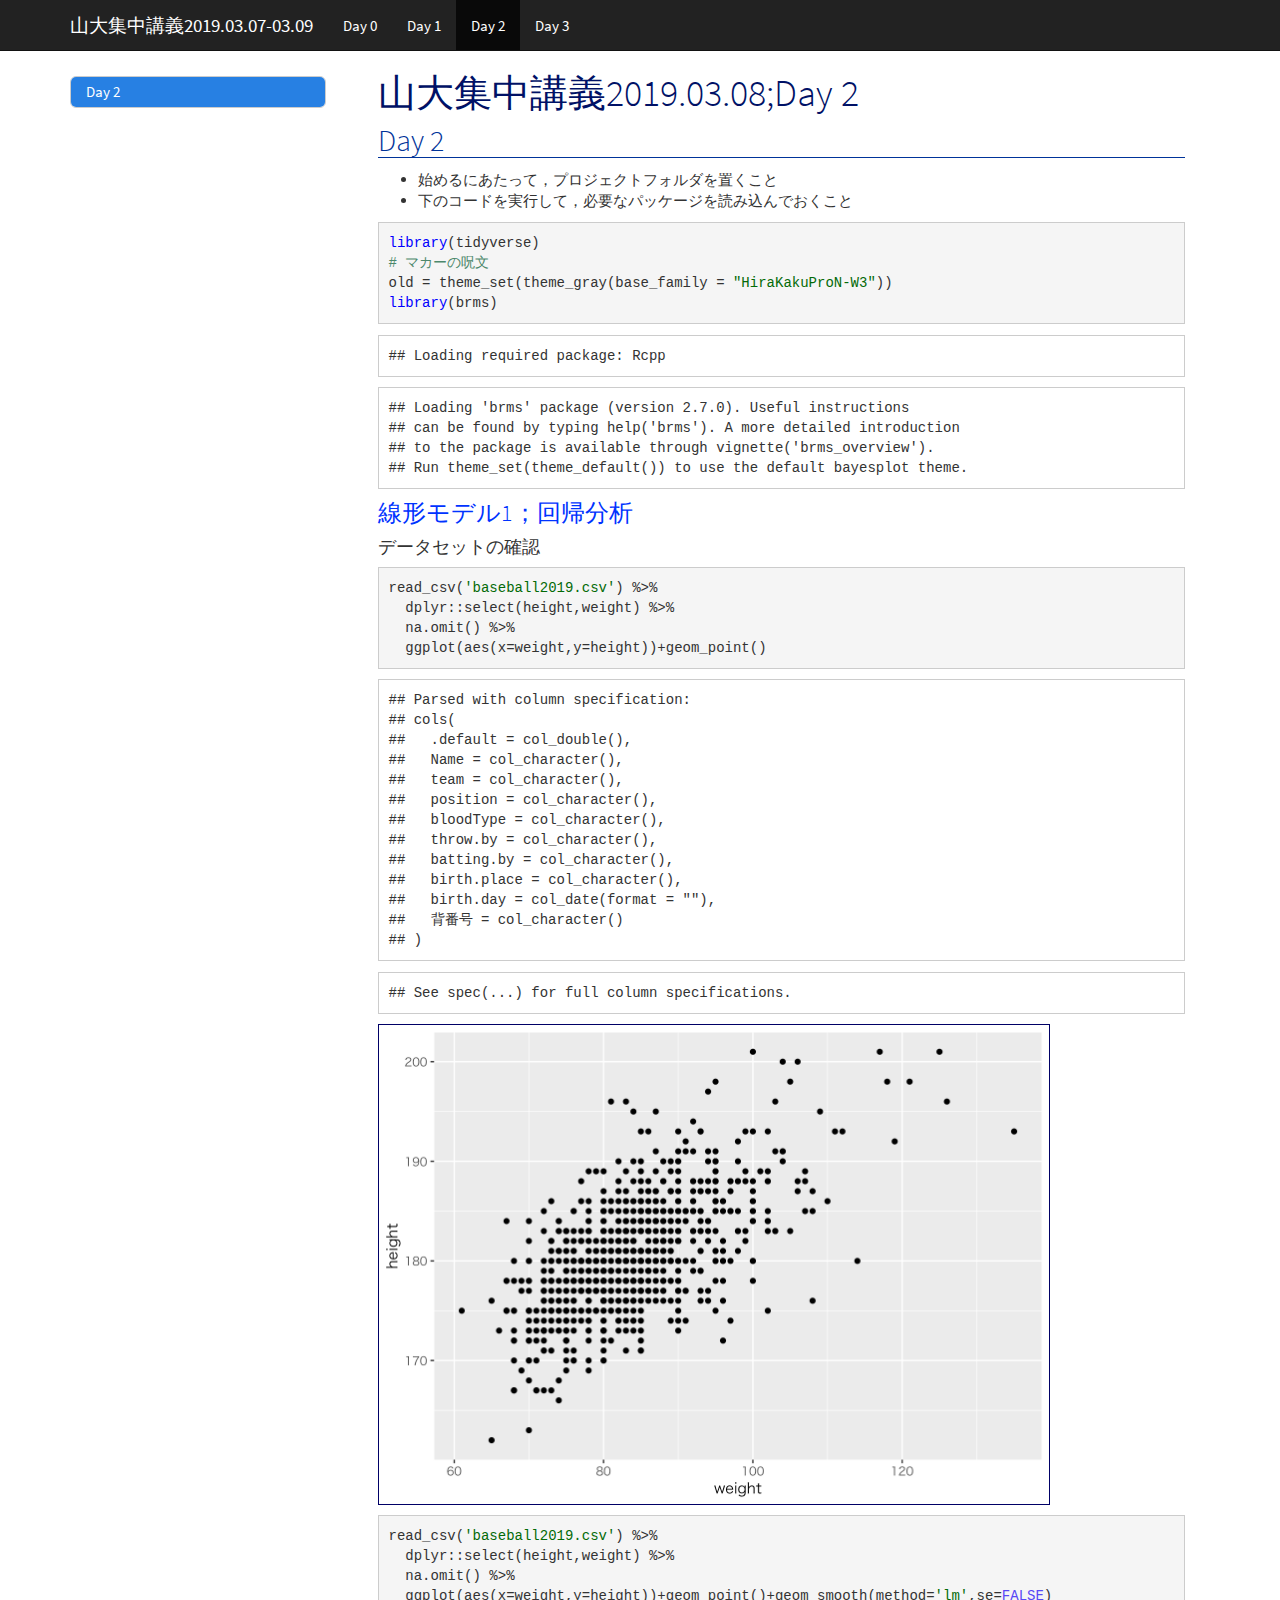
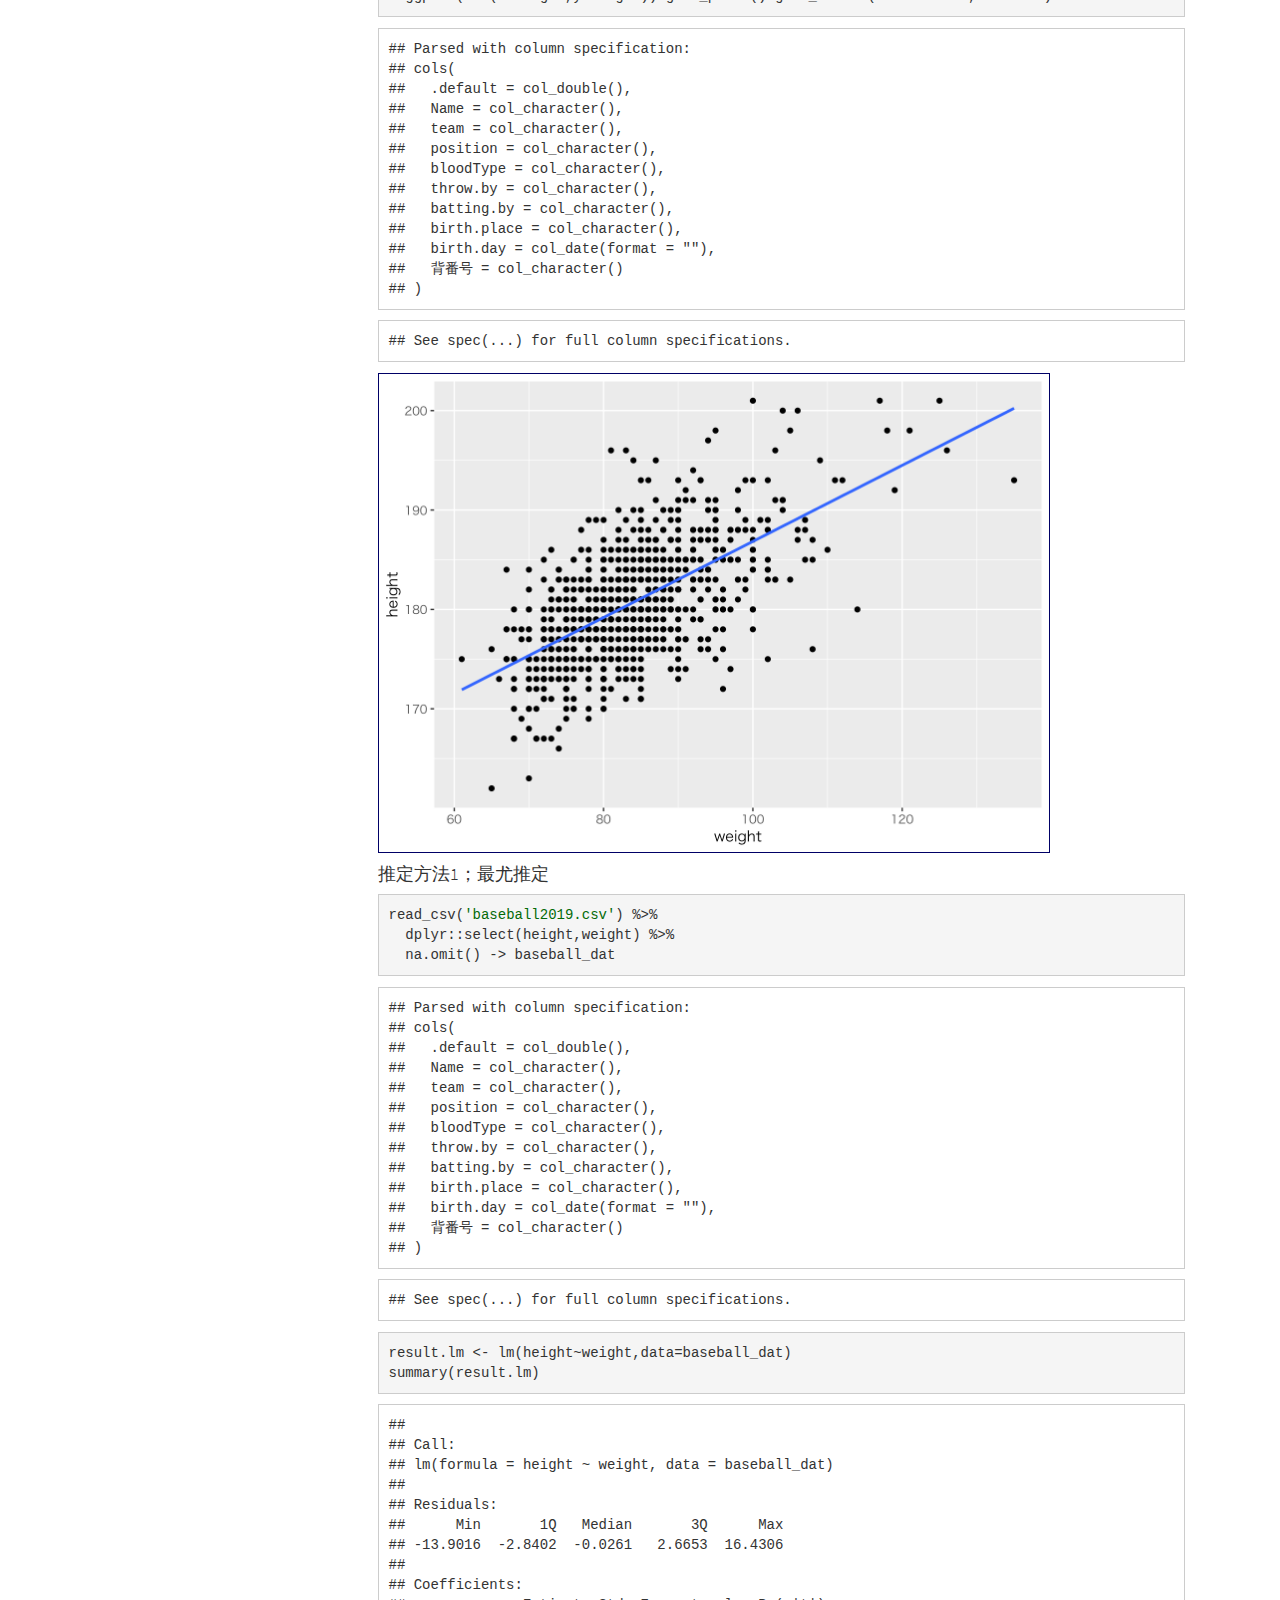
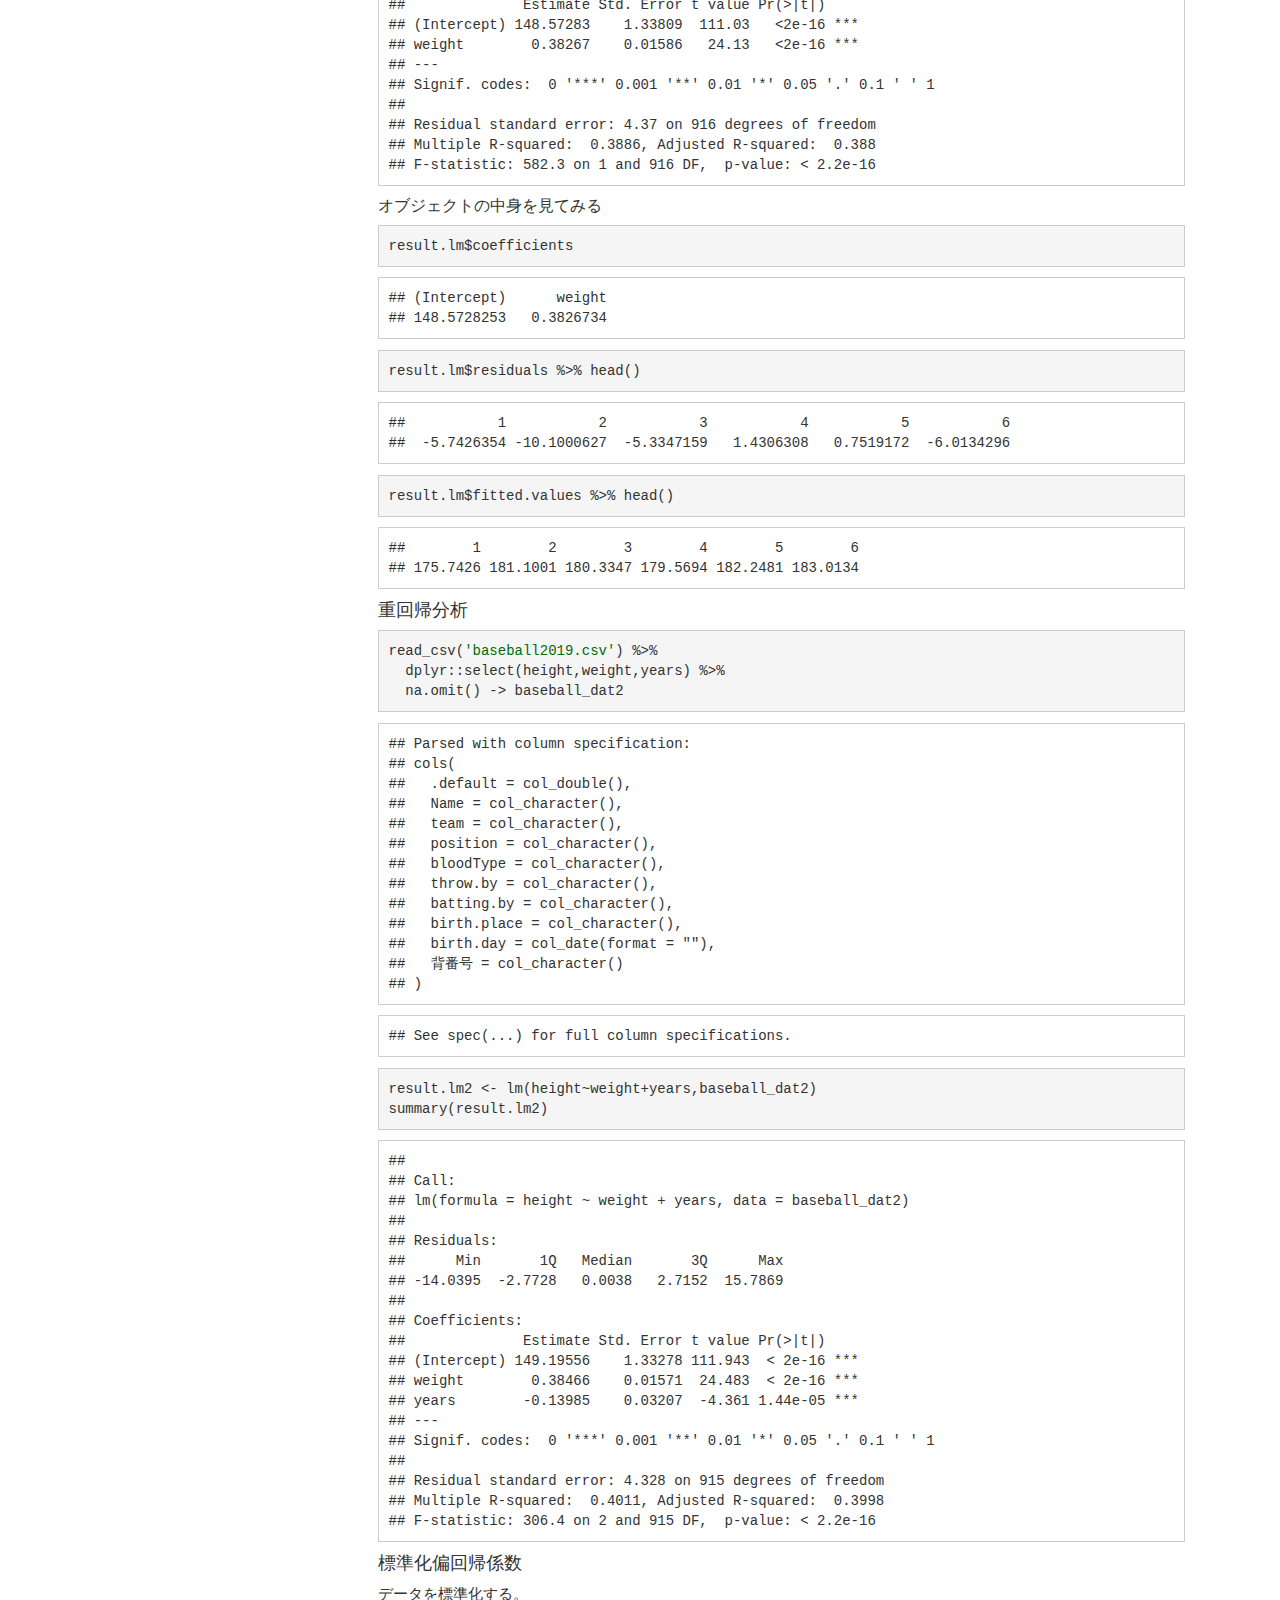
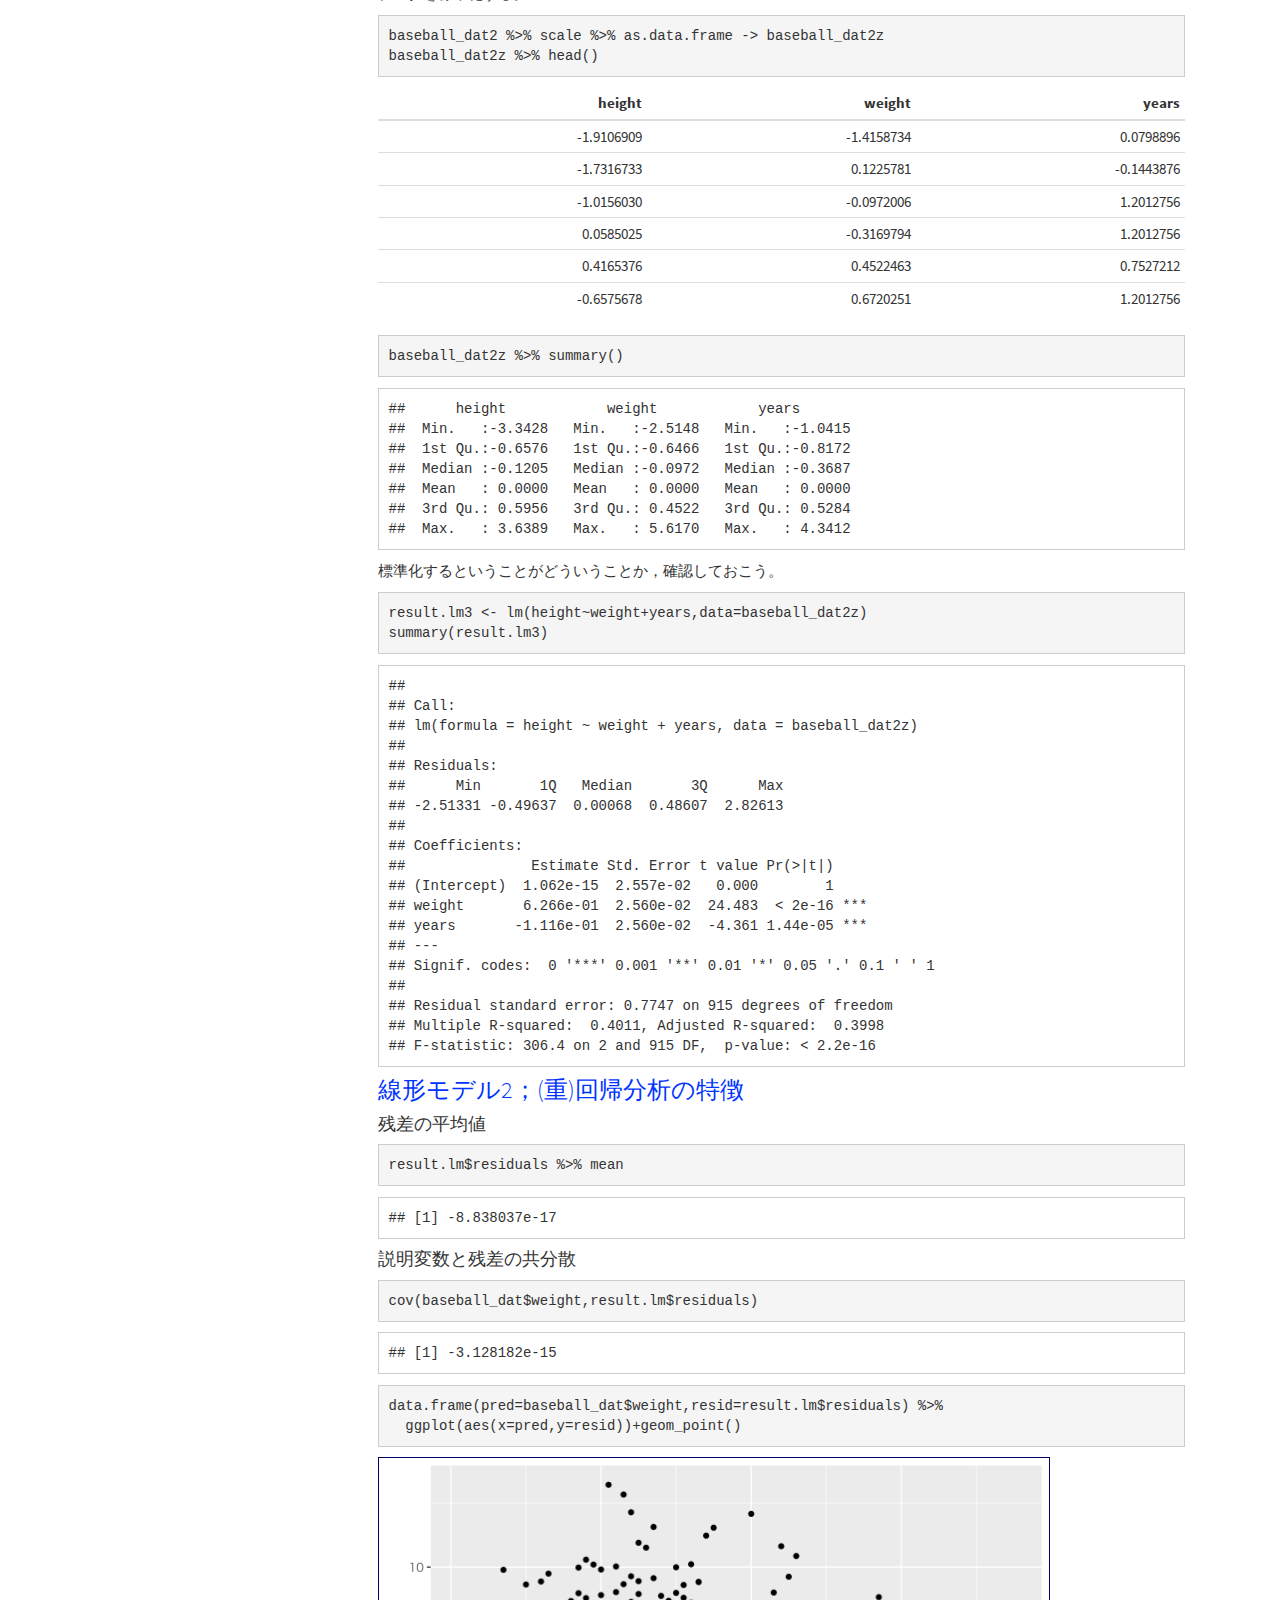
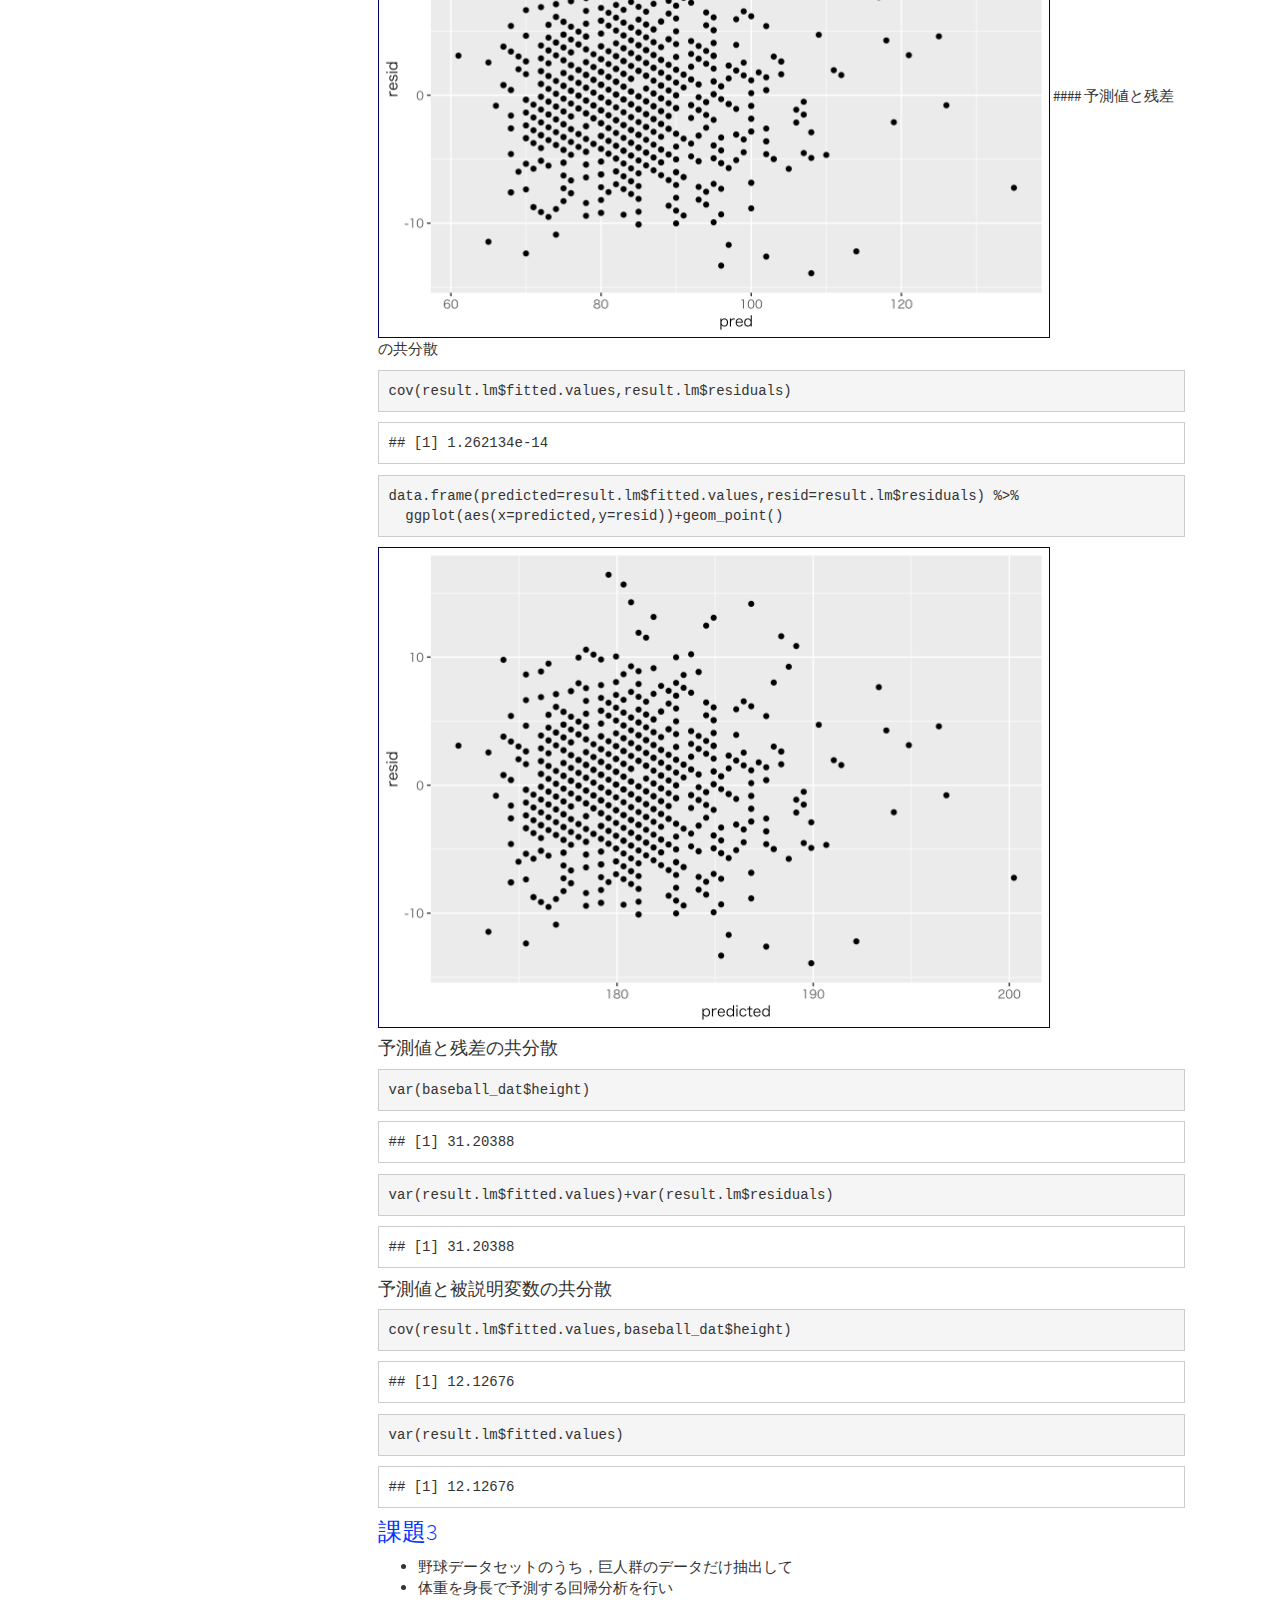
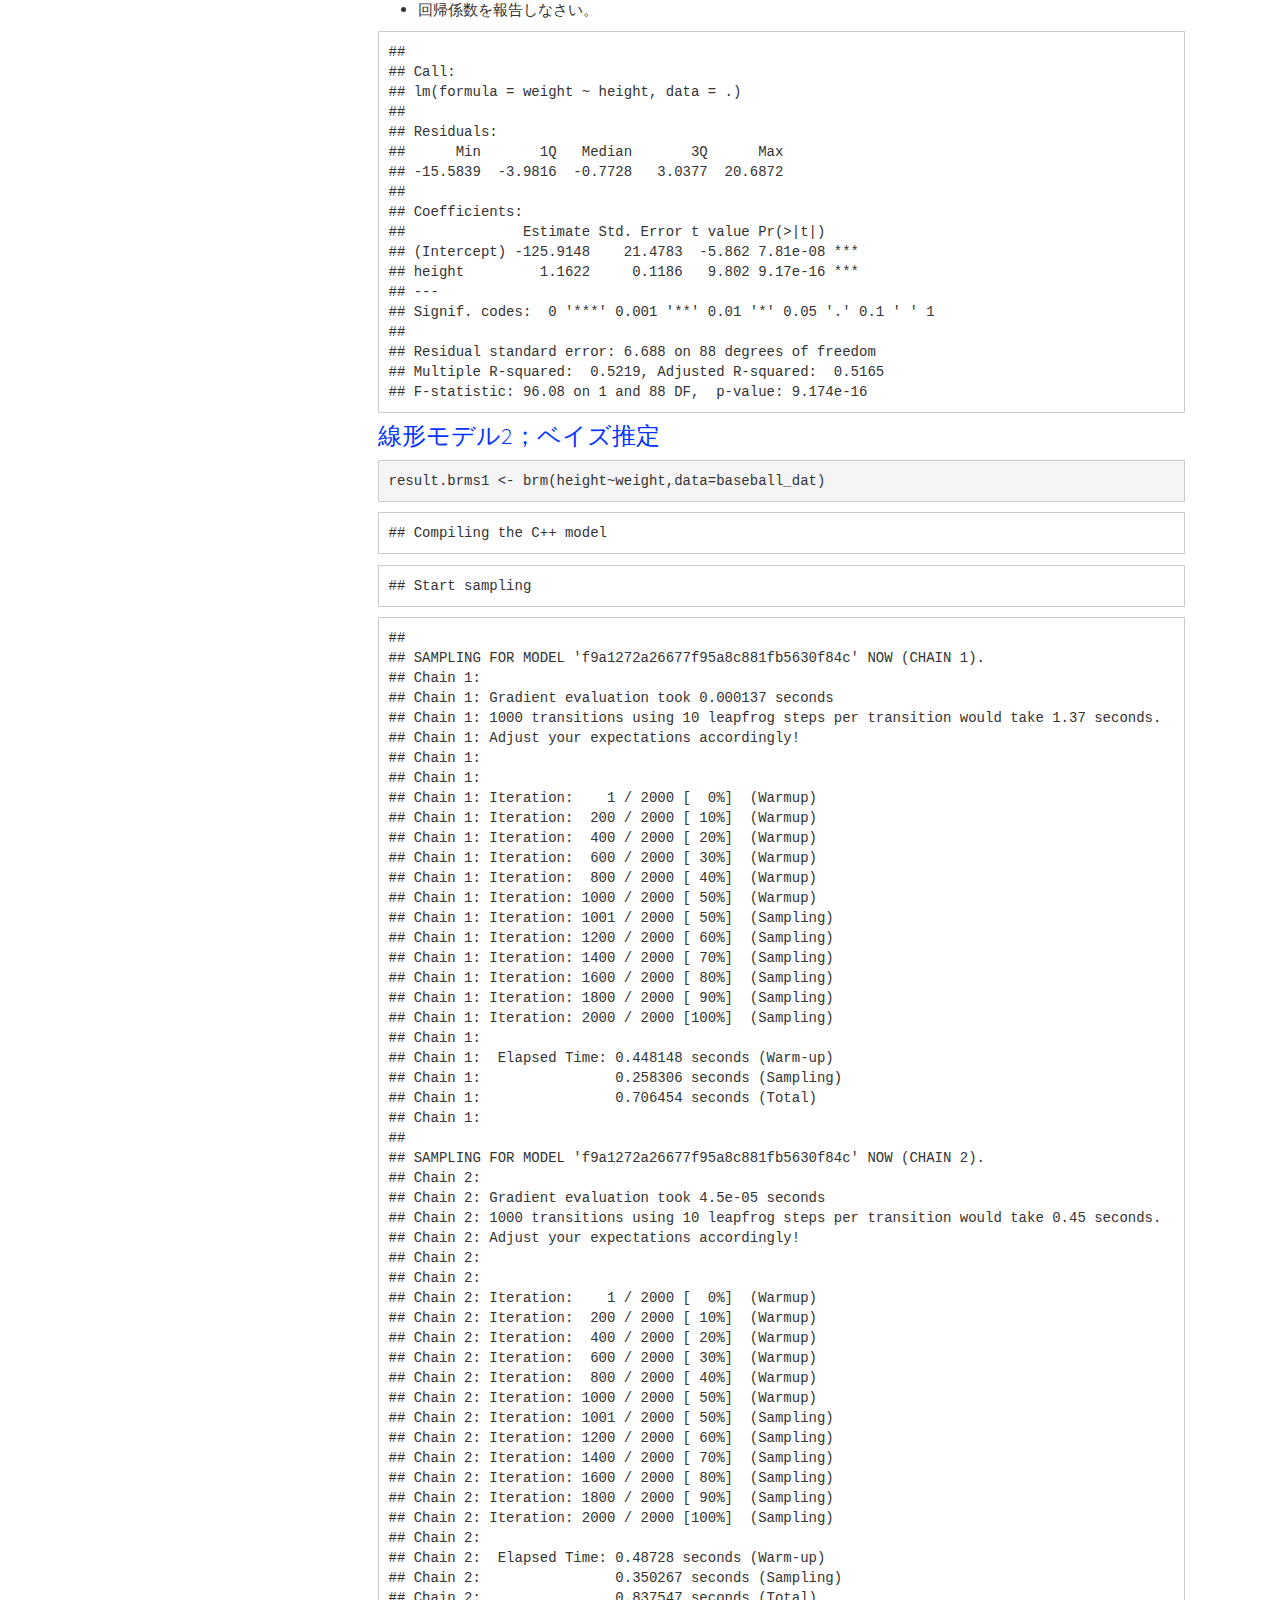
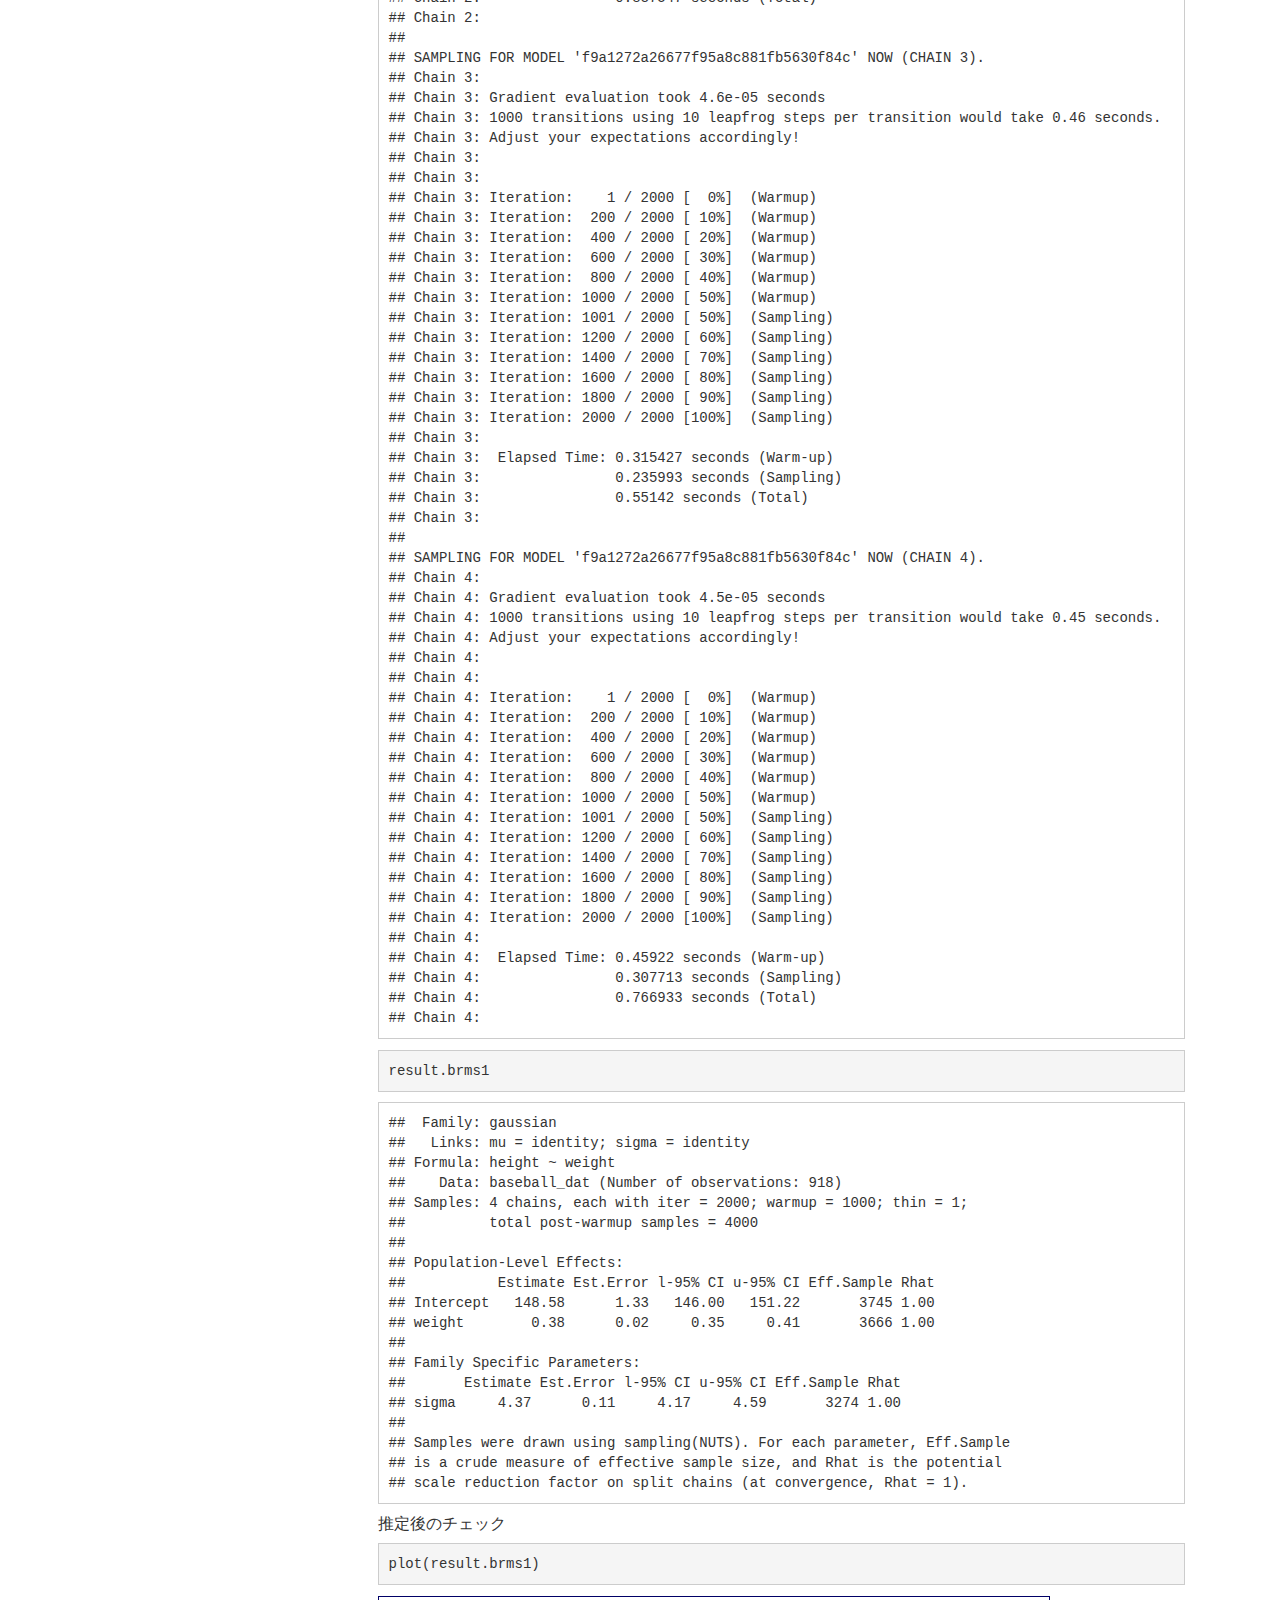
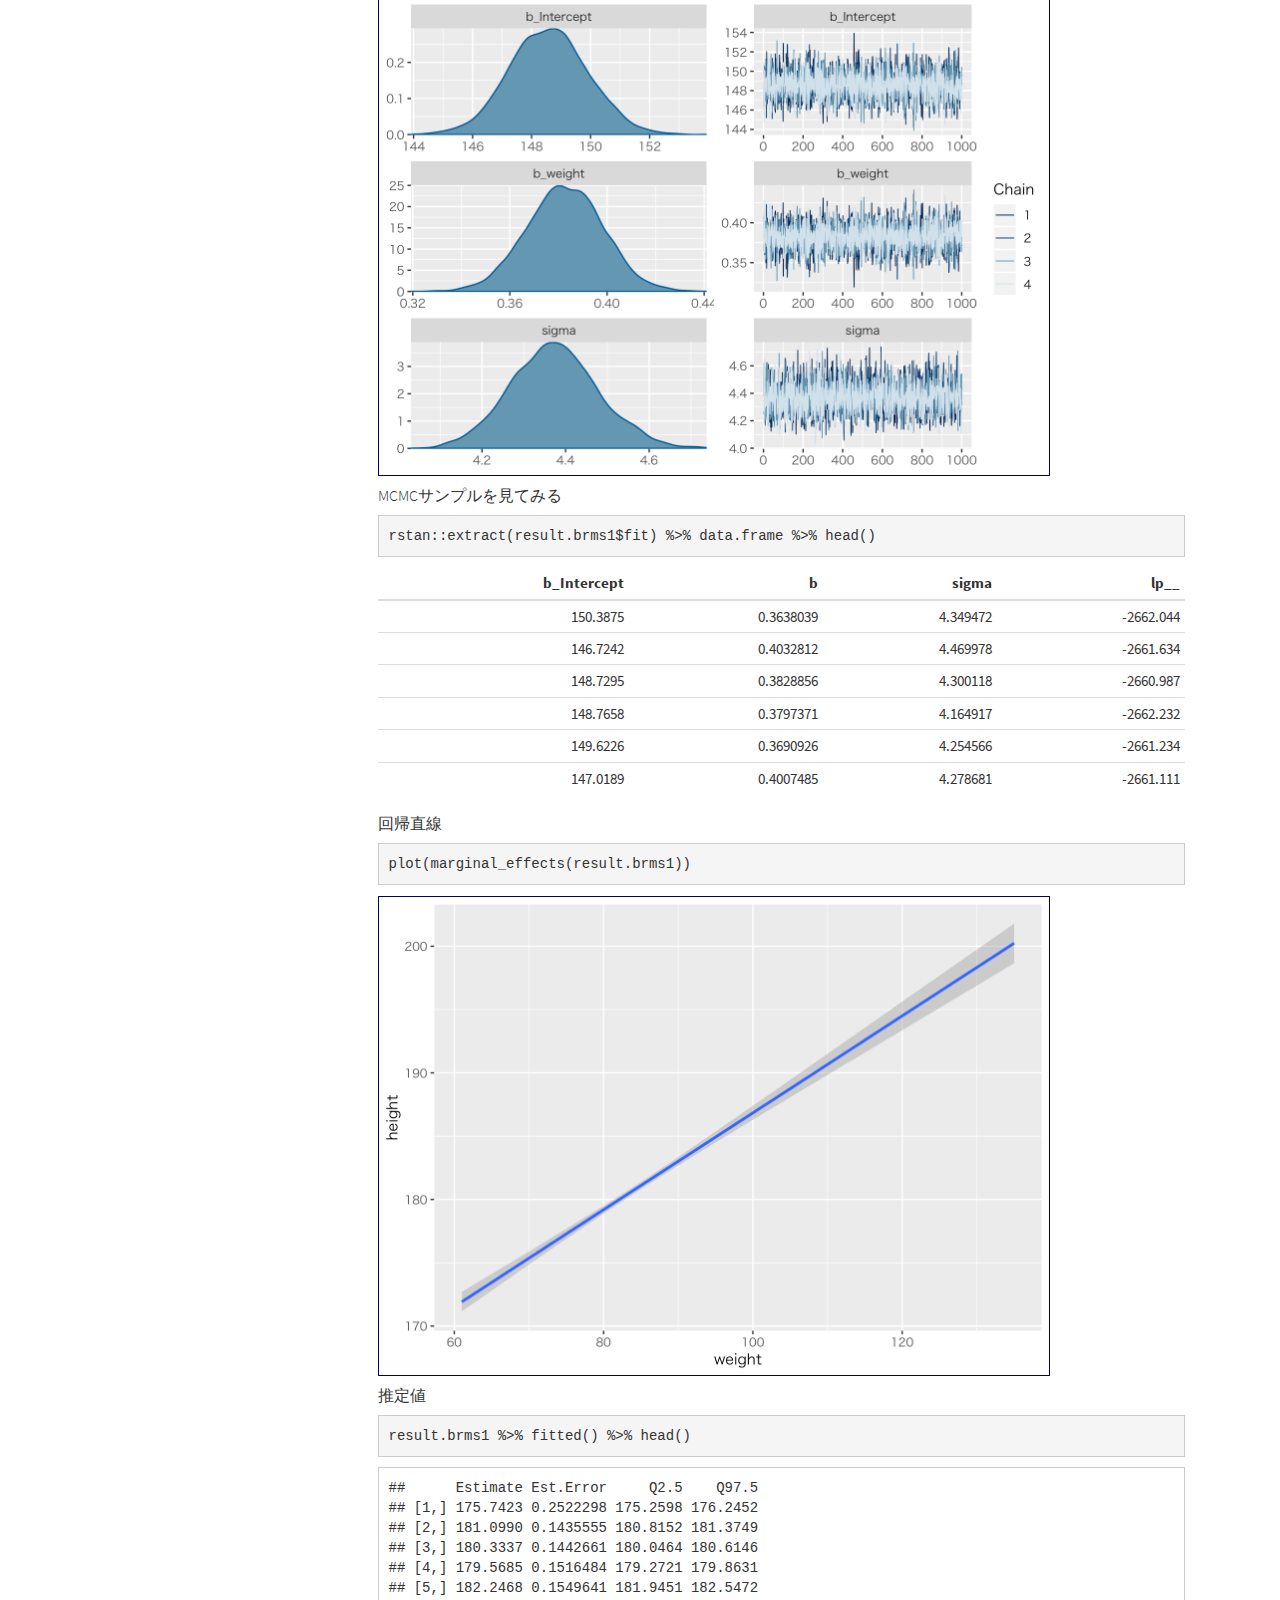
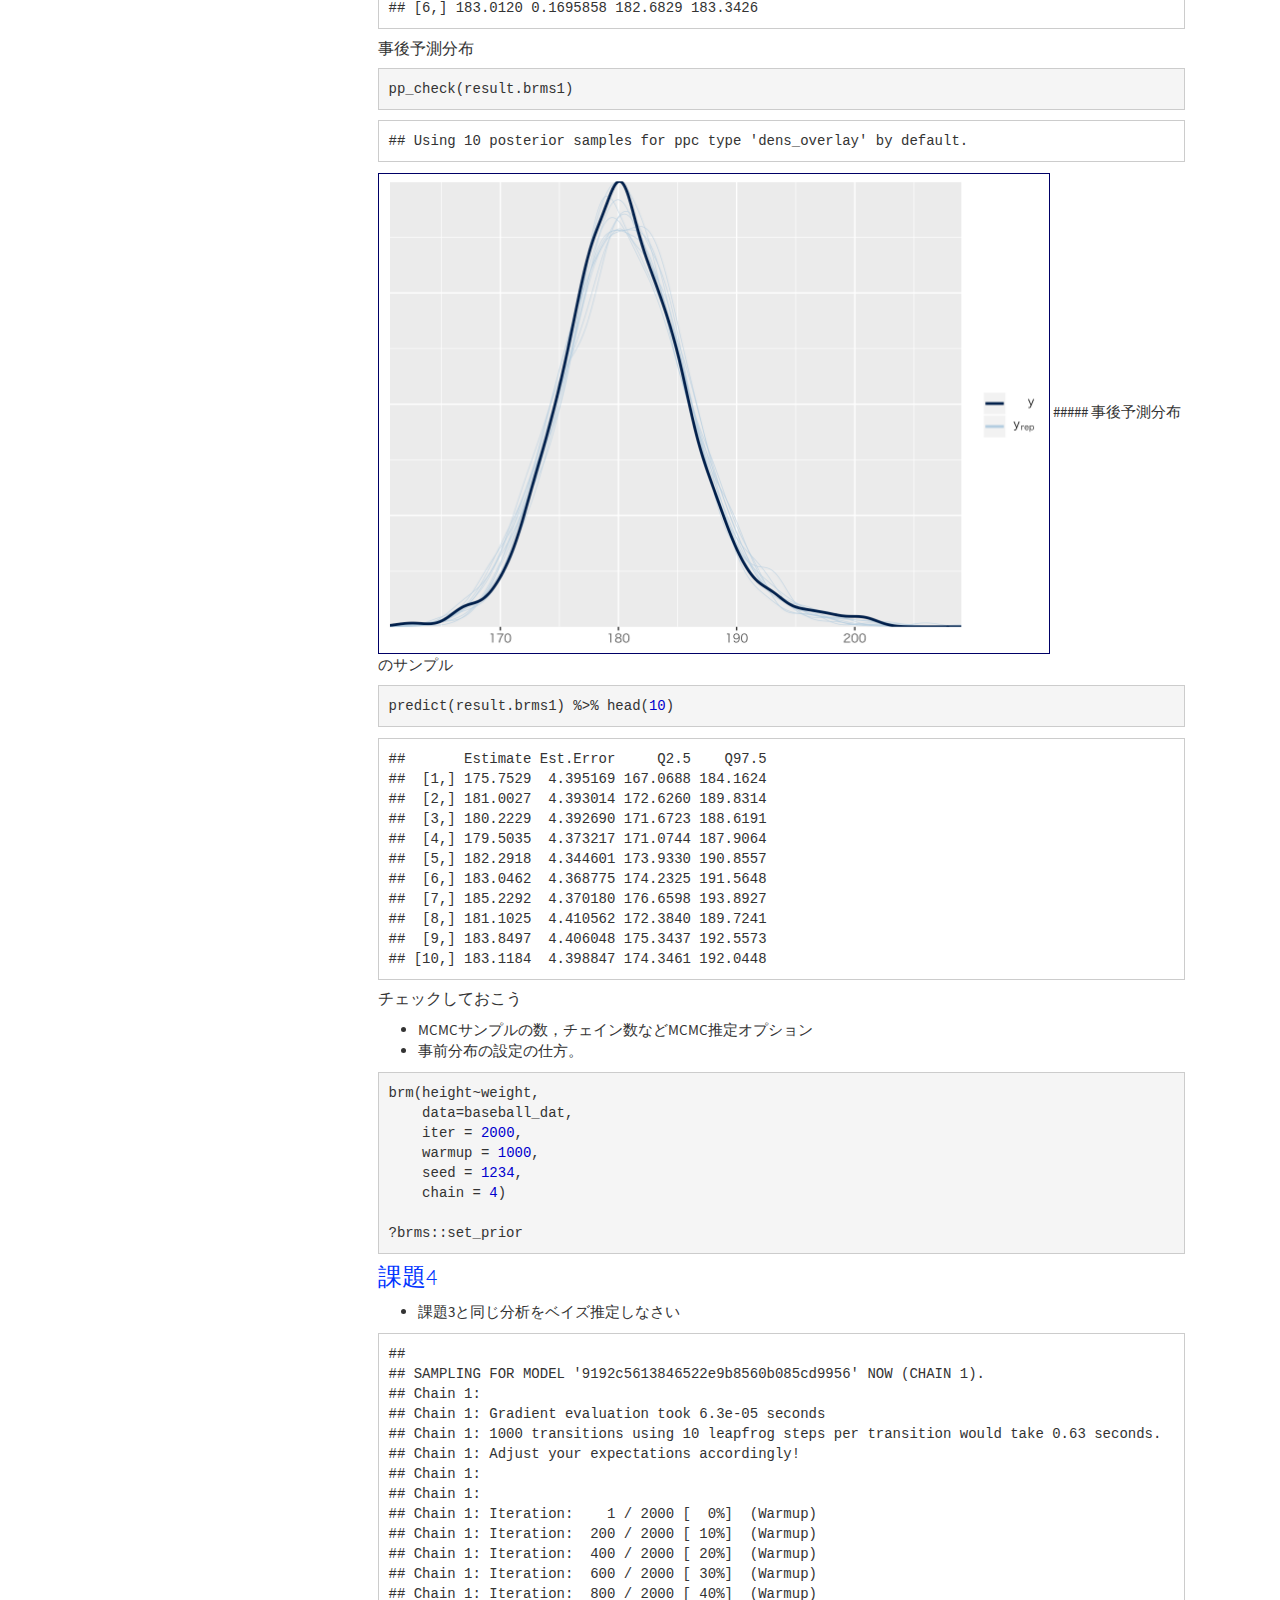
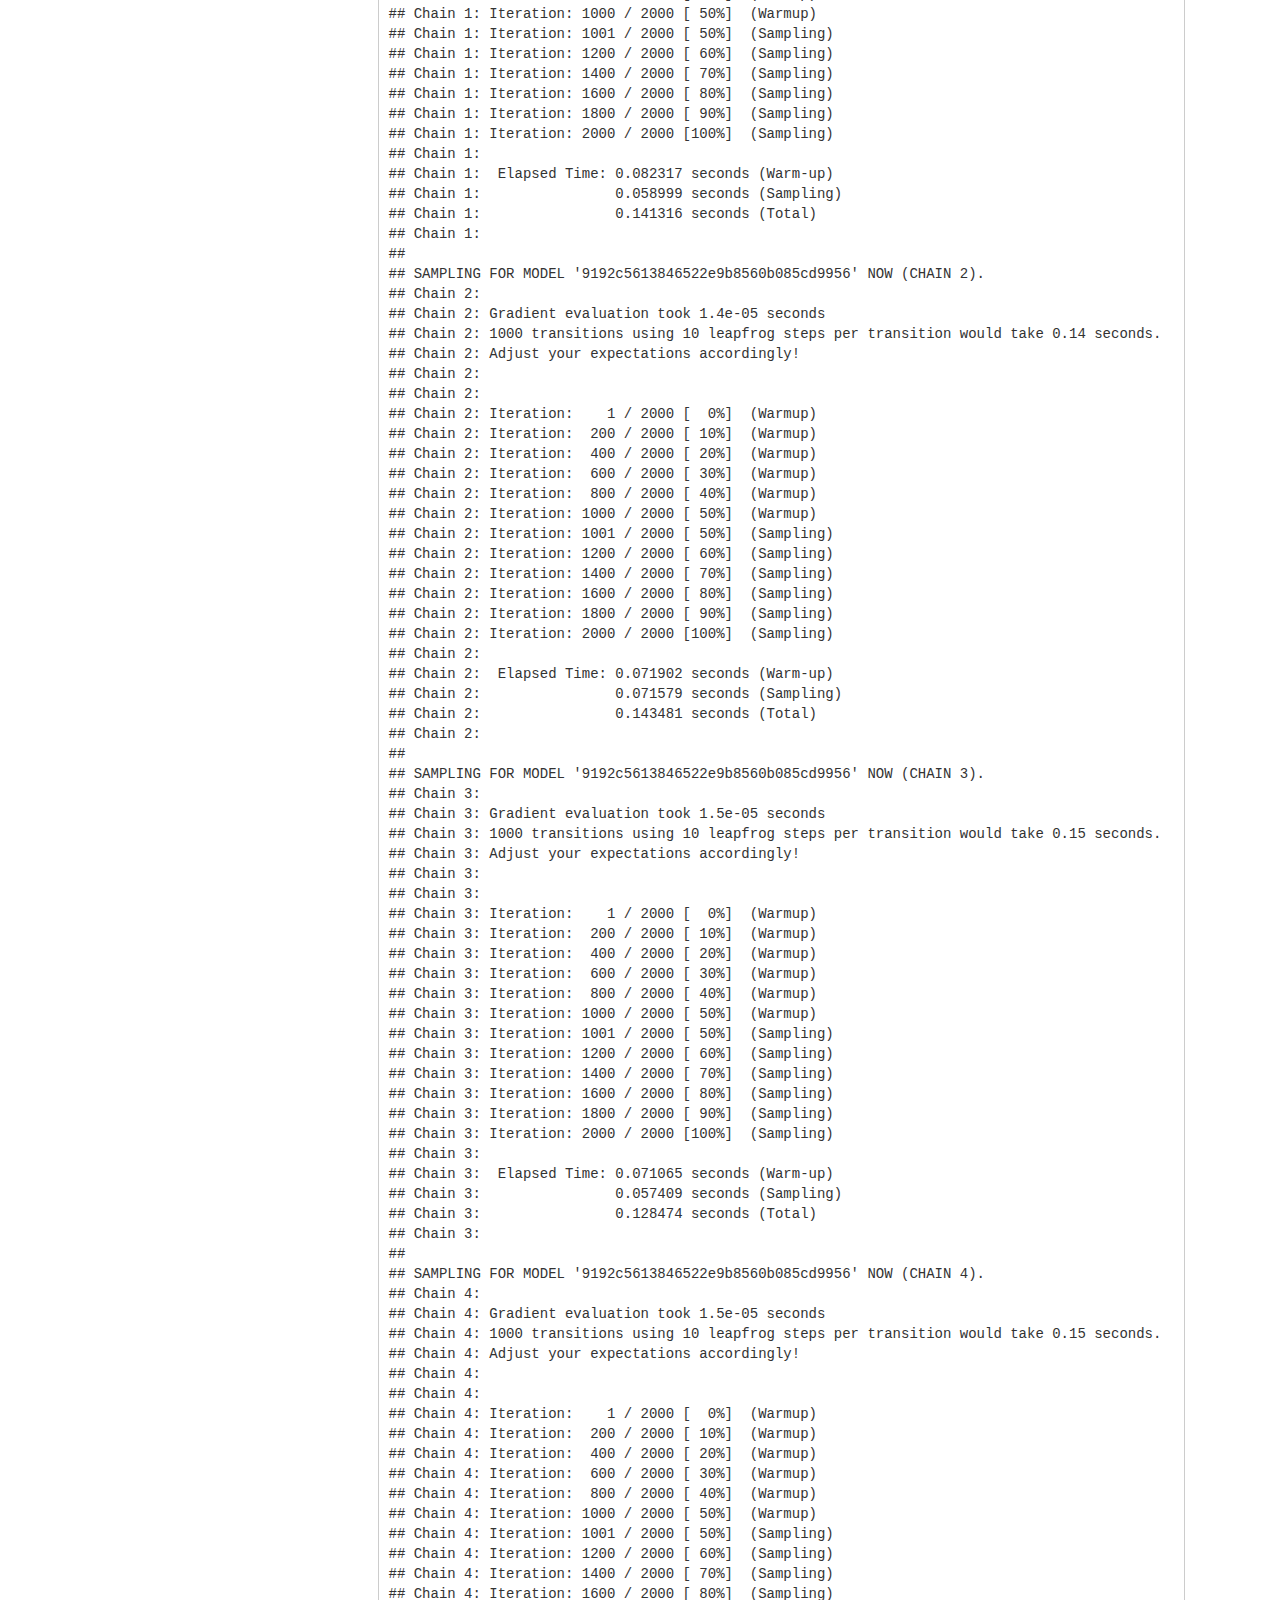
==== docs/day2.html @ 50bb5225 "とりあえず完成" ====
<!DOCTYPE html>

<html xmlns="http://www.w3.org/1999/xhtml">

<head>

<meta charset="utf-8" />
<meta http-equiv="Content-Type" content="text/html; charset=utf-8" />
<meta name="generator" content="pandoc" />




<title>山大集中講義2019.03.08;Day 2</title>

<script src="site_libs/jquery-1.11.3/jquery.min.js"></script>
<meta name="viewport" content="width=device-width, initial-scale=1" />
<link href="site_libs/bootstrap-3.3.5/css/cosmo.min.css" rel="stylesheet" />
<script src="site_libs/bootstrap-3.3.5/js/bootstrap.min.js"></script>
<script src="site_libs/bootstrap-3.3.5/shim/html5shiv.min.js"></script>
<script src="site_libs/bootstrap-3.3.5/shim/respond.min.js"></script>
<script src="site_libs/jqueryui-1.11.4/jquery-ui.min.js"></script>
<link href="site_libs/tocify-1.9.1/jquery.tocify.css" rel="stylesheet" />
<script src="site_libs/tocify-1.9.1/jquery.tocify.js"></script>
<script src="site_libs/navigation-1.1/tabsets.js"></script>
<link href="site_libs/highlightjs-9.12.0/textmate.css" rel="stylesheet" />
<script src="site_libs/highlightjs-9.12.0/highlight.js"></script>

<style type="text/css">code{white-space: pre;}</style>
<style type="text/css">
  pre:not([class]) {
    background-color: white;
  }
</style>
<script type="text/javascript">
if (window.hljs) {
  hljs.configure({languages: []});
  hljs.initHighlightingOnLoad();
  if (document.readyState && document.readyState === "complete") {
    window.setTimeout(function() { hljs.initHighlighting(); }, 0);
  }
}
</script>



<style type="text/css">
h1 {
  font-size: 34px;
}
h1.title {
  font-size: 38px;
}
h2 {
  font-size: 30px;
}
h3 {
  font-size: 24px;
}
h4 {
  font-size: 18px;
}
h5 {
  font-size: 16px;
}
h6 {
  font-size: 12px;
}
.table th:not([align]) {
  text-align: left;
}
</style>

<link rel="stylesheet" href="site_style.css" type="text/css" />

</head>

<body>

<style type = "text/css">
.main-container {
  max-width: 940px;
  margin-left: auto;
  margin-right: auto;
}
code {
  color: inherit;
  background-color: rgba(0, 0, 0, 0.04);
}
img {
  max-width:100%;
  height: auto;
}
.tabbed-pane {
  padding-top: 12px;
}
.html-widget {
  margin-bottom: 20px;
}
button.code-folding-btn:focus {
  outline: none;
}
summary {
  display: list-item;
}
</style>


<style type="text/css">
/* padding for bootstrap navbar */
body {
  padding-top: 51px;
  padding-bottom: 40px;
}
/* offset scroll position for anchor links (for fixed navbar)  */
.section h1 {
  padding-top: 56px;
  margin-top: -56px;
}
.section h2 {
  padding-top: 56px;
  margin-top: -56px;
}
.section h3 {
  padding-top: 56px;
  margin-top: -56px;
}
.section h4 {
  padding-top: 56px;
  margin-top: -56px;
}
.section h5 {
  padding-top: 56px;
  margin-top: -56px;
}
.section h6 {
  padding-top: 56px;
  margin-top: -56px;
}
.dropdown-submenu {
  position: relative;
}
.dropdown-submenu>.dropdown-menu {
  top: 0;
  left: 100%;
  margin-top: -6px;
  margin-left: -1px;
  border-radius: 0 6px 6px 6px;
}
.dropdown-submenu:hover>.dropdown-menu {
  display: block;
}
.dropdown-submenu>a:after {
  display: block;
  content: " ";
  float: right;
  width: 0;
  height: 0;
  border-color: transparent;
  border-style: solid;
  border-width: 5px 0 5px 5px;
  border-left-color: #cccccc;
  margin-top: 5px;
  margin-right: -10px;
}
.dropdown-submenu:hover>a:after {
  border-left-color: #ffffff;
}
.dropdown-submenu.pull-left {
  float: none;
}
.dropdown-submenu.pull-left>.dropdown-menu {
  left: -100%;
  margin-left: 10px;
  border-radius: 6px 0 6px 6px;
}
</style>

<script>
// manage active state of menu based on current page
$(document).ready(function () {
  // active menu anchor
  href = window.location.pathname
  href = href.substr(href.lastIndexOf('/') + 1)
  if (href === "")
    href = "index.html";
  var menuAnchor = $('a[href="' + href + '"]');

  // mark it active
  menuAnchor.parent().addClass('active');

  // if it's got a parent navbar menu mark it active as well
  menuAnchor.closest('li.dropdown').addClass('active');
});
</script>

<div class="container-fluid main-container">

<!-- tabsets -->

<style type="text/css">
.tabset-dropdown > .nav-tabs {
  display: inline-table;
  max-height: 500px;
  min-height: 44px;
  overflow-y: auto;
  background: white;
  border: 1px solid #ddd;
  border-radius: 4px;
}

.tabset-dropdown > .nav-tabs > li.active:before {
  content: "";
  font-family: 'Glyphicons Halflings';
  display: inline-block;
  padding: 10px;
  border-right: 1px solid #ddd;
}

.tabset-dropdown > .nav-tabs.nav-tabs-open > li.active:before {
  content: "&#xe258;";
  border: none;
}

.tabset-dropdown > .nav-tabs.nav-tabs-open:before {
  content: "";
  font-family: 'Glyphicons Halflings';
  display: inline-block;
  padding: 10px;
  border-right: 1px solid #ddd;
}

.tabset-dropdown > .nav-tabs > li.active {
  display: block;
}

.tabset-dropdown > .nav-tabs > li > a,
.tabset-dropdown > .nav-tabs > li > a:focus,
.tabset-dropdown > .nav-tabs > li > a:hover {
  border: none;
  display: inline-block;
  border-radius: 4px;
}

.tabset-dropdown > .nav-tabs.nav-tabs-open > li {
  display: block;
  float: none;
}

.tabset-dropdown > .nav-tabs > li {
  display: none;
}
</style>

<script>
$(document).ready(function () {
  window.buildTabsets("TOC");
});

$(document).ready(function () {
  $('.tabset-dropdown > .nav-tabs > li').click(function () {
    $(this).parent().toggleClass('nav-tabs-open')
  });
});
</script>

<!-- code folding -->



<script>
$(document).ready(function ()  {

    // move toc-ignore selectors from section div to header
    $('div.section.toc-ignore')
        .removeClass('toc-ignore')
        .children('h1,h2,h3,h4,h5').addClass('toc-ignore');

    // establish options
    var options = {
      selectors: "h1,h2,h3",
      theme: "bootstrap3",
      context: '.toc-content',
      hashGenerator: function (text) {
        return text.replace(/[.\\/?&!#<>]/g, '').replace(/\s/g, '_').toLowerCase();
      },
      ignoreSelector: ".toc-ignore",
      scrollTo: 0
    };
    options.showAndHide = true;
    options.smoothScroll = true;

    // tocify
    var toc = $("#TOC").tocify(options).data("toc-tocify");
});
</script>

<style type="text/css">

#TOC {
  margin: 25px 0px 20px 0px;
}
@media (max-width: 768px) {
#TOC {
  position: relative;
  width: 100%;
}
}


.toc-content {
  padding-left: 30px;
  padding-right: 40px;
}

div.main-container {
  max-width: 1200px;
}

div.tocify {
  width: 20%;
  max-width: 260px;
  max-height: 85%;
}

@media (min-width: 768px) and (max-width: 991px) {
  div.tocify {
    width: 25%;
  }
}

@media (max-width: 767px) {
  div.tocify {
    width: 100%;
    max-width: none;
  }
}

.tocify ul, .tocify li {
  line-height: 20px;
}

.tocify-subheader .tocify-item {
  font-size: 0.90em;
  padding-left: 25px;
  text-indent: 0;
}

.tocify .list-group-item {
  border-radius: 0px;
}


</style>

<!-- setup 3col/9col grid for toc_float and main content  -->
<div class="row-fluid">
<div class="col-xs-12 col-sm-4 col-md-3">
<div id="TOC" class="tocify">
</div>
</div>

<div class="toc-content col-xs-12 col-sm-8 col-md-9">




<div class="navbar navbar-default  navbar-fixed-top" role="navigation">
  <div class="container">
    <div class="navbar-header">
      <button type="button" class="navbar-toggle collapsed" data-toggle="collapse" data-target="#navbar">
        <span class="icon-bar"></span>
        <span class="icon-bar"></span>
        <span class="icon-bar"></span>
      </button>
      <a class="navbar-brand" href="index.html">山大集中講義2019.03.07-03.09</a>
    </div>
    <div id="navbar" class="navbar-collapse collapse">
      <ul class="nav navbar-nav">
        <li>
  <a href="ready.html">Day 0</a>
</li>
<li>
  <a href="day1.html">Day 1</a>
</li>
<li>
  <a href="day2.html">Day 2</a>
</li>
<li>
  <a href="day3.html">Day 3</a>
</li>
      </ul>
      <ul class="nav navbar-nav navbar-right">
        
      </ul>
    </div><!--/.nav-collapse -->
  </div><!--/.container -->
</div><!--/.navbar -->

<div class="fluid-row" id="header">



<h1 class="title toc-ignore">山大集中講義2019.03.08;Day 2</h1>

</div>


<div id="day-2" class="section level2">
<h2>Day 2</h2>
<ul>
<li>始めるにあたって，プロジェクトフォルダを置くこと</li>
<li>下のコードを実行して，必要なパッケージを読み込んでおくこと</li>
</ul>
<pre class="r"><code>library(tidyverse)
# マカーの呪文
old = theme_set(theme_gray(base_family = &quot;HiraKakuProN-W3&quot;))
library(brms)</code></pre>
<pre><code>## Loading required package: Rcpp</code></pre>
<pre><code>## Loading &#39;brms&#39; package (version 2.7.0). Useful instructions
## can be found by typing help(&#39;brms&#39;). A more detailed introduction
## to the package is available through vignette(&#39;brms_overview&#39;).
## Run theme_set(theme_default()) to use the default bayesplot theme.</code></pre>
<div id="section" class="section level3">
<h3>線形モデル1；回帰分析</h3>
<div id="section-1" class="section level4">
<h4>データセットの確認</h4>
<pre class="r"><code>read_csv(&#39;baseball2019.csv&#39;) %&gt;% 
  dplyr::select(height,weight) %&gt;% 
  na.omit() %&gt;% 
  ggplot(aes(x=weight,y=height))+geom_point()</code></pre>
<pre><code>## Parsed with column specification:
## cols(
##   .default = col_double(),
##   Name = col_character(),
##   team = col_character(),
##   position = col_character(),
##   bloodType = col_character(),
##   throw.by = col_character(),
##   batting.by = col_character(),
##   birth.place = col_character(),
##   birth.day = col_date(format = &quot;&quot;),
##   背番号 = col_character()
## )</code></pre>
<pre><code>## See spec(...) for full column specifications.</code></pre>
<p><img src="day2_files/figure-html/unnamed-chunk-2-1.png" width="672" /></p>
<pre class="r"><code>read_csv(&#39;baseball2019.csv&#39;) %&gt;% 
  dplyr::select(height,weight) %&gt;% 
  na.omit() %&gt;% 
  ggplot(aes(x=weight,y=height))+geom_point()+geom_smooth(method=&#39;lm&#39;,se=FALSE)</code></pre>
<pre><code>## Parsed with column specification:
## cols(
##   .default = col_double(),
##   Name = col_character(),
##   team = col_character(),
##   position = col_character(),
##   bloodType = col_character(),
##   throw.by = col_character(),
##   batting.by = col_character(),
##   birth.place = col_character(),
##   birth.day = col_date(format = &quot;&quot;),
##   背番号 = col_character()
## )</code></pre>
<pre><code>## See spec(...) for full column specifications.</code></pre>
<p><img src="day2_files/figure-html/unnamed-chunk-3-1.png" width="672" /></p>
</div>
<div id="section-2" class="section level4">
<h4>推定方法1；最尤推定</h4>
<pre class="r"><code>read_csv(&#39;baseball2019.csv&#39;) %&gt;% 
  dplyr::select(height,weight) %&gt;% 
  na.omit() -&gt; baseball_dat</code></pre>
<pre><code>## Parsed with column specification:
## cols(
##   .default = col_double(),
##   Name = col_character(),
##   team = col_character(),
##   position = col_character(),
##   bloodType = col_character(),
##   throw.by = col_character(),
##   batting.by = col_character(),
##   birth.place = col_character(),
##   birth.day = col_date(format = &quot;&quot;),
##   背番号 = col_character()
## )</code></pre>
<pre><code>## See spec(...) for full column specifications.</code></pre>
<pre class="r"><code>result.lm &lt;- lm(height~weight,data=baseball_dat)
summary(result.lm)</code></pre>
<pre><code>## 
## Call:
## lm(formula = height ~ weight, data = baseball_dat)
## 
## Residuals:
##      Min       1Q   Median       3Q      Max 
## -13.9016  -2.8402  -0.0261   2.6653  16.4306 
## 
## Coefficients:
##              Estimate Std. Error t value Pr(&gt;|t|)    
## (Intercept) 148.57283    1.33809  111.03   &lt;2e-16 ***
## weight        0.38267    0.01586   24.13   &lt;2e-16 ***
## ---
## Signif. codes:  0 &#39;***&#39; 0.001 &#39;**&#39; 0.01 &#39;*&#39; 0.05 &#39;.&#39; 0.1 &#39; &#39; 1
## 
## Residual standard error: 4.37 on 916 degrees of freedom
## Multiple R-squared:  0.3886, Adjusted R-squared:  0.388 
## F-statistic: 582.3 on 1 and 916 DF,  p-value: &lt; 2.2e-16</code></pre>
<div id="section-3" class="section level5">
<h5>オブジェクトの中身を見てみる</h5>
<pre class="r"><code>result.lm$coefficients</code></pre>
<pre><code>## (Intercept)      weight 
## 148.5728253   0.3826734</code></pre>
<pre class="r"><code>result.lm$residuals %&gt;% head()</code></pre>
<pre><code>##           1           2           3           4           5           6 
##  -5.7426354 -10.1000627  -5.3347159   1.4306308   0.7519172  -6.0134296</code></pre>
<pre class="r"><code>result.lm$fitted.values %&gt;% head()</code></pre>
<pre><code>##        1        2        3        4        5        6 
## 175.7426 181.1001 180.3347 179.5694 182.2481 183.0134</code></pre>
</div>
</div>
<div id="section-4" class="section level4">
<h4>重回帰分析</h4>
<pre class="r"><code>read_csv(&#39;baseball2019.csv&#39;) %&gt;% 
  dplyr::select(height,weight,years) %&gt;% 
  na.omit() -&gt; baseball_dat2</code></pre>
<pre><code>## Parsed with column specification:
## cols(
##   .default = col_double(),
##   Name = col_character(),
##   team = col_character(),
##   position = col_character(),
##   bloodType = col_character(),
##   throw.by = col_character(),
##   batting.by = col_character(),
##   birth.place = col_character(),
##   birth.day = col_date(format = &quot;&quot;),
##   背番号 = col_character()
## )</code></pre>
<pre><code>## See spec(...) for full column specifications.</code></pre>
<pre class="r"><code>result.lm2 &lt;- lm(height~weight+years,baseball_dat2)
summary(result.lm2)</code></pre>
<pre><code>## 
## Call:
## lm(formula = height ~ weight + years, data = baseball_dat2)
## 
## Residuals:
##      Min       1Q   Median       3Q      Max 
## -14.0395  -2.7728   0.0038   2.7152  15.7869 
## 
## Coefficients:
##              Estimate Std. Error t value Pr(&gt;|t|)    
## (Intercept) 149.19556    1.33278 111.943  &lt; 2e-16 ***
## weight        0.38466    0.01571  24.483  &lt; 2e-16 ***
## years        -0.13985    0.03207  -4.361 1.44e-05 ***
## ---
## Signif. codes:  0 &#39;***&#39; 0.001 &#39;**&#39; 0.01 &#39;*&#39; 0.05 &#39;.&#39; 0.1 &#39; &#39; 1
## 
## Residual standard error: 4.328 on 915 degrees of freedom
## Multiple R-squared:  0.4011, Adjusted R-squared:  0.3998 
## F-statistic: 306.4 on 2 and 915 DF,  p-value: &lt; 2.2e-16</code></pre>
</div>
<div id="section-5" class="section level4">
<h4>標準化偏回帰係数</h4>
<p>データを標準化する。</p>
<pre class="r"><code>baseball_dat2 %&gt;% scale %&gt;% as.data.frame -&gt; baseball_dat2z
baseball_dat2z %&gt;% head()</code></pre>
<div class="kable-table">
<table>
<thead>
<tr class="header">
<th align="right">height</th>
<th align="right">weight</th>
<th align="right">years</th>
</tr>
</thead>
<tbody>
<tr class="odd">
<td align="right">-1.9106909</td>
<td align="right">-1.4158734</td>
<td align="right">0.0798896</td>
</tr>
<tr class="even">
<td align="right">-1.7316733</td>
<td align="right">0.1225781</td>
<td align="right">-0.1443876</td>
</tr>
<tr class="odd">
<td align="right">-1.0156030</td>
<td align="right">-0.0972006</td>
<td align="right">1.2012756</td>
</tr>
<tr class="even">
<td align="right">0.0585025</td>
<td align="right">-0.3169794</td>
<td align="right">1.2012756</td>
</tr>
<tr class="odd">
<td align="right">0.4165376</td>
<td align="right">0.4522463</td>
<td align="right">0.7527212</td>
</tr>
<tr class="even">
<td align="right">-0.6575678</td>
<td align="right">0.6720251</td>
<td align="right">1.2012756</td>
</tr>
</tbody>
</table>
</div>
<pre class="r"><code>baseball_dat2z %&gt;% summary()</code></pre>
<pre><code>##      height            weight            years        
##  Min.   :-3.3428   Min.   :-2.5148   Min.   :-1.0415  
##  1st Qu.:-0.6576   1st Qu.:-0.6466   1st Qu.:-0.8172  
##  Median :-0.1205   Median :-0.0972   Median :-0.3687  
##  Mean   : 0.0000   Mean   : 0.0000   Mean   : 0.0000  
##  3rd Qu.: 0.5956   3rd Qu.: 0.4522   3rd Qu.: 0.5284  
##  Max.   : 3.6389   Max.   : 5.6170   Max.   : 4.3412</code></pre>
<p>標準化するということがどういうことか，確認しておこう。</p>
<pre class="r"><code>result.lm3 &lt;- lm(height~weight+years,data=baseball_dat2z)
summary(result.lm3)</code></pre>
<pre><code>## 
## Call:
## lm(formula = height ~ weight + years, data = baseball_dat2z)
## 
## Residuals:
##      Min       1Q   Median       3Q      Max 
## -2.51331 -0.49637  0.00068  0.48607  2.82613 
## 
## Coefficients:
##               Estimate Std. Error t value Pr(&gt;|t|)    
## (Intercept)  1.062e-15  2.557e-02   0.000        1    
## weight       6.266e-01  2.560e-02  24.483  &lt; 2e-16 ***
## years       -1.116e-01  2.560e-02  -4.361 1.44e-05 ***
## ---
## Signif. codes:  0 &#39;***&#39; 0.001 &#39;**&#39; 0.01 &#39;*&#39; 0.05 &#39;.&#39; 0.1 &#39; &#39; 1
## 
## Residual standard error: 0.7747 on 915 degrees of freedom
## Multiple R-squared:  0.4011, Adjusted R-squared:  0.3998 
## F-statistic: 306.4 on 2 and 915 DF,  p-value: &lt; 2.2e-16</code></pre>
</div>
</div>
<div id="section-6" class="section level3">
<h3>線形モデル2；(重)回帰分析の特徴</h3>
<div id="section-7" class="section level4">
<h4>残差の平均値</h4>
<pre class="r"><code>result.lm$residuals %&gt;% mean</code></pre>
<pre><code>## [1] -8.838037e-17</code></pre>
</div>
<div id="section-8" class="section level4">
<h4>説明変数と残差の共分散</h4>
<pre class="r"><code>cov(baseball_dat$weight,result.lm$residuals)</code></pre>
<pre><code>## [1] -3.128182e-15</code></pre>
<pre class="r"><code>data.frame(pred=baseball_dat$weight,resid=result.lm$residuals) %&gt;% 
  ggplot(aes(x=pred,y=resid))+geom_point()</code></pre>
<p><img src="day2_files/figure-html/unnamed-chunk-12-1.png" width="672" /> #### 予測値と残差の共分散</p>
<pre class="r"><code>cov(result.lm$fitted.values,result.lm$residuals)</code></pre>
<pre><code>## [1] 1.262134e-14</code></pre>
<pre class="r"><code>data.frame(predicted=result.lm$fitted.values,resid=result.lm$residuals) %&gt;% 
  ggplot(aes(x=predicted,y=resid))+geom_point()</code></pre>
<p><img src="day2_files/figure-html/unnamed-chunk-13-1.png" width="672" /></p>
</div>
<div id="section-9" class="section level4">
<h4>予測値と残差の共分散</h4>
<pre class="r"><code>var(baseball_dat$height)</code></pre>
<pre><code>## [1] 31.20388</code></pre>
<pre class="r"><code>var(result.lm$fitted.values)+var(result.lm$residuals)</code></pre>
<pre><code>## [1] 31.20388</code></pre>
</div>
<div id="section-10" class="section level4">
<h4>予測値と被説明変数の共分散</h4>
<pre class="r"><code>cov(result.lm$fitted.values,baseball_dat$height)</code></pre>
<pre><code>## [1] 12.12676</code></pre>
<pre class="r"><code>var(result.lm$fitted.values)</code></pre>
<pre><code>## [1] 12.12676</code></pre>
</div>
</div>
<div id="section-11" class="section level3">
<h3>課題3</h3>
<ul>
<li>野球データセットのうち，巨人群のデータだけ抽出して</li>
<li>体重を身長で予測する回帰分析を行い</li>
<li>回帰係数を報告しなさい。</li>
</ul>
<pre><code>## 
## Call:
## lm(formula = weight ~ height, data = .)
## 
## Residuals:
##      Min       1Q   Median       3Q      Max 
## -15.5839  -3.9816  -0.7728   3.0377  20.6872 
## 
## Coefficients:
##              Estimate Std. Error t value Pr(&gt;|t|)    
## (Intercept) -125.9148    21.4783  -5.862 7.81e-08 ***
## height         1.1622     0.1186   9.802 9.17e-16 ***
## ---
## Signif. codes:  0 &#39;***&#39; 0.001 &#39;**&#39; 0.01 &#39;*&#39; 0.05 &#39;.&#39; 0.1 &#39; &#39; 1
## 
## Residual standard error: 6.688 on 88 degrees of freedom
## Multiple R-squared:  0.5219, Adjusted R-squared:  0.5165 
## F-statistic: 96.08 on 1 and 88 DF,  p-value: 9.174e-16</code></pre>
</div>
<div id="section-12" class="section level3">
<h3>線形モデル2；ベイズ推定</h3>
<pre class="r"><code>result.brms1 &lt;- brm(height~weight,data=baseball_dat)</code></pre>
<pre><code>## Compiling the C++ model</code></pre>
<pre><code>## Start sampling</code></pre>
<pre><code>## 
## SAMPLING FOR MODEL &#39;f9a1272a26677f95a8c881fb5630f84c&#39; NOW (CHAIN 1).
## Chain 1: 
## Chain 1: Gradient evaluation took 0.000137 seconds
## Chain 1: 1000 transitions using 10 leapfrog steps per transition would take 1.37 seconds.
## Chain 1: Adjust your expectations accordingly!
## Chain 1: 
## Chain 1: 
## Chain 1: Iteration:    1 / 2000 [  0%]  (Warmup)
## Chain 1: Iteration:  200 / 2000 [ 10%]  (Warmup)
## Chain 1: Iteration:  400 / 2000 [ 20%]  (Warmup)
## Chain 1: Iteration:  600 / 2000 [ 30%]  (Warmup)
## Chain 1: Iteration:  800 / 2000 [ 40%]  (Warmup)
## Chain 1: Iteration: 1000 / 2000 [ 50%]  (Warmup)
## Chain 1: Iteration: 1001 / 2000 [ 50%]  (Sampling)
## Chain 1: Iteration: 1200 / 2000 [ 60%]  (Sampling)
## Chain 1: Iteration: 1400 / 2000 [ 70%]  (Sampling)
## Chain 1: Iteration: 1600 / 2000 [ 80%]  (Sampling)
## Chain 1: Iteration: 1800 / 2000 [ 90%]  (Sampling)
## Chain 1: Iteration: 2000 / 2000 [100%]  (Sampling)
## Chain 1: 
## Chain 1:  Elapsed Time: 0.448148 seconds (Warm-up)
## Chain 1:                0.258306 seconds (Sampling)
## Chain 1:                0.706454 seconds (Total)
## Chain 1: 
## 
## SAMPLING FOR MODEL &#39;f9a1272a26677f95a8c881fb5630f84c&#39; NOW (CHAIN 2).
## Chain 2: 
## Chain 2: Gradient evaluation took 4.5e-05 seconds
## Chain 2: 1000 transitions using 10 leapfrog steps per transition would take 0.45 seconds.
## Chain 2: Adjust your expectations accordingly!
## Chain 2: 
## Chain 2: 
## Chain 2: Iteration:    1 / 2000 [  0%]  (Warmup)
## Chain 2: Iteration:  200 / 2000 [ 10%]  (Warmup)
## Chain 2: Iteration:  400 / 2000 [ 20%]  (Warmup)
## Chain 2: Iteration:  600 / 2000 [ 30%]  (Warmup)
## Chain 2: Iteration:  800 / 2000 [ 40%]  (Warmup)
## Chain 2: Iteration: 1000 / 2000 [ 50%]  (Warmup)
## Chain 2: Iteration: 1001 / 2000 [ 50%]  (Sampling)
## Chain 2: Iteration: 1200 / 2000 [ 60%]  (Sampling)
## Chain 2: Iteration: 1400 / 2000 [ 70%]  (Sampling)
## Chain 2: Iteration: 1600 / 2000 [ 80%]  (Sampling)
## Chain 2: Iteration: 1800 / 2000 [ 90%]  (Sampling)
## Chain 2: Iteration: 2000 / 2000 [100%]  (Sampling)
## Chain 2: 
## Chain 2:  Elapsed Time: 0.48728 seconds (Warm-up)
## Chain 2:                0.350267 seconds (Sampling)
## Chain 2:                0.837547 seconds (Total)
## Chain 2: 
## 
## SAMPLING FOR MODEL &#39;f9a1272a26677f95a8c881fb5630f84c&#39; NOW (CHAIN 3).
## Chain 3: 
## Chain 3: Gradient evaluation took 4.6e-05 seconds
## Chain 3: 1000 transitions using 10 leapfrog steps per transition would take 0.46 seconds.
## Chain 3: Adjust your expectations accordingly!
## Chain 3: 
## Chain 3: 
## Chain 3: Iteration:    1 / 2000 [  0%]  (Warmup)
## Chain 3: Iteration:  200 / 2000 [ 10%]  (Warmup)
## Chain 3: Iteration:  400 / 2000 [ 20%]  (Warmup)
## Chain 3: Iteration:  600 / 2000 [ 30%]  (Warmup)
## Chain 3: Iteration:  800 / 2000 [ 40%]  (Warmup)
## Chain 3: Iteration: 1000 / 2000 [ 50%]  (Warmup)
## Chain 3: Iteration: 1001 / 2000 [ 50%]  (Sampling)
## Chain 3: Iteration: 1200 / 2000 [ 60%]  (Sampling)
## Chain 3: Iteration: 1400 / 2000 [ 70%]  (Sampling)
## Chain 3: Iteration: 1600 / 2000 [ 80%]  (Sampling)
## Chain 3: Iteration: 1800 / 2000 [ 90%]  (Sampling)
## Chain 3: Iteration: 2000 / 2000 [100%]  (Sampling)
## Chain 3: 
## Chain 3:  Elapsed Time: 0.315427 seconds (Warm-up)
## Chain 3:                0.235993 seconds (Sampling)
## Chain 3:                0.55142 seconds (Total)
## Chain 3: 
## 
## SAMPLING FOR MODEL &#39;f9a1272a26677f95a8c881fb5630f84c&#39; NOW (CHAIN 4).
## Chain 4: 
## Chain 4: Gradient evaluation took 4.5e-05 seconds
## Chain 4: 1000 transitions using 10 leapfrog steps per transition would take 0.45 seconds.
## Chain 4: Adjust your expectations accordingly!
## Chain 4: 
## Chain 4: 
## Chain 4: Iteration:    1 / 2000 [  0%]  (Warmup)
## Chain 4: Iteration:  200 / 2000 [ 10%]  (Warmup)
## Chain 4: Iteration:  400 / 2000 [ 20%]  (Warmup)
## Chain 4: Iteration:  600 / 2000 [ 30%]  (Warmup)
## Chain 4: Iteration:  800 / 2000 [ 40%]  (Warmup)
## Chain 4: Iteration: 1000 / 2000 [ 50%]  (Warmup)
## Chain 4: Iteration: 1001 / 2000 [ 50%]  (Sampling)
## Chain 4: Iteration: 1200 / 2000 [ 60%]  (Sampling)
## Chain 4: Iteration: 1400 / 2000 [ 70%]  (Sampling)
## Chain 4: Iteration: 1600 / 2000 [ 80%]  (Sampling)
## Chain 4: Iteration: 1800 / 2000 [ 90%]  (Sampling)
## Chain 4: Iteration: 2000 / 2000 [100%]  (Sampling)
## Chain 4: 
## Chain 4:  Elapsed Time: 0.45922 seconds (Warm-up)
## Chain 4:                0.307713 seconds (Sampling)
## Chain 4:                0.766933 seconds (Total)
## Chain 4:</code></pre>
<pre class="r"><code>result.brms1</code></pre>
<pre><code>##  Family: gaussian 
##   Links: mu = identity; sigma = identity 
## Formula: height ~ weight 
##    Data: baseball_dat (Number of observations: 918) 
## Samples: 4 chains, each with iter = 2000; warmup = 1000; thin = 1;
##          total post-warmup samples = 4000
## 
## Population-Level Effects: 
##           Estimate Est.Error l-95% CI u-95% CI Eff.Sample Rhat
## Intercept   148.58      1.33   146.00   151.22       3745 1.00
## weight        0.38      0.02     0.35     0.41       3666 1.00
## 
## Family Specific Parameters: 
##       Estimate Est.Error l-95% CI u-95% CI Eff.Sample Rhat
## sigma     4.37      0.11     4.17     4.59       3274 1.00
## 
## Samples were drawn using sampling(NUTS). For each parameter, Eff.Sample 
## is a crude measure of effective sample size, and Rhat is the potential 
## scale reduction factor on split chains (at convergence, Rhat = 1).</code></pre>
<div id="section-13" class="section level5">
<h5>推定後のチェック</h5>
<pre class="r"><code>plot(result.brms1)</code></pre>
<p><img src="day2_files/figure-html/unnamed-chunk-18-1.png" width="672" /></p>
</div>
<div id="mcmc" class="section level5">
<h5>MCMCサンプルを見てみる</h5>
<pre class="r"><code>rstan::extract(result.brms1$fit) %&gt;% data.frame %&gt;% head()</code></pre>
<div class="kable-table">
<table>
<thead>
<tr class="header">
<th align="right">b_Intercept</th>
<th align="right">b</th>
<th align="right">sigma</th>
<th align="right">lp__</th>
</tr>
</thead>
<tbody>
<tr class="odd">
<td align="right">150.3875</td>
<td align="right">0.3638039</td>
<td align="right">4.349472</td>
<td align="right">-2662.044</td>
</tr>
<tr class="even">
<td align="right">146.7242</td>
<td align="right">0.4032812</td>
<td align="right">4.469978</td>
<td align="right">-2661.634</td>
</tr>
<tr class="odd">
<td align="right">148.7295</td>
<td align="right">0.3828856</td>
<td align="right">4.300118</td>
<td align="right">-2660.987</td>
</tr>
<tr class="even">
<td align="right">148.7658</td>
<td align="right">0.3797371</td>
<td align="right">4.164917</td>
<td align="right">-2662.232</td>
</tr>
<tr class="odd">
<td align="right">149.6226</td>
<td align="right">0.3690926</td>
<td align="right">4.254566</td>
<td align="right">-2661.234</td>
</tr>
<tr class="even">
<td align="right">147.0189</td>
<td align="right">0.4007485</td>
<td align="right">4.278681</td>
<td align="right">-2661.111</td>
</tr>
</tbody>
</table>
</div>
</div>
<div id="section-14" class="section level5">
<h5>回帰直線</h5>
<pre class="r"><code>plot(marginal_effects(result.brms1))</code></pre>
<p><img src="day2_files/figure-html/unnamed-chunk-20-1.png" width="672" /></p>
</div>
<div id="section-15" class="section level5">
<h5>推定値</h5>
<pre class="r"><code>result.brms1 %&gt;% fitted() %&gt;% head()</code></pre>
<pre><code>##      Estimate Est.Error     Q2.5    Q97.5
## [1,] 175.7423 0.2522298 175.2598 176.2452
## [2,] 181.0990 0.1435555 180.8152 181.3749
## [3,] 180.3337 0.1442661 180.0464 180.6146
## [4,] 179.5685 0.1516484 179.2721 179.8631
## [5,] 182.2468 0.1549641 181.9451 182.5472
## [6,] 183.0120 0.1695858 182.6829 183.3426</code></pre>
</div>
<div id="section-16" class="section level5">
<h5>事後予測分布</h5>
<pre class="r"><code>pp_check(result.brms1)</code></pre>
<pre><code>## Using 10 posterior samples for ppc type &#39;dens_overlay&#39; by default.</code></pre>
<p><img src="day2_files/figure-html/unnamed-chunk-22-1.png" width="672" /> ##### 事後予測分布のサンプル</p>
<pre class="r"><code>predict(result.brms1) %&gt;% head(10)</code></pre>
<pre><code>##       Estimate Est.Error     Q2.5    Q97.5
##  [1,] 175.7529  4.395169 167.0688 184.1624
##  [2,] 181.0027  4.393014 172.6260 189.8314
##  [3,] 180.2229  4.392690 171.6723 188.6191
##  [4,] 179.5035  4.373217 171.0744 187.9064
##  [5,] 182.2918  4.344601 173.9330 190.8557
##  [6,] 183.0462  4.368775 174.2325 191.5648
##  [7,] 185.2292  4.370180 176.6598 193.8927
##  [8,] 181.1025  4.410562 172.3840 189.7241
##  [9,] 183.8497  4.406048 175.3437 192.5573
## [10,] 183.1184  4.398847 174.3461 192.0448</code></pre>
</div>
<div id="section-17" class="section level5">
<h5>チェックしておこう</h5>
<ul>
<li>MCMCサンプルの数，チェイン数などMCMC推定オプション</li>
<li>事前分布の設定の仕方。</li>
</ul>
<pre class="r"><code>brm(height~weight,
    data=baseball_dat,
    iter = 2000,
    warmup = 1000,
    seed = 1234,
    chain = 4)

?brms::set_prior</code></pre>
</div>
</div>
<div id="section-18" class="section level3">
<h3>課題4</h3>
<ul>
<li>課題3と同じ分析をベイズ推定しなさい</li>
</ul>
<pre><code>## 
## SAMPLING FOR MODEL &#39;9192c5613846522e9b8560b085cd9956&#39; NOW (CHAIN 1).
## Chain 1: 
## Chain 1: Gradient evaluation took 6.3e-05 seconds
## Chain 1: 1000 transitions using 10 leapfrog steps per transition would take 0.63 seconds.
## Chain 1: Adjust your expectations accordingly!
## Chain 1: 
## Chain 1: 
## Chain 1: Iteration:    1 / 2000 [  0%]  (Warmup)
## Chain 1: Iteration:  200 / 2000 [ 10%]  (Warmup)
## Chain 1: Iteration:  400 / 2000 [ 20%]  (Warmup)
## Chain 1: Iteration:  600 / 2000 [ 30%]  (Warmup)
## Chain 1: Iteration:  800 / 2000 [ 40%]  (Warmup)
## Chain 1: Iteration: 1000 / 2000 [ 50%]  (Warmup)
## Chain 1: Iteration: 1001 / 2000 [ 50%]  (Sampling)
## Chain 1: Iteration: 1200 / 2000 [ 60%]  (Sampling)
## Chain 1: Iteration: 1400 / 2000 [ 70%]  (Sampling)
## Chain 1: Iteration: 1600 / 2000 [ 80%]  (Sampling)
## Chain 1: Iteration: 1800 / 2000 [ 90%]  (Sampling)
## Chain 1: Iteration: 2000 / 2000 [100%]  (Sampling)
## Chain 1: 
## Chain 1:  Elapsed Time: 0.082317 seconds (Warm-up)
## Chain 1:                0.058999 seconds (Sampling)
## Chain 1:                0.141316 seconds (Total)
## Chain 1: 
## 
## SAMPLING FOR MODEL &#39;9192c5613846522e9b8560b085cd9956&#39; NOW (CHAIN 2).
## Chain 2: 
## Chain 2: Gradient evaluation took 1.4e-05 seconds
## Chain 2: 1000 transitions using 10 leapfrog steps per transition would take 0.14 seconds.
## Chain 2: Adjust your expectations accordingly!
## Chain 2: 
## Chain 2: 
## Chain 2: Iteration:    1 / 2000 [  0%]  (Warmup)
## Chain 2: Iteration:  200 / 2000 [ 10%]  (Warmup)
## Chain 2: Iteration:  400 / 2000 [ 20%]  (Warmup)
## Chain 2: Iteration:  600 / 2000 [ 30%]  (Warmup)
## Chain 2: Iteration:  800 / 2000 [ 40%]  (Warmup)
## Chain 2: Iteration: 1000 / 2000 [ 50%]  (Warmup)
## Chain 2: Iteration: 1001 / 2000 [ 50%]  (Sampling)
## Chain 2: Iteration: 1200 / 2000 [ 60%]  (Sampling)
## Chain 2: Iteration: 1400 / 2000 [ 70%]  (Sampling)
## Chain 2: Iteration: 1600 / 2000 [ 80%]  (Sampling)
## Chain 2: Iteration: 1800 / 2000 [ 90%]  (Sampling)
## Chain 2: Iteration: 2000 / 2000 [100%]  (Sampling)
## Chain 2: 
## Chain 2:  Elapsed Time: 0.071902 seconds (Warm-up)
## Chain 2:                0.071579 seconds (Sampling)
## Chain 2:                0.143481 seconds (Total)
## Chain 2: 
## 
## SAMPLING FOR MODEL &#39;9192c5613846522e9b8560b085cd9956&#39; NOW (CHAIN 3).
## Chain 3: 
## Chain 3: Gradient evaluation took 1.5e-05 seconds
## Chain 3: 1000 transitions using 10 leapfrog steps per transition would take 0.15 seconds.
## Chain 3: Adjust your expectations accordingly!
## Chain 3: 
## Chain 3: 
## Chain 3: Iteration:    1 / 2000 [  0%]  (Warmup)
## Chain 3: Iteration:  200 / 2000 [ 10%]  (Warmup)
## Chain 3: Iteration:  400 / 2000 [ 20%]  (Warmup)
## Chain 3: Iteration:  600 / 2000 [ 30%]  (Warmup)
## Chain 3: Iteration:  800 / 2000 [ 40%]  (Warmup)
## Chain 3: Iteration: 1000 / 2000 [ 50%]  (Warmup)
## Chain 3: Iteration: 1001 / 2000 [ 50%]  (Sampling)
## Chain 3: Iteration: 1200 / 2000 [ 60%]  (Sampling)
## Chain 3: Iteration: 1400 / 2000 [ 70%]  (Sampling)
## Chain 3: Iteration: 1600 / 2000 [ 80%]  (Sampling)
## Chain 3: Iteration: 1800 / 2000 [ 90%]  (Sampling)
## Chain 3: Iteration: 2000 / 2000 [100%]  (Sampling)
## Chain 3: 
## Chain 3:  Elapsed Time: 0.071065 seconds (Warm-up)
## Chain 3:                0.057409 seconds (Sampling)
## Chain 3:                0.128474 seconds (Total)
## Chain 3: 
## 
## SAMPLING FOR MODEL &#39;9192c5613846522e9b8560b085cd9956&#39; NOW (CHAIN 4).
## Chain 4: 
## Chain 4: Gradient evaluation took 1.5e-05 seconds
## Chain 4: 1000 transitions using 10 leapfrog steps per transition would take 0.15 seconds.
## Chain 4: Adjust your expectations accordingly!
## Chain 4: 
## Chain 4: 
## Chain 4: Iteration:    1 / 2000 [  0%]  (Warmup)
## Chain 4: Iteration:  200 / 2000 [ 10%]  (Warmup)
## Chain 4: Iteration:  400 / 2000 [ 20%]  (Warmup)
## Chain 4: Iteration:  600 / 2000 [ 30%]  (Warmup)
## Chain 4: Iteration:  800 / 2000 [ 40%]  (Warmup)
## Chain 4: Iteration: 1000 / 2000 [ 50%]  (Warmup)
## Chain 4: Iteration: 1001 / 2000 [ 50%]  (Sampling)
## Chain 4: Iteration: 1200 / 2000 [ 60%]  (Sampling)
## Chain 4: Iteration: 1400 / 2000 [ 70%]  (Sampling)
## Chain 4: Iteration: 1600 / 2000 [ 80%]  (Sampling)
## Chain 4: Iteration: 1800 / 2000 [ 90%]  (Sampling)
## Chain 4: Iteration: 2000 / 2000 [100%]  (Sampling)
## Chain 4: 
## Chain 4:  Elapsed Time: 0.063052 seconds (Warm-up)
## Chain 4:                0.056142 seconds (Sampling)
## Chain 4:                0.119194 seconds (Total)
## Chain 4:</code></pre>
<pre><code>##  Family: gaussian 
##   Links: mu = identity; sigma = identity 
## Formula: weight ~ height 
##    Data: . (Number of observations: 90) 
## Samples: 4 chains, each with iter = 2000; warmup = 1000; thin = 1;
##          total post-warmup samples = 4000
## 
## Population-Level Effects: 
##           Estimate Est.Error l-95% CI u-95% CI Eff.Sample Rhat
## Intercept  -126.33     21.77  -168.32   -84.18       4307 1.00
## height        1.16      0.12     0.93     1.40       4274 1.00
## 
## Family Specific Parameters: 
##       Estimate Est.Error l-95% CI u-95% CI Eff.Sample Rhat
## sigma     6.77      0.54     5.84     7.93       3215 1.00
## 
## Samples were drawn using sampling(NUTS). For each parameter, Eff.Sample 
## is a crude measure of effective sample size, and Rhat is the potential 
## scale reduction factor on split chains (at convergence, Rhat = 1).</code></pre>
</div>
<div id="section-19" class="section level3">
<h3>線形モデル3；一般線形モデル</h3>
<p>利き腕の違いを考慮したいとする。</p>
<pre class="r"><code>read_csv(&#39;baseball2019.csv&#39;) %&gt;% 
  dplyr::select(height,weight,throw.by) %&gt;% 
  na.omit() %&gt;% 
  dplyr::mutate(throw.by=as.factor(throw.by)) -&gt; baseball_dat3</code></pre>
<pre><code>## Parsed with column specification:
## cols(
##   .default = col_double(),
##   Name = col_character(),
##   team = col_character(),
##   position = col_character(),
##   bloodType = col_character(),
##   throw.by = col_character(),
##   batting.by = col_character(),
##   birth.place = col_character(),
##   birth.day = col_date(format = &quot;&quot;),
##   背番号 = col_character()
## )</code></pre>
<pre><code>## See spec(...) for full column specifications.</code></pre>
<pre class="r"><code>baseball_dat3 %&gt;% 
  ggplot(aes(x=throw.by,y=height))+geom_point()+stat_summary(fun.y=mean,geom=&#39;line&#39;,group=1)</code></pre>
<p><img src="day2_files/figure-html/unnamed-chunk-26-1.png" width="672" /></p>
<p>回帰分析でOK。t検定の別解でもある。</p>
<pre class="r"><code>result.lm4 &lt;- lm(height~throw.by,baseball_dat3)
summary(result.lm4)</code></pre>
<pre><code>## 
## Call:
## lm(formula = height ~ throw.by, data = baseball_dat3)
## 
## Residuals:
##      Min       1Q   Median       3Q      Max 
## -18.8455  -3.8455  -0.8455   3.1545  20.1545 
## 
## Coefficients:
##             Estimate Std. Error t value Pr(&gt;|t|)    
## (Intercept) 180.8455     0.2035 888.626   &lt;2e-16 ***
## throw.by左   -0.9473     0.4771  -1.985   0.0474 *  
## ---
## Signif. codes:  0 &#39;***&#39; 0.001 &#39;**&#39; 0.01 &#39;*&#39; 0.05 &#39;.&#39; 0.1 &#39; &#39; 1
## 
## Residual standard error: 5.577 on 916 degrees of freedom
## Multiple R-squared:  0.004285,   Adjusted R-squared:  0.003198 
## F-statistic: 3.942 on 1 and 916 DF,  p-value: 0.0474</code></pre>
<div id="section-20" class="section level5">
<h5>ちなみに検定では</h5>
<pre class="r"><code>t.test(height~throw.by,data=baseball_dat3)</code></pre>
<pre><code>## 
##  Welch Two Sample t-test
## 
## data:  height by throw.by
## t = 2.0617, df = 255.96, p-value = 0.04025
## alternative hypothesis: true difference in means is not equal to 0
## 95 percent confidence interval:
##  0.04245972 1.85221166
## sample estimates:
## mean in group 右 mean in group 左 
##         180.8455         179.8982</code></pre>
</div>
<div id="section-21" class="section level5">
<h5>ベイズ推定では</h5>
<p>こっちのほうがわかりやすい。</p>
<pre class="r"><code>result.brms2 &lt;- brm(height~throw.by,baseball_dat3)</code></pre>
<pre><code>## Compiling the C++ model</code></pre>
<pre><code>## recompiling to avoid crashing R session</code></pre>
<pre><code>## Start sampling</code></pre>
<pre><code>## 
## SAMPLING FOR MODEL &#39;f9a1272a26677f95a8c881fb5630f84c&#39; NOW (CHAIN 1).
## Chain 1: 
## Chain 1: Gradient evaluation took 8.5e-05 seconds
## Chain 1: 1000 transitions using 10 leapfrog steps per transition would take 0.85 seconds.
## Chain 1: Adjust your expectations accordingly!
## Chain 1: 
## Chain 1: 
## Chain 1: Iteration:    1 / 2000 [  0%]  (Warmup)
## Chain 1: Iteration:  200 / 2000 [ 10%]  (Warmup)
## Chain 1: Iteration:  400 / 2000 [ 20%]  (Warmup)
## Chain 1: Iteration:  600 / 2000 [ 30%]  (Warmup)
## Chain 1: Iteration:  800 / 2000 [ 40%]  (Warmup)
## Chain 1: Iteration: 1000 / 2000 [ 50%]  (Warmup)
## Chain 1: Iteration: 1001 / 2000 [ 50%]  (Sampling)
## Chain 1: Iteration: 1200 / 2000 [ 60%]  (Sampling)
## Chain 1: Iteration: 1400 / 2000 [ 70%]  (Sampling)
## Chain 1: Iteration: 1600 / 2000 [ 80%]  (Sampling)
## Chain 1: Iteration: 1800 / 2000 [ 90%]  (Sampling)
## Chain 1: Iteration: 2000 / 2000 [100%]  (Sampling)
## Chain 1: 
## Chain 1:  Elapsed Time: 0.402349 seconds (Warm-up)
## Chain 1:                0.188359 seconds (Sampling)
## Chain 1:                0.590708 seconds (Total)
## Chain 1: 
## 
## SAMPLING FOR MODEL &#39;f9a1272a26677f95a8c881fb5630f84c&#39; NOW (CHAIN 2).
## Chain 2: 
## Chain 2: Gradient evaluation took 4.4e-05 seconds
## Chain 2: 1000 transitions using 10 leapfrog steps per transition would take 0.44 seconds.
## Chain 2: Adjust your expectations accordingly!
## Chain 2: 
## Chain 2: 
## Chain 2: Iteration:    1 / 2000 [  0%]  (Warmup)
## Chain 2: Iteration:  200 / 2000 [ 10%]  (Warmup)
## Chain 2: Iteration:  400 / 2000 [ 20%]  (Warmup)
## Chain 2: Iteration:  600 / 2000 [ 30%]  (Warmup)
## Chain 2: Iteration:  800 / 2000 [ 40%]  (Warmup)
## Chain 2: Iteration: 1000 / 2000 [ 50%]  (Warmup)
## Chain 2: Iteration: 1001 / 2000 [ 50%]  (Sampling)
## Chain 2: Iteration: 1200 / 2000 [ 60%]  (Sampling)
## Chain 2: Iteration: 1400 / 2000 [ 70%]  (Sampling)
## Chain 2: Iteration: 1600 / 2000 [ 80%]  (Sampling)
## Chain 2: Iteration: 1800 / 2000 [ 90%]  (Sampling)
## Chain 2: Iteration: 2000 / 2000 [100%]  (Sampling)
## Chain 2: 
## Chain 2:  Elapsed Time: 0.486573 seconds (Warm-up)
## Chain 2:                0.253485 seconds (Sampling)
## Chain 2:                0.740058 seconds (Total)
## Chain 2: 
## 
## SAMPLING FOR MODEL &#39;f9a1272a26677f95a8c881fb5630f84c&#39; NOW (CHAIN 3).
## Chain 3: 
## Chain 3: Gradient evaluation took 4.5e-05 seconds
## Chain 3: 1000 transitions using 10 leapfrog steps per transition would take 0.45 seconds.
## Chain 3: Adjust your expectations accordingly!
## Chain 3: 
## Chain 3: 
## Chain 3: Iteration:    1 / 2000 [  0%]  (Warmup)
## Chain 3: Iteration:  200 / 2000 [ 10%]  (Warmup)
## Chain 3: Iteration:  400 / 2000 [ 20%]  (Warmup)
## Chain 3: Iteration:  600 / 2000 [ 30%]  (Warmup)
## Chain 3: Iteration:  800 / 2000 [ 40%]  (Warmup)
## Chain 3: Iteration: 1000 / 2000 [ 50%]  (Warmup)
## Chain 3: Iteration: 1001 / 2000 [ 50%]  (Sampling)
## Chain 3: Iteration: 1200 / 2000 [ 60%]  (Sampling)
## Chain 3: Iteration: 1400 / 2000 [ 70%]  (Sampling)
## Chain 3: Iteration: 1600 / 2000 [ 80%]  (Sampling)
## Chain 3: Iteration: 1800 / 2000 [ 90%]  (Sampling)
## Chain 3: Iteration: 2000 / 2000 [100%]  (Sampling)
## Chain 3: 
## Chain 3:  Elapsed Time: 0.487999 seconds (Warm-up)
## Chain 3:                0.252283 seconds (Sampling)
## Chain 3:                0.740282 seconds (Total)
## Chain 3: 
## 
## SAMPLING FOR MODEL &#39;f9a1272a26677f95a8c881fb5630f84c&#39; NOW (CHAIN 4).
## Chain 4: 
## Chain 4: Gradient evaluation took 5.1e-05 seconds
## Chain 4: 1000 transitions using 10 leapfrog steps per transition would take 0.51 seconds.
## Chain 4: Adjust your expectations accordingly!
## Chain 4: 
## Chain 4: 
## Chain 4: Iteration:    1 / 2000 [  0%]  (Warmup)
## Chain 4: Iteration:  200 / 2000 [ 10%]  (Warmup)
## Chain 4: Iteration:  400 / 2000 [ 20%]  (Warmup)
## Chain 4: Iteration:  600 / 2000 [ 30%]  (Warmup)
## Chain 4: Iteration:  800 / 2000 [ 40%]  (Warmup)
## Chain 4: Iteration: 1000 / 2000 [ 50%]  (Warmup)
## Chain 4: Iteration: 1001 / 2000 [ 50%]  (Sampling)
## Chain 4: Iteration: 1200 / 2000 [ 60%]  (Sampling)
## Chain 4: Iteration: 1400 / 2000 [ 70%]  (Sampling)
## Chain 4: Iteration: 1600 / 2000 [ 80%]  (Sampling)
## Chain 4: Iteration: 1800 / 2000 [ 90%]  (Sampling)
## Chain 4: Iteration: 2000 / 2000 [100%]  (Sampling)
## Chain 4: 
## Chain 4:  Elapsed Time: 0.390577 seconds (Warm-up)
## Chain 4:                0.374904 seconds (Sampling)
## Chain 4:                0.765481 seconds (Total)
## Chain 4:</code></pre>
<pre class="r"><code>result.brms2</code></pre>
<pre><code>##  Family: gaussian 
##   Links: mu = identity; sigma = identity 
## Formula: height ~ throw.by 
##    Data: baseball_dat3 (Number of observations: 918) 
## Samples: 4 chains, each with iter = 2000; warmup = 1000; thin = 1;
##          total post-warmup samples = 4000
## 
## Population-Level Effects: 
##            Estimate Est.Error l-95% CI u-95% CI Eff.Sample Rhat
## Intercept    180.85      0.20   180.47   181.24       4603 1.00
## throw.by左    -0.96      0.47    -1.87    -0.02       4320 1.00
## 
## Family Specific Parameters: 
##       Estimate Est.Error l-95% CI u-95% CI Eff.Sample Rhat
## sigma     5.58      0.13     5.33     5.85       3797 1.00
## 
## Samples were drawn using sampling(NUTS). For each parameter, Eff.Sample 
## is a crude measure of effective sample size, and Rhat is the potential 
## scale reduction factor on split chains (at convergence, Rhat = 1).</code></pre>
<pre class="r"><code>plot(marginal_effects(result.brms2))</code></pre>
<p><img src="day2_files/figure-html/unnamed-chunk-29-1.png" width="672" /></p>
</div>
<div id="section-22" class="section level5">
<h5>二要因の場合(間・間計画)</h5>
<p>利き手は投げる時と打つときがあるので・・・</p>
<pre class="r"><code>read_csv(&quot;baseball2019.csv&quot;) %&gt;% 
  dplyr::select(height,weight,throw.by,batting.by) %&gt;% 
  na.omit() %&gt;% 
  dplyr::mutate(throw.by=as.factor(throw.by),
                batting.by = as.factor(batting.by)) -&gt; baseball_dat4</code></pre>
<pre><code>## Parsed with column specification:
## cols(
##   .default = col_double(),
##   Name = col_character(),
##   team = col_character(),
##   position = col_character(),
##   bloodType = col_character(),
##   throw.by = col_character(),
##   batting.by = col_character(),
##   birth.place = col_character(),
##   birth.day = col_date(format = &quot;&quot;),
##   背番号 = col_character()
## )</code></pre>
<pre><code>## See spec(...) for full column specifications.</code></pre>
<pre class="r"><code>result.brms4 &lt;- brm(height ~ throw.by*batting.by,data=baseball_dat4)</code></pre>
<pre><code>## Compiling the C++ model</code></pre>
<pre><code>## recompiling to avoid crashing R session</code></pre>
<pre><code>## Start sampling</code></pre>
<pre><code>## 
## SAMPLING FOR MODEL &#39;f9a1272a26677f95a8c881fb5630f84c&#39; NOW (CHAIN 1).
## Chain 1: 
## Chain 1: Gradient evaluation took 0.000179 seconds
## Chain 1: 1000 transitions using 10 leapfrog steps per transition would take 1.79 seconds.
## Chain 1: Adjust your expectations accordingly!
## Chain 1: 
## Chain 1: 
## Chain 1: Iteration:    1 / 2000 [  0%]  (Warmup)
## Chain 1: Iteration:  200 / 2000 [ 10%]  (Warmup)
## Chain 1: Iteration:  400 / 2000 [ 20%]  (Warmup)
## Chain 1: Iteration:  600 / 2000 [ 30%]  (Warmup)
## Chain 1: Iteration:  800 / 2000 [ 40%]  (Warmup)
## Chain 1: Iteration: 1000 / 2000 [ 50%]  (Warmup)
## Chain 1: Iteration: 1001 / 2000 [ 50%]  (Sampling)
## Chain 1: Iteration: 1200 / 2000 [ 60%]  (Sampling)
## Chain 1: Iteration: 1400 / 2000 [ 70%]  (Sampling)
## Chain 1: Iteration: 1600 / 2000 [ 80%]  (Sampling)
## Chain 1: Iteration: 1800 / 2000 [ 90%]  (Sampling)
## Chain 1: Iteration: 2000 / 2000 [100%]  (Sampling)
## Chain 1: 
## Chain 1:  Elapsed Time: 3.31761 seconds (Warm-up)
## Chain 1:                2.407 seconds (Sampling)
## Chain 1:                5.72461 seconds (Total)
## Chain 1: 
## 
## SAMPLING FOR MODEL &#39;f9a1272a26677f95a8c881fb5630f84c&#39; NOW (CHAIN 2).
## Chain 2: 
## Chain 2: Gradient evaluation took 5.7e-05 seconds
## Chain 2: 1000 transitions using 10 leapfrog steps per transition would take 0.57 seconds.
## Chain 2: Adjust your expectations accordingly!
## Chain 2: 
## Chain 2: 
## Chain 2: Iteration:    1 / 2000 [  0%]  (Warmup)
## Chain 2: Iteration:  200 / 2000 [ 10%]  (Warmup)
## Chain 2: Iteration:  400 / 2000 [ 20%]  (Warmup)
## Chain 2: Iteration:  600 / 2000 [ 30%]  (Warmup)
## Chain 2: Iteration:  800 / 2000 [ 40%]  (Warmup)
## Chain 2: Iteration: 1000 / 2000 [ 50%]  (Warmup)
## Chain 2: Iteration: 1001 / 2000 [ 50%]  (Sampling)
## Chain 2: Iteration: 1200 / 2000 [ 60%]  (Sampling)
## Chain 2: Iteration: 1400 / 2000 [ 70%]  (Sampling)
## Chain 2: Iteration: 1600 / 2000 [ 80%]  (Sampling)
## Chain 2: Iteration: 1800 / 2000 [ 90%]  (Sampling)
## Chain 2: Iteration: 2000 / 2000 [100%]  (Sampling)
## Chain 2: 
## Chain 2:  Elapsed Time: 2.85265 seconds (Warm-up)
## Chain 2:                2.23015 seconds (Sampling)
## Chain 2:                5.0828 seconds (Total)
## Chain 2: 
## 
## SAMPLING FOR MODEL &#39;f9a1272a26677f95a8c881fb5630f84c&#39; NOW (CHAIN 3).
## Chain 3: 
## Chain 3: Gradient evaluation took 5.7e-05 seconds
## Chain 3: 1000 transitions using 10 leapfrog steps per transition would take 0.57 seconds.
## Chain 3: Adjust your expectations accordingly!
## Chain 3: 
## Chain 3: 
## Chain 3: Iteration:    1 / 2000 [  0%]  (Warmup)
## Chain 3: Iteration:  200 / 2000 [ 10%]  (Warmup)
## Chain 3: Iteration:  400 / 2000 [ 20%]  (Warmup)
## Chain 3: Iteration:  600 / 2000 [ 30%]  (Warmup)
## Chain 3: Iteration:  800 / 2000 [ 40%]  (Warmup)
## Chain 3: Iteration: 1000 / 2000 [ 50%]  (Warmup)
## Chain 3: Iteration: 1001 / 2000 [ 50%]  (Sampling)
## Chain 3: Iteration: 1200 / 2000 [ 60%]  (Sampling)
## Chain 3: Iteration: 1400 / 2000 [ 70%]  (Sampling)
## Chain 3: Iteration: 1600 / 2000 [ 80%]  (Sampling)
## Chain 3: Iteration: 1800 / 2000 [ 90%]  (Sampling)
## Chain 3: Iteration: 2000 / 2000 [100%]  (Sampling)
## Chain 3: 
## Chain 3:  Elapsed Time: 3.54649 seconds (Warm-up)
## Chain 3:                2.30658 seconds (Sampling)
## Chain 3:                5.85307 seconds (Total)
## Chain 3: 
## 
## SAMPLING FOR MODEL &#39;f9a1272a26677f95a8c881fb5630f84c&#39; NOW (CHAIN 4).
## Chain 4: 
## Chain 4: Gradient evaluation took 7.6e-05 seconds
## Chain 4: 1000 transitions using 10 leapfrog steps per transition would take 0.76 seconds.
## Chain 4: Adjust your expectations accordingly!
## Chain 4: 
## Chain 4: 
## Chain 4: Iteration:    1 / 2000 [  0%]  (Warmup)
## Chain 4: Iteration:  200 / 2000 [ 10%]  (Warmup)
## Chain 4: Iteration:  400 / 2000 [ 20%]  (Warmup)
## Chain 4: Iteration:  600 / 2000 [ 30%]  (Warmup)
## Chain 4: Iteration:  800 / 2000 [ 40%]  (Warmup)
## Chain 4: Iteration: 1000 / 2000 [ 50%]  (Warmup)
## Chain 4: Iteration: 1001 / 2000 [ 50%]  (Sampling)
## Chain 4: Iteration: 1200 / 2000 [ 60%]  (Sampling)
## Chain 4: Iteration: 1400 / 2000 [ 70%]  (Sampling)
## Chain 4: Iteration: 1600 / 2000 [ 80%]  (Sampling)
## Chain 4: Iteration: 1800 / 2000 [ 90%]  (Sampling)
## Chain 4: Iteration: 2000 / 2000 [100%]  (Sampling)
## Chain 4: 
## Chain 4:  Elapsed Time: 3.05524 seconds (Warm-up)
## Chain 4:                2.64129 seconds (Sampling)
## Chain 4:                5.69653 seconds (Total)
## Chain 4:</code></pre>
<pre class="r"><code>result.brms4</code></pre>
<pre><code>##  Family: gaussian 
##   Links: mu = identity; sigma = identity 
## Formula: height ~ throw.by * batting.by 
##    Data: baseball_dat4 (Number of observations: 918) 
## Samples: 4 chains, each with iter = 2000; warmup = 1000; thin = 1;
##          total post-warmup samples = 4000
## 
## Population-Level Effects: 
##                         Estimate Est.Error l-95% CI u-95% CI Eff.Sample
## Intercept                 181.74      0.25   181.26   182.23       3146
## throw.by左                  4.42      3.86    -3.06    12.08       1521
## batting.by左               -2.84      0.45    -3.73    -1.97       3076
## batting.by両               -1.61      1.19    -3.87     0.68       3510
## throw.by左:batting.by左    -3.54      3.89   -11.29     3.99       1531
## throw.by左:batting.by両     0.43      6.84   -12.15    14.28       1908
##                         Rhat
## Intercept               1.00
## throw.by左              1.00
## batting.by左            1.00
## batting.by両            1.00
## throw.by左:batting.by左 1.00
## throw.by左:batting.by両 1.00
## 
## Family Specific Parameters: 
##       Estimate Est.Error l-95% CI u-95% CI Eff.Sample Rhat
## sigma     5.46      0.13     5.23     5.71       3611 1.00
## 
## Samples were drawn using sampling(NUTS). For each parameter, Eff.Sample 
## is a crude measure of effective sample size, and Rhat is the potential 
## scale reduction factor on split chains (at convergence, Rhat = 1).</code></pre>
<pre class="r"><code>plot(marginal_effects(result.brms4,effects=&quot;throw.by&quot;))</code></pre>
<p><img src="day2_files/figure-html/unnamed-chunk-30-1.png" width="672" /></p>
<pre class="r"><code>plot(marginal_effects(result.brms4,effects=&quot;batting.by&quot;))</code></pre>
<p><img src="day2_files/figure-html/unnamed-chunk-30-2.png" width="672" /></p>
<pre class="r"><code>plot(marginal_effects(result.brms4,effects=&quot;throw.by:batting.by&quot;))</code></pre>
<p><img src="day2_files/figure-html/unnamed-chunk-30-3.png" width="672" /></p>
</div>
</div>
<div id="section-23" class="section level3">
<h3>課題5</h3>
<ul>
<li>野球選手の体重について，利き腕の違いによる差があるかどうかを検証するため，</li>
<li>t検定，最尤推定，ベイズ推定，それぞれの分析結果を出しなさい。</li>
</ul>
<pre><code>## 
##  Welch Two Sample t-test
## 
## data:  weight by throw.by
## t = 1.47, df = 266.26, p-value = 0.1427
## alternative hypothesis: true difference in means is not equal to 0
## 95 percent confidence interval:
##  -0.3619578  2.4951295
## sample estimates:
## mean in group 右 mean in group 左 
##         84.07856         83.01198</code></pre>
<pre><code>## 
## Call:
## lm(formula = weight ~ throw.by, data = baseball_dat3)
## 
## Residuals:
##     Min      1Q  Median      3Q     Max 
## -23.079  -6.079  -1.012   4.921  50.921 
## 
## Coefficients:
##             Estimate Std. Error t value Pr(&gt;|t|)    
## (Intercept)  84.0786     0.3319 253.320   &lt;2e-16 ***
## throw.by左   -1.0666     0.7782  -1.371    0.171    
## ---
## Signif. codes:  0 &#39;***&#39; 0.001 &#39;**&#39; 0.01 &#39;*&#39; 0.05 &#39;.&#39; 0.1 &#39; &#39; 1
## 
## Residual standard error: 9.096 on 916 degrees of freedom
## Multiple R-squared:  0.002047,   Adjusted R-squared:  0.0009572 
## F-statistic: 1.879 on 1 and 916 DF,  p-value: 0.1708</code></pre>
<pre><code>## 
## SAMPLING FOR MODEL &#39;121bc530f45cecede62dd01594d4df33&#39; NOW (CHAIN 1).
## Chain 1: 
## Chain 1: Gradient evaluation took 8.6e-05 seconds
## Chain 1: 1000 transitions using 10 leapfrog steps per transition would take 0.86 seconds.
## Chain 1: Adjust your expectations accordingly!
## Chain 1: 
## Chain 1: 
## Chain 1: Iteration:    1 / 2000 [  0%]  (Warmup)
## Chain 1: Iteration:  200 / 2000 [ 10%]  (Warmup)
## Chain 1: Iteration:  400 / 2000 [ 20%]  (Warmup)
## Chain 1: Iteration:  600 / 2000 [ 30%]  (Warmup)
## Chain 1: Iteration:  800 / 2000 [ 40%]  (Warmup)
## Chain 1: Iteration: 1000 / 2000 [ 50%]  (Warmup)
## Chain 1: Iteration: 1001 / 2000 [ 50%]  (Sampling)
## Chain 1: Iteration: 1200 / 2000 [ 60%]  (Sampling)
## Chain 1: Iteration: 1400 / 2000 [ 70%]  (Sampling)
## Chain 1: Iteration: 1600 / 2000 [ 80%]  (Sampling)
## Chain 1: Iteration: 1800 / 2000 [ 90%]  (Sampling)
## Chain 1: Iteration: 2000 / 2000 [100%]  (Sampling)
## Chain 1: 
## Chain 1:  Elapsed Time: 0.34191 seconds (Warm-up)
## Chain 1:                0.306665 seconds (Sampling)
## Chain 1:                0.648575 seconds (Total)
## Chain 1: 
## 
## SAMPLING FOR MODEL &#39;121bc530f45cecede62dd01594d4df33&#39; NOW (CHAIN 2).
## Chain 2: 
## Chain 2: Gradient evaluation took 4.4e-05 seconds
## Chain 2: 1000 transitions using 10 leapfrog steps per transition would take 0.44 seconds.
## Chain 2: Adjust your expectations accordingly!
## Chain 2: 
## Chain 2: 
## Chain 2: Iteration:    1 / 2000 [  0%]  (Warmup)
## Chain 2: Iteration:  200 / 2000 [ 10%]  (Warmup)
## Chain 2: Iteration:  400 / 2000 [ 20%]  (Warmup)
## Chain 2: Iteration:  600 / 2000 [ 30%]  (Warmup)
## Chain 2: Iteration:  800 / 2000 [ 40%]  (Warmup)
## Chain 2: Iteration: 1000 / 2000 [ 50%]  (Warmup)
## Chain 2: Iteration: 1001 / 2000 [ 50%]  (Sampling)
## Chain 2: Iteration: 1200 / 2000 [ 60%]  (Sampling)
## Chain 2: Iteration: 1400 / 2000 [ 70%]  (Sampling)
## Chain 2: Iteration: 1600 / 2000 [ 80%]  (Sampling)
## Chain 2: Iteration: 1800 / 2000 [ 90%]  (Sampling)
## Chain 2: Iteration: 2000 / 2000 [100%]  (Sampling)
## Chain 2: 
## Chain 2:  Elapsed Time: 0.378293 seconds (Warm-up)
## Chain 2:                0.245377 seconds (Sampling)
## Chain 2:                0.62367 seconds (Total)
## Chain 2: 
## 
## SAMPLING FOR MODEL &#39;121bc530f45cecede62dd01594d4df33&#39; NOW (CHAIN 3).
## Chain 3: 
## Chain 3: Gradient evaluation took 4.5e-05 seconds
## Chain 3: 1000 transitions using 10 leapfrog steps per transition would take 0.45 seconds.
## Chain 3: Adjust your expectations accordingly!
## Chain 3: 
## Chain 3: 
## Chain 3: Iteration:    1 / 2000 [  0%]  (Warmup)
## Chain 3: Iteration:  200 / 2000 [ 10%]  (Warmup)
## Chain 3: Iteration:  400 / 2000 [ 20%]  (Warmup)
## Chain 3: Iteration:  600 / 2000 [ 30%]  (Warmup)
## Chain 3: Iteration:  800 / 2000 [ 40%]  (Warmup)
## Chain 3: Iteration: 1000 / 2000 [ 50%]  (Warmup)
## Chain 3: Iteration: 1001 / 2000 [ 50%]  (Sampling)
## Chain 3: Iteration: 1200 / 2000 [ 60%]  (Sampling)
## Chain 3: Iteration: 1400 / 2000 [ 70%]  (Sampling)
## Chain 3: Iteration: 1600 / 2000 [ 80%]  (Sampling)
## Chain 3: Iteration: 1800 / 2000 [ 90%]  (Sampling)
## Chain 3: Iteration: 2000 / 2000 [100%]  (Sampling)
## Chain 3: 
## Chain 3:  Elapsed Time: 0.423724 seconds (Warm-up)
## Chain 3:                0.339008 seconds (Sampling)
## Chain 3:                0.762732 seconds (Total)
## Chain 3: 
## 
## SAMPLING FOR MODEL &#39;121bc530f45cecede62dd01594d4df33&#39; NOW (CHAIN 4).
## Chain 4: 
## Chain 4: Gradient evaluation took 4.5e-05 seconds
## Chain 4: 1000 transitions using 10 leapfrog steps per transition would take 0.45 seconds.
## Chain 4: Adjust your expectations accordingly!
## Chain 4: 
## Chain 4: 
## Chain 4: Iteration:    1 / 2000 [  0%]  (Warmup)
## Chain 4: Iteration:  200 / 2000 [ 10%]  (Warmup)
## Chain 4: Iteration:  400 / 2000 [ 20%]  (Warmup)
## Chain 4: Iteration:  600 / 2000 [ 30%]  (Warmup)
## Chain 4: Iteration:  800 / 2000 [ 40%]  (Warmup)
## Chain 4: Iteration: 1000 / 2000 [ 50%]  (Warmup)
## Chain 4: Iteration: 1001 / 2000 [ 50%]  (Sampling)
## Chain 4: Iteration: 1200 / 2000 [ 60%]  (Sampling)
## Chain 4: Iteration: 1400 / 2000 [ 70%]  (Sampling)
## Chain 4: Iteration: 1600 / 2000 [ 80%]  (Sampling)
## Chain 4: Iteration: 1800 / 2000 [ 90%]  (Sampling)
## Chain 4: Iteration: 2000 / 2000 [100%]  (Sampling)
## Chain 4: 
## Chain 4:  Elapsed Time: 0.366064 seconds (Warm-up)
## Chain 4:                0.747787 seconds (Sampling)
## Chain 4:                1.11385 seconds (Total)
## Chain 4:</code></pre>
<pre><code>##  Family: gaussian 
##   Links: mu = identity; sigma = identity 
## Formula: weight ~ throw.by 
##    Data: baseball_dat3 (Number of observations: 918) 
## Samples: 4 chains, each with iter = 2000; warmup = 1000; thin = 1;
##          total post-warmup samples = 4000
## 
## Population-Level Effects: 
##            Estimate Est.Error l-95% CI u-95% CI Eff.Sample Rhat
## Intercept     84.08      0.34    83.41    84.73       3805 1.00
## throw.by左    -1.08      0.77    -2.60     0.41       3518 1.00
## 
## Family Specific Parameters: 
##       Estimate Est.Error l-95% CI u-95% CI Eff.Sample Rhat
## sigma     9.10      0.21     8.69     9.53       3955 1.00
## 
## Samples were drawn using sampling(NUTS). For each parameter, Eff.Sample 
## is a crude measure of effective sample size, and Rhat is the potential 
## scale reduction factor on split chains (at convergence, Rhat = 1).</code></pre>
<p><img src="day2_files/figure-html/unnamed-chunk-31-1.png" width="672" /></p>
</div>
<div id="section-24" class="section level3">
<h3>線形モデル4；一般化線形モデル</h3>
<div id="section-25" class="section level4">
<h4>対数正規分布</h4>
<p>年俸のデータは正規分布しない。</p>
<pre class="r"><code>read_csv(&#39;baseball2019.csv&#39;) %&gt;% 
  # 野手のデータ
  dplyr::filter(position!=&quot;投手&quot;) %&gt;% 
  ggplot(aes(x=salary))+geom_histogram(binwidth = 1000)</code></pre>
<pre><code>## Parsed with column specification:
## cols(
##   .default = col_double(),
##   Name = col_character(),
##   team = col_character(),
##   position = col_character(),
##   bloodType = col_character(),
##   throw.by = col_character(),
##   batting.by = col_character(),
##   birth.place = col_character(),
##   birth.day = col_date(format = &quot;&quot;),
##   背番号 = col_character()
## )</code></pre>
<pre><code>## See spec(...) for full column specifications.</code></pre>
<p><img src="day2_files/figure-html/unnamed-chunk-32-1.png" width="672" /></p>
<p>こういうデータに回帰線を当てるのはよくない。</p>
<pre class="r"><code>read_csv(&#39;baseball2019.csv&#39;) %&gt;% 
  # 野手のデータ
  dplyr::filter(position!=&quot;投手&quot;) %&gt;% 
  ggplot(aes(x=安打,y=salary))+geom_point()+geom_smooth(method=&#39;lm&#39;,se=F)</code></pre>
<pre><code>## Parsed with column specification:
## cols(
##   .default = col_double(),
##   Name = col_character(),
##   team = col_character(),
##   position = col_character(),
##   bloodType = col_character(),
##   throw.by = col_character(),
##   batting.by = col_character(),
##   birth.place = col_character(),
##   birth.day = col_date(format = &quot;&quot;),
##   背番号 = col_character()
## )</code></pre>
<pre><code>## See spec(...) for full column specifications.</code></pre>
<pre><code>## Warning: Removed 125 rows containing non-finite values (stat_smooth).</code></pre>
<pre><code>## Warning: Removed 125 rows containing missing values (geom_point).</code></pre>
<p><img src="day2_files/figure-html/unnamed-chunk-33-1.png" width="672" /></p>
<p>分布にあった分析をする。この場合は対数正規分布が良い。</p>
<pre class="r"><code>ggplot(data.frame(x=c(0, 10)), aes(x=x)) + stat_function(fun = dlnorm)</code></pre>
<p><img src="day2_files/figure-html/unnamed-chunk-34-1.png" width="672" /></p>
<p>分析のコード</p>
<pre class="r"><code>read_csv(&#39;baseball2019.csv&#39;) %&gt;% 
  # 野手のデータ
  dplyr::filter(position!=&quot;投手&quot;) %&gt;% 
  # 年収の単位を少し落とす（見にくいので）
  dplyr::mutate(salary=salary/1000) %&gt;% 
  brm(salary~安打,data=.,family=&quot;lognormal&quot;) -&gt; result.brms6</code></pre>
<pre><code>## Parsed with column specification:
## cols(
##   .default = col_double(),
##   Name = col_character(),
##   team = col_character(),
##   position = col_character(),
##   bloodType = col_character(),
##   throw.by = col_character(),
##   batting.by = col_character(),
##   birth.place = col_character(),
##   birth.day = col_date(format = &quot;&quot;),
##   背番号 = col_character()
## )</code></pre>
<pre><code>## See spec(...) for full column specifications.</code></pre>
<pre><code>## Warning: Rows containing NAs were excluded from the model.</code></pre>
<pre><code>## Compiling the C++ model</code></pre>
<pre><code>## Start sampling</code></pre>
<pre><code>## 
## SAMPLING FOR MODEL &#39;c174d626c8a5eb443f88f4a10a6d919e&#39; NOW (CHAIN 1).
## Chain 1: 
## Chain 1: Gradient evaluation took 0.000109 seconds
## Chain 1: 1000 transitions using 10 leapfrog steps per transition would take 1.09 seconds.
## Chain 1: Adjust your expectations accordingly!
## Chain 1: 
## Chain 1: 
## Chain 1: Iteration:    1 / 2000 [  0%]  (Warmup)
## Chain 1: Iteration:  200 / 2000 [ 10%]  (Warmup)
## Chain 1: Iteration:  400 / 2000 [ 20%]  (Warmup)
## Chain 1: Iteration:  600 / 2000 [ 30%]  (Warmup)
## Chain 1: Iteration:  800 / 2000 [ 40%]  (Warmup)
## Chain 1: Iteration: 1000 / 2000 [ 50%]  (Warmup)
## Chain 1: Iteration: 1001 / 2000 [ 50%]  (Sampling)
## Chain 1: Iteration: 1200 / 2000 [ 60%]  (Sampling)
## Chain 1: Iteration: 1400 / 2000 [ 70%]  (Sampling)
## Chain 1: Iteration: 1600 / 2000 [ 80%]  (Sampling)
## Chain 1: Iteration: 1800 / 2000 [ 90%]  (Sampling)
## Chain 1: Iteration: 2000 / 2000 [100%]  (Sampling)
## Chain 1: 
## Chain 1:  Elapsed Time: 0.84076 seconds (Warm-up)
## Chain 1:                0.371586 seconds (Sampling)
## Chain 1:                1.21235 seconds (Total)
## Chain 1: 
## 
## SAMPLING FOR MODEL &#39;c174d626c8a5eb443f88f4a10a6d919e&#39; NOW (CHAIN 2).
## Chain 2: 
## Chain 2: Gradient evaluation took 4.6e-05 seconds
## Chain 2: 1000 transitions using 10 leapfrog steps per transition would take 0.46 seconds.
## Chain 2: Adjust your expectations accordingly!
## Chain 2: 
## Chain 2: 
## Chain 2: Iteration:    1 / 2000 [  0%]  (Warmup)
## Chain 2: Iteration:  200 / 2000 [ 10%]  (Warmup)
## Chain 2: Iteration:  400 / 2000 [ 20%]  (Warmup)
## Chain 2: Iteration:  600 / 2000 [ 30%]  (Warmup)
## Chain 2: Iteration:  800 / 2000 [ 40%]  (Warmup)
## Chain 2: Iteration: 1000 / 2000 [ 50%]  (Warmup)
## Chain 2: Iteration: 1001 / 2000 [ 50%]  (Sampling)
## Chain 2: Iteration: 1200 / 2000 [ 60%]  (Sampling)
## Chain 2: Iteration: 1400 / 2000 [ 70%]  (Sampling)
## Chain 2: Iteration: 1600 / 2000 [ 80%]  (Sampling)
## Chain 2: Iteration: 1800 / 2000 [ 90%]  (Sampling)
## Chain 2: Iteration: 2000 / 2000 [100%]  (Sampling)
## Chain 2: 
## Chain 2:  Elapsed Time: 0.646542 seconds (Warm-up)
## Chain 2:                0.34486 seconds (Sampling)
## Chain 2:                0.991402 seconds (Total)
## Chain 2: 
## 
## SAMPLING FOR MODEL &#39;c174d626c8a5eb443f88f4a10a6d919e&#39; NOW (CHAIN 3).
## Chain 3: 
## Chain 3: Gradient evaluation took 4.4e-05 seconds
## Chain 3: 1000 transitions using 10 leapfrog steps per transition would take 0.44 seconds.
## Chain 3: Adjust your expectations accordingly!
## Chain 3: 
## Chain 3: 
## Chain 3: Iteration:    1 / 2000 [  0%]  (Warmup)
## Chain 3: Iteration:  200 / 2000 [ 10%]  (Warmup)
## Chain 3: Iteration:  400 / 2000 [ 20%]  (Warmup)
## Chain 3: Iteration:  600 / 2000 [ 30%]  (Warmup)
## Chain 3: Iteration:  800 / 2000 [ 40%]  (Warmup)
## Chain 3: Iteration: 1000 / 2000 [ 50%]  (Warmup)
## Chain 3: Iteration: 1001 / 2000 [ 50%]  (Sampling)
## Chain 3: Iteration: 1200 / 2000 [ 60%]  (Sampling)
## Chain 3: Iteration: 1400 / 2000 [ 70%]  (Sampling)
## Chain 3: Iteration: 1600 / 2000 [ 80%]  (Sampling)
## Chain 3: Iteration: 1800 / 2000 [ 90%]  (Sampling)
## Chain 3: Iteration: 2000 / 2000 [100%]  (Sampling)
## Chain 3: 
## Chain 3:  Elapsed Time: 0.822606 seconds (Warm-up)
## Chain 3:                0.407699 seconds (Sampling)
## Chain 3:                1.2303 seconds (Total)
## Chain 3: 
## 
## SAMPLING FOR MODEL &#39;c174d626c8a5eb443f88f4a10a6d919e&#39; NOW (CHAIN 4).
## Chain 4: 
## Chain 4: Gradient evaluation took 4.5e-05 seconds
## Chain 4: 1000 transitions using 10 leapfrog steps per transition would take 0.45 seconds.
## Chain 4: Adjust your expectations accordingly!
## Chain 4: 
## Chain 4: 
## Chain 4: Iteration:    1 / 2000 [  0%]  (Warmup)
## Chain 4: Iteration:  200 / 2000 [ 10%]  (Warmup)
## Chain 4: Iteration:  400 / 2000 [ 20%]  (Warmup)
## Chain 4: Iteration:  600 / 2000 [ 30%]  (Warmup)
## Chain 4: Iteration:  800 / 2000 [ 40%]  (Warmup)
## Chain 4: Iteration: 1000 / 2000 [ 50%]  (Warmup)
## Chain 4: Iteration: 1001 / 2000 [ 50%]  (Sampling)
## Chain 4: Iteration: 1200 / 2000 [ 60%]  (Sampling)
## Chain 4: Iteration: 1400 / 2000 [ 70%]  (Sampling)
## Chain 4: Iteration: 1600 / 2000 [ 80%]  (Sampling)
## Chain 4: Iteration: 1800 / 2000 [ 90%]  (Sampling)
## Chain 4: Iteration: 2000 / 2000 [100%]  (Sampling)
## Chain 4: 
## Chain 4:  Elapsed Time: 0.814715 seconds (Warm-up)
## Chain 4:                0.410193 seconds (Sampling)
## Chain 4:                1.22491 seconds (Total)
## Chain 4:</code></pre>
<pre class="r"><code>pp_check(result.brms6)</code></pre>
<pre><code>## Using 10 posterior samples for ppc type &#39;dens_overlay&#39; by default.</code></pre>
<p><img src="day2_files/figure-html/unnamed-chunk-35-1.png" width="672" /> 正規分布のままだとおかしいのは目に見えてわかる。</p>
<pre class="r"><code>read_csv(&#39;baseball2019.csv&#39;) %&gt;% 
  # 野手のデータ
  dplyr::filter(position!=&quot;投手&quot;) %&gt;% 
  # 年収の単位を少し落とす（見にくいので）
  dplyr::mutate(salary=salary/1000) %&gt;% 
  brm(salary~安打,data=.)  %&gt;% 
  pp_check()</code></pre>
<pre><code>## Parsed with column specification:
## cols(
##   .default = col_double(),
##   Name = col_character(),
##   team = col_character(),
##   position = col_character(),
##   bloodType = col_character(),
##   throw.by = col_character(),
##   batting.by = col_character(),
##   birth.place = col_character(),
##   birth.day = col_date(format = &quot;&quot;),
##   背番号 = col_character()
## )</code></pre>
<pre><code>## See spec(...) for full column specifications.</code></pre>
<pre><code>## Warning: Rows containing NAs were excluded from the model.</code></pre>
<pre><code>## Compiling the C++ model</code></pre>
<pre><code>## Start sampling</code></pre>
<pre><code>## 
## SAMPLING FOR MODEL &#39;da1510c7db6742ffc115392b5fbaec1b&#39; NOW (CHAIN 1).
## Chain 1: 
## Chain 1: Gradient evaluation took 6.4e-05 seconds
## Chain 1: 1000 transitions using 10 leapfrog steps per transition would take 0.64 seconds.
## Chain 1: Adjust your expectations accordingly!
## Chain 1: 
## Chain 1: 
## Chain 1: Iteration:    1 / 2000 [  0%]  (Warmup)
## Chain 1: Iteration:  200 / 2000 [ 10%]  (Warmup)
## Chain 1: Iteration:  400 / 2000 [ 20%]  (Warmup)
## Chain 1: Iteration:  600 / 2000 [ 30%]  (Warmup)
## Chain 1: Iteration:  800 / 2000 [ 40%]  (Warmup)
## Chain 1: Iteration: 1000 / 2000 [ 50%]  (Warmup)
## Chain 1: Iteration: 1001 / 2000 [ 50%]  (Sampling)
## Chain 1: Iteration: 1200 / 2000 [ 60%]  (Sampling)
## Chain 1: Iteration: 1400 / 2000 [ 70%]  (Sampling)
## Chain 1: Iteration: 1600 / 2000 [ 80%]  (Sampling)
## Chain 1: Iteration: 1800 / 2000 [ 90%]  (Sampling)
## Chain 1: Iteration: 2000 / 2000 [100%]  (Sampling)
## Chain 1: 
## Chain 1:  Elapsed Time: 0.163943 seconds (Warm-up)
## Chain 1:                0.11104 seconds (Sampling)
## Chain 1:                0.274983 seconds (Total)
## Chain 1: 
## 
## SAMPLING FOR MODEL &#39;da1510c7db6742ffc115392b5fbaec1b&#39; NOW (CHAIN 2).
## Chain 2: 
## Chain 2: Gradient evaluation took 2.2e-05 seconds
## Chain 2: 1000 transitions using 10 leapfrog steps per transition would take 0.22 seconds.
## Chain 2: Adjust your expectations accordingly!
## Chain 2: 
## Chain 2: 
## Chain 2: Iteration:    1 / 2000 [  0%]  (Warmup)
## Chain 2: Iteration:  200 / 2000 [ 10%]  (Warmup)
## Chain 2: Iteration:  400 / 2000 [ 20%]  (Warmup)
## Chain 2: Iteration:  600 / 2000 [ 30%]  (Warmup)
## Chain 2: Iteration:  800 / 2000 [ 40%]  (Warmup)
## Chain 2: Iteration: 1000 / 2000 [ 50%]  (Warmup)
## Chain 2: Iteration: 1001 / 2000 [ 50%]  (Sampling)
## Chain 2: Iteration: 1200 / 2000 [ 60%]  (Sampling)
## Chain 2: Iteration: 1400 / 2000 [ 70%]  (Sampling)
## Chain 2: Iteration: 1600 / 2000 [ 80%]  (Sampling)
## Chain 2: Iteration: 1800 / 2000 [ 90%]  (Sampling)
## Chain 2: Iteration: 2000 / 2000 [100%]  (Sampling)
## Chain 2: 
## Chain 2:  Elapsed Time: 0.129053 seconds (Warm-up)
## Chain 2:                0.128672 seconds (Sampling)
## Chain 2:                0.257725 seconds (Total)
## Chain 2: 
## 
## SAMPLING FOR MODEL &#39;da1510c7db6742ffc115392b5fbaec1b&#39; NOW (CHAIN 3).
## Chain 3: 
## Chain 3: Gradient evaluation took 2.6e-05 seconds
## Chain 3: 1000 transitions using 10 leapfrog steps per transition would take 0.26 seconds.
## Chain 3: Adjust your expectations accordingly!
## Chain 3: 
## Chain 3: 
## Chain 3: Iteration:    1 / 2000 [  0%]  (Warmup)
## Chain 3: Iteration:  200 / 2000 [ 10%]  (Warmup)
## Chain 3: Iteration:  400 / 2000 [ 20%]  (Warmup)
## Chain 3: Iteration:  600 / 2000 [ 30%]  (Warmup)
## Chain 3: Iteration:  800 / 2000 [ 40%]  (Warmup)
## Chain 3: Iteration: 1000 / 2000 [ 50%]  (Warmup)
## Chain 3: Iteration: 1001 / 2000 [ 50%]  (Sampling)
## Chain 3: Iteration: 1200 / 2000 [ 60%]  (Sampling)
## Chain 3: Iteration: 1400 / 2000 [ 70%]  (Sampling)
## Chain 3: Iteration: 1600 / 2000 [ 80%]  (Sampling)
## Chain 3: Iteration: 1800 / 2000 [ 90%]  (Sampling)
## Chain 3: Iteration: 2000 / 2000 [100%]  (Sampling)
## Chain 3: 
## Chain 3:  Elapsed Time: 0.133535 seconds (Warm-up)
## Chain 3:                0.12224 seconds (Sampling)
## Chain 3:                0.255775 seconds (Total)
## Chain 3: 
## 
## SAMPLING FOR MODEL &#39;da1510c7db6742ffc115392b5fbaec1b&#39; NOW (CHAIN 4).
## Chain 4: 
## Chain 4: Gradient evaluation took 2.4e-05 seconds
## Chain 4: 1000 transitions using 10 leapfrog steps per transition would take 0.24 seconds.
## Chain 4: Adjust your expectations accordingly!
## Chain 4: 
## Chain 4: 
## Chain 4: Iteration:    1 / 2000 [  0%]  (Warmup)
## Chain 4: Iteration:  200 / 2000 [ 10%]  (Warmup)
## Chain 4: Iteration:  400 / 2000 [ 20%]  (Warmup)
## Chain 4: Iteration:  600 / 2000 [ 30%]  (Warmup)
## Chain 4: Iteration:  800 / 2000 [ 40%]  (Warmup)
## Chain 4: Iteration: 1000 / 2000 [ 50%]  (Warmup)
## Chain 4: Iteration: 1001 / 2000 [ 50%]  (Sampling)
## Chain 4: Iteration: 1200 / 2000 [ 60%]  (Sampling)
## Chain 4: Iteration: 1400 / 2000 [ 70%]  (Sampling)
## Chain 4: Iteration: 1600 / 2000 [ 80%]  (Sampling)
## Chain 4: Iteration: 1800 / 2000 [ 90%]  (Sampling)
## Chain 4: Iteration: 2000 / 2000 [100%]  (Sampling)
## Chain 4: 
## Chain 4:  Elapsed Time: 0.147094 seconds (Warm-up)
## Chain 4:                0.114598 seconds (Sampling)
## Chain 4:                0.261692 seconds (Total)
## Chain 4:</code></pre>
<pre><code>## Using 10 posterior samples for ppc type &#39;dens_overlay&#39; by default.</code></pre>
<p><img src="day2_files/figure-html/unnamed-chunk-36-1.png" width="672" /></p>
<p>分析は分布に合わせないといけないことを肝に命じておいてほしい。</p>
</div>
<div id="section-26" class="section level4">
<h4>ポアソン分布</h4>
<pre class="r"><code>ggplot(data.frame(x=c(0:10)), aes(x)) +
    stat_function(geom=&quot;point&quot;, n=11, fun=dpois, args=list(1),color=&quot;black&quot;) + 
    stat_function(geom=&quot;point&quot;, n=11, fun=dpois, args=list(3),color=&quot;red&quot;) +
    stat_function(geom=&quot;point&quot;, n=11, fun=dpois, args=list(5),color=&quot;blue&quot;)</code></pre>
<p><img src="day2_files/figure-html/unnamed-chunk-37-1.png" width="672" /></p>
<p>カウントデータに使う。</p>
<pre class="r"><code>read_csv(&#39;baseball2019.csv&#39;) %&gt;% 
  # 野手のデータ
  dplyr::filter(position!=&quot;投手&quot;) %&gt;% 
  dplyr::select(本塁打,weight) %&gt;% 
  na.omit() -&gt; baseball_dat6</code></pre>
<pre><code>## Parsed with column specification:
## cols(
##   .default = col_double(),
##   Name = col_character(),
##   team = col_character(),
##   position = col_character(),
##   bloodType = col_character(),
##   throw.by = col_character(),
##   batting.by = col_character(),
##   birth.place = col_character(),
##   birth.day = col_date(format = &quot;&quot;),
##   背番号 = col_character()
## )</code></pre>
<pre><code>## See spec(...) for full column specifications.</code></pre>
<pre class="r"><code>baseball_dat6 %&gt;% 
  ggplot(aes(x=本塁打))+geom_histogram(binwidth=3)</code></pre>
<p><img src="day2_files/figure-html/unnamed-chunk-38-1.png" width="672" /></p>
<p>線形モデルの例。</p>
<pre class="r"><code>result.brms7 &lt;- brm(本塁打~weight,data=baseball_dat6,family=&quot;poisson&quot;)</code></pre>
<pre><code>## Compiling the C++ model</code></pre>
<pre><code>## Start sampling</code></pre>
<pre><code>## 
## SAMPLING FOR MODEL &#39;84e3046c0af1517d6481f0c9f6abbda4&#39; NOW (CHAIN 1).
## Chain 1: 
## Chain 1: Gradient evaluation took 0.000132 seconds
## Chain 1: 1000 transitions using 10 leapfrog steps per transition would take 1.32 seconds.
## Chain 1: Adjust your expectations accordingly!
## Chain 1: 
## Chain 1: 
## Chain 1: Iteration:    1 / 2000 [  0%]  (Warmup)
## Chain 1: Iteration:  200 / 2000 [ 10%]  (Warmup)
## Chain 1: Iteration:  400 / 2000 [ 20%]  (Warmup)
## Chain 1: Iteration:  600 / 2000 [ 30%]  (Warmup)
## Chain 1: Iteration:  800 / 2000 [ 40%]  (Warmup)
## Chain 1: Iteration: 1000 / 2000 [ 50%]  (Warmup)
## Chain 1: Iteration: 1001 / 2000 [ 50%]  (Sampling)
## Chain 1: Iteration: 1200 / 2000 [ 60%]  (Sampling)
## Chain 1: Iteration: 1400 / 2000 [ 70%]  (Sampling)
## Chain 1: Iteration: 1600 / 2000 [ 80%]  (Sampling)
## Chain 1: Iteration: 1800 / 2000 [ 90%]  (Sampling)
## Chain 1: Iteration: 2000 / 2000 [100%]  (Sampling)
## Chain 1: 
## Chain 1:  Elapsed Time: 0.533179 seconds (Warm-up)
## Chain 1:                0.334057 seconds (Sampling)
## Chain 1:                0.867236 seconds (Total)
## Chain 1: 
## 
## SAMPLING FOR MODEL &#39;84e3046c0af1517d6481f0c9f6abbda4&#39; NOW (CHAIN 2).
## Chain 2: 
## Chain 2: Gradient evaluation took 7.1e-05 seconds
## Chain 2: 1000 transitions using 10 leapfrog steps per transition would take 0.71 seconds.
## Chain 2: Adjust your expectations accordingly!
## Chain 2: 
## Chain 2: 
## Chain 2: Iteration:    1 / 2000 [  0%]  (Warmup)
## Chain 2: Iteration:  200 / 2000 [ 10%]  (Warmup)
## Chain 2: Iteration:  400 / 2000 [ 20%]  (Warmup)
## Chain 2: Iteration:  600 / 2000 [ 30%]  (Warmup)
## Chain 2: Iteration:  800 / 2000 [ 40%]  (Warmup)
## Chain 2: Iteration: 1000 / 2000 [ 50%]  (Warmup)
## Chain 2: Iteration: 1001 / 2000 [ 50%]  (Sampling)
## Chain 2: Iteration: 1200 / 2000 [ 60%]  (Sampling)
## Chain 2: Iteration: 1400 / 2000 [ 70%]  (Sampling)
## Chain 2: Iteration: 1600 / 2000 [ 80%]  (Sampling)
## Chain 2: Iteration: 1800 / 2000 [ 90%]  (Sampling)
## Chain 2: Iteration: 2000 / 2000 [100%]  (Sampling)
## Chain 2: 
## Chain 2:  Elapsed Time: 0.40194 seconds (Warm-up)
## Chain 2:                0.363711 seconds (Sampling)
## Chain 2:                0.765651 seconds (Total)
## Chain 2: 
## 
## SAMPLING FOR MODEL &#39;84e3046c0af1517d6481f0c9f6abbda4&#39; NOW (CHAIN 3).
## Chain 3: 
## Chain 3: Gradient evaluation took 6e-05 seconds
## Chain 3: 1000 transitions using 10 leapfrog steps per transition would take 0.6 seconds.
## Chain 3: Adjust your expectations accordingly!
## Chain 3: 
## Chain 3: 
## Chain 3: Iteration:    1 / 2000 [  0%]  (Warmup)
## Chain 3: Iteration:  200 / 2000 [ 10%]  (Warmup)
## Chain 3: Iteration:  400 / 2000 [ 20%]  (Warmup)
## Chain 3: Iteration:  600 / 2000 [ 30%]  (Warmup)
## Chain 3: Iteration:  800 / 2000 [ 40%]  (Warmup)
## Chain 3: Iteration: 1000 / 2000 [ 50%]  (Warmup)
## Chain 3: Iteration: 1001 / 2000 [ 50%]  (Sampling)
## Chain 3: Iteration: 1200 / 2000 [ 60%]  (Sampling)
## Chain 3: Iteration: 1400 / 2000 [ 70%]  (Sampling)
## Chain 3: Iteration: 1600 / 2000 [ 80%]  (Sampling)
## Chain 3: Iteration: 1800 / 2000 [ 90%]  (Sampling)
## Chain 3: Iteration: 2000 / 2000 [100%]  (Sampling)
## Chain 3: 
## Chain 3:  Elapsed Time: 0.482469 seconds (Warm-up)
## Chain 3:                0.297065 seconds (Sampling)
## Chain 3:                0.779534 seconds (Total)
## Chain 3: 
## 
## SAMPLING FOR MODEL &#39;84e3046c0af1517d6481f0c9f6abbda4&#39; NOW (CHAIN 4).
## Chain 4: 
## Chain 4: Gradient evaluation took 5.8e-05 seconds
## Chain 4: 1000 transitions using 10 leapfrog steps per transition would take 0.58 seconds.
## Chain 4: Adjust your expectations accordingly!
## Chain 4: 
## Chain 4: 
## Chain 4: Iteration:    1 / 2000 [  0%]  (Warmup)
## Chain 4: Iteration:  200 / 2000 [ 10%]  (Warmup)
## Chain 4: Iteration:  400 / 2000 [ 20%]  (Warmup)
## Chain 4: Iteration:  600 / 2000 [ 30%]  (Warmup)
## Chain 4: Iteration:  800 / 2000 [ 40%]  (Warmup)
## Chain 4: Iteration: 1000 / 2000 [ 50%]  (Warmup)
## Chain 4: Iteration: 1001 / 2000 [ 50%]  (Sampling)
## Chain 4: Iteration: 1200 / 2000 [ 60%]  (Sampling)
## Chain 4: Iteration: 1400 / 2000 [ 70%]  (Sampling)
## Chain 4: Iteration: 1600 / 2000 [ 80%]  (Sampling)
## Chain 4: Iteration: 1800 / 2000 [ 90%]  (Sampling)
## Chain 4: Iteration: 2000 / 2000 [100%]  (Sampling)
## Chain 4: 
## Chain 4:  Elapsed Time: 0.507145 seconds (Warm-up)
## Chain 4:                0.258673 seconds (Sampling)
## Chain 4:                0.765818 seconds (Total)
## Chain 4:</code></pre>
<pre class="r"><code>result.brms7</code></pre>
<pre><code>##  Family: poisson 
##   Links: mu = log 
## Formula: 本塁打 ~ weight 
##    Data: baseball_dat6 (Number of observations: 322) 
## Samples: 4 chains, each with iter = 2000; warmup = 1000; thin = 1;
##          total post-warmup samples = 4000
## 
## Population-Level Effects: 
##           Estimate Est.Error l-95% CI u-95% CI Eff.Sample Rhat
## Intercept    -2.68      0.15    -2.98    -2.39       1964 1.00
## weight        0.05      0.00     0.05     0.05       2424 1.00
## 
## Samples were drawn using sampling(NUTS). For each parameter, Eff.Sample 
## is a crude measure of effective sample size, and Rhat is the potential 
## scale reduction factor on split chains (at convergence, Rhat = 1).</code></pre>
<pre class="r"><code>pp_check(result.brms7)</code></pre>
<pre><code>## Using 10 posterior samples for ppc type &#39;dens_overlay&#39; by default.</code></pre>
<p><img src="day2_files/figure-html/unnamed-chunk-39-1.png" width="672" /></p>
</div>
<div id="section-27" class="section level4">
<h4>二項分布</h4>
<pre class="r"><code>ggplot(data.frame(x=c(0, 10)), aes(x=x)) + 
  stat_function(geom = &quot;point&quot;,n=11,fun = dbinom,args=list(size=10,prob=0.5),color=&quot;black&quot;)+
  stat_function(geom = &quot;point&quot;,n=11,fun = dbinom,args=list(size=10,prob=0.3),color=&quot;red&quot;)+
  stat_function(geom = &quot;point&quot;,n=11,fun = dbinom,args=list(size=10,prob=0.7),color=&quot;blue&quot;)</code></pre>
<p><img src="day2_files/figure-html/unnamed-chunk-40-1.png" width="672" /></p>
<p>割合のデータに使う。</p>
<pre class="r"><code>read_csv(&#39;baseball2019.csv&#39;) %&gt;% 
  # 野手のデータ
  dplyr::filter(position!=&quot;投手&quot;) %&gt;% 
  dplyr::select(打率,安打,打数,weight) %&gt;% 
  # 日本語名を直しておく
  dplyr::rename(BA=打率,HIT=安打,AB=打数) %&gt;% 
  # 欠損値は除外
  na.omit() %&gt;% 
  # 打席に立っていない人のデータも除外
  dplyr::filter(BA!=0)  -&gt; baseball_dat7</code></pre>
<pre><code>## Parsed with column specification:
## cols(
##   .default = col_double(),
##   Name = col_character(),
##   team = col_character(),
##   position = col_character(),
##   bloodType = col_character(),
##   throw.by = col_character(),
##   batting.by = col_character(),
##   birth.place = col_character(),
##   birth.day = col_date(format = &quot;&quot;),
##   背番号 = col_character()
## )</code></pre>
<pre><code>## See spec(...) for full column specifications.</code></pre>
<pre class="r"><code>baseball_dat7 %&gt;% 
  ggplot(aes(x=BA))+geom_histogram(binwidth=0.01)</code></pre>
<p><img src="day2_files/figure-html/unnamed-chunk-41-1.png" width="672" /></p>
<p>線形モデルの例。</p>
<pre class="r"><code># 書き方に注意
result.brms8 &lt;- brm(HIT|trials(AB)~weight,data=baseball_dat7,family=&quot;binomial&quot;)</code></pre>
<pre><code>## Compiling the C++ model</code></pre>
<pre><code>## Start sampling</code></pre>
<pre><code>## 
## SAMPLING FOR MODEL &#39;1954cda67d3d56cc4af3c182cf785a1e&#39; NOW (CHAIN 1).
## Chain 1: 
## Chain 1: Gradient evaluation took 0.000382 seconds
## Chain 1: 1000 transitions using 10 leapfrog steps per transition would take 3.82 seconds.
## Chain 1: Adjust your expectations accordingly!
## Chain 1: 
## Chain 1: 
## Chain 1: Iteration:    1 / 2000 [  0%]  (Warmup)
## Chain 1: Iteration:  200 / 2000 [ 10%]  (Warmup)
## Chain 1: Iteration:  400 / 2000 [ 20%]  (Warmup)
## Chain 1: Iteration:  600 / 2000 [ 30%]  (Warmup)
## Chain 1: Iteration:  800 / 2000 [ 40%]  (Warmup)
## Chain 1: Iteration: 1000 / 2000 [ 50%]  (Warmup)
## Chain 1: Iteration: 1001 / 2000 [ 50%]  (Sampling)
## Chain 1: Iteration: 1200 / 2000 [ 60%]  (Sampling)
## Chain 1: Iteration: 1400 / 2000 [ 70%]  (Sampling)
## Chain 1: Iteration: 1600 / 2000 [ 80%]  (Sampling)
## Chain 1: Iteration: 1800 / 2000 [ 90%]  (Sampling)
## Chain 1: Iteration: 2000 / 2000 [100%]  (Sampling)
## Chain 1: 
## Chain 1:  Elapsed Time: 1.6491 seconds (Warm-up)
## Chain 1:                1.34533 seconds (Sampling)
## Chain 1:                2.99443 seconds (Total)
## Chain 1: 
## 
## SAMPLING FOR MODEL &#39;1954cda67d3d56cc4af3c182cf785a1e&#39; NOW (CHAIN 2).
## Chain 2: 
## Chain 2: Gradient evaluation took 0.000168 seconds
## Chain 2: 1000 transitions using 10 leapfrog steps per transition would take 1.68 seconds.
## Chain 2: Adjust your expectations accordingly!
## Chain 2: 
## Chain 2: 
## Chain 2: Iteration:    1 / 2000 [  0%]  (Warmup)
## Chain 2: Iteration:  200 / 2000 [ 10%]  (Warmup)
## Chain 2: Iteration:  400 / 2000 [ 20%]  (Warmup)
## Chain 2: Iteration:  600 / 2000 [ 30%]  (Warmup)
## Chain 2: Iteration:  800 / 2000 [ 40%]  (Warmup)
## Chain 2: Iteration: 1000 / 2000 [ 50%]  (Warmup)
## Chain 2: Iteration: 1001 / 2000 [ 50%]  (Sampling)
## Chain 2: Iteration: 1200 / 2000 [ 60%]  (Sampling)
## Chain 2: Iteration: 1400 / 2000 [ 70%]  (Sampling)
## Chain 2: Iteration: 1600 / 2000 [ 80%]  (Sampling)
## Chain 2: Iteration: 1800 / 2000 [ 90%]  (Sampling)
## Chain 2: Iteration: 2000 / 2000 [100%]  (Sampling)
## Chain 2: 
## Chain 2:  Elapsed Time: 1.71735 seconds (Warm-up)
## Chain 2:                1.27689 seconds (Sampling)
## Chain 2:                2.99424 seconds (Total)
## Chain 2: 
## 
## SAMPLING FOR MODEL &#39;1954cda67d3d56cc4af3c182cf785a1e&#39; NOW (CHAIN 3).
## Chain 3: 
## Chain 3: Gradient evaluation took 0.000169 seconds
## Chain 3: 1000 transitions using 10 leapfrog steps per transition would take 1.69 seconds.
## Chain 3: Adjust your expectations accordingly!
## Chain 3: 
## Chain 3: 
## Chain 3: Iteration:    1 / 2000 [  0%]  (Warmup)
## Chain 3: Iteration:  200 / 2000 [ 10%]  (Warmup)
## Chain 3: Iteration:  400 / 2000 [ 20%]  (Warmup)
## Chain 3: Iteration:  600 / 2000 [ 30%]  (Warmup)
## Chain 3: Iteration:  800 / 2000 [ 40%]  (Warmup)
## Chain 3: Iteration: 1000 / 2000 [ 50%]  (Warmup)
## Chain 3: Iteration: 1001 / 2000 [ 50%]  (Sampling)
## Chain 3: Iteration: 1200 / 2000 [ 60%]  (Sampling)
## Chain 3: Iteration: 1400 / 2000 [ 70%]  (Sampling)
## Chain 3: Iteration: 1600 / 2000 [ 80%]  (Sampling)
## Chain 3: Iteration: 1800 / 2000 [ 90%]  (Sampling)
## Chain 3: Iteration: 2000 / 2000 [100%]  (Sampling)
## Chain 3: 
## Chain 3:  Elapsed Time: 1.68316 seconds (Warm-up)
## Chain 3:                1.27289 seconds (Sampling)
## Chain 3:                2.95605 seconds (Total)
## Chain 3: 
## 
## SAMPLING FOR MODEL &#39;1954cda67d3d56cc4af3c182cf785a1e&#39; NOW (CHAIN 4).
## Chain 4: 
## Chain 4: Gradient evaluation took 0.000168 seconds
## Chain 4: 1000 transitions using 10 leapfrog steps per transition would take 1.68 seconds.
## Chain 4: Adjust your expectations accordingly!
## Chain 4: 
## Chain 4: 
## Chain 4: Iteration:    1 / 2000 [  0%]  (Warmup)
## Chain 4: Iteration:  200 / 2000 [ 10%]  (Warmup)
## Chain 4: Iteration:  400 / 2000 [ 20%]  (Warmup)
## Chain 4: Iteration:  600 / 2000 [ 30%]  (Warmup)
## Chain 4: Iteration:  800 / 2000 [ 40%]  (Warmup)
## Chain 4: Iteration: 1000 / 2000 [ 50%]  (Warmup)
## Chain 4: Iteration: 1001 / 2000 [ 50%]  (Sampling)
## Chain 4: Iteration: 1200 / 2000 [ 60%]  (Sampling)
## Chain 4: Iteration: 1400 / 2000 [ 70%]  (Sampling)
## Chain 4: Iteration: 1600 / 2000 [ 80%]  (Sampling)
## Chain 4: Iteration: 1800 / 2000 [ 90%]  (Sampling)
## Chain 4: Iteration: 2000 / 2000 [100%]  (Sampling)
## Chain 4: 
## Chain 4:  Elapsed Time: 1.56733 seconds (Warm-up)
## Chain 4:                1.184 seconds (Sampling)
## Chain 4:                2.75133 seconds (Total)
## Chain 4:</code></pre>
<pre class="r"><code>result.brms8</code></pre>
<pre><code>##  Family: binomial 
##   Links: mu = logit 
## Formula: HIT | trials(AB) ~ weight 
##    Data: baseball_dat7 (Number of observations: 286) 
## Samples: 4 chains, each with iter = 2000; warmup = 1000; thin = 1;
##          total post-warmup samples = 4000
## 
## Population-Level Effects: 
##           Estimate Est.Error l-95% CI u-95% CI Eff.Sample Rhat
## Intercept    -1.28      0.08    -1.43    -1.13       3292 1.00
## weight        0.00      0.00     0.00     0.00       3819 1.00
## 
## Samples were drawn using sampling(NUTS). For each parameter, Eff.Sample 
## is a crude measure of effective sample size, and Rhat is the potential 
## scale reduction factor on split chains (at convergence, Rhat = 1).</code></pre>
<pre class="r"><code>pp_check(result.brms8)</code></pre>
<pre><code>## Using 10 posterior samples for ppc type &#39;dens_overlay&#39; by default.</code></pre>
<p><img src="day2_files/figure-html/unnamed-chunk-42-1.png" width="672" /></p>
</div>
<div id="section-28" class="section level4">
<h4>ロジスティック回帰</h4>
<p>0/1データが従属変数の時は，特にロジスティック回帰という。</p>
<pre class="r"><code>read_csv(&#39;baseball2019.csv&#39;) %&gt;% 
    # 野手のデータ
  dplyr::filter(position!=&quot;投手&quot;) %&gt;% 
  dplyr::select(throw.by,weight) %&gt;% 
  # 0/1データにする
  dplyr::mutate(throw.01=ifelse(throw.by==&quot;右&quot;,1,0)) -&gt; baseball_dat8</code></pre>
<pre><code>## Parsed with column specification:
## cols(
##   .default = col_double(),
##   Name = col_character(),
##   team = col_character(),
##   position = col_character(),
##   bloodType = col_character(),
##   throw.by = col_character(),
##   batting.by = col_character(),
##   birth.place = col_character(),
##   birth.day = col_date(format = &quot;&quot;),
##   背番号 = col_character()
## )</code></pre>
<pre><code>## See spec(...) for full column specifications.</code></pre>
<p>当てはめる回帰直線はロジスティックカーブを使う。</p>
<pre class="r"><code>ggplot(data=data.frame(X=c(-10,10)), aes(x=X))+
  stat_function(fun=function(x) 1/(1+exp(-x)))</code></pre>
<p><img src="day2_files/figure-html/unnamed-chunk-44-1.png" width="672" /></p>
<p>線形モデルの例。</p>
<pre class="r"><code>result.brms9 &lt;- brm(throw.01~weight,data=baseball_dat8,family=&quot;bernoulli&quot;)</code></pre>
<pre><code>## Compiling the C++ model</code></pre>
<pre><code>## Start sampling</code></pre>
<pre><code>## 
## SAMPLING FOR MODEL &#39;7b5502e0422700fa03c91fff0d5e2f30&#39; NOW (CHAIN 1).
## Chain 1: 
## Chain 1: Gradient evaluation took 0.000112 seconds
## Chain 1: 1000 transitions using 10 leapfrog steps per transition would take 1.12 seconds.
## Chain 1: Adjust your expectations accordingly!
## Chain 1: 
## Chain 1: 
## Chain 1: Iteration:    1 / 2000 [  0%]  (Warmup)
## Chain 1: Iteration:  200 / 2000 [ 10%]  (Warmup)
## Chain 1: Iteration:  400 / 2000 [ 20%]  (Warmup)
## Chain 1: Iteration:  600 / 2000 [ 30%]  (Warmup)
## Chain 1: Iteration:  800 / 2000 [ 40%]  (Warmup)
## Chain 1: Iteration: 1000 / 2000 [ 50%]  (Warmup)
## Chain 1: Iteration: 1001 / 2000 [ 50%]  (Sampling)
## Chain 1: Iteration: 1200 / 2000 [ 60%]  (Sampling)
## Chain 1: Iteration: 1400 / 2000 [ 70%]  (Sampling)
## Chain 1: Iteration: 1600 / 2000 [ 80%]  (Sampling)
## Chain 1: Iteration: 1800 / 2000 [ 90%]  (Sampling)
## Chain 1: Iteration: 2000 / 2000 [100%]  (Sampling)
## Chain 1: 
## Chain 1:  Elapsed Time: 0.231069 seconds (Warm-up)
## Chain 1:                0.181722 seconds (Sampling)
## Chain 1:                0.412791 seconds (Total)
## Chain 1: 
## 
## SAMPLING FOR MODEL &#39;7b5502e0422700fa03c91fff0d5e2f30&#39; NOW (CHAIN 2).
## Chain 2: 
## Chain 2: Gradient evaluation took 4.4e-05 seconds
## Chain 2: 1000 transitions using 10 leapfrog steps per transition would take 0.44 seconds.
## Chain 2: Adjust your expectations accordingly!
## Chain 2: 
## Chain 2: 
## Chain 2: Iteration:    1 / 2000 [  0%]  (Warmup)
## Chain 2: Iteration:  200 / 2000 [ 10%]  (Warmup)
## Chain 2: Iteration:  400 / 2000 [ 20%]  (Warmup)
## Chain 2: Iteration:  600 / 2000 [ 30%]  (Warmup)
## Chain 2: Iteration:  800 / 2000 [ 40%]  (Warmup)
## Chain 2: Iteration: 1000 / 2000 [ 50%]  (Warmup)
## Chain 2: Iteration: 1001 / 2000 [ 50%]  (Sampling)
## Chain 2: Iteration: 1200 / 2000 [ 60%]  (Sampling)
## Chain 2: Iteration: 1400 / 2000 [ 70%]  (Sampling)
## Chain 2: Iteration: 1600 / 2000 [ 80%]  (Sampling)
## Chain 2: Iteration: 1800 / 2000 [ 90%]  (Sampling)
## Chain 2: Iteration: 2000 / 2000 [100%]  (Sampling)
## Chain 2: 
## Chain 2:  Elapsed Time: 0.234661 seconds (Warm-up)
## Chain 2:                0.236267 seconds (Sampling)
## Chain 2:                0.470928 seconds (Total)
## Chain 2: 
## 
## SAMPLING FOR MODEL &#39;7b5502e0422700fa03c91fff0d5e2f30&#39; NOW (CHAIN 3).
## Chain 3: 
## Chain 3: Gradient evaluation took 5.4e-05 seconds
## Chain 3: 1000 transitions using 10 leapfrog steps per transition would take 0.54 seconds.
## Chain 3: Adjust your expectations accordingly!
## Chain 3: 
## Chain 3: 
## Chain 3: Iteration:    1 / 2000 [  0%]  (Warmup)
## Chain 3: Iteration:  200 / 2000 [ 10%]  (Warmup)
## Chain 3: Iteration:  400 / 2000 [ 20%]  (Warmup)
## Chain 3: Iteration:  600 / 2000 [ 30%]  (Warmup)
## Chain 3: Iteration:  800 / 2000 [ 40%]  (Warmup)
## Chain 3: Iteration: 1000 / 2000 [ 50%]  (Warmup)
## Chain 3: Iteration: 1001 / 2000 [ 50%]  (Sampling)
## Chain 3: Iteration: 1200 / 2000 [ 60%]  (Sampling)
## Chain 3: Iteration: 1400 / 2000 [ 70%]  (Sampling)
## Chain 3: Iteration: 1600 / 2000 [ 80%]  (Sampling)
## Chain 3: Iteration: 1800 / 2000 [ 90%]  (Sampling)
## Chain 3: Iteration: 2000 / 2000 [100%]  (Sampling)
## Chain 3: 
## Chain 3:  Elapsed Time: 0.240061 seconds (Warm-up)
## Chain 3:                0.20652 seconds (Sampling)
## Chain 3:                0.446581 seconds (Total)
## Chain 3: 
## 
## SAMPLING FOR MODEL &#39;7b5502e0422700fa03c91fff0d5e2f30&#39; NOW (CHAIN 4).
## Chain 4: 
## Chain 4: Gradient evaluation took 4.4e-05 seconds
## Chain 4: 1000 transitions using 10 leapfrog steps per transition would take 0.44 seconds.
## Chain 4: Adjust your expectations accordingly!
## Chain 4: 
## Chain 4: 
## Chain 4: Iteration:    1 / 2000 [  0%]  (Warmup)
## Chain 4: Iteration:  200 / 2000 [ 10%]  (Warmup)
## Chain 4: Iteration:  400 / 2000 [ 20%]  (Warmup)
## Chain 4: Iteration:  600 / 2000 [ 30%]  (Warmup)
## Chain 4: Iteration:  800 / 2000 [ 40%]  (Warmup)
## Chain 4: Iteration: 1000 / 2000 [ 50%]  (Warmup)
## Chain 4: Iteration: 1001 / 2000 [ 50%]  (Sampling)
## Chain 4: Iteration: 1200 / 2000 [ 60%]  (Sampling)
## Chain 4: Iteration: 1400 / 2000 [ 70%]  (Sampling)
## Chain 4: Iteration: 1600 / 2000 [ 80%]  (Sampling)
## Chain 4: Iteration: 1800 / 2000 [ 90%]  (Sampling)
## Chain 4: Iteration: 2000 / 2000 [100%]  (Sampling)
## Chain 4: 
## Chain 4:  Elapsed Time: 0.222543 seconds (Warm-up)
## Chain 4:                0.159832 seconds (Sampling)
## Chain 4:                0.382375 seconds (Total)
## Chain 4:</code></pre>
<pre class="r"><code>result.brms9</code></pre>
<pre><code>##  Family: bernoulli 
##   Links: mu = logit 
## Formula: throw.01 ~ weight 
##    Data: baseball_dat8 (Number of observations: 447) 
## Samples: 4 chains, each with iter = 2000; warmup = 1000; thin = 1;
##          total post-warmup samples = 4000
## 
## Population-Level Effects: 
##           Estimate Est.Error l-95% CI u-95% CI Eff.Sample Rhat
## Intercept     3.59      1.57     0.42     6.63       2942 1.00
## weight       -0.01      0.02    -0.05     0.03       2997 1.00
## 
## Samples were drawn using sampling(NUTS). For each parameter, Eff.Sample 
## is a crude measure of effective sample size, and Rhat is the potential 
## scale reduction factor on split chains (at convergence, Rhat = 1).</code></pre>
<pre class="r"><code>pp_check(result.brms9)</code></pre>
<pre><code>## Using 10 posterior samples for ppc type &#39;dens_overlay&#39; by default.</code></pre>
<p><img src="day2_files/figure-html/unnamed-chunk-45-1.png" width="672" /></p>
</div>
</div>
<div id="section-29" class="section level3">
<h3>課題6</h3>
<ul>
<li>野球データの投手のデータを用いて，</li>
<li>勝利投手になった回数(変数名「勝利」)を契約年数(「years」）で予測する回帰分析と，</li>
<li>勝率（「試合」のうち，「勝利」の回数）を契約年数(「years」）予測する回帰分析を行うコードを書きなさい。</li>
</ul>
<pre><code>## 
## SAMPLING FOR MODEL &#39;84e3046c0af1517d6481f0c9f6abbda4&#39; NOW (CHAIN 1).
## Chain 1: 
## Chain 1: Gradient evaluation took 9.5e-05 seconds
## Chain 1: 1000 transitions using 10 leapfrog steps per transition would take 0.95 seconds.
## Chain 1: Adjust your expectations accordingly!
## Chain 1: 
## Chain 1: 
## Chain 1: Iteration:    1 / 2000 [  0%]  (Warmup)
## Chain 1: Iteration:  200 / 2000 [ 10%]  (Warmup)
## Chain 1: Iteration:  400 / 2000 [ 20%]  (Warmup)
## Chain 1: Iteration:  600 / 2000 [ 30%]  (Warmup)
## Chain 1: Iteration:  800 / 2000 [ 40%]  (Warmup)
## Chain 1: Iteration: 1000 / 2000 [ 50%]  (Warmup)
## Chain 1: Iteration: 1001 / 2000 [ 50%]  (Sampling)
## Chain 1: Iteration: 1200 / 2000 [ 60%]  (Sampling)
## Chain 1: Iteration: 1400 / 2000 [ 70%]  (Sampling)
## Chain 1: Iteration: 1600 / 2000 [ 80%]  (Sampling)
## Chain 1: Iteration: 1800 / 2000 [ 90%]  (Sampling)
## Chain 1: Iteration: 2000 / 2000 [100%]  (Sampling)
## Chain 1: 
## Chain 1:  Elapsed Time: 0.275606 seconds (Warm-up)
## Chain 1:                0.271605 seconds (Sampling)
## Chain 1:                0.547211 seconds (Total)
## Chain 1: 
## 
## SAMPLING FOR MODEL &#39;84e3046c0af1517d6481f0c9f6abbda4&#39; NOW (CHAIN 2).
## Chain 2: 
## Chain 2: Gradient evaluation took 6e-05 seconds
## Chain 2: 1000 transitions using 10 leapfrog steps per transition would take 0.6 seconds.
## Chain 2: Adjust your expectations accordingly!
## Chain 2: 
## Chain 2: 
## Chain 2: Iteration:    1 / 2000 [  0%]  (Warmup)
## Chain 2: Iteration:  200 / 2000 [ 10%]  (Warmup)
## Chain 2: Iteration:  400 / 2000 [ 20%]  (Warmup)
## Chain 2: Iteration:  600 / 2000 [ 30%]  (Warmup)
## Chain 2: Iteration:  800 / 2000 [ 40%]  (Warmup)
## Chain 2: Iteration: 1000 / 2000 [ 50%]  (Warmup)
## Chain 2: Iteration: 1001 / 2000 [ 50%]  (Sampling)
## Chain 2: Iteration: 1200 / 2000 [ 60%]  (Sampling)
## Chain 2: Iteration: 1400 / 2000 [ 70%]  (Sampling)
## Chain 2: Iteration: 1600 / 2000 [ 80%]  (Sampling)
## Chain 2: Iteration: 1800 / 2000 [ 90%]  (Sampling)
## Chain 2: Iteration: 2000 / 2000 [100%]  (Sampling)
## Chain 2: 
## Chain 2:  Elapsed Time: 0.289457 seconds (Warm-up)
## Chain 2:                0.290265 seconds (Sampling)
## Chain 2:                0.579722 seconds (Total)
## Chain 2: 
## 
## SAMPLING FOR MODEL &#39;84e3046c0af1517d6481f0c9f6abbda4&#39; NOW (CHAIN 3).
## Chain 3: 
## Chain 3: Gradient evaluation took 5.9e-05 seconds
## Chain 3: 1000 transitions using 10 leapfrog steps per transition would take 0.59 seconds.
## Chain 3: Adjust your expectations accordingly!
## Chain 3: 
## Chain 3: 
## Chain 3: Iteration:    1 / 2000 [  0%]  (Warmup)
## Chain 3: Iteration:  200 / 2000 [ 10%]  (Warmup)
## Chain 3: Iteration:  400 / 2000 [ 20%]  (Warmup)
## Chain 3: Iteration:  600 / 2000 [ 30%]  (Warmup)
## Chain 3: Iteration:  800 / 2000 [ 40%]  (Warmup)
## Chain 3: Iteration: 1000 / 2000 [ 50%]  (Warmup)
## Chain 3: Iteration: 1001 / 2000 [ 50%]  (Sampling)
## Chain 3: Iteration: 1200 / 2000 [ 60%]  (Sampling)
## Chain 3: Iteration: 1400 / 2000 [ 70%]  (Sampling)
## Chain 3: Iteration: 1600 / 2000 [ 80%]  (Sampling)
## Chain 3: Iteration: 1800 / 2000 [ 90%]  (Sampling)
## Chain 3: Iteration: 2000 / 2000 [100%]  (Sampling)
## Chain 3: 
## Chain 3:  Elapsed Time: 0.322819 seconds (Warm-up)
## Chain 3:                0.239443 seconds (Sampling)
## Chain 3:                0.562262 seconds (Total)
## Chain 3: 
## 
## SAMPLING FOR MODEL &#39;84e3046c0af1517d6481f0c9f6abbda4&#39; NOW (CHAIN 4).
## Chain 4: 
## Chain 4: Gradient evaluation took 6.1e-05 seconds
## Chain 4: 1000 transitions using 10 leapfrog steps per transition would take 0.61 seconds.
## Chain 4: Adjust your expectations accordingly!
## Chain 4: 
## Chain 4: 
## Chain 4: Iteration:    1 / 2000 [  0%]  (Warmup)
## Chain 4: Iteration:  200 / 2000 [ 10%]  (Warmup)
## Chain 4: Iteration:  400 / 2000 [ 20%]  (Warmup)
## Chain 4: Iteration:  600 / 2000 [ 30%]  (Warmup)
## Chain 4: Iteration:  800 / 2000 [ 40%]  (Warmup)
## Chain 4: Iteration: 1000 / 2000 [ 50%]  (Warmup)
## Chain 4: Iteration: 1001 / 2000 [ 50%]  (Sampling)
## Chain 4: Iteration: 1200 / 2000 [ 60%]  (Sampling)
## Chain 4: Iteration: 1400 / 2000 [ 70%]  (Sampling)
## Chain 4: Iteration: 1600 / 2000 [ 80%]  (Sampling)
## Chain 4: Iteration: 1800 / 2000 [ 90%]  (Sampling)
## Chain 4: Iteration: 2000 / 2000 [100%]  (Sampling)
## Chain 4: 
## Chain 4:  Elapsed Time: 0.337563 seconds (Warm-up)
## Chain 4:                0.356332 seconds (Sampling)
## Chain 4:                0.693895 seconds (Total)
## Chain 4:</code></pre>
<p><img src="day2_files/figure-html/unnamed-chunk-46-1.png" width="672" /></p>
<pre><code>## 
## SAMPLING FOR MODEL &#39;1954cda67d3d56cc4af3c182cf785a1e&#39; NOW (CHAIN 1).
## Chain 1: 
## Chain 1: Gradient evaluation took 0.00022 seconds
## Chain 1: 1000 transitions using 10 leapfrog steps per transition would take 2.2 seconds.
## Chain 1: Adjust your expectations accordingly!
## Chain 1: 
## Chain 1: 
## Chain 1: Iteration:    1 / 2000 [  0%]  (Warmup)
## Chain 1: Iteration:  200 / 2000 [ 10%]  (Warmup)
## Chain 1: Iteration:  400 / 2000 [ 20%]  (Warmup)
## Chain 1: Iteration:  600 / 2000 [ 30%]  (Warmup)
## Chain 1: Iteration:  800 / 2000 [ 40%]  (Warmup)
## Chain 1: Iteration: 1000 / 2000 [ 50%]  (Warmup)
## Chain 1: Iteration: 1001 / 2000 [ 50%]  (Sampling)
## Chain 1: Iteration: 1200 / 2000 [ 60%]  (Sampling)
## Chain 1: Iteration: 1400 / 2000 [ 70%]  (Sampling)
## Chain 1: Iteration: 1600 / 2000 [ 80%]  (Sampling)
## Chain 1: Iteration: 1800 / 2000 [ 90%]  (Sampling)
## Chain 1: Iteration: 2000 / 2000 [100%]  (Sampling)
## Chain 1: 
## Chain 1:  Elapsed Time: 0.965721 seconds (Warm-up)
## Chain 1:                1.16447 seconds (Sampling)
## Chain 1:                2.13019 seconds (Total)
## Chain 1: 
## 
## SAMPLING FOR MODEL &#39;1954cda67d3d56cc4af3c182cf785a1e&#39; NOW (CHAIN 2).
## Chain 2: 
## Chain 2: Gradient evaluation took 0.000185 seconds
## Chain 2: 1000 transitions using 10 leapfrog steps per transition would take 1.85 seconds.
## Chain 2: Adjust your expectations accordingly!
## Chain 2: 
## Chain 2: 
## Chain 2: Iteration:    1 / 2000 [  0%]  (Warmup)
## Chain 2: Iteration:  200 / 2000 [ 10%]  (Warmup)
## Chain 2: Iteration:  400 / 2000 [ 20%]  (Warmup)
## Chain 2: Iteration:  600 / 2000 [ 30%]  (Warmup)
## Chain 2: Iteration:  800 / 2000 [ 40%]  (Warmup)
## Chain 2: Iteration: 1000 / 2000 [ 50%]  (Warmup)
## Chain 2: Iteration: 1001 / 2000 [ 50%]  (Sampling)
## Chain 2: Iteration: 1200 / 2000 [ 60%]  (Sampling)
## Chain 2: Iteration: 1400 / 2000 [ 70%]  (Sampling)
## Chain 2: Iteration: 1600 / 2000 [ 80%]  (Sampling)
## Chain 2: Iteration: 1800 / 2000 [ 90%]  (Sampling)
## Chain 2: Iteration: 2000 / 2000 [100%]  (Sampling)
## Chain 2: 
## Chain 2:  Elapsed Time: 1.04448 seconds (Warm-up)
## Chain 2:                0.867725 seconds (Sampling)
## Chain 2:                1.91221 seconds (Total)
## Chain 2: 
## 
## SAMPLING FOR MODEL &#39;1954cda67d3d56cc4af3c182cf785a1e&#39; NOW (CHAIN 3).
## Chain 3: 
## Chain 3: Gradient evaluation took 0.000188 seconds
## Chain 3: 1000 transitions using 10 leapfrog steps per transition would take 1.88 seconds.
## Chain 3: Adjust your expectations accordingly!
## Chain 3: 
## Chain 3: 
## Chain 3: Iteration:    1 / 2000 [  0%]  (Warmup)
## Chain 3: Iteration:  200 / 2000 [ 10%]  (Warmup)
## Chain 3: Iteration:  400 / 2000 [ 20%]  (Warmup)
## Chain 3: Iteration:  600 / 2000 [ 30%]  (Warmup)
## Chain 3: Iteration:  800 / 2000 [ 40%]  (Warmup)
## Chain 3: Iteration: 1000 / 2000 [ 50%]  (Warmup)
## Chain 3: Iteration: 1001 / 2000 [ 50%]  (Sampling)
## Chain 3: Iteration: 1200 / 2000 [ 60%]  (Sampling)
## Chain 3: Iteration: 1400 / 2000 [ 70%]  (Sampling)
## Chain 3: Iteration: 1600 / 2000 [ 80%]  (Sampling)
## Chain 3: Iteration: 1800 / 2000 [ 90%]  (Sampling)
## Chain 3: Iteration: 2000 / 2000 [100%]  (Sampling)
## Chain 3: 
## Chain 3:  Elapsed Time: 0.923344 seconds (Warm-up)
## Chain 3:                0.82795 seconds (Sampling)
## Chain 3:                1.75129 seconds (Total)
## Chain 3: 
## 
## SAMPLING FOR MODEL &#39;1954cda67d3d56cc4af3c182cf785a1e&#39; NOW (CHAIN 4).
## Chain 4: 
## Chain 4: Gradient evaluation took 0.000185 seconds
## Chain 4: 1000 transitions using 10 leapfrog steps per transition would take 1.85 seconds.
## Chain 4: Adjust your expectations accordingly!
## Chain 4: 
## Chain 4: 
## Chain 4: Iteration:    1 / 2000 [  0%]  (Warmup)
## Chain 4: Iteration:  200 / 2000 [ 10%]  (Warmup)
## Chain 4: Iteration:  400 / 2000 [ 20%]  (Warmup)
## Chain 4: Iteration:  600 / 2000 [ 30%]  (Warmup)
## Chain 4: Iteration:  800 / 2000 [ 40%]  (Warmup)
## Chain 4: Iteration: 1000 / 2000 [ 50%]  (Warmup)
## Chain 4: Iteration: 1001 / 2000 [ 50%]  (Sampling)
## Chain 4: Iteration: 1200 / 2000 [ 60%]  (Sampling)
## Chain 4: Iteration: 1400 / 2000 [ 70%]  (Sampling)
## Chain 4: Iteration: 1600 / 2000 [ 80%]  (Sampling)
## Chain 4: Iteration: 1800 / 2000 [ 90%]  (Sampling)
## Chain 4: Iteration: 2000 / 2000 [100%]  (Sampling)
## Chain 4: 
## Chain 4:  Elapsed Time: 0.935339 seconds (Warm-up)
## Chain 4:                1.10068 seconds (Sampling)
## Chain 4:                2.03602 seconds (Total)
## Chain 4:</code></pre>
<p><img src="day2_files/figure-html/unnamed-chunk-46-2.png" width="672" /></p>
</div>
</div>



</div>
</div>

</div>

<script>

// add bootstrap table styles to pandoc tables
function bootstrapStylePandocTables() {
  $('tr.header').parent('thead').parent('table').addClass('table table-condensed');
}
$(document).ready(function () {
  bootstrapStylePandocTables();
});


</script>

<!-- dynamically load mathjax for compatibility with self-contained -->
<script>
  (function () {
    var script = document.createElement("script");
    script.type = "text/javascript";
    script.src  = "https://mathjax.rstudio.com/latest/MathJax.js?config=TeX-AMS-MML_HTMLorMML";
    document.getElementsByTagName("head")[0].appendChild(script);
  })();
</script>

</body>
</html>
---- docs/site_libs/bootstrap-3.3.5/css/cosmo.min.css ----
@font-face {
  font-family: 'Source Sans Pro';
  font-style: normal;
  font-weight: 300;
  src: url(fonts/SourceSansProLight.ttf) format('truetype');
}
@font-face {
  font-family: 'Source Sans Pro';
  font-style: normal;
  font-weight: 400;
  src: url(fonts/SourceSansPro.ttf) format('truetype');
}
@font-face {
  font-family: 'Source Sans Pro';
  font-style: normal;
  font-weight: 700;
  src: url(fonts/SourceSansProBold.ttf) format('truetype');
}

/*!
 * bootswatch v3.3.6
 * Homepage: http://bootswatch.com
 * Copyright 2012-2015 Thomas Park
 * Licensed under MIT
 * Based on Bootstrap
*//*!
 * Bootstrap v3.3.6 (http://getbootstrap.com)
 * Copyright 2011-2015 Twitter, Inc.
 * Licensed under MIT (https://github.com/twbs/bootstrap/blob/master/LICENSE)
 *//*! normalize.css v3.0.3 | MIT License | github.com/necolas/normalize.css */html{font-family:sans-serif;-ms-text-size-adjust:100%;-webkit-text-size-adjust:100%}body{margin:0}article,aside,details,figcaption,figure,footer,header,hgroup,main,menu,nav,section,summary{display:block}audio,canvas,progress,video{display:inline-block;vertical-align:baseline}audio:not([controls]){display:none;height:0}[hidden],template{display:none}a{background-color:transparent}a:active,a:hover{outline:0}abbr[title]{border-bottom:1px dotted}b,strong{font-weight:bold}dfn{font-style:italic}h1{font-size:2em;margin:0.67em 0}mark{background:#ff0;color:#000}small{font-size:80%}sub,sup{font-size:75%;line-height:0;position:relative;vertical-align:baseline}sup{top:-0.5em}sub{bottom:-0.25em}img{border:0}svg:not(:root){overflow:hidden}figure{margin:1em 40px}hr{-webkit-box-sizing:content-box;-moz-box-sizing:content-box;box-sizing:content-box;height:0}pre{overflow:auto}code,kbd,pre,samp{font-family:monospace, monospace;font-size:1em}button,input,optgroup,select,textarea{color:inherit;font:inherit;margin:0}button{overflow:visible}button,select{text-transform:none}button,html input[type="button"],input[type="reset"],input[type="submit"]{-webkit-appearance:button;cursor:pointer}button[disabled],html input[disabled]{cursor:default}button::-moz-focus-inner,input::-moz-focus-inner{border:0;padding:0}input{line-height:normal}input[type="checkbox"],input[type="radio"]{-webkit-box-sizing:border-box;-moz-box-sizing:border-box;box-sizing:border-box;padding:0}input[type="number"]::-webkit-inner-spin-button,input[type="number"]::-webkit-outer-spin-button{height:auto}input[type="search"]{-webkit-appearance:textfield;-webkit-box-sizing:content-box;-moz-box-sizing:content-box;box-sizing:content-box}input[type="search"]::-webkit-search-cancel-button,input[type="search"]::-webkit-search-decoration{-webkit-appearance:none}fieldset{border:1px solid #c0c0c0;margin:0 2px;padding:0.35em 0.625em 0.75em}legend{border:0;padding:0}textarea{overflow:auto}optgroup{font-weight:bold}table{border-collapse:collapse;border-spacing:0}td,th{padding:0}/*! Source: https://github.com/h5bp/html5-boilerplate/blob/master/src/css/main.css */@media print{*,*:before,*:after{background:transparent !important;color:#000 !important;-webkit-box-shadow:none !important;box-shadow:none !important;text-shadow:none !important}a,a:visited{text-decoration:underline}a[href]:after{content:" (" attr(href) ")"}abbr[title]:after{content:" (" attr(title) ")"}a[href^="#"]:after,a[href^="javascript:"]:after{content:""}pre,blockquote{border:1px solid #999;page-break-inside:avoid}thead{display:table-header-group}tr,img{page-break-inside:avoid}img{max-width:100% !important}p,h2,h3{orphans:3;widows:3}h2,h3{page-break-after:avoid}.navbar{display:none}.btn>.caret,.dropup>.btn>.caret{border-top-color:#000 !important}.label{border:1px solid #000}.table{border-collapse:collapse !important}.table td,.table th{background-color:#fff !important}.table-bordered th,.table-bordered td{border:1px solid #ddd !important}}@font-face{font-family:'Glyphicons Halflings';src:url('../fonts/glyphicons-halflings-regular.eot');src:url('../fonts/glyphicons-halflings-regular.eot?#iefix') format('embedded-opentype'),url('../fonts/glyphicons-halflings-regular.woff') format('woff'),url('../fonts/glyphicons-halflings-regular.ttf') format('truetype'),url('../fonts/glyphicons-halflings-regular.svg#glyphicons_halflingsregular') format('svg')}.glyphicon{position:relative;top:1px;display:inline-block;font-family:'Glyphicons Halflings';font-style:normal;font-weight:normal;line-height:1;-webkit-font-smoothing:antialiased;-moz-osx-font-smoothing:grayscale}.glyphicon-asterisk:before{content:"\002a"}.glyphicon-plus:before{content:"\002b"}.glyphicon-euro:before,.glyphicon-eur:before{content:"\20ac"}.glyphicon-minus:before{content:"\2212"}.glyphicon-cloud:before{content:"\2601"}.glyphicon-envelope:before{content:"\2709"}.glyphicon-pencil:before{content:"\270f"}.glyphicon-glass:before{content:"\e001"}.glyphicon-music:before{content:"\e002"}.glyphicon-search:before{content:"\e003"}.glyphicon-heart:before{content:"\e005"}.glyphicon-star:before{content:"\e006"}.glyphicon-star-empty:before{content:"\e007"}.glyphicon-user:before{content:"\e008"}.glyphicon-film:before{content:"\e009"}.glyphicon-th-large:before{content:"\e010"}.glyphicon-th:before{content:"\e011"}.glyphicon-th-list:before{content:"\e012"}.glyphicon-ok:before{content:"\e013"}.glyphicon-remove:before{content:"\e014"}.glyphicon-zoom-in:before{content:"\e015"}.glyphicon-zoom-out:before{content:"\e016"}.glyphicon-off:before{content:"\e017"}.glyphicon-signal:before{content:"\e018"}.glyphicon-cog:before{content:"\e019"}.glyphicon-trash:before{content:"\e020"}.glyphicon-home:before{content:"\e021"}.glyphicon-file:before{content:"\e022"}.glyphicon-time:before{content:"\e023"}.glyphicon-road:before{content:"\e024"}.glyphicon-download-alt:before{content:"\e025"}.glyphicon-download:before{content:"\e026"}.glyphicon-upload:before{content:"\e027"}.glyphicon-inbox:before{content:"\e028"}.glyphicon-play-circle:before{content:"\e029"}.glyphicon-repeat:before{content:"\e030"}.glyphicon-refresh:before{content:"\e031"}.glyphicon-list-alt:before{content:"\e032"}.glyphicon-lock:before{content:"\e033"}.glyphicon-flag:before{content:"\e034"}.glyphicon-headphones:before{content:"\e035"}.glyphicon-volume-off:before{content:"\e036"}.glyphicon-volume-down:before{content:"\e037"}.glyphicon-volume-up:before{content:"\e038"}.glyphicon-qrcode:before{content:"\e039"}.glyphicon-barcode:before{content:"\e040"}.glyphicon-tag:before{content:"\e041"}.glyphicon-tags:before{content:"\e042"}.glyphicon-book:before{content:"\e043"}.glyphicon-bookmark:before{content:"\e044"}.glyphicon-print:before{content:"\e045"}.glyphicon-camera:before{content:"\e046"}.glyphicon-font:before{content:"\e047"}.glyphicon-bold:before{content:"\e048"}.glyphicon-italic:before{content:"\e049"}.glyphicon-text-height:before{content:"\e050"}.glyphicon-text-width:before{content:"\e051"}.glyphicon-align-left:before{content:"\e052"}.glyphicon-align-center:before{content:"\e053"}.glyphicon-align-right:before{content:"\e054"}.glyphicon-align-justify:before{content:"\e055"}.glyphicon-list:before{content:"\e056"}.glyphicon-indent-left:before{content:"\e057"}.glyphicon-indent-right:before{content:"\e058"}.glyphicon-facetime-video:before{content:"\e059"}.glyphicon-picture:before{content:"\e060"}.glyphicon-map-marker:before{content:"\e062"}.glyphicon-adjust:before{content:"\e063"}.glyphicon-tint:before{content:"\e064"}.glyphicon-edit:before{content:"\e065"}.glyphicon-share:before{content:"\e066"}.glyphicon-check:before{content:"\e067"}.glyphicon-move:before{content:"\e068"}.glyphicon-step-backward:before{content:"\e069"}.glyphicon-fast-backward:before{content:"\e070"}.glyphicon-backward:before{content:"\e071"}.glyphicon-play:before{content:"\e072"}.glyphicon-pause:before{content:"\e073"}.glyphicon-stop:before{content:"\e074"}.glyphicon-forward:before{content:"\e075"}.glyphicon-fast-forward:before{content:"\e076"}.glyphicon-step-forward:before{content:"\e077"}.glyphicon-eject:before{content:"\e078"}.glyphicon-chevron-left:before{content:"\e079"}.glyphicon-chevron-right:before{content:"\e080"}.glyphicon-plus-sign:before{content:"\e081"}.glyphicon-minus-sign:before{content:"\e082"}.glyphicon-remove-sign:before{content:"\e083"}.glyphicon-ok-sign:before{content:"\e084"}.glyphicon-question-sign:before{content:"\e085"}.glyphicon-info-sign:before{content:"\e086"}.glyphicon-screenshot:before{content:"\e087"}.glyphicon-remove-circle:before{content:"\e088"}.glyphicon-ok-circle:before{content:"\e089"}.glyphicon-ban-circle:before{content:"\e090"}.glyphicon-arrow-left:before{content:"\e091"}.glyphicon-arrow-right:before{content:"\e092"}.glyphicon-arrow-up:before{content:"\e093"}.glyphicon-arrow-down:before{content:"\e094"}.glyphicon-share-alt:before{content:"\e095"}.glyphicon-resize-full:before{content:"\e096"}.glyphicon-resize-small:before{content:"\e097"}.glyphicon-exclamation-sign:before{content:"\e101"}.glyphicon-gift:before{content:"\e102"}.glyphicon-leaf:before{content:"\e103"}.glyphicon-fire:before{content:"\e104"}.glyphicon-eye-open:before{content:"\e105"}.glyphicon-eye-close:before{content:"\e106"}.glyphicon-warning-sign:before{content:"\e107"}.glyphicon-plane:before{content:"\e108"}.glyphicon-calendar:before{content:"\e109"}.glyphicon-random:before{content:"\e110"}.glyphicon-comment:before{content:"\e111"}.glyphicon-magnet:before{content:"\e112"}.glyphicon-chevron-up:before{content:"\e113"}.glyphicon-chevron-down:before{content:"\e114"}.glyphicon-retweet:before{content:"\e115"}.glyphicon-shopping-cart:before{content:"\e116"}.glyphicon-folder-close:before{content:"\e117"}.glyphicon-folder-open:before{content:"\e118"}.glyphicon-resize-vertical:before{content:"\e119"}.glyphicon-resize-horizontal:before{content:"\e120"}.glyphicon-hdd:before{content:"\e121"}.glyphicon-bullhorn:before{content:"\e122"}.glyphicon-bell:before{content:"\e123"}.glyphicon-certificate:before{content:"\e124"}.glyphicon-thumbs-up:before{content:"\e125"}.glyphicon-thumbs-down:before{content:"\e126"}.glyphicon-hand-right:before{content:"\e127"}.glyphicon-hand-left:before{content:"\e128"}.glyphicon-hand-up:before{content:"\e129"}.glyphicon-hand-down:before{content:"\e130"}.glyphicon-circle-arrow-right:before{content:"\e131"}.glyphicon-circle-arrow-left:before{content:"\e132"}.glyphicon-circle-arrow-up:before{content:"\e133"}.glyphicon-circle-arrow-down:before{content:"\e134"}.glyphicon-globe:before{content:"\e135"}.glyphicon-wrench:before{content:"\e136"}.glyphicon-tasks:before{content:"\e137"}.glyphicon-filter:before{content:"\e138"}.glyphicon-briefcase:before{content:"\e139"}.glyphicon-fullscreen:before{content:"\e140"}.glyphicon-dashboard:before{content:"\e141"}.glyphicon-paperclip:before{content:"\e142"}.glyphicon-heart-empty:before{content:"\e143"}.glyphicon-link:before{content:"\e144"}.glyphicon-phone:before{content:"\e145"}.glyphicon-pushpin:before{content:"\e146"}.glyphicon-usd:before{content:"\e148"}.glyphicon-gbp:before{content:"\e149"}.glyphicon-sort:before{content:"\e150"}.glyphicon-sort-by-alphabet:before{content:"\e151"}.glyphicon-sort-by-alphabet-alt:before{content:"\e152"}.glyphicon-sort-by-order:before{content:"\e153"}.glyphicon-sort-by-order-alt:before{content:"\e154"}.glyphicon-sort-by-attributes:before{content:"\e155"}.glyphicon-sort-by-attributes-alt:before{content:"\e156"}.glyphicon-unchecked:before{content:"\e157"}.glyphicon-expand:before{content:"\e158"}.glyphicon-collapse-down:before{content:"\e159"}.glyphicon-collapse-up:before{content:"\e160"}.glyphicon-log-in:before{content:"\e161"}.glyphicon-flash:before{content:"\e162"}.glyphicon-log-out:before{content:"\e163"}.glyphicon-new-window:before{content:"\e164"}.glyphicon-record:before{content:"\e165"}.glyphicon-save:before{content:"\e166"}.glyphicon-open:before{content:"\e167"}.glyphicon-saved:before{content:"\e168"}.glyphicon-import:before{content:"\e169"}.glyphicon-export:before{content:"\e170"}.glyphicon-send:before{content:"\e171"}.glyphicon-floppy-disk:before{content:"\e172"}.glyphicon-floppy-saved:before{content:"\e173"}.glyphicon-floppy-remove:before{content:"\e174"}.glyphicon-floppy-save:before{content:"\e175"}.glyphicon-floppy-open:before{content:"\e176"}.glyphicon-credit-card:before{content:"\e177"}.glyphicon-transfer:before{content:"\e178"}.glyphicon-cutlery:before{content:"\e179"}.glyphicon-header:before{content:"\e180"}.glyphicon-compressed:before{content:"\e181"}.glyphicon-earphone:before{content:"\e182"}.glyphicon-phone-alt:before{content:"\e183"}.glyphicon-tower:before{content:"\e184"}.glyphicon-stats:before{content:"\e185"}.glyphicon-sd-video:before{content:"\e186"}.glyphicon-hd-video:before{content:"\e187"}.glyphicon-subtitles:before{content:"\e188"}.glyphicon-sound-stereo:before{content:"\e189"}.glyphicon-sound-dolby:before{content:"\e190"}.glyphicon-sound-5-1:before{content:"\e191"}.glyphicon-sound-6-1:before{content:"\e192"}.glyphicon-sound-7-1:before{content:"\e193"}.glyphicon-copyright-mark:before{content:"\e194"}.glyphicon-registration-mark:before{content:"\e195"}.glyphicon-cloud-download:before{content:"\e197"}.glyphicon-cloud-upload:before{content:"\e198"}.glyphicon-tree-conifer:before{content:"\e199"}.glyphicon-tree-deciduous:before{content:"\e200"}.glyphicon-cd:before{content:"\e201"}.glyphicon-save-file:before{content:"\e202"}.glyphicon-open-file:before{content:"\e203"}.glyphicon-level-up:before{content:"\e204"}.glyphicon-copy:before{content:"\e205"}.glyphicon-paste:before{content:"\e206"}.glyphicon-alert:before{content:"\e209"}.glyphicon-equalizer:before{content:"\e210"}.glyphicon-king:before{content:"\e211"}.glyphicon-queen:before{content:"\e212"}.glyphicon-pawn:before{content:"\e213"}.glyphicon-bishop:before{content:"\e214"}.glyphicon-knight:before{content:"\e215"}.glyphicon-baby-formula:before{content:"\e216"}.glyphicon-tent:before{content:"\26fa"}.glyphicon-blackboard:before{content:"\e218"}.glyphicon-bed:before{content:"\e219"}.glyphicon-apple:before{content:"\f8ff"}.glyphicon-erase:before{content:"\e221"}.glyphicon-hourglass:before{content:"\231b"}.glyphicon-lamp:before{content:"\e223"}.glyphicon-duplicate:before{content:"\e224"}.glyphicon-piggy-bank:before{content:"\e225"}.glyphicon-scissors:before{content:"\e226"}.glyphicon-bitcoin:before{content:"\e227"}.glyphicon-btc:before{content:"\e227"}.glyphicon-xbt:before{content:"\e227"}.glyphicon-yen:before{content:"\00a5"}.glyphicon-jpy:before{content:"\00a5"}.glyphicon-ruble:before{content:"\20bd"}.glyphicon-rub:before{content:"\20bd"}.glyphicon-scale:before{content:"\e230"}.glyphicon-ice-lolly:before{content:"\e231"}.glyphicon-ice-lolly-tasted:before{content:"\e232"}.glyphicon-education:before{content:"\e233"}.glyphicon-option-horizontal:before{content:"\e234"}.glyphicon-option-vertical:before{content:"\e235"}.glyphicon-menu-hamburger:before{content:"\e236"}.glyphicon-modal-window:before{content:"\e237"}.glyphicon-oil:before{content:"\e238"}.glyphicon-grain:before{content:"\e239"}.glyphicon-sunglasses:before{content:"\e240"}.glyphicon-text-size:before{content:"\e241"}.glyphicon-text-color:before{content:"\e242"}.glyphicon-text-background:before{content:"\e243"}.glyphicon-object-align-top:before{content:"\e244"}.glyphicon-object-align-bottom:before{content:"\e245"}.glyphicon-object-align-horizontal:before{content:"\e246"}.glyphicon-object-align-left:before{content:"\e247"}.glyphicon-object-align-vertical:before{content:"\e248"}.glyphicon-object-align-right:before{content:"\e249"}.glyphicon-triangle-right:before{content:"\e250"}.glyphicon-triangle-left:before{content:"\e251"}.glyphicon-triangle-bottom:before{content:"\e252"}.glyphicon-triangle-top:before{content:"\e253"}.glyphicon-console:before{content:"\e254"}.glyphicon-superscript:before{content:"\e255"}.glyphicon-subscript:before{content:"\e256"}.glyphicon-menu-left:before{content:"\e257"}.glyphicon-menu-right:before{content:"\e258"}.glyphicon-menu-down:before{content:"\e259"}.glyphicon-menu-up:before{content:"\e260"}*{-webkit-box-sizing:border-box;-moz-box-sizing:border-box;box-sizing:border-box}*:before,*:after{-webkit-box-sizing:border-box;-moz-box-sizing:border-box;box-sizing:border-box}html{font-size:10px;-webkit-tap-highlight-color:rgba(0,0,0,0)}body{font-family:"Source Sans Pro",Calibri,Candara,Arial,sans-serif;font-size:15px;line-height:1.42857143;color:#333333;background-color:#ffffff}input,button,select,textarea{font-family:inherit;font-size:inherit;line-height:inherit}a{color:#2780e3;text-decoration:none}a:hover,a:focus{color:#165ba8;text-decoration:underline}a:focus{outline:thin dotted;outline:5px auto -webkit-focus-ring-color;outline-offset:-2px}figure{margin:0}img{vertical-align:middle}.img-responsive,.thumbnail>img,.thumbnail a>img,.carousel-inner>.item>img,.carousel-inner>.item>a>img{display:block;max-width:100%;height:auto}.img-rounded{border-radius:0}.img-thumbnail{padding:4px;line-height:1.42857143;background-color:#ffffff;border:1px solid #dddddd;border-radius:0;-webkit-transition:all .2s ease-in-out;-o-transition:all .2s ease-in-out;transition:all .2s ease-in-out;display:inline-block;max-width:100%;height:auto}.img-circle{border-radius:50%}hr{margin-top:21px;margin-bottom:21px;border:0;border-top:1px solid #e6e6e6}.sr-only{position:absolute;width:1px;height:1px;margin:-1px;padding:0;overflow:hidden;clip:rect(0, 0, 0, 0);border:0}.sr-only-focusable:active,.sr-only-focusable:focus{position:static;width:auto;height:auto;margin:0;overflow:visible;clip:auto}[role="button"]{cursor:pointer}h1,h2,h3,h4,h5,h6,.h1,.h2,.h3,.h4,.h5,.h6{font-family:"Source Sans Pro",Calibri,Candara,Arial,sans-serif;font-weight:300;line-height:1.1;color:inherit}h1 small,h2 small,h3 small,h4 small,h5 small,h6 small,.h1 small,.h2 small,.h3 small,.h4 small,.h5 small,.h6 small,h1 .small,h2 .small,h3 .small,h4 .small,h5 .small,h6 .small,.h1 .small,.h2 .small,.h3 .small,.h4 .small,.h5 .small,.h6 .small{font-weight:normal;line-height:1;color:#999999}h1,.h1,h2,.h2,h3,.h3{margin-top:21px;margin-bottom:10.5px}h1 small,.h1 small,h2 small,.h2 small,h3 small,.h3 small,h1 .small,.h1 .small,h2 .small,.h2 .small,h3 .small,.h3 .small{font-size:65%}h4,.h4,h5,.h5,h6,.h6{margin-top:10.5px;margin-bottom:10.5px}h4 small,.h4 small,h5 small,.h5 small,h6 small,.h6 small,h4 .small,.h4 .small,h5 .small,.h5 .small,h6 .small,.h6 .small{font-size:75%}h1,.h1{font-size:39px}h2,.h2{font-size:32px}h3,.h3{font-size:26px}h4,.h4{font-size:19px}h5,.h5{font-size:15px}h6,.h6{font-size:13px}p{margin:0 0 10.5px}.lead{margin-bottom:21px;font-size:17px;font-weight:300;line-height:1.4}@media (min-width:768px){.lead{font-size:22.5px}}small,.small{font-size:86%}mark,.mark{background-color:#ff7518;padding:.2em}.text-left{text-align:left}.text-right{text-align:right}.text-center{text-align:center}.text-justify{text-align:justify}.text-nowrap{white-space:nowrap}.text-lowercase{text-transform:lowercase}.text-uppercase{text-transform:uppercase}.text-capitalize{text-transform:capitalize}.text-muted{color:#999999}.text-primary{color:#2780e3}a.text-primary:hover,a.text-primary:focus{color:#1967be}.text-success{color:#ffffff}a.text-success:hover,a.text-success:focus{color:#e6e6e6}.text-info{color:#ffffff}a.text-info:hover,a.text-info:focus{color:#e6e6e6}.text-warning{color:#ffffff}a.text-warning:hover,a.text-warning:focus{color:#e6e6e6}.text-danger{color:#ffffff}a.text-danger:hover,a.text-danger:focus{color:#e6e6e6}.bg-primary{color:#fff;background-color:#2780e3}a.bg-primary:hover,a.bg-primary:focus{background-color:#1967be}.bg-success{background-color:#3fb618}a.bg-success:hover,a.bg-success:focus{background-color:#2f8912}.bg-info{background-color:#9954bb}a.bg-info:hover,a.bg-info:focus{background-color:#7e3f9d}.bg-warning{background-color:#ff7518}a.bg-warning:hover,a.bg-warning:focus{background-color:#e45c00}.bg-danger{background-color:#ff0039}a.bg-danger:hover,a.bg-danger:focus{background-color:#cc002e}.page-header{padding-bottom:9.5px;margin:42px 0 21px;border-bottom:1px solid #e6e6e6}ul,ol{margin-top:0;margin-bottom:10.5px}ul ul,ol ul,ul ol,ol ol{margin-bottom:0}.list-unstyled{padding-left:0;list-style:none}.list-inline{padding-left:0;list-style:none;margin-left:-5px}.list-inline>li{display:inline-block;padding-left:5px;padding-right:5px}dl{margin-top:0;margin-bottom:21px}dt,dd{line-height:1.42857143}dt{font-weight:bold}dd{margin-left:0}@media (min-width:768px){.dl-horizontal dt{float:left;width:160px;clear:left;text-align:right;overflow:hidden;text-overflow:ellipsis;white-space:nowrap}.dl-horizontal dd{margin-left:180px}}abbr[title],abbr[data-original-title]{cursor:help;border-bottom:1px dotted #999999}.initialism{font-size:90%;text-transform:uppercase}blockquote{padding:10.5px 21px;margin:0 0 21px;font-size:18.75px;border-left:5px solid #e6e6e6}blockquote p:last-child,blockquote ul:last-child,blockquote ol:last-child{margin-bottom:0}blockquote footer,blockquote small,blockquote .small{display:block;font-size:80%;line-height:1.42857143;color:#999999}blockquote footer:before,blockquote small:before,blockquote .small:before{content:'\2014 \00A0'}.blockquote-reverse,blockquote.pull-right{padding-right:15px;padding-left:0;border-right:5px solid #e6e6e6;border-left:0;text-align:right}.blockquote-reverse footer:before,blockquote.pull-right footer:before,.blockquote-reverse small:before,blockquote.pull-right small:before,.blockquote-reverse .small:before,blockquote.pull-right .small:before{content:''}.blockquote-reverse footer:after,blockquote.pull-right footer:after,.blockquote-reverse small:after,blockquote.pull-right small:after,.blockquote-reverse .small:after,blockquote.pull-right .small:after{content:'\00A0 \2014'}address{margin-bottom:21px;font-style:normal;line-height:1.42857143}code,kbd,pre,samp{font-family:monospace}code{padding:2px 4px;font-size:90%;color:#c7254e;background-color:#f9f2f4;border-radius:0}kbd{padding:2px 4px;font-size:90%;color:#ffffff;background-color:#333333;border-radius:0;-webkit-box-shadow:inset 0 -1px 0 rgba(0,0,0,0.25);box-shadow:inset 0 -1px 0 rgba(0,0,0,0.25)}kbd kbd{padding:0;font-size:100%;font-weight:bold;-webkit-box-shadow:none;box-shadow:none}pre{display:block;padding:10px;margin:0 0 10.5px;font-size:14px;line-height:1.42857143;word-break:break-all;word-wrap:break-word;color:#333333;background-color:#f5f5f5;border:1px solid #cccccc;border-radius:0}pre code{padding:0;font-size:inherit;color:inherit;white-space:pre-wrap;background-color:transparent;border-radius:0}.pre-scrollable{max-height:340px;overflow-y:scroll}.container{margin-right:auto;margin-left:auto;padding-left:15px;padding-right:15px}@media (min-width:768px){.container{width:750px}}@media (min-width:992px){.container{width:970px}}@media (min-width:1200px){.container{width:1170px}}.container-fluid{margin-right:auto;margin-left:auto;padding-left:15px;padding-right:15px}.row{margin-left:-15px;margin-right:-15px}.col-xs-1,.col-sm-1,.col-md-1,.col-lg-1,.col-xs-2,.col-sm-2,.col-md-2,.col-lg-2,.col-xs-3,.col-sm-3,.col-md-3,.col-lg-3,.col-xs-4,.col-sm-4,.col-md-4,.col-lg-4,.col-xs-5,.col-sm-5,.col-md-5,.col-lg-5,.col-xs-6,.col-sm-6,.col-md-6,.col-lg-6,.col-xs-7,.col-sm-7,.col-md-7,.col-lg-7,.col-xs-8,.col-sm-8,.col-md-8,.col-lg-8,.col-xs-9,.col-sm-9,.col-md-9,.col-lg-9,.col-xs-10,.col-sm-10,.col-md-10,.col-lg-10,.col-xs-11,.col-sm-11,.col-md-11,.col-lg-11,.col-xs-12,.col-sm-12,.col-md-12,.col-lg-12{position:relative;min-height:1px;padding-left:15px;padding-right:15px}.col-xs-1,.col-xs-2,.col-xs-3,.col-xs-4,.col-xs-5,.col-xs-6,.col-xs-7,.col-xs-8,.col-xs-9,.col-xs-10,.col-xs-11,.col-xs-12{float:left}.col-xs-12{width:100%}.col-xs-11{width:91.66666667%}.col-xs-10{width:83.33333333%}.col-xs-9{width:75%}.col-xs-8{width:66.66666667%}.col-xs-7{width:58.33333333%}.col-xs-6{width:50%}.col-xs-5{width:41.66666667%}.col-xs-4{width:33.33333333%}.col-xs-3{width:25%}.col-xs-2{width:16.66666667%}.col-xs-1{width:8.33333333%}.col-xs-pull-12{right:100%}.col-xs-pull-11{right:91.66666667%}.col-xs-pull-10{right:83.33333333%}.col-xs-pull-9{right:75%}.col-xs-pull-8{right:66.66666667%}.col-xs-pull-7{right:58.33333333%}.col-xs-pull-6{right:50%}.col-xs-pull-5{right:41.66666667%}.col-xs-pull-4{right:33.33333333%}.col-xs-pull-3{right:25%}.col-xs-pull-2{right:16.66666667%}.col-xs-pull-1{right:8.33333333%}.col-xs-pull-0{right:auto}.col-xs-push-12{left:100%}.col-xs-push-11{left:91.66666667%}.col-xs-push-10{left:83.33333333%}.col-xs-push-9{left:75%}.col-xs-push-8{left:66.66666667%}.col-xs-push-7{left:58.33333333%}.col-xs-push-6{left:50%}.col-xs-push-5{left:41.66666667%}.col-xs-push-4{left:33.33333333%}.col-xs-push-3{left:25%}.col-xs-push-2{left:16.66666667%}.col-xs-push-1{left:8.33333333%}.col-xs-push-0{left:auto}.col-xs-offset-12{margin-left:100%}.col-xs-offset-11{margin-left:91.66666667%}.col-xs-offset-10{margin-left:83.33333333%}.col-xs-offset-9{margin-left:75%}.col-xs-offset-8{margin-left:66.66666667%}.col-xs-offset-7{margin-left:58.33333333%}.col-xs-offset-6{margin-left:50%}.col-xs-offset-5{margin-left:41.66666667%}.col-xs-offset-4{margin-left:33.33333333%}.col-xs-offset-3{margin-left:25%}.col-xs-offset-2{margin-left:16.66666667%}.col-xs-offset-1{margin-left:8.33333333%}.col-xs-offset-0{margin-left:0%}@media (min-width:768px){.col-sm-1,.col-sm-2,.col-sm-3,.col-sm-4,.col-sm-5,.col-sm-6,.col-sm-7,.col-sm-8,.col-sm-9,.col-sm-10,.col-sm-11,.col-sm-12{float:left}.col-sm-12{width:100%}.col-sm-11{width:91.66666667%}.col-sm-10{width:83.33333333%}.col-sm-9{width:75%}.col-sm-8{width:66.66666667%}.col-sm-7{width:58.33333333%}.col-sm-6{width:50%}.col-sm-5{width:41.66666667%}.col-sm-4{width:33.33333333%}.col-sm-3{width:25%}.col-sm-2{width:16.66666667%}.col-sm-1{width:8.33333333%}.col-sm-pull-12{right:100%}.col-sm-pull-11{right:91.66666667%}.col-sm-pull-10{right:83.33333333%}.col-sm-pull-9{right:75%}.col-sm-pull-8{right:66.66666667%}.col-sm-pull-7{right:58.33333333%}.col-sm-pull-6{right:50%}.col-sm-pull-5{right:41.66666667%}.col-sm-pull-4{right:33.33333333%}.col-sm-pull-3{right:25%}.col-sm-pull-2{right:16.66666667%}.col-sm-pull-1{right:8.33333333%}.col-sm-pull-0{right:auto}.col-sm-push-12{left:100%}.col-sm-push-11{left:91.66666667%}.col-sm-push-10{left:83.33333333%}.col-sm-push-9{left:75%}.col-sm-push-8{left:66.66666667%}.col-sm-push-7{left:58.33333333%}.col-sm-push-6{left:50%}.col-sm-push-5{left:41.66666667%}.col-sm-push-4{left:33.33333333%}.col-sm-push-3{left:25%}.col-sm-push-2{left:16.66666667%}.col-sm-push-1{left:8.33333333%}.col-sm-push-0{left:auto}.col-sm-offset-12{margin-left:100%}.col-sm-offset-11{margin-left:91.66666667%}.col-sm-offset-10{margin-left:83.33333333%}.col-sm-offset-9{margin-left:75%}.col-sm-offset-8{margin-left:66.66666667%}.col-sm-offset-7{margin-left:58.33333333%}.col-sm-offset-6{margin-left:50%}.col-sm-offset-5{margin-left:41.66666667%}.col-sm-offset-4{margin-left:33.33333333%}.col-sm-offset-3{margin-left:25%}.col-sm-offset-2{margin-left:16.66666667%}.col-sm-offset-1{margin-left:8.33333333%}.col-sm-offset-0{margin-left:0%}}@media (min-width:992px){.col-md-1,.col-md-2,.col-md-3,.col-md-4,.col-md-5,.col-md-6,.col-md-7,.col-md-8,.col-md-9,.col-md-10,.col-md-11,.col-md-12{float:left}.col-md-12{width:100%}.col-md-11{width:91.66666667%}.col-md-10{width:83.33333333%}.col-md-9{width:75%}.col-md-8{width:66.66666667%}.col-md-7{width:58.33333333%}.col-md-6{width:50%}.col-md-5{width:41.66666667%}.col-md-4{width:33.33333333%}.col-md-3{width:25%}.col-md-2{width:16.66666667%}.col-md-1{width:8.33333333%}.col-md-pull-12{right:100%}.col-md-pull-11{right:91.66666667%}.col-md-pull-10{right:83.33333333%}.col-md-pull-9{right:75%}.col-md-pull-8{right:66.66666667%}.col-md-pull-7{right:58.33333333%}.col-md-pull-6{right:50%}.col-md-pull-5{right:41.66666667%}.col-md-pull-4{right:33.33333333%}.col-md-pull-3{right:25%}.col-md-pull-2{right:16.66666667%}.col-md-pull-1{right:8.33333333%}.col-md-pull-0{right:auto}.col-md-push-12{left:100%}.col-md-push-11{left:91.66666667%}.col-md-push-10{left:83.33333333%}.col-md-push-9{left:75%}.col-md-push-8{left:66.66666667%}.col-md-push-7{left:58.33333333%}.col-md-push-6{left:50%}.col-md-push-5{left:41.66666667%}.col-md-push-4{left:33.33333333%}.col-md-push-3{left:25%}.col-md-push-2{left:16.66666667%}.col-md-push-1{left:8.33333333%}.col-md-push-0{left:auto}.col-md-offset-12{margin-left:100%}.col-md-offset-11{margin-left:91.66666667%}.col-md-offset-10{margin-left:83.33333333%}.col-md-offset-9{margin-left:75%}.col-md-offset-8{margin-left:66.66666667%}.col-md-offset-7{margin-left:58.33333333%}.col-md-offset-6{margin-left:50%}.col-md-offset-5{margin-left:41.66666667%}.col-md-offset-4{margin-left:33.33333333%}.col-md-offset-3{margin-left:25%}.col-md-offset-2{margin-left:16.66666667%}.col-md-offset-1{margin-left:8.33333333%}.col-md-offset-0{margin-left:0%}}@media (min-width:1200px){.col-lg-1,.col-lg-2,.col-lg-3,.col-lg-4,.col-lg-5,.col-lg-6,.col-lg-7,.col-lg-8,.col-lg-9,.col-lg-10,.col-lg-11,.col-lg-12{float:left}.col-lg-12{width:100%}.col-lg-11{width:91.66666667%}.col-lg-10{width:83.33333333%}.col-lg-9{width:75%}.col-lg-8{width:66.66666667%}.col-lg-7{width:58.33333333%}.col-lg-6{width:50%}.col-lg-5{width:41.66666667%}.col-lg-4{width:33.33333333%}.col-lg-3{width:25%}.col-lg-2{width:16.66666667%}.col-lg-1{width:8.33333333%}.col-lg-pull-12{right:100%}.col-lg-pull-11{right:91.66666667%}.col-lg-pull-10{right:83.33333333%}.col-lg-pull-9{right:75%}.col-lg-pull-8{right:66.66666667%}.col-lg-pull-7{right:58.33333333%}.col-lg-pull-6{right:50%}.col-lg-pull-5{right:41.66666667%}.col-lg-pull-4{right:33.33333333%}.col-lg-pull-3{right:25%}.col-lg-pull-2{right:16.66666667%}.col-lg-pull-1{right:8.33333333%}.col-lg-pull-0{right:auto}.col-lg-push-12{left:100%}.col-lg-push-11{left:91.66666667%}.col-lg-push-10{left:83.33333333%}.col-lg-push-9{left:75%}.col-lg-push-8{left:66.66666667%}.col-lg-push-7{left:58.33333333%}.col-lg-push-6{left:50%}.col-lg-push-5{left:41.66666667%}.col-lg-push-4{left:33.33333333%}.col-lg-push-3{left:25%}.col-lg-push-2{left:16.66666667%}.col-lg-push-1{left:8.33333333%}.col-lg-push-0{left:auto}.col-lg-offset-12{margin-left:100%}.col-lg-offset-11{margin-left:91.66666667%}.col-lg-offset-10{margin-left:83.33333333%}.col-lg-offset-9{margin-left:75%}.col-lg-offset-8{margin-left:66.66666667%}.col-lg-offset-7{margin-left:58.33333333%}.col-lg-offset-6{margin-left:50%}.col-lg-offset-5{margin-left:41.66666667%}.col-lg-offset-4{margin-left:33.33333333%}.col-lg-offset-3{margin-left:25%}.col-lg-offset-2{margin-left:16.66666667%}.col-lg-offset-1{margin-left:8.33333333%}.col-lg-offset-0{margin-left:0%}}table{background-color:transparent}caption{padding-top:8px;padding-bottom:8px;color:#999999;text-align:left}th{}.table{width:100%;max-width:100%;margin-bottom:21px}.table>thead>tr>th,.table>tbody>tr>th,.table>tfoot>tr>th,.table>thead>tr>td,.table>tbody>tr>td,.table>tfoot>tr>td{padding:8px;line-height:1.42857143;vertical-align:top;border-top:1px solid #dddddd}.table>thead>tr>th{vertical-align:bottom;border-bottom:2px solid #dddddd}.table>caption+thead>tr:first-child>th,.table>colgroup+thead>tr:first-child>th,.table>thead:first-child>tr:first-child>th,.table>caption+thead>tr:first-child>td,.table>colgroup+thead>tr:first-child>td,.table>thead:first-child>tr:first-child>td{border-top:0}.table>tbody+tbody{border-top:2px solid #dddddd}.table .table{background-color:#ffffff}.table-condensed>thead>tr>th,.table-condensed>tbody>tr>th,.table-condensed>tfoot>tr>th,.table-condensed>thead>tr>td,.table-condensed>tbody>tr>td,.table-condensed>tfoot>tr>td{padding:5px}.table-bordered{border:1px solid #dddddd}.table-bordered>thead>tr>th,.table-bordered>tbody>tr>th,.table-bordered>tfoot>tr>th,.table-bordered>thead>tr>td,.table-bordered>tbody>tr>td,.table-bordered>tfoot>tr>td{border:1px solid #dddddd}.table-bordered>thead>tr>th,.table-bordered>thead>tr>td{border-bottom-width:2px}.table-striped>tbody>tr:nth-of-type(odd){background-color:#f9f9f9}.table-hover>tbody>tr:hover{background-color:#f5f5f5}table col[class*="col-"]{position:static;float:none;display:table-column}table td[class*="col-"],table th[class*="col-"]{position:static;float:none;display:table-cell}.table>thead>tr>td.active,.table>tbody>tr>td.active,.table>tfoot>tr>td.active,.table>thead>tr>th.active,.table>tbody>tr>th.active,.table>tfoot>tr>th.active,.table>thead>tr.active>td,.table>tbody>tr.active>td,.table>tfoot>tr.active>td,.table>thead>tr.active>th,.table>tbody>tr.active>th,.table>tfoot>tr.active>th{background-color:#f5f5f5}.table-hover>tbody>tr>td.active:hover,.table-hover>tbody>tr>th.active:hover,.table-hover>tbody>tr.active:hover>td,.table-hover>tbody>tr:hover>.active,.table-hover>tbody>tr.active:hover>th{background-color:#e8e8e8}.table>thead>tr>td.success,.table>tbody>tr>td.success,.table>tfoot>tr>td.success,.table>thead>tr>th.success,.table>tbody>tr>th.success,.table>tfoot>tr>th.success,.table>thead>tr.success>td,.table>tbody>tr.success>td,.table>tfoot>tr.success>td,.table>thead>tr.success>th,.table>tbody>tr.success>th,.table>tfoot>tr.success>th{background-color:#3fb618}.table-hover>tbody>tr>td.success:hover,.table-hover>tbody>tr>th.success:hover,.table-hover>tbody>tr.success:hover>td,.table-hover>tbody>tr:hover>.success,.table-hover>tbody>tr.success:hover>th{background-color:#379f15}.table>thead>tr>td.info,.table>tbody>tr>td.info,.table>tfoot>tr>td.info,.table>thead>tr>th.info,.table>tbody>tr>th.info,.table>tfoot>tr>th.info,.table>thead>tr.info>td,.table>tbody>tr.info>td,.table>tfoot>tr.info>td,.table>thead>tr.info>th,.table>tbody>tr.info>th,.table>tfoot>tr.info>th{background-color:#9954bb}.table-hover>tbody>tr>td.info:hover,.table-hover>tbody>tr>th.info:hover,.table-hover>tbody>tr.info:hover>td,.table-hover>tbody>tr:hover>.info,.table-hover>tbody>tr.info:hover>th{background-color:#8d46b0}.table>thead>tr>td.warning,.table>tbody>tr>td.warning,.table>tfoot>tr>td.warning,.table>thead>tr>th.warning,.table>tbody>tr>th.warning,.table>tfoot>tr>th.warning,.table>thead>tr.warning>td,.table>tbody>tr.warning>td,.table>tfoot>tr.warning>td,.table>thead>tr.warning>th,.table>tbody>tr.warning>th,.table>tfoot>tr.warning>th{background-color:#ff7518}.table-hover>tbody>tr>td.warning:hover,.table-hover>tbody>tr>th.warning:hover,.table-hover>tbody>tr.warning:hover>td,.table-hover>tbody>tr:hover>.warning,.table-hover>tbody>tr.warning:hover>th{background-color:#fe6600}.table>thead>tr>td.danger,.table>tbody>tr>td.danger,.table>tfoot>tr>td.danger,.table>thead>tr>th.danger,.table>tbody>tr>th.danger,.table>tfoot>tr>th.danger,.table>thead>tr.danger>td,.table>tbody>tr.danger>td,.table>tfoot>tr.danger>td,.table>thead>tr.danger>th,.table>tbody>tr.danger>th,.table>tfoot>tr.danger>th{background-color:#ff0039}.table-hover>tbody>tr>td.danger:hover,.table-hover>tbody>tr>th.danger:hover,.table-hover>tbody>tr.danger:hover>td,.table-hover>tbody>tr:hover>.danger,.table-hover>tbody>tr.danger:hover>th{background-color:#e60033}.table-responsive{overflow-x:auto;min-height:0.01%}@media screen and (max-width:767px){.table-responsive{width:100%;margin-bottom:15.75px;overflow-y:hidden;-ms-overflow-style:-ms-autohiding-scrollbar;border:1px solid #dddddd}.table-responsive>.table{margin-bottom:0}.table-responsive>.table>thead>tr>th,.table-responsive>.table>tbody>tr>th,.table-responsive>.table>tfoot>tr>th,.table-responsive>.table>thead>tr>td,.table-responsive>.table>tbody>tr>td,.table-responsive>.table>tfoot>tr>td{white-space:nowrap}.table-responsive>.table-bordered{border:0}.table-responsive>.table-bordered>thead>tr>th:first-child,.table-responsive>.table-bordered>tbody>tr>th:first-child,.table-responsive>.table-bordered>tfoot>tr>th:first-child,.table-responsive>.table-bordered>thead>tr>td:first-child,.table-responsive>.table-bordered>tbody>tr>td:first-child,.table-responsive>.table-bordered>tfoot>tr>td:first-child{border-left:0}.table-responsive>.table-bordered>thead>tr>th:last-child,.table-responsive>.table-bordered>tbody>tr>th:last-child,.table-responsive>.table-bordered>tfoot>tr>th:last-child,.table-responsive>.table-bordered>thead>tr>td:last-child,.table-responsive>.table-bordered>tbody>tr>td:last-child,.table-responsive>.table-bordered>tfoot>tr>td:last-child{border-right:0}.table-responsive>.table-bordered>tbody>tr:last-child>th,.table-responsive>.table-bordered>tfoot>tr:last-child>th,.table-responsive>.table-bordered>tbody>tr:last-child>td,.table-responsive>.table-bordered>tfoot>tr:last-child>td{border-bottom:0}}fieldset{padding:0;margin:0;border:0;min-width:0}legend{display:block;width:100%;padding:0;margin-bottom:21px;font-size:22.5px;line-height:inherit;color:#333333;border:0;border-bottom:1px solid #e5e5e5}label{display:inline-block;max-width:100%;margin-bottom:5px;font-weight:bold}input[type="search"]{-webkit-box-sizing:border-box;-moz-box-sizing:border-box;box-sizing:border-box}input[type="radio"],input[type="checkbox"]{margin:4px 0 0;margin-top:1px \9;line-height:normal}input[type="file"]{display:block}input[type="range"]{display:block;width:100%}select[multiple],select[size]{height:auto}input[type="file"]:focus,input[type="radio"]:focus,input[type="checkbox"]:focus{outline:thin dotted;outline:5px auto -webkit-focus-ring-color;outline-offset:-2px}output{display:block;padding-top:11px;font-size:15px;line-height:1.42857143;color:#333333}.form-control{display:block;width:100%;height:43px;padding:10px 18px;font-size:15px;line-height:1.42857143;color:#333333;background-color:#ffffff;background-image:none;border:1px solid #cccccc;border-radius:0;-webkit-box-shadow:inset 0 1px 1px rgba(0,0,0,0.075);box-shadow:inset 0 1px 1px rgba(0,0,0,0.075);-webkit-transition:border-color ease-in-out .15s,-webkit-box-shadow ease-in-out .15s;-o-transition:border-color ease-in-out .15s,box-shadow ease-in-out .15s;transition:border-color ease-in-out .15s,box-shadow ease-in-out .15s}.form-control:focus{border-color:#66afe9;outline:0;-webkit-box-shadow:inset 0 1px 1px rgba(0,0,0,0.075),0 0 8px rgba(102,175,233,0.6);box-shadow:inset 0 1px 1px rgba(0,0,0,0.075),0 0 8px rgba(102,175,233,0.6)}.form-control::-moz-placeholder{color:#999999;opacity:1}.form-control:-ms-input-placeholder{color:#999999}.form-control::-webkit-input-placeholder{color:#999999}.form-control::-ms-expand{border:0;background-color:transparent}.form-control[disabled],.form-control[readonly],fieldset[disabled] .form-control{background-color:#e6e6e6;opacity:1}.form-control[disabled],fieldset[disabled] .form-control{cursor:not-allowed}textarea.form-control{height:auto}input[type="search"]{-webkit-appearance:none}@media screen and (-webkit-min-device-pixel-ratio:0){input[type="date"].form-control,input[type="time"].form-control,input[type="datetime-local"].form-control,input[type="month"].form-control{line-height:43px}input[type="date"].input-sm,input[type="time"].input-sm,input[type="datetime-local"].input-sm,input[type="month"].input-sm,.input-group-sm input[type="date"],.input-group-sm input[type="time"],.input-group-sm input[type="datetime-local"],.input-group-sm input[type="month"]{line-height:31px}input[type="date"].input-lg,input[type="time"].input-lg,input[type="datetime-local"].input-lg,input[type="month"].input-lg,.input-group-lg input[type="date"],.input-group-lg input[type="time"],.input-group-lg input[type="datetime-local"],.input-group-lg input[type="month"]{line-height:64px}}.form-group{margin-bottom:15px}.radio,.checkbox{position:relative;display:block;margin-top:10px;margin-bottom:10px}.radio label,.checkbox label{min-height:21px;padding-left:20px;margin-bottom:0;font-weight:normal;cursor:pointer}.radio input[type="radio"],.radio-inline input[type="radio"],.checkbox input[type="checkbox"],.checkbox-inline input[type="checkbox"]{position:absolute;margin-left:-20px;margin-top:4px \9}.radio+.radio,.checkbox+.checkbox{margin-top:-5px}.radio-inline,.checkbox-inline{position:relative;display:inline-block;padding-left:20px;margin-bottom:0;vertical-align:middle;font-weight:normal;cursor:pointer}.radio-inline+.radio-inline,.checkbox-inline+.checkbox-inline{margin-top:0;margin-left:10px}input[type="radio"][disabled],input[type="checkbox"][disabled],input[type="radio"].disabled,input[type="checkbox"].disabled,fieldset[disabled] input[type="radio"],fieldset[disabled] input[type="checkbox"]{cursor:not-allowed}.radio-inline.disabled,.checkbox-inline.disabled,fieldset[disabled] .radio-inline,fieldset[disabled] .checkbox-inline{cursor:not-allowed}.radio.disabled label,.checkbox.disabled label,fieldset[disabled] .radio label,fieldset[disabled] .checkbox label{cursor:not-allowed}.form-control-static{padding-top:11px;padding-bottom:11px;margin-bottom:0;min-height:36px}.form-control-static.input-lg,.form-control-static.input-sm{padding-left:0;padding-right:0}.input-sm{height:31px;padding:5px 10px;font-size:13px;line-height:1.5;border-radius:0}select.input-sm{height:31px;line-height:31px}textarea.input-sm,select[multiple].input-sm{height:auto}.form-group-sm .form-control{height:31px;padding:5px 10px;font-size:13px;line-height:1.5;border-radius:0}.form-group-sm select.form-control{height:31px;line-height:31px}.form-group-sm textarea.form-control,.form-group-sm select[multiple].form-control{height:auto}.form-group-sm .form-control-static{height:31px;min-height:34px;padding:6px 10px;font-size:13px;line-height:1.5}.input-lg{height:64px;padding:18px 30px;font-size:19px;line-height:1.3333333;border-radius:0}select.input-lg{height:64px;line-height:64px}textarea.input-lg,select[multiple].input-lg{height:auto}.form-group-lg .form-control{height:64px;padding:18px 30px;font-size:19px;line-height:1.3333333;border-radius:0}.form-group-lg select.form-control{height:64px;line-height:64px}.form-group-lg textarea.form-control,.form-group-lg select[multiple].form-control{height:auto}.form-group-lg .form-control-static{height:64px;min-height:40px;padding:19px 30px;font-size:19px;line-height:1.3333333}.has-feedback{position:relative}.has-feedback .form-control{padding-right:53.75px}.form-control-feedback{position:absolute;top:0;right:0;z-index:2;display:block;width:43px;height:43px;line-height:43px;text-align:center;pointer-events:none}.input-lg+.form-control-feedback,.input-group-lg+.form-control-feedback,.form-group-lg .form-control+.form-control-feedback{width:64px;height:64px;line-height:64px}.input-sm+.form-control-feedback,.input-group-sm+.form-control-feedback,.form-group-sm .form-control+.form-control-feedback{width:31px;height:31px;line-height:31px}.has-success .help-block,.has-success .control-label,.has-success .radio,.has-success .checkbox,.has-success .radio-inline,.has-success .checkbox-inline,.has-success.radio label,.has-success.checkbox label,.has-success.radio-inline label,.has-success.checkbox-inline label{color:#ffffff}.has-success .form-control{border-color:#ffffff;-webkit-box-shadow:inset 0 1px 1px rgba(0,0,0,0.075);box-shadow:inset 0 1px 1px rgba(0,0,0,0.075)}.has-success .form-control:focus{border-color:#e6e6e6;-webkit-box-shadow:inset 0 1px 1px rgba(0,0,0,0.075),0 0 6px #fff;box-shadow:inset 0 1px 1px rgba(0,0,0,0.075),0 0 6px #fff}.has-success .input-group-addon{color:#ffffff;border-color:#ffffff;background-color:#3fb618}.has-success .form-control-feedback{color:#ffffff}.has-warning .help-block,.has-warning .control-label,.has-warning .radio,.has-warning .checkbox,.has-warning .radio-inline,.has-warning .checkbox-inline,.has-warning.radio label,.has-warning.checkbox label,.has-warning.radio-inline label,.has-warning.checkbox-inline label{color:#ffffff}.has-warning .form-control{border-color:#ffffff;-webkit-box-shadow:inset 0 1px 1px rgba(0,0,0,0.075);box-shadow:inset 0 1px 1px rgba(0,0,0,0.075)}.has-warning .form-control:focus{border-color:#e6e6e6;-webkit-box-shadow:inset 0 1px 1px rgba(0,0,0,0.075),0 0 6px #fff;box-shadow:inset 0 1px 1px rgba(0,0,0,0.075),0 0 6px #fff}.has-warning .input-group-addon{color:#ffffff;border-color:#ffffff;background-color:#ff7518}.has-warning .form-control-feedback{color:#ffffff}.has-error .help-block,.has-error .control-label,.has-error .radio,.has-error .checkbox,.has-error .radio-inline,.has-error .checkbox-inline,.has-error.radio label,.has-error.checkbox label,.has-error.radio-inline label,.has-error.checkbox-inline label{color:#ffffff}.has-error .form-control{border-color:#ffffff;-webkit-box-shadow:inset 0 1px 1px rgba(0,0,0,0.075);box-shadow:inset 0 1px 1px rgba(0,0,0,0.075)}.has-error .form-control:focus{border-color:#e6e6e6;-webkit-box-shadow:inset 0 1px 1px rgba(0,0,0,0.075),0 0 6px #fff;box-shadow:inset 0 1px 1px rgba(0,0,0,0.075),0 0 6px #fff}.has-error .input-group-addon{color:#ffffff;border-color:#ffffff;background-color:#ff0039}.has-error .form-control-feedback{color:#ffffff}.has-feedback label~.form-control-feedback{top:26px}.has-feedback label.sr-only~.form-control-feedback{top:0}.help-block{display:block;margin-top:5px;margin-bottom:10px;color:#737373}@media (min-width:768px){.form-inline .form-group{display:inline-block;margin-bottom:0;vertical-align:middle}.form-inline .form-control{display:inline-block;width:auto;vertical-align:middle}.form-inline .form-control-static{display:inline-block}.form-inline .input-group{display:inline-table;vertical-align:middle}.form-inline .input-group .input-group-addon,.form-inline .input-group .input-group-btn,.form-inline .input-group .form-control{width:auto}.form-inline .input-group>.form-control{width:100%}.form-inline .control-label{margin-bottom:0;vertical-align:middle}.form-inline .radio,.form-inline .checkbox{display:inline-block;margin-top:0;margin-bottom:0;vertical-align:middle}.form-inline .radio label,.form-inline .checkbox label{padding-left:0}.form-inline .radio input[type="radio"],.form-inline .checkbox input[type="checkbox"]{position:relative;margin-left:0}.form-inline .has-feedback .form-control-feedback{top:0}}.form-horizontal .radio,.form-horizontal .checkbox,.form-horizontal .radio-inline,.form-horizontal .checkbox-inline{margin-top:0;margin-bottom:0;padding-top:11px}.form-horizontal .radio,.form-horizontal .checkbox{min-height:32px}.form-horizontal .form-group{margin-left:-15px;margin-right:-15px}@media (min-width:768px){.form-horizontal .control-label{text-align:right;margin-bottom:0;padding-top:11px}}.form-horizontal .has-feedback .form-control-feedback{right:15px}@media (min-width:768px){.form-horizontal .form-group-lg .control-label{padding-top:19px;font-size:19px}}@media (min-width:768px){.form-horizontal .form-group-sm .control-label{padding-top:6px;font-size:13px}}.btn{display:inline-block;margin-bottom:0;font-weight:normal;text-align:center;vertical-align:middle;-ms-touch-action:manipulation;touch-action:manipulation;cursor:pointer;background-image:none;border:1px solid transparent;white-space:nowrap;padding:10px 18px;font-size:15px;line-height:1.42857143;border-radius:0;-webkit-user-select:none;-moz-user-select:none;-ms-user-select:none;user-select:none}.btn:focus,.btn:active:focus,.btn.active:focus,.btn.focus,.btn:active.focus,.btn.active.focus{outline:thin dotted;outline:5px auto -webkit-focus-ring-color;outline-offset:-2px}.btn:hover,.btn:focus,.btn.focus{color:#ffffff;text-decoration:none}.btn:active,.btn.active{outline:0;background-image:none;-webkit-box-shadow:inset 0 3px 5px rgba(0,0,0,0.125);box-shadow:inset 0 3px 5px rgba(0,0,0,0.125)}.btn.disabled,.btn[disabled],fieldset[disabled] .btn{cursor:not-allowed;opacity:0.65;filter:alpha(opacity=65);-webkit-box-shadow:none;box-shadow:none}a.btn.disabled,fieldset[disabled] a.btn{pointer-events:none}.btn-default{color:#ffffff;background-color:#222222;border-color:#222222}.btn-default:focus,.btn-default.focus{color:#ffffff;background-color:#090909;border-color:#000000}.btn-default:hover{color:#ffffff;background-color:#090909;border-color:#040404}.btn-default:active,.btn-default.active,.open>.dropdown-toggle.btn-default{color:#ffffff;background-color:#090909;border-color:#040404}.btn-default:active:hover,.btn-default.active:hover,.open>.dropdown-toggle.btn-default:hover,.btn-default:active:focus,.btn-default.active:focus,.open>.dropdown-toggle.btn-default:focus,.btn-default:active.focus,.btn-default.active.focus,.open>.dropdown-toggle.btn-default.focus{color:#ffffff;background-color:#000000;border-color:#000000}.btn-default:active,.btn-default.active,.open>.dropdown-toggle.btn-default{background-image:none}.btn-default.disabled:hover,.btn-default[disabled]:hover,fieldset[disabled] .btn-default:hover,.btn-default.disabled:focus,.btn-default[disabled]:focus,fieldset[disabled] .btn-default:focus,.btn-default.disabled.focus,.btn-default[disabled].focus,fieldset[disabled] .btn-default.focus{background-color:#222222;border-color:#222222}.btn-default .badge{color:#222222;background-color:#ffffff}.btn-primary{color:#ffffff;background-color:#2780e3;border-color:#2780e3}.btn-primary:focus,.btn-primary.focus{color:#ffffff;background-color:#1967be;border-color:#10427b}.btn-primary:hover{color:#ffffff;background-color:#1967be;border-color:#1862b5}.btn-primary:active,.btn-primary.active,.open>.dropdown-toggle.btn-primary{color:#ffffff;background-color:#1967be;border-color:#1862b5}.btn-primary:active:hover,.btn-primary.active:hover,.open>.dropdown-toggle.btn-primary:hover,.btn-primary:active:focus,.btn-primary.active:focus,.open>.dropdown-toggle.btn-primary:focus,.btn-primary:active.focus,.btn-primary.active.focus,.open>.dropdown-toggle.btn-primary.focus{color:#ffffff;background-color:#15569f;border-color:#10427b}.btn-primary:active,.btn-primary.active,.open>.dropdown-toggle.btn-primary{background-image:none}.btn-primary.disabled:hover,.btn-primary[disabled]:hover,fieldset[disabled] .btn-primary:hover,.btn-primary.disabled:focus,.btn-primary[disabled]:focus,fieldset[disabled] .btn-primary:focus,.btn-primary.disabled.focus,.btn-primary[disabled].focus,fieldset[disabled] .btn-primary.focus{background-color:#2780e3;border-color:#2780e3}.btn-primary .badge{color:#2780e3;background-color:#ffffff}.btn-success{color:#ffffff;background-color:#3fb618;border-color:#3fb618}.btn-success:focus,.btn-success.focus{color:#ffffff;background-color:#2f8912;border-color:#184509}.btn-success:hover{color:#ffffff;background-color:#2f8912;border-color:#2c8011}.btn-success:active,.btn-success.active,.open>.dropdown-toggle.btn-success{color:#ffffff;background-color:#2f8912;border-color:#2c8011}.btn-success:active:hover,.btn-success.active:hover,.open>.dropdown-toggle.btn-success:hover,.btn-success:active:focus,.btn-success.active:focus,.open>.dropdown-toggle.btn-success:focus,.btn-success:active.focus,.btn-success.active.focus,.open>.dropdown-toggle.btn-success.focus{color:#ffffff;background-color:#24690e;border-color:#184509}.btn-success:active,.btn-success.active,.open>.dropdown-toggle.btn-success{background-image:none}.btn-success.disabled:hover,.btn-success[disabled]:hover,fieldset[disabled] .btn-success:hover,.btn-success.disabled:focus,.btn-success[disabled]:focus,fieldset[disabled] .btn-success:focus,.btn-success.disabled.focus,.btn-success[disabled].focus,fieldset[disabled] .btn-success.focus{background-color:#3fb618;border-color:#3fb618}.btn-success .badge{color:#3fb618;background-color:#ffffff}.btn-info{color:#ffffff;background-color:#9954bb;border-color:#9954bb}.btn-info:focus,.btn-info.focus{color:#ffffff;background-color:#7e3f9d;border-color:#522967}.btn-info:hover{color:#ffffff;background-color:#7e3f9d;border-color:#783c96}.btn-info:active,.btn-info.active,.open>.dropdown-toggle.btn-info{color:#ffffff;background-color:#7e3f9d;border-color:#783c96}.btn-info:active:hover,.btn-info.active:hover,.open>.dropdown-toggle.btn-info:hover,.btn-info:active:focus,.btn-info.active:focus,.open>.dropdown-toggle.btn-info:focus,.btn-info:active.focus,.btn-info.active.focus,.open>.dropdown-toggle.btn-info.focus{color:#ffffff;background-color:#6a3484;border-color:#522967}.btn-info:active,.btn-info.active,.open>.dropdown-toggle.btn-info{background-image:none}.btn-info.disabled:hover,.btn-info[disabled]:hover,fieldset[disabled] .btn-info:hover,.btn-info.disabled:focus,.btn-info[disabled]:focus,fieldset[disabled] .btn-info:focus,.btn-info.disabled.focus,.btn-info[disabled].focus,fieldset[disabled] .btn-info.focus{background-color:#9954bb;border-color:#9954bb}.btn-info .badge{color:#9954bb;background-color:#ffffff}.btn-warning{color:#ffffff;background-color:#ff7518;border-color:#ff7518}.btn-warning:focus,.btn-warning.focus{color:#ffffff;background-color:#e45c00;border-color:#983d00}.btn-warning:hover{color:#ffffff;background-color:#e45c00;border-color:#da5800}.btn-warning:active,.btn-warning.active,.open>.dropdown-toggle.btn-warning{color:#ffffff;background-color:#e45c00;border-color:#da5800}.btn-warning:active:hover,.btn-warning.active:hover,.open>.dropdown-toggle.btn-warning:hover,.btn-warning:active:focus,.btn-warning.active:focus,.open>.dropdown-toggle.btn-warning:focus,.btn-warning:active.focus,.btn-warning.active.focus,.open>.dropdown-toggle.btn-warning.focus{color:#ffffff;background-color:#c04d00;border-color:#983d00}.btn-warning:active,.btn-warning.active,.open>.dropdown-toggle.btn-warning{background-image:none}.btn-warning.disabled:hover,.btn-warning[disabled]:hover,fieldset[disabled] .btn-warning:hover,.btn-warning.disabled:focus,.btn-warning[disabled]:focus,fieldset[disabled] .btn-warning:focus,.btn-warning.disabled.focus,.btn-warning[disabled].focus,fieldset[disabled] .btn-warning.focus{background-color:#ff7518;border-color:#ff7518}.btn-warning .badge{color:#ff7518;background-color:#ffffff}.btn-danger{color:#ffffff;background-color:#ff0039;border-color:#ff0039}.btn-danger:focus,.btn-danger.focus{color:#ffffff;background-color:#cc002e;border-color:#80001c}.btn-danger:hover{color:#ffffff;background-color:#cc002e;border-color:#c2002b}.btn-danger:active,.btn-danger.active,.open>.dropdown-toggle.btn-danger{color:#ffffff;background-color:#cc002e;border-color:#c2002b}.btn-danger:active:hover,.btn-danger.active:hover,.open>.dropdown-toggle.btn-danger:hover,.btn-danger:active:focus,.btn-danger.active:focus,.open>.dropdown-toggle.btn-danger:focus,.btn-danger:active.focus,.btn-danger.active.focus,.open>.dropdown-toggle.btn-danger.focus{color:#ffffff;background-color:#a80026;border-color:#80001c}.btn-danger:active,.btn-danger.active,.open>.dropdown-toggle.btn-danger{background-image:none}.btn-danger.disabled:hover,.btn-danger[disabled]:hover,fieldset[disabled] .btn-danger:hover,.btn-danger.disabled:focus,.btn-danger[disabled]:focus,fieldset[disabled] .btn-danger:focus,.btn-danger.disabled.focus,.btn-danger[disabled].focus,fieldset[disabled] .btn-danger.focus{background-color:#ff0039;border-color:#ff0039}.btn-danger .badge{color:#ff0039;background-color:#ffffff}.btn-link{color:#2780e3;font-weight:normal;border-radius:0}.btn-link,.btn-link:active,.btn-link.active,.btn-link[disabled],fieldset[disabled] .btn-link{background-color:transparent;-webkit-box-shadow:none;box-shadow:none}.btn-link,.btn-link:hover,.btn-link:focus,.btn-link:active{border-color:transparent}.btn-link:hover,.btn-link:focus{color:#165ba8;text-decoration:underline;background-color:transparent}.btn-link[disabled]:hover,fieldset[disabled] .btn-link:hover,.btn-link[disabled]:focus,fieldset[disabled] .btn-link:focus{color:#999999;text-decoration:none}.btn-lg,.btn-group-lg>.btn{padding:18px 30px;font-size:19px;line-height:1.3333333;border-radius:0}.btn-sm,.btn-group-sm>.btn{padding:5px 10px;font-size:13px;line-height:1.5;border-radius:0}.btn-xs,.btn-group-xs>.btn{padding:1px 5px;font-size:13px;line-height:1.5;border-radius:0}.btn-block{display:block;width:100%}.btn-block+.btn-block{margin-top:5px}input[type="submit"].btn-block,input[type="reset"].btn-block,input[type="button"].btn-block{width:100%}.fade{opacity:0;-webkit-transition:opacity 0.15s linear;-o-transition:opacity 0.15s linear;transition:opacity 0.15s linear}.fade.in{opacity:1}.collapse{display:none}.collapse.in{display:block}tr.collapse.in{display:table-row}tbody.collapse.in{display:table-row-group}.collapsing{position:relative;height:0;overflow:hidden;-webkit-transition-property:height, visibility;-o-transition-property:height, visibility;transition-property:height, visibility;-webkit-transition-duration:0.35s;-o-transition-duration:0.35s;transition-duration:0.35s;-webkit-transition-timing-function:ease;-o-transition-timing-function:ease;transition-timing-function:ease}.caret{display:inline-block;width:0;height:0;margin-left:2px;vertical-align:middle;border-top:4px dashed;border-top:4px solid \9;border-right:4px solid transparent;border-left:4px solid transparent}.dropup,.dropdown{position:relative}.dropdown-toggle:focus{outline:0}.dropdown-menu{position:absolute;top:100%;left:0;z-index:1000;display:none;float:left;min-width:160px;padding:5px 0;margin:2px 0 0;list-style:none;font-size:15px;text-align:left;background-color:#ffffff;border:1px solid #cccccc;border:1px solid rgba(0,0,0,0.15);border-radius:0;-webkit-box-shadow:0 6px 12px rgba(0,0,0,0.175);box-shadow:0 6px 12px rgba(0,0,0,0.175);-webkit-background-clip:padding-box;background-clip:padding-box}.dropdown-menu.pull-right{right:0;left:auto}.dropdown-menu .divider{height:1px;margin:9.5px 0;overflow:hidden;background-color:#e5e5e5}.dropdown-menu>li>a{display:block;padding:3px 20px;clear:both;font-weight:normal;line-height:1.42857143;color:#333333;white-space:nowrap}.dropdown-menu>li>a:hover,.dropdown-menu>li>a:focus{text-decoration:none;color:#ffffff;background-color:#2780e3}.dropdown-menu>.active>a,.dropdown-menu>.active>a:hover,.dropdown-menu>.active>a:focus{color:#ffffff;text-decoration:none;outline:0;background-color:#2780e3}.dropdown-menu>.disabled>a,.dropdown-menu>.disabled>a:hover,.dropdown-menu>.disabled>a:focus{color:#999999}.dropdown-menu>.disabled>a:hover,.dropdown-menu>.disabled>a:focus{text-decoration:none;background-color:transparent;background-image:none;filter:progid:DXImageTransform.Microsoft.gradient(enabled=false);cursor:not-allowed}.open>.dropdown-menu{display:block}.open>a{outline:0}.dropdown-menu-right{left:auto;right:0}.dropdown-menu-left{left:0;right:auto}.dropdown-header{display:block;padding:3px 20px;font-size:13px;line-height:1.42857143;color:#999999;white-space:nowrap}.dropdown-backdrop{position:fixed;left:0;right:0;bottom:0;top:0;z-index:990}.pull-right>.dropdown-menu{right:0;left:auto}.dropup .caret,.navbar-fixed-bottom .dropdown .caret{border-top:0;border-bottom:4px dashed;border-bottom:4px solid \9;content:""}.dropup .dropdown-menu,.navbar-fixed-bottom .dropdown .dropdown-menu{top:auto;bottom:100%;margin-bottom:2px}@media (min-width:768px){.navbar-right .dropdown-menu{left:auto;right:0}.navbar-right .dropdown-menu-left{left:0;right:auto}}.btn-group,.btn-group-vertical{position:relative;display:inline-block;vertical-align:middle}.btn-group>.btn,.btn-group-vertical>.btn{position:relative;float:left}.btn-group>.btn:hover,.btn-group-vertical>.btn:hover,.btn-group>.btn:focus,.btn-group-vertical>.btn:focus,.btn-group>.btn:active,.btn-group-vertical>.btn:active,.btn-group>.btn.active,.btn-group-vertical>.btn.active{z-index:2}.btn-group .btn+.btn,.btn-group .btn+.btn-group,.btn-group .btn-group+.btn,.btn-group .btn-group+.btn-group{margin-left:-1px}.btn-toolbar{margin-left:-5px}.btn-toolbar .btn,.btn-toolbar .btn-group,.btn-toolbar .input-group{float:left}.btn-toolbar>.btn,.btn-toolbar>.btn-group,.btn-toolbar>.input-group{margin-left:5px}.btn-group>.btn:not(:first-child):not(:last-child):not(.dropdown-toggle){border-radius:0}.btn-group>.btn:first-child{margin-left:0}.btn-group>.btn:first-child:not(:last-child):not(.dropdown-toggle){border-bottom-right-radius:0;border-top-right-radius:0}.btn-group>.btn:last-child:not(:first-child),.btn-group>.dropdown-toggle:not(:first-child){border-bottom-left-radius:0;border-top-left-radius:0}.btn-group>.btn-group{float:left}.btn-group>.btn-group:not(:first-child):not(:last-child)>.btn{border-radius:0}.btn-group>.btn-group:first-child:not(:last-child)>.btn:last-child,.btn-group>.btn-group:first-child:not(:last-child)>.dropdown-toggle{border-bottom-right-radius:0;border-top-right-radius:0}.btn-group>.btn-group:last-child:not(:first-child)>.btn:first-child{border-bottom-left-radius:0;border-top-left-radius:0}.btn-group .dropdown-toggle:active,.btn-group.open .dropdown-toggle{outline:0}.btn-group>.btn+.dropdown-toggle{padding-left:8px;padding-right:8px}.btn-group>.btn-lg+.dropdown-toggle{padding-left:12px;padding-right:12px}.btn-group.open .dropdown-toggle{-webkit-box-shadow:inset 0 3px 5px rgba(0,0,0,0.125);box-shadow:inset 0 3px 5px rgba(0,0,0,0.125)}.btn-group.open .dropdown-toggle.btn-link{-webkit-box-shadow:none;box-shadow:none}.btn .caret{margin-left:0}.btn-lg .caret{border-width:5px 5px 0;border-bottom-width:0}.dropup .btn-lg .caret{border-width:0 5px 5px}.btn-group-vertical>.btn,.btn-group-vertical>.btn-group,.btn-group-vertical>.btn-group>.btn{display:block;float:none;width:100%;max-width:100%}.btn-group-vertical>.btn-group>.btn{float:none}.btn-group-vertical>.btn+.btn,.btn-group-vertical>.btn+.btn-group,.btn-group-vertical>.btn-group+.btn,.btn-group-vertical>.btn-group+.btn-group{margin-top:-1px;margin-left:0}.btn-group-vertical>.btn:not(:first-child):not(:last-child){border-radius:0}.btn-group-vertical>.btn:first-child:not(:last-child){border-top-right-radius:0;border-top-left-radius:0;border-bottom-right-radius:0;border-bottom-left-radius:0}.btn-group-vertical>.btn:last-child:not(:first-child){border-top-right-radius:0;border-top-left-radius:0;border-bottom-right-radius:0;border-bottom-left-radius:0}.btn-group-vertical>.btn-group:not(:first-child):not(:last-child)>.btn{border-radius:0}.btn-group-vertical>.btn-group:first-child:not(:last-child)>.btn:last-child,.btn-group-vertical>.btn-group:first-child:not(:last-child)>.dropdown-toggle{border-bottom-right-radius:0;border-bottom-left-radius:0}.btn-group-vertical>.btn-group:last-child:not(:first-child)>.btn:first-child{border-top-right-radius:0;border-top-left-radius:0}.btn-group-justified{display:table;width:100%;table-layout:fixed;border-collapse:separate}.btn-group-justified>.btn,.btn-group-justified>.btn-group{float:none;display:table-cell;width:1%}.btn-group-justified>.btn-group .btn{width:100%}.btn-group-justified>.btn-group .dropdown-menu{left:auto}[data-toggle="buttons"]>.btn input[type="radio"],[data-toggle="buttons"]>.btn-group>.btn input[type="radio"],[data-toggle="buttons"]>.btn input[type="checkbox"],[data-toggle="buttons"]>.btn-group>.btn input[type="checkbox"]{position:absolute;clip:rect(0, 0, 0, 0);pointer-events:none}.input-group{position:relative;display:table;border-collapse:separate}.input-group[class*="col-"]{float:none;padding-left:0;padding-right:0}.input-group .form-control{position:relative;z-index:2;float:left;width:100%;margin-bottom:0}.input-group .form-control:focus{z-index:3}.input-group-lg>.form-control,.input-group-lg>.input-group-addon,.input-group-lg>.input-group-btn>.btn{height:64px;padding:18px 30px;font-size:19px;line-height:1.3333333;border-radius:0}select.input-group-lg>.form-control,select.input-group-lg>.input-group-addon,select.input-group-lg>.input-group-btn>.btn{height:64px;line-height:64px}textarea.input-group-lg>.form-control,textarea.input-group-lg>.input-group-addon,textarea.input-group-lg>.input-group-btn>.btn,select[multiple].input-group-lg>.form-control,select[multiple].input-group-lg>.input-group-addon,select[multiple].input-group-lg>.input-group-btn>.btn{height:auto}.input-group-sm>.form-control,.input-group-sm>.input-group-addon,.input-group-sm>.input-group-btn>.btn{height:31px;padding:5px 10px;font-size:13px;line-height:1.5;border-radius:0}select.input-group-sm>.form-control,select.input-group-sm>.input-group-addon,select.input-group-sm>.input-group-btn>.btn{height:31px;line-height:31px}textarea.input-group-sm>.form-control,textarea.input-group-sm>.input-group-addon,textarea.input-group-sm>.input-group-btn>.btn,select[multiple].input-group-sm>.form-control,select[multiple].input-group-sm>.input-group-addon,select[multiple].input-group-sm>.input-group-btn>.btn{height:auto}.input-group-addon,.input-group-btn,.input-group .form-control{display:table-cell}.input-group-addon:not(:first-child):not(:last-child),.input-group-btn:not(:first-child):not(:last-child),.input-group .form-control:not(:first-child):not(:last-child){border-radius:0}.input-group-addon,.input-group-btn{width:1%;white-space:nowrap;vertical-align:middle}.input-group-addon{padding:10px 18px;font-size:15px;font-weight:normal;line-height:1;color:#333333;text-align:center;background-color:#e6e6e6;border:1px solid #cccccc;border-radius:0}.input-group-addon.input-sm{padding:5px 10px;font-size:13px;border-radius:0}.input-group-addon.input-lg{padding:18px 30px;font-size:19px;border-radius:0}.input-group-addon input[type="radio"],.input-group-addon input[type="checkbox"]{margin-top:0}.input-group .form-control:first-child,.input-group-addon:first-child,.input-group-btn:first-child>.btn,.input-group-btn:first-child>.btn-group>.btn,.input-group-btn:first-child>.dropdown-toggle,.input-group-btn:last-child>.btn:not(:last-child):not(.dropdown-toggle),.input-group-btn:last-child>.btn-group:not(:last-child)>.btn{border-bottom-right-radius:0;border-top-right-radius:0}.input-group-addon:first-child{border-right:0}.input-group .form-control:last-child,.input-group-addon:last-child,.input-group-btn:last-child>.btn,.input-group-btn:last-child>.btn-group>.btn,.input-group-btn:last-child>.dropdown-toggle,.input-group-btn:first-child>.btn:not(:first-child),.input-group-btn:first-child>.btn-group:not(:first-child)>.btn{border-bottom-left-radius:0;border-top-left-radius:0}.input-group-addon:last-child{border-left:0}.input-group-btn{position:relative;font-size:0;white-space:nowrap}.input-group-btn>.btn{position:relative}.input-group-btn>.btn+.btn{margin-left:-1px}.input-group-btn>.btn:hover,.input-group-btn>.btn:focus,.input-group-btn>.btn:active{z-index:2}.input-group-btn:first-child>.btn,.input-group-btn:first-child>.btn-group{margin-right:-1px}.input-group-btn:last-child>.btn,.input-group-btn:last-child>.btn-group{z-index:2;margin-left:-1px}.nav{margin-bottom:0;padding-left:0;list-style:none}.nav>li{position:relative;display:block}.nav>li>a{position:relative;display:block;padding:10px 15px}.nav>li>a:hover,.nav>li>a:focus{text-decoration:none;background-color:#e6e6e6}.nav>li.disabled>a{color:#999999}.nav>li.disabled>a:hover,.nav>li.disabled>a:focus{color:#999999;text-decoration:none;background-color:transparent;cursor:not-allowed}.nav .open>a,.nav .open>a:hover,.nav .open>a:focus{background-color:#e6e6e6;border-color:#2780e3}.nav .nav-divider{height:1px;margin:9.5px 0;overflow:hidden;background-color:#e5e5e5}.nav>li>a>img{max-width:none}.nav-tabs{border-bottom:1px solid #dddddd}.nav-tabs>li{float:left;margin-bottom:-1px}.nav-tabs>li>a{margin-right:2px;line-height:1.42857143;border:1px solid transparent;border-radius:0 0 0 0}.nav-tabs>li>a:hover{border-color:#e6e6e6 #e6e6e6 #dddddd}.nav-tabs>li.active>a,.nav-tabs>li.active>a:hover,.nav-tabs>li.active>a:focus{color:#555555;background-color:#ffffff;border:1px solid #dddddd;border-bottom-color:transparent;cursor:default}.nav-tabs.nav-justified{width:100%;border-bottom:0}.nav-tabs.nav-justified>li{float:none}.nav-tabs.nav-justified>li>a{text-align:center;margin-bottom:5px}.nav-tabs.nav-justified>.dropdown .dropdown-menu{top:auto;left:auto}@media (min-width:768px){.nav-tabs.nav-justified>li{display:table-cell;width:1%}.nav-tabs.nav-justified>li>a{margin-bottom:0}}.nav-tabs.nav-justified>li>a{margin-right:0;border-radius:0}.nav-tabs.nav-justified>.active>a,.nav-tabs.nav-justified>.active>a:hover,.nav-tabs.nav-justified>.active>a:focus{border:1px solid #dddddd}@media (min-width:768px){.nav-tabs.nav-justified>li>a{border-bottom:1px solid #dddddd;border-radius:0 0 0 0}.nav-tabs.nav-justified>.active>a,.nav-tabs.nav-justified>.active>a:hover,.nav-tabs.nav-justified>.active>a:focus{border-bottom-color:#ffffff}}.nav-pills>li{float:left}.nav-pills>li>a{border-radius:0}.nav-pills>li+li{margin-left:2px}.nav-pills>li.active>a,.nav-pills>li.active>a:hover,.nav-pills>li.active>a:focus{color:#ffffff;background-color:#2780e3}.nav-stacked>li{float:none}.nav-stacked>li+li{margin-top:2px;margin-left:0}.nav-justified{width:100%}.nav-justified>li{float:none}.nav-justified>li>a{text-align:center;margin-bottom:5px}.nav-justified>.dropdown .dropdown-menu{top:auto;left:auto}@media (min-width:768px){.nav-justified>li{display:table-cell;width:1%}.nav-justified>li>a{margin-bottom:0}}.nav-tabs-justified{border-bottom:0}.nav-tabs-justified>li>a{margin-right:0;border-radius:0}.nav-tabs-justified>.active>a,.nav-tabs-justified>.active>a:hover,.nav-tabs-justified>.active>a:focus{border:1px solid #dddddd}@media (min-width:768px){.nav-tabs-justified>li>a{border-bottom:1px solid #dddddd;border-radius:0 0 0 0}.nav-tabs-justified>.active>a,.nav-tabs-justified>.active>a:hover,.nav-tabs-justified>.active>a:focus{border-bottom-color:#ffffff}}.tab-content>.tab-pane{display:none}.tab-content>.active{display:block}.nav-tabs .dropdown-menu{margin-top:-1px;border-top-right-radius:0;border-top-left-radius:0}.navbar{position:relative;min-height:50px;margin-bottom:21px;border:1px solid transparent}@media (min-width:768px){.navbar{border-radius:0}}@media (min-width:768px){.navbar-header{float:left}}.navbar-collapse{overflow-x:visible;padding-right:15px;padding-left:15px;border-top:1px solid transparent;-webkit-box-shadow:inset 0 1px 0 rgba(255,255,255,0.1);box-shadow:inset 0 1px 0 rgba(255,255,255,0.1);-webkit-overflow-scrolling:touch}.navbar-collapse.in{overflow-y:auto}@media (min-width:768px){.navbar-collapse{width:auto;border-top:0;-webkit-box-shadow:none;box-shadow:none}.navbar-collapse.collapse{display:block !important;height:auto !important;padding-bottom:0;overflow:visible !important}.navbar-collapse.in{overflow-y:visible}.navbar-fixed-top .navbar-collapse,.navbar-static-top .navbar-collapse,.navbar-fixed-bottom .navbar-collapse{padding-left:0;padding-right:0}}.navbar-fixed-top .navbar-collapse,.navbar-fixed-bottom .navbar-collapse{max-height:340px}@media (max-device-width:480px) and (orientation:landscape){.navbar-fixed-top .navbar-collapse,.navbar-fixed-bottom .navbar-collapse{max-height:200px}}.container>.navbar-header,.container-fluid>.navbar-header,.container>.navbar-collapse,.container-fluid>.navbar-collapse{margin-right:-15px;margin-left:-15px}@media (min-width:768px){.container>.navbar-header,.container-fluid>.navbar-header,.container>.navbar-collapse,.container-fluid>.navbar-collapse{margin-right:0;margin-left:0}}.navbar-static-top{z-index:1000;border-width:0 0 1px}@media (min-width:768px){.navbar-static-top{border-radius:0}}.navbar-fixed-top,.navbar-fixed-bottom{position:fixed;right:0;left:0;z-index:1030}@media (min-width:768px){.navbar-fixed-top,.navbar-fixed-bottom{border-radius:0}}.navbar-fixed-top{top:0;border-width:0 0 1px}.navbar-fixed-bottom{bottom:0;margin-bottom:0;border-width:1px 0 0}.navbar-brand{float:left;padding:14.5px 15px;font-size:19px;line-height:21px;height:50px}.navbar-brand:hover,.navbar-brand:focus{text-decoration:none}.navbar-brand>img{display:block}@media (min-width:768px){.navbar>.container .navbar-brand,.navbar>.container-fluid .navbar-brand{margin-left:-15px}}.navbar-toggle{position:relative;float:right;margin-right:15px;padding:9px 10px;margin-top:8px;margin-bottom:8px;background-color:transparent;background-image:none;border:1px solid transparent;border-radius:0}.navbar-toggle:focus{outline:0}.navbar-toggle .icon-bar{display:block;width:22px;height:2px;border-radius:1px}.navbar-toggle .icon-bar+.icon-bar{margin-top:4px}@media (min-width:768px){.navbar-toggle{display:none}}.navbar-nav{margin:7.25px -15px}.navbar-nav>li>a{padding-top:10px;padding-bottom:10px;line-height:21px}@media (max-width:767px){.navbar-nav .open .dropdown-menu{position:static;float:none;width:auto;margin-top:0;background-color:transparent;border:0;-webkit-box-shadow:none;box-shadow:none}.navbar-nav .open .dropdown-menu>li>a,.navbar-nav .open .dropdown-menu .dropdown-header{padding:5px 15px 5px 25px}.navbar-nav .open .dropdown-menu>li>a{line-height:21px}.navbar-nav .open .dropdown-menu>li>a:hover,.navbar-nav .open .dropdown-menu>li>a:focus{background-image:none}}@media (min-width:768px){.navbar-nav{float:left;margin:0}.navbar-nav>li{float:left}.navbar-nav>li>a{padding-top:14.5px;padding-bottom:14.5px}}.navbar-form{margin-left:-15px;margin-right:-15px;padding:10px 15px;border-top:1px solid transparent;border-bottom:1px solid transparent;-webkit-box-shadow:inset 0 1px 0 rgba(255,255,255,0.1),0 1px 0 rgba(255,255,255,0.1);box-shadow:inset 0 1px 0 rgba(255,255,255,0.1),0 1px 0 rgba(255,255,255,0.1);margin-top:3.5px;margin-bottom:3.5px}@media (min-width:768px){.navbar-form .form-group{display:inline-block;margin-bottom:0;vertical-align:middle}.navbar-form .form-control{display:inline-block;width:auto;vertical-align:middle}.navbar-form .form-control-static{display:inline-block}.navbar-form .input-group{display:inline-table;vertical-align:middle}.navbar-form .input-group .input-group-addon,.navbar-form .input-group .input-group-btn,.navbar-form .input-group .form-control{width:auto}.navbar-form .input-group>.form-control{width:100%}.navbar-form .control-label{margin-bottom:0;vertical-align:middle}.navbar-form .radio,.navbar-form .checkbox{display:inline-block;margin-top:0;margin-bottom:0;vertical-align:middle}.navbar-form .radio label,.navbar-form .checkbox label{padding-left:0}.navbar-form .radio input[type="radio"],.navbar-form .checkbox input[type="checkbox"]{position:relative;margin-left:0}.navbar-form .has-feedback .form-control-feedback{top:0}}@media (max-width:767px){.navbar-form .form-group{margin-bottom:5px}.navbar-form .form-group:last-child{margin-bottom:0}}@media (min-width:768px){.navbar-form{width:auto;border:0;margin-left:0;margin-right:0;padding-top:0;padding-bottom:0;-webkit-box-shadow:none;box-shadow:none}}.navbar-nav>li>.dropdown-menu{margin-top:0;border-top-right-radius:0;border-top-left-radius:0}.navbar-fixed-bottom .navbar-nav>li>.dropdown-menu{margin-bottom:0;border-top-right-radius:0;border-top-left-radius:0;border-bottom-right-radius:0;border-bottom-left-radius:0}.navbar-btn{margin-top:3.5px;margin-bottom:3.5px}.navbar-btn.btn-sm{margin-top:9.5px;margin-bottom:9.5px}.navbar-btn.btn-xs{margin-top:14px;margin-bottom:14px}.navbar-text{margin-top:14.5px;margin-bottom:14.5px}@media (min-width:768px){.navbar-text{float:left;margin-left:15px;margin-right:15px}}@media (min-width:768px){.navbar-left{float:left !important}.navbar-right{float:right !important;margin-right:-15px}.navbar-right~.navbar-right{margin-right:0}}.navbar-default{background-color:#222222;border-color:#121212}.navbar-default .navbar-brand{color:#ffffff}.navbar-default .navbar-brand:hover,.navbar-default .navbar-brand:focus{color:#ffffff;background-color:none}.navbar-default .navbar-text{color:#ffffff}.navbar-default .navbar-nav>li>a{color:#ffffff}.navbar-default .navbar-nav>li>a:hover,.navbar-default .navbar-nav>li>a:focus{color:#ffffff;background-color:#090909}.navbar-default .navbar-nav>.active>a,.navbar-default .navbar-nav>.active>a:hover,.navbar-default .navbar-nav>.active>a:focus{color:#ffffff;background-color:#090909}.navbar-default .navbar-nav>.disabled>a,.navbar-default .navbar-nav>.disabled>a:hover,.navbar-default .navbar-nav>.disabled>a:focus{color:#cccccc;background-color:transparent}.navbar-default .navbar-toggle{border-color:transparent}.navbar-default .navbar-toggle:hover,.navbar-default .navbar-toggle:focus{background-color:#090909}.navbar-default .navbar-toggle .icon-bar{background-color:#ffffff}.navbar-default .navbar-collapse,.navbar-default .navbar-form{border-color:#121212}.navbar-default .navbar-nav>.open>a,.navbar-default .navbar-nav>.open>a:hover,.navbar-default .navbar-nav>.open>a:focus{background-color:#090909;color:#ffffff}@media (max-width:767px){.navbar-default .navbar-nav .open .dropdown-menu>li>a{color:#ffffff}.navbar-default .navbar-nav .open .dropdown-menu>li>a:hover,.navbar-default .navbar-nav .open .dropdown-menu>li>a:focus{color:#ffffff;background-color:#090909}.navbar-default .navbar-nav .open .dropdown-menu>.active>a,.navbar-default .navbar-nav .open .dropdown-menu>.active>a:hover,.navbar-default .navbar-nav .open .dropdown-menu>.active>a:focus{color:#ffffff;background-color:#090909}.navbar-default .navbar-nav .open .dropdown-menu>.disabled>a,.navbar-default .navbar-nav .open .dropdown-menu>.disabled>a:hover,.navbar-default .navbar-nav .open .dropdown-menu>.disabled>a:focus{color:#cccccc;background-color:transparent}}.navbar-default .navbar-link{color:#ffffff}.navbar-default .navbar-link:hover{color:#ffffff}.navbar-default .btn-link{color:#ffffff}.navbar-default .btn-link:hover,.navbar-default .btn-link:focus{color:#ffffff}.navbar-default .btn-link[disabled]:hover,fieldset[disabled] .navbar-default .btn-link:hover,.navbar-default .btn-link[disabled]:focus,fieldset[disabled] .navbar-default .btn-link:focus{color:#cccccc}.navbar-inverse{background-color:#2780e3;border-color:#1967be}.navbar-inverse .navbar-brand{color:#ffffff}.navbar-inverse .navbar-brand:hover,.navbar-inverse .navbar-brand:focus{color:#ffffff;background-color:none}.navbar-inverse .navbar-text{color:#ffffff}.navbar-inverse .navbar-nav>li>a{color:#ffffff}.navbar-inverse .navbar-nav>li>a:hover,.navbar-inverse .navbar-nav>li>a:focus{color:#ffffff;background-color:#1967be}.navbar-inverse .navbar-nav>.active>a,.navbar-inverse .navbar-nav>.active>a:hover,.navbar-inverse .navbar-nav>.active>a:focus{color:#ffffff;background-color:#1967be}.navbar-inverse .navbar-nav>.disabled>a,.navbar-inverse .navbar-nav>.disabled>a:hover,.navbar-inverse .navbar-nav>.disabled>a:focus{color:#ffffff;background-color:transparent}.navbar-inverse .navbar-toggle{border-color:transparent}.navbar-inverse .navbar-toggle:hover,.navbar-inverse .navbar-toggle:focus{background-color:#1967be}.navbar-inverse .navbar-toggle .icon-bar{background-color:#ffffff}.navbar-inverse .navbar-collapse,.navbar-inverse .navbar-form{border-color:#1a6ecc}.navbar-inverse .navbar-nav>.open>a,.navbar-inverse .navbar-nav>.open>a:hover,.navbar-inverse .navbar-nav>.open>a:focus{background-color:#1967be;color:#ffffff}@media (max-width:767px){.navbar-inverse .navbar-nav .open .dropdown-menu>.dropdown-header{border-color:#1967be}.navbar-inverse .navbar-nav .open .dropdown-menu .divider{background-color:#1967be}.navbar-inverse .navbar-nav .open .dropdown-menu>li>a{color:#ffffff}.navbar-inverse .navbar-nav .open .dropdown-menu>li>a:hover,.navbar-inverse .navbar-nav .open .dropdown-menu>li>a:focus{color:#ffffff;background-color:#1967be}.navbar-inverse .navbar-nav .open .dropdown-menu>.active>a,.navbar-inverse .navbar-nav .open .dropdown-menu>.active>a:hover,.navbar-inverse .navbar-nav .open .dropdown-menu>.active>a:focus{color:#ffffff;background-color:#1967be}.navbar-inverse .navbar-nav .open .dropdown-menu>.disabled>a,.navbar-inverse .navbar-nav .open .dropdown-menu>.disabled>a:hover,.navbar-inverse .navbar-nav .open .dropdown-menu>.disabled>a:focus{color:#ffffff;background-color:transparent}}.navbar-inverse .navbar-link{color:#ffffff}.navbar-inverse .navbar-link:hover{color:#ffffff}.navbar-inverse .btn-link{color:#ffffff}.navbar-inverse .btn-link:hover,.navbar-inverse .btn-link:focus{color:#ffffff}.navbar-inverse .btn-link[disabled]:hover,fieldset[disabled] .navbar-inverse .btn-link:hover,.navbar-inverse .btn-link[disabled]:focus,fieldset[disabled] .navbar-inverse .btn-link:focus{color:#ffffff}.breadcrumb{padding:8px 15px;margin-bottom:21px;list-style:none;background-color:#f5f5f5;border-radius:0}.breadcrumb>li{display:inline-block}.breadcrumb>li+li:before{content:"/\00a0";padding:0 5px;color:#cccccc}.breadcrumb>.active{color:#999999}.pagination{display:inline-block;padding-left:0;margin:21px 0;border-radius:0}.pagination>li{display:inline}.pagination>li>a,.pagination>li>span{position:relative;float:left;padding:10px 18px;line-height:1.42857143;text-decoration:none;color:#2780e3;background-color:#ffffff;border:1px solid #dddddd;margin-left:-1px}.pagination>li:first-child>a,.pagination>li:first-child>span{margin-left:0;border-bottom-left-radius:0;border-top-left-radius:0}.pagination>li:last-child>a,.pagination>li:last-child>span{border-bottom-right-radius:0;border-top-right-radius:0}.pagination>li>a:hover,.pagination>li>span:hover,.pagination>li>a:focus,.pagination>li>span:focus{z-index:2;color:#165ba8;background-color:#e6e6e6;border-color:#dddddd}.pagination>.active>a,.pagination>.active>span,.pagination>.active>a:hover,.pagination>.active>span:hover,.pagination>.active>a:focus,.pagination>.active>span:focus{z-index:3;color:#999999;background-color:#f5f5f5;border-color:#dddddd;cursor:default}.pagination>.disabled>span,.pagination>.disabled>span:hover,.pagination>.disabled>span:focus,.pagination>.disabled>a,.pagination>.disabled>a:hover,.pagination>.disabled>a:focus{color:#999999;background-color:#ffffff;border-color:#dddddd;cursor:not-allowed}.pagination-lg>li>a,.pagination-lg>li>span{padding:18px 30px;font-size:19px;line-height:1.3333333}.pagination-lg>li:first-child>a,.pagination-lg>li:first-child>span{border-bottom-left-radius:0;border-top-left-radius:0}.pagination-lg>li:last-child>a,.pagination-lg>li:last-child>span{border-bottom-right-radius:0;border-top-right-radius:0}.pagination-sm>li>a,.pagination-sm>li>span{padding:5px 10px;font-size:13px;line-height:1.5}.pagination-sm>li:first-child>a,.pagination-sm>li:first-child>span{border-bottom-left-radius:0;border-top-left-radius:0}.pagination-sm>li:last-child>a,.pagination-sm>li:last-child>span{border-bottom-right-radius:0;border-top-right-radius:0}.pager{padding-left:0;margin:21px 0;list-style:none;text-align:center}.pager li{display:inline}.pager li>a,.pager li>span{display:inline-block;padding:5px 14px;background-color:#ffffff;border:1px solid #dddddd;border-radius:0}.pager li>a:hover,.pager li>a:focus{text-decoration:none;background-color:#e6e6e6}.pager .next>a,.pager .next>span{float:right}.pager .previous>a,.pager .previous>span{float:left}.pager .disabled>a,.pager .disabled>a:hover,.pager .disabled>a:focus,.pager .disabled>span{color:#999999;background-color:#ffffff;cursor:not-allowed}.label{display:inline;padding:.2em .6em .3em;font-size:75%;font-weight:bold;line-height:1;color:#ffffff;text-align:center;white-space:nowrap;vertical-align:baseline;border-radius:.25em}a.label:hover,a.label:focus{color:#ffffff;text-decoration:none;cursor:pointer}.label:empty{display:none}.btn .label{position:relative;top:-1px}.label-default{background-color:#222222}.label-default[href]:hover,.label-default[href]:focus{background-color:#090909}.label-primary{background-color:#2780e3}.label-primary[href]:hover,.label-primary[href]:focus{background-color:#1967be}.label-success{background-color:#3fb618}.label-success[href]:hover,.label-success[href]:focus{background-color:#2f8912}.label-info{background-color:#9954bb}.label-info[href]:hover,.label-info[href]:focus{background-color:#7e3f9d}.label-warning{background-color:#ff7518}.label-warning[href]:hover,.label-warning[href]:focus{background-color:#e45c00}.label-danger{background-color:#ff0039}.label-danger[href]:hover,.label-danger[href]:focus{background-color:#cc002e}.badge{display:inline-block;min-width:10px;padding:3px 7px;font-size:13px;font-weight:bold;color:#ffffff;line-height:1;vertical-align:middle;white-space:nowrap;text-align:center;background-color:#2780e3;border-radius:10px}.badge:empty{display:none}.btn .badge{position:relative;top:-1px}.btn-xs .badge,.btn-group-xs>.btn .badge{top:0;padding:1px 5px}a.badge:hover,a.badge:focus{color:#ffffff;text-decoration:none;cursor:pointer}.list-group-item.active>.badge,.nav-pills>.active>a>.badge{color:#2780e3;background-color:#ffffff}.list-group-item>.badge{float:right}.list-group-item>.badge+.badge{margin-right:5px}.nav-pills>li>a>.badge{margin-left:3px}.jumbotron{padding-top:30px;padding-bottom:30px;margin-bottom:30px;color:inherit;background-color:#e6e6e6}.jumbotron h1,.jumbotron .h1{color:inherit}.jumbotron p{margin-bottom:15px;font-size:23px;font-weight:200}.jumbotron>hr{border-top-color:#cccccc}.container .jumbotron,.container-fluid .jumbotron{border-radius:0;padding-left:15px;padding-right:15px}.jumbotron .container{max-width:100%}@media screen and (min-width:768px){.jumbotron{padding-top:48px;padding-bottom:48px}.container .jumbotron,.container-fluid .jumbotron{padding-left:60px;padding-right:60px}.jumbotron h1,.jumbotron .h1{font-size:68px}}.thumbnail{display:block;padding:4px;margin-bottom:21px;line-height:1.42857143;background-color:#ffffff;border:1px solid #dddddd;border-radius:0;-webkit-transition:border .2s ease-in-out;-o-transition:border .2s ease-in-out;transition:border .2s ease-in-out}.thumbnail>img,.thumbnail a>img{margin-left:auto;margin-right:auto}a.thumbnail:hover,a.thumbnail:focus,a.thumbnail.active{border-color:#2780e3}.thumbnail .caption{padding:9px;color:#333333}.alert{padding:15px;margin-bottom:21px;border:1px solid transparent;border-radius:0}.alert h4{margin-top:0;color:inherit}.alert .alert-link{font-weight:bold}.alert>p,.alert>ul{margin-bottom:0}.alert>p+p{margin-top:5px}.alert-dismissable,.alert-dismissible{padding-right:35px}.alert-dismissable .close,.alert-dismissible .close{position:relative;top:-2px;right:-21px;color:inherit}.alert-success{background-color:#3fb618;border-color:#4e9f15;color:#ffffff}.alert-success hr{border-top-color:#438912}.alert-success .alert-link{color:#e6e6e6}.alert-info{background-color:#9954bb;border-color:#7643a8;color:#ffffff}.alert-info hr{border-top-color:#693c96}.alert-info .alert-link{color:#e6e6e6}.alert-warning{background-color:#ff7518;border-color:#ff4309;color:#ffffff}.alert-warning hr{border-top-color:#ee3800}.alert-warning .alert-link{color:#e6e6e6}.alert-danger{background-color:#ff0039;border-color:#f0005e;color:#ffffff}.alert-danger hr{border-top-color:#d60054}.alert-danger .alert-link{color:#e6e6e6}@-webkit-keyframes progress-bar-stripes{from{background-position:40px 0}to{background-position:0 0}}@-o-keyframes progress-bar-stripes{from{background-position:40px 0}to{background-position:0 0}}@keyframes progress-bar-stripes{from{background-position:40px 0}to{background-position:0 0}}.progress{overflow:hidden;height:21px;margin-bottom:21px;background-color:#cccccc;border-radius:0;-webkit-box-shadow:inset 0 1px 2px rgba(0,0,0,0.1);box-shadow:inset 0 1px 2px rgba(0,0,0,0.1)}.progress-bar{float:left;width:0%;height:100%;font-size:13px;line-height:21px;color:#ffffff;text-align:center;background-color:#2780e3;-webkit-box-shadow:inset 0 -1px 0 rgba(0,0,0,0.15);box-shadow:inset 0 -1px 0 rgba(0,0,0,0.15);-webkit-transition:width 0.6s ease;-o-transition:width 0.6s ease;transition:width 0.6s ease}.progress-striped .progress-bar,.progress-bar-striped{background-image:-webkit-linear-gradient(45deg, rgba(255,255,255,0.15) 25%, transparent 25%, transparent 50%, rgba(255,255,255,0.15) 50%, rgba(255,255,255,0.15) 75%, transparent 75%, transparent);background-image:-o-linear-gradient(45deg, rgba(255,255,255,0.15) 25%, transparent 25%, transparent 50%, rgba(255,255,255,0.15) 50%, rgba(255,255,255,0.15) 75%, transparent 75%, transparent);background-image:linear-gradient(45deg, rgba(255,255,255,0.15) 25%, transparent 25%, transparent 50%, rgba(255,255,255,0.15) 50%, rgba(255,255,255,0.15) 75%, transparent 75%, transparent);-webkit-background-size:40px 40px;background-size:40px 40px}.progress.active .progress-bar,.progress-bar.active{-webkit-animation:progress-bar-stripes 2s linear infinite;-o-animation:progress-bar-stripes 2s linear infinite;animation:progress-bar-stripes 2s linear infinite}.progress-bar-success{background-color:#3fb618}.progress-striped .progress-bar-success{background-image:-webkit-linear-gradient(45deg, rgba(255,255,255,0.15) 25%, transparent 25%, transparent 50%, rgba(255,255,255,0.15) 50%, rgba(255,255,255,0.15) 75%, transparent 75%, transparent);background-image:-o-linear-gradient(45deg, rgba(255,255,255,0.15) 25%, transparent 25%, transparent 50%, rgba(255,255,255,0.15) 50%, rgba(255,255,255,0.15) 75%, transparent 75%, transparent);background-image:linear-gradient(45deg, rgba(255,255,255,0.15) 25%, transparent 25%, transparent 50%, rgba(255,255,255,0.15) 50%, rgba(255,255,255,0.15) 75%, transparent 75%, transparent)}.progress-bar-info{background-color:#9954bb}.progress-striped .progress-bar-info{background-image:-webkit-linear-gradient(45deg, rgba(255,255,255,0.15) 25%, transparent 25%, transparent 50%, rgba(255,255,255,0.15) 50%, rgba(255,255,255,0.15) 75%, transparent 75%, transparent);background-image:-o-linear-gradient(45deg, rgba(255,255,255,0.15) 25%, transparent 25%, transparent 50%, rgba(255,255,255,0.15) 50%, rgba(255,255,255,0.15) 75%, transparent 75%, transparent);background-image:linear-gradient(45deg, rgba(255,255,255,0.15) 25%, transparent 25%, transparent 50%, rgba(255,255,255,0.15) 50%, rgba(255,255,255,0.15) 75%, transparent 75%, transparent)}.progress-bar-warning{background-color:#ff7518}.progress-striped .progress-bar-warning{background-image:-webkit-linear-gradient(45deg, rgba(255,255,255,0.15) 25%, transparent 25%, transparent 50%, rgba(255,255,255,0.15) 50%, rgba(255,255,255,0.15) 75%, transparent 75%, transparent);background-image:-o-linear-gradient(45deg, rgba(255,255,255,0.15) 25%, transparent 25%, transparent 50%, rgba(255,255,255,0.15) 50%, rgba(255,255,255,0.15) 75%, transparent 75%, transparent);background-image:linear-gradient(45deg, rgba(255,255,255,0.15) 25%, transparent 25%, transparent 50%, rgba(255,255,255,0.15) 50%, rgba(255,255,255,0.15) 75%, transparent 75%, transparent)}.progress-bar-danger{background-color:#ff0039}.progress-striped .progress-bar-danger{background-image:-webkit-linear-gradient(45deg, rgba(255,255,255,0.15) 25%, transparent 25%, transparent 50%, rgba(255,255,255,0.15) 50%, rgba(255,255,255,0.15) 75%, transparent 75%, transparent);background-image:-o-linear-gradient(45deg, rgba(255,255,255,0.15) 25%, transparent 25%, transparent 50%, rgba(255,255,255,0.15) 50%, rgba(255,255,255,0.15) 75%, transparent 75%, transparent);background-image:linear-gradient(45deg, rgba(255,255,255,0.15) 25%, transparent 25%, transparent 50%, rgba(255,255,255,0.15) 50%, rgba(255,255,255,0.15) 75%, transparent 75%, transparent)}.media{margin-top:15px}.media:first-child{margin-top:0}.media,.media-body{zoom:1;overflow:hidden}.media-body{width:10000px}.media-object{display:block}.media-object.img-thumbnail{max-width:none}.media-right,.media>.pull-right{padding-left:10px}.media-left,.media>.pull-left{padding-right:10px}.media-left,.media-right,.media-body{display:table-cell;vertical-align:top}.media-middle{vertical-align:middle}.media-bottom{vertical-align:bottom}.media-heading{margin-top:0;margin-bottom:5px}.media-list{padding-left:0;list-style:none}.list-group{margin-bottom:20px;padding-left:0}.list-group-item{position:relative;display:block;padding:10px 15px;margin-bottom:-1px;background-color:#ffffff;border:1px solid #dddddd}.list-group-item:first-child{border-top-right-radius:0;border-top-left-radius:0}.list-group-item:last-child{margin-bottom:0;border-bottom-right-radius:0;border-bottom-left-radius:0}a.list-group-item,button.list-group-item{color:#555555}a.list-group-item .list-group-item-heading,button.list-group-item .list-group-item-heading{color:#333333}a.list-group-item:hover,button.list-group-item:hover,a.list-group-item:focus,button.list-group-item:focus{text-decoration:none;color:#555555;background-color:#f5f5f5}button.list-group-item{width:100%;text-align:left}.list-group-item.disabled,.list-group-item.disabled:hover,.list-group-item.disabled:focus{background-color:#e6e6e6;color:#999999;cursor:not-allowed}.list-group-item.disabled .list-group-item-heading,.list-group-item.disabled:hover .list-group-item-heading,.list-group-item.disabled:focus .list-group-item-heading{color:inherit}.list-group-item.disabled .list-group-item-text,.list-group-item.disabled:hover .list-group-item-text,.list-group-item.disabled:focus .list-group-item-text{color:#999999}.list-group-item.active,.list-group-item.active:hover,.list-group-item.active:focus{z-index:2;color:#ffffff;background-color:#2780e3;border-color:#dddddd}.list-group-item.active .list-group-item-heading,.list-group-item.active:hover .list-group-item-heading,.list-group-item.active:focus .list-group-item-heading,.list-group-item.active .list-group-item-heading>small,.list-group-item.active:hover .list-group-item-heading>small,.list-group-item.active:focus .list-group-item-heading>small,.list-group-item.active .list-group-item-heading>.small,.list-group-item.active:hover .list-group-item-heading>.small,.list-group-item.active:focus .list-group-item-heading>.small{color:inherit}.list-group-item.active .list-group-item-text,.list-group-item.active:hover .list-group-item-text,.list-group-item.active:focus .list-group-item-text{color:#dceafa}.list-group-item-success{color:#ffffff;background-color:#3fb618}a.list-group-item-success,button.list-group-item-success{color:#ffffff}a.list-group-item-success .list-group-item-heading,button.list-group-item-success .list-group-item-heading{color:inherit}a.list-group-item-success:hover,button.list-group-item-success:hover,a.list-group-item-success:focus,button.list-group-item-success:focus{color:#ffffff;background-color:#379f15}a.list-group-item-success.active,button.list-group-item-success.active,a.list-group-item-success.active:hover,button.list-group-item-success.active:hover,a.list-group-item-success.active:focus,button.list-group-item-success.active:focus{color:#fff;background-color:#ffffff;border-color:#ffffff}.list-group-item-info{color:#ffffff;background-color:#9954bb}a.list-group-item-info,button.list-group-item-info{color:#ffffff}a.list-group-item-info .list-group-item-heading,button.list-group-item-info .list-group-item-heading{color:inherit}a.list-group-item-info:hover,button.list-group-item-info:hover,a.list-group-item-info:focus,button.list-group-item-info:focus{color:#ffffff;background-color:#8d46b0}a.list-group-item-info.active,button.list-group-item-info.active,a.list-group-item-info.active:hover,button.list-group-item-info.active:hover,a.list-group-item-info.active:focus,button.list-group-item-info.active:focus{color:#fff;background-color:#ffffff;border-color:#ffffff}.list-group-item-warning{color:#ffffff;background-color:#ff7518}a.list-group-item-warning,button.list-group-item-warning{color:#ffffff}a.list-group-item-warning .list-group-item-heading,button.list-group-item-warning .list-group-item-heading{color:inherit}a.list-group-item-warning:hover,button.list-group-item-warning:hover,a.list-group-item-warning:focus,button.list-group-item-warning:focus{color:#ffffff;background-color:#fe6600}a.list-group-item-warning.active,button.list-group-item-warning.active,a.list-group-item-warning.active:hover,button.list-group-item-warning.active:hover,a.list-group-item-warning.active:focus,button.list-group-item-warning.active:focus{color:#fff;background-color:#ffffff;border-color:#ffffff}.list-group-item-danger{color:#ffffff;background-color:#ff0039}a.list-group-item-danger,button.list-group-item-danger{color:#ffffff}a.list-group-item-danger .list-group-item-heading,button.list-group-item-danger .list-group-item-heading{color:inherit}a.list-group-item-danger:hover,button.list-group-item-danger:hover,a.list-group-item-danger:focus,button.list-group-item-danger:focus{color:#ffffff;background-color:#e60033}a.list-group-item-danger.active,button.list-group-item-danger.active,a.list-group-item-danger.active:hover,button.list-group-item-danger.active:hover,a.list-group-item-danger.active:focus,button.list-group-item-danger.active:focus{color:#fff;background-color:#ffffff;border-color:#ffffff}.list-group-item-heading{margin-top:0;margin-bottom:5px}.list-group-item-text{margin-bottom:0;line-height:1.3}.panel{margin-bottom:21px;background-color:#ffffff;border:1px solid transparent;border-radius:0;-webkit-box-shadow:0 1px 1px rgba(0,0,0,0.05);box-shadow:0 1px 1px rgba(0,0,0,0.05)}.panel-body{padding:15px}.panel-heading{padding:10px 15px;border-bottom:1px solid transparent;border-top-right-radius:-1;border-top-left-radius:-1}.panel-heading>.dropdown .dropdown-toggle{color:inherit}.panel-title{margin-top:0;margin-bottom:0;font-size:17px;color:inherit}.panel-title>a,.panel-title>small,.panel-title>.small,.panel-title>small>a,.panel-title>.small>a{color:inherit}.panel-footer{padding:10px 15px;background-color:#f5f5f5;border-top:1px solid #dddddd;border-bottom-right-radius:-1;border-bottom-left-radius:-1}.panel>.list-group,.panel>.panel-collapse>.list-group{margin-bottom:0}.panel>.list-group .list-group-item,.panel>.panel-collapse>.list-group .list-group-item{border-width:1px 0;border-radius:0}.panel>.list-group:first-child .list-group-item:first-child,.panel>.panel-collapse>.list-group:first-child .list-group-item:first-child{border-top:0;border-top-right-radius:-1;border-top-left-radius:-1}.panel>.list-group:last-child .list-group-item:last-child,.panel>.panel-collapse>.list-group:last-child .list-group-item:last-child{border-bottom:0;border-bottom-right-radius:-1;border-bottom-left-radius:-1}.panel>.panel-heading+.panel-collapse>.list-group .list-group-item:first-child{border-top-right-radius:0;border-top-left-radius:0}.panel-heading+.list-group .list-group-item:first-child{border-top-width:0}.list-group+.panel-footer{border-top-width:0}.panel>.table,.panel>.table-responsive>.table,.panel>.panel-collapse>.table{margin-bottom:0}.panel>.table caption,.panel>.table-responsive>.table caption,.panel>.panel-collapse>.table caption{padding-left:15px;padding-right:15px}.panel>.table:first-child,.panel>.table-responsive:first-child>.table:first-child{border-top-right-radius:-1;border-top-left-radius:-1}.panel>.table:first-child>thead:first-child>tr:first-child,.panel>.table-responsive:first-child>.table:first-child>thead:first-child>tr:first-child,.panel>.table:first-child>tbody:first-child>tr:first-child,.panel>.table-responsive:first-child>.table:first-child>tbody:first-child>tr:first-child{border-top-left-radius:-1;border-top-right-radius:-1}.panel>.table:first-child>thead:first-child>tr:first-child td:first-child,.panel>.table-responsive:first-child>.table:first-child>thead:first-child>tr:first-child td:first-child,.panel>.table:first-child>tbody:first-child>tr:first-child td:first-child,.panel>.table-responsive:first-child>.table:first-child>tbody:first-child>tr:first-child td:first-child,.panel>.table:first-child>thead:first-child>tr:first-child th:first-child,.panel>.table-responsive:first-child>.table:first-child>thead:first-child>tr:first-child th:first-child,.panel>.table:first-child>tbody:first-child>tr:first-child th:first-child,.panel>.table-responsive:first-child>.table:first-child>tbody:first-child>tr:first-child th:first-child{border-top-left-radius:-1}.panel>.table:first-child>thead:first-child>tr:first-child td:last-child,.panel>.table-responsive:first-child>.table:first-child>thead:first-child>tr:first-child td:last-child,.panel>.table:first-child>tbody:first-child>tr:first-child td:last-child,.panel>.table-responsive:first-child>.table:first-child>tbody:first-child>tr:first-child td:last-child,.panel>.table:first-child>thead:first-child>tr:first-child th:last-child,.panel>.table-responsive:first-child>.table:first-child>thead:first-child>tr:first-child th:last-child,.panel>.table:first-child>tbody:first-child>tr:first-child th:last-child,.panel>.table-responsive:first-child>.table:first-child>tbody:first-child>tr:first-child th:last-child{border-top-right-radius:-1}.panel>.table:last-child,.panel>.table-responsive:last-child>.table:last-child{border-bottom-right-radius:-1;border-bottom-left-radius:-1}.panel>.table:last-child>tbody:last-child>tr:last-child,.panel>.table-responsive:last-child>.table:last-child>tbody:last-child>tr:last-child,.panel>.table:last-child>tfoot:last-child>tr:last-child,.panel>.table-responsive:last-child>.table:last-child>tfoot:last-child>tr:last-child{border-bottom-left-radius:-1;border-bottom-right-radius:-1}.panel>.table:last-child>tbody:last-child>tr:last-child td:first-child,.panel>.table-responsive:last-child>.table:last-child>tbody:last-child>tr:last-child td:first-child,.panel>.table:last-child>tfoot:last-child>tr:last-child td:first-child,.panel>.table-responsive:last-child>.table:last-child>tfoot:last-child>tr:last-child td:first-child,.panel>.table:last-child>tbody:last-child>tr:last-child th:first-child,.panel>.table-responsive:last-child>.table:last-child>tbody:last-child>tr:last-child th:first-child,.panel>.table:last-child>tfoot:last-child>tr:last-child th:first-child,.panel>.table-responsive:last-child>.table:last-child>tfoot:last-child>tr:last-child th:first-child{border-bottom-left-radius:-1}.panel>.table:last-child>tbody:last-child>tr:last-child td:last-child,.panel>.table-responsive:last-child>.table:last-child>tbody:last-child>tr:last-child td:last-child,.panel>.table:last-child>tfoot:last-child>tr:last-child td:last-child,.panel>.table-responsive:last-child>.table:last-child>tfoot:last-child>tr:last-child td:last-child,.panel>.table:last-child>tbody:last-child>tr:last-child th:last-child,.panel>.table-responsive:last-child>.table:last-child>tbody:last-child>tr:last-child th:last-child,.panel>.table:last-child>tfoot:last-child>tr:last-child th:last-child,.panel>.table-responsive:last-child>.table:last-child>tfoot:last-child>tr:last-child th:last-child{border-bottom-right-radius:-1}.panel>.panel-body+.table,.panel>.panel-body+.table-responsive,.panel>.table+.panel-body,.panel>.table-responsive+.panel-body{border-top:1px solid #dddddd}.panel>.table>tbody:first-child>tr:first-child th,.panel>.table>tbody:first-child>tr:first-child td{border-top:0}.panel>.table-bordered,.panel>.table-responsive>.table-bordered{border:0}.panel>.table-bordered>thead>tr>th:first-child,.panel>.table-responsive>.table-bordered>thead>tr>th:first-child,.panel>.table-bordered>tbody>tr>th:first-child,.panel>.table-responsive>.table-bordered>tbody>tr>th:first-child,.panel>.table-bordered>tfoot>tr>th:first-child,.panel>.table-responsive>.table-bordered>tfoot>tr>th:first-child,.panel>.table-bordered>thead>tr>td:first-child,.panel>.table-responsive>.table-bordered>thead>tr>td:first-child,.panel>.table-bordered>tbody>tr>td:first-child,.panel>.table-responsive>.table-bordered>tbody>tr>td:first-child,.panel>.table-bordered>tfoot>tr>td:first-child,.panel>.table-responsive>.table-bordered>tfoot>tr>td:first-child{border-left:0}.panel>.table-bordered>thead>tr>th:last-child,.panel>.table-responsive>.table-bordered>thead>tr>th:last-child,.panel>.table-bordered>tbody>tr>th:last-child,.panel>.table-responsive>.table-bordered>tbody>tr>th:last-child,.panel>.table-bordered>tfoot>tr>th:last-child,.panel>.table-responsive>.table-bordered>tfoot>tr>th:last-child,.panel>.table-bordered>thead>tr>td:last-child,.panel>.table-responsive>.table-bordered>thead>tr>td:last-child,.panel>.table-bordered>tbody>tr>td:last-child,.panel>.table-responsive>.table-bordered>tbody>tr>td:last-child,.panel>.table-bordered>tfoot>tr>td:last-child,.panel>.table-responsive>.table-bordered>tfoot>tr>td:last-child{border-right:0}.panel>.table-bordered>thead>tr:first-child>td,.panel>.table-responsive>.table-bordered>thead>tr:first-child>td,.panel>.table-bordered>tbody>tr:first-child>td,.panel>.table-responsive>.table-bordered>tbody>tr:first-child>td,.panel>.table-bordered>thead>tr:first-child>th,.panel>.table-responsive>.table-bordered>thead>tr:first-child>th,.panel>.table-bordered>tbody>tr:first-child>th,.panel>.table-responsive>.table-bordered>tbody>tr:first-child>th{border-bottom:0}.panel>.table-bordered>tbody>tr:last-child>td,.panel>.table-responsive>.table-bordered>tbody>tr:last-child>td,.panel>.table-bordered>tfoot>tr:last-child>td,.panel>.table-responsive>.table-bordered>tfoot>tr:last-child>td,.panel>.table-bordered>tbody>tr:last-child>th,.panel>.table-responsive>.table-bordered>tbody>tr:last-child>th,.panel>.table-bordered>tfoot>tr:last-child>th,.panel>.table-responsive>.table-bordered>tfoot>tr:last-child>th{border-bottom:0}.panel>.table-responsive{border:0;margin-bottom:0}.panel-group{margin-bottom:21px}.panel-group .panel{margin-bottom:0;border-radius:0}.panel-group .panel+.panel{margin-top:5px}.panel-group .panel-heading{border-bottom:0}.panel-group .panel-heading+.panel-collapse>.panel-body,.panel-group .panel-heading+.panel-collapse>.list-group{border-top:1px solid #dddddd}.panel-group .panel-footer{border-top:0}.panel-group .panel-footer+.panel-collapse .panel-body{border-bottom:1px solid #dddddd}.panel-default{border-color:#dddddd}.panel-default>.panel-heading{color:#333333;background-color:#f5f5f5;border-color:#dddddd}.panel-default>.panel-heading+.panel-collapse>.panel-body{border-top-color:#dddddd}.panel-default>.panel-heading .badge{color:#f5f5f5;background-color:#333333}.panel-default>.panel-footer+.panel-collapse>.panel-body{border-bottom-color:#dddddd}.panel-primary{border-color:#2780e3}.panel-primary>.panel-heading{color:#ffffff;background-color:#2780e3;border-color:#2780e3}.panel-primary>.panel-heading+.panel-collapse>.panel-body{border-top-color:#2780e3}.panel-primary>.panel-heading .badge{color:#2780e3;background-color:#ffffff}.panel-primary>.panel-footer+.panel-collapse>.panel-body{border-bottom-color:#2780e3}.panel-success{border-color:#4e9f15}.panel-success>.panel-heading{color:#ffffff;background-color:#3fb618;border-color:#4e9f15}.panel-success>.panel-heading+.panel-collapse>.panel-body{border-top-color:#4e9f15}.panel-success>.panel-heading .badge{color:#3fb618;background-color:#ffffff}.panel-success>.panel-footer+.panel-collapse>.panel-body{border-bottom-color:#4e9f15}.panel-info{border-color:#7643a8}.panel-info>.panel-heading{color:#ffffff;background-color:#9954bb;border-color:#7643a8}.panel-info>.panel-heading+.panel-collapse>.panel-body{border-top-color:#7643a8}.panel-info>.panel-heading .badge{color:#9954bb;background-color:#ffffff}.panel-info>.panel-footer+.panel-collapse>.panel-body{border-bottom-color:#7643a8}.panel-warning{border-color:#ff4309}.panel-warning>.panel-heading{color:#ffffff;background-color:#ff7518;border-color:#ff4309}.panel-warning>.panel-heading+.panel-collapse>.panel-body{border-top-color:#ff4309}.panel-warning>.panel-heading .badge{color:#ff7518;background-color:#ffffff}.panel-warning>.panel-footer+.panel-collapse>.panel-body{border-bottom-color:#ff4309}.panel-danger{border-color:#f0005e}.panel-danger>.panel-heading{color:#ffffff;background-color:#ff0039;border-color:#f0005e}.panel-danger>.panel-heading+.panel-collapse>.panel-body{border-top-color:#f0005e}.panel-danger>.panel-heading .badge{color:#ff0039;background-color:#ffffff}.panel-danger>.panel-footer+.panel-collapse>.panel-body{border-bottom-color:#f0005e}.embed-responsive{position:relative;display:block;height:0;padding:0;overflow:hidden}.embed-responsive .embed-responsive-item,.embed-responsive iframe,.embed-responsive embed,.embed-responsive object,.embed-responsive video{position:absolute;top:0;left:0;bottom:0;height:100%;width:100%;border:0}.embed-responsive-16by9{padding-bottom:56.25%}.embed-responsive-4by3{padding-bottom:75%}.well{min-height:20px;padding:19px;margin-bottom:20px;background-color:#f5f5f5;border:1px solid #e3e3e3;border-radius:0;-webkit-box-shadow:inset 0 1px 1px rgba(0,0,0,0.05);box-shadow:inset 0 1px 1px rgba(0,0,0,0.05)}.well blockquote{border-color:#ddd;border-color:rgba(0,0,0,0.15)}.well-lg{padding:24px;border-radius:0}.well-sm{padding:9px;border-radius:0}.close{float:right;font-size:22.5px;font-weight:bold;line-height:1;color:#ffffff;text-shadow:0 1px 0 #ffffff;opacity:0.2;filter:alpha(opacity=20)}.close:hover,.close:focus{color:#ffffff;text-decoration:none;cursor:pointer;opacity:0.5;filter:alpha(opacity=50)}button.close{padding:0;cursor:pointer;background:transparent;border:0;-webkit-appearance:none}.modal-open{overflow:hidden}.modal{display:none;overflow:hidden;position:fixed;top:0;right:0;bottom:0;left:0;z-index:1050;-webkit-overflow-scrolling:touch;outline:0}.modal.fade .modal-dialog{-webkit-transform:translate(0, -25%);-ms-transform:translate(0, -25%);-o-transform:translate(0, -25%);transform:translate(0, -25%);-webkit-transition:-webkit-transform .3s ease-out;-o-transition:-o-transform .3s ease-out;transition:transform .3s ease-out}.modal.in .modal-dialog{-webkit-transform:translate(0, 0);-ms-transform:translate(0, 0);-o-transform:translate(0, 0);transform:translate(0, 0)}.modal-open .modal{overflow-x:hidden;overflow-y:auto}.modal-dialog{position:relative;width:auto;margin:10px}.modal-content{position:relative;background-color:#ffffff;border:1px solid #999999;border:1px solid transparent;border-radius:0;-webkit-box-shadow:0 3px 9px rgba(0,0,0,0.5);box-shadow:0 3px 9px rgba(0,0,0,0.5);-webkit-background-clip:padding-box;background-clip:padding-box;outline:0}.modal-backdrop{position:fixed;top:0;right:0;bottom:0;left:0;z-index:1040;background-color:#000000}.modal-backdrop.fade{opacity:0;filter:alpha(opacity=0)}.modal-backdrop.in{opacity:0.5;filter:alpha(opacity=50)}.modal-header{padding:15px;border-bottom:1px solid #e5e5e5}.modal-header .close{margin-top:-2px}.modal-title{margin:0;line-height:1.42857143}.modal-body{position:relative;padding:20px}.modal-footer{padding:20px;text-align:right;border-top:1px solid #e5e5e5}.modal-footer .btn+.btn{margin-left:5px;margin-bottom:0}.modal-footer .btn-group .btn+.btn{margin-left:-1px}.modal-footer .btn-block+.btn-block{margin-left:0}.modal-scrollbar-measure{position:absolute;top:-9999px;width:50px;height:50px;overflow:scroll}@media (min-width:768px){.modal-dialog{width:600px;margin:30px auto}.modal-content{-webkit-box-shadow:0 5px 15px rgba(0,0,0,0.5);box-shadow:0 5px 15px rgba(0,0,0,0.5)}.modal-sm{width:300px}}@media (min-width:992px){.modal-lg{width:900px}}.tooltip{position:absolute;z-index:1070;display:block;font-family:"Source Sans Pro",Calibri,Candara,Arial,sans-serif;font-style:normal;font-weight:normal;letter-spacing:normal;line-break:auto;line-height:1.42857143;text-align:left;text-align:start;text-decoration:none;text-shadow:none;text-transform:none;white-space:normal;word-break:normal;word-spacing:normal;word-wrap:normal;font-size:13px;opacity:0;filter:alpha(opacity=0)}.tooltip.in{opacity:0.9;filter:alpha(opacity=90)}.tooltip.top{margin-top:-3px;padding:5px 0}.tooltip.right{margin-left:3px;padding:0 5px}.tooltip.bottom{margin-top:3px;padding:5px 0}.tooltip.left{margin-left:-3px;padding:0 5px}.tooltip-inner{max-width:200px;padding:3px 8px;color:#ffffff;text-align:center;background-color:#000000;border-radius:0}.tooltip-arrow{position:absolute;width:0;height:0;border-color:transparent;border-style:solid}.tooltip.top .tooltip-arrow{bottom:0;left:50%;margin-left:-5px;border-width:5px 5px 0;border-top-color:#000000}.tooltip.top-left .tooltip-arrow{bottom:0;right:5px;margin-bottom:-5px;border-width:5px 5px 0;border-top-color:#000000}.tooltip.top-right .tooltip-arrow{bottom:0;left:5px;margin-bottom:-5px;border-width:5px 5px 0;border-top-color:#000000}.tooltip.right .tooltip-arrow{top:50%;left:0;margin-top:-5px;border-width:5px 5px 5px 0;border-right-color:#000000}.tooltip.left .tooltip-arrow{top:50%;right:0;margin-top:-5px;border-width:5px 0 5px 5px;border-left-color:#000000}.tooltip.bottom .tooltip-arrow{top:0;left:50%;margin-left:-5px;border-width:0 5px 5px;border-bottom-color:#000000}.tooltip.bottom-left .tooltip-arrow{top:0;right:5px;margin-top:-5px;border-width:0 5px 5px;border-bottom-color:#000000}.tooltip.bottom-right .tooltip-arrow{top:0;left:5px;margin-top:-5px;border-width:0 5px 5px;border-bottom-color:#000000}.popover{position:absolute;top:0;left:0;z-index:1060;display:none;max-width:276px;padding:1px;font-family:"Source Sans Pro",Calibri,Candara,Arial,sans-serif;font-style:normal;font-weight:normal;letter-spacing:normal;line-break:auto;line-height:1.42857143;text-align:left;text-align:start;text-decoration:none;text-shadow:none;text-transform:none;white-space:normal;word-break:normal;word-spacing:normal;word-wrap:normal;font-size:15px;background-color:#ffffff;-webkit-background-clip:padding-box;background-clip:padding-box;border:1px solid #cccccc;border:1px solid rgba(0,0,0,0.2);border-radius:0;-webkit-box-shadow:0 5px 10px rgba(0,0,0,0.2);box-shadow:0 5px 10px rgba(0,0,0,0.2)}.popover.top{margin-top:-10px}.popover.right{margin-left:10px}.popover.bottom{margin-top:10px}.popover.left{margin-left:-10px}.popover-title{margin:0;padding:8px 14px;font-size:15px;background-color:#f7f7f7;border-bottom:1px solid #ebebeb;border-radius:-1 -1 0 0}.popover-content{padding:9px 14px}.popover>.arrow,.popover>.arrow:after{position:absolute;display:block;width:0;height:0;border-color:transparent;border-style:solid}.popover>.arrow{border-width:11px}.popover>.arrow:after{border-width:10px;content:""}.popover.top>.arrow{left:50%;margin-left:-11px;border-bottom-width:0;border-top-color:#999999;border-top-color:rgba(0,0,0,0.25);bottom:-11px}.popover.top>.arrow:after{content:" ";bottom:1px;margin-left:-10px;border-bottom-width:0;border-top-color:#ffffff}.popover.right>.arrow{top:50%;left:-11px;margin-top:-11px;border-left-width:0;border-right-color:#999999;border-right-color:rgba(0,0,0,0.25)}.popover.right>.arrow:after{content:" ";left:1px;bottom:-10px;border-left-width:0;border-right-color:#ffffff}.popover.bottom>.arrow{left:50%;margin-left:-11px;border-top-width:0;border-bottom-color:#999999;border-bottom-color:rgba(0,0,0,0.25);top:-11px}.popover.bottom>.arrow:after{content:" ";top:1px;margin-left:-10px;border-top-width:0;border-bottom-color:#ffffff}.popover.left>.arrow{top:50%;right:-11px;margin-top:-11px;border-right-width:0;border-left-color:#999999;border-left-color:rgba(0,0,0,0.25)}.popover.left>.arrow:after{content:" ";right:1px;border-right-width:0;border-left-color:#ffffff;bottom:-10px}.carousel{position:relative}.carousel-inner{position:relative;overflow:hidden;width:100%}.carousel-inner>.item{display:none;position:relative;-webkit-transition:.6s ease-in-out left;-o-transition:.6s ease-in-out left;transition:.6s ease-in-out left}.carousel-inner>.item>img,.carousel-inner>.item>a>img{line-height:1}@media all and (transform-3d),(-webkit-transform-3d){.carousel-inner>.item{-webkit-transition:-webkit-transform .6s ease-in-out;-o-transition:-o-transform .6s ease-in-out;transition:transform .6s ease-in-out;-webkit-backface-visibility:hidden;backface-visibility:hidden;-webkit-perspective:1000px;perspective:1000px}.carousel-inner>.item.next,.carousel-inner>.item.active.right{-webkit-transform:translate3d(100%, 0, 0);transform:translate3d(100%, 0, 0);left:0}.carousel-inner>.item.prev,.carousel-inner>.item.active.left{-webkit-transform:translate3d(-100%, 0, 0);transform:translate3d(-100%, 0, 0);left:0}.carousel-inner>.item.next.left,.carousel-inner>.item.prev.right,.carousel-inner>.item.active{-webkit-transform:translate3d(0, 0, 0);transform:translate3d(0, 0, 0);left:0}}.carousel-inner>.active,.carousel-inner>.next,.carousel-inner>.prev{display:block}.carousel-inner>.active{left:0}.carousel-inner>.next,.carousel-inner>.prev{position:absolute;top:0;width:100%}.carousel-inner>.next{left:100%}.carousel-inner>.prev{left:-100%}.carousel-inner>.next.left,.carousel-inner>.prev.right{left:0}.carousel-inner>.active.left{left:-100%}.carousel-inner>.active.right{left:100%}.carousel-control{position:absolute;top:0;left:0;bottom:0;width:15%;opacity:0.5;filter:alpha(opacity=50);font-size:20px;color:#ffffff;text-align:center;text-shadow:0 1px 2px rgba(0,0,0,0.6);background-color:rgba(0,0,0,0)}.carousel-control.left{background-image:-webkit-linear-gradient(left, rgba(0,0,0,0.5) 0, rgba(0,0,0,0.0001) 100%);background-image:-o-linear-gradient(left, rgba(0,0,0,0.5) 0, rgba(0,0,0,0.0001) 100%);background-image:-webkit-gradient(linear, left top, right top, from(rgba(0,0,0,0.5)), to(rgba(0,0,0,0.0001)));background-image:linear-gradient(to right, rgba(0,0,0,0.5) 0, rgba(0,0,0,0.0001) 100%);background-repeat:repeat-x;filter:progid:DXImageTransform.Microsoft.gradient(startColorstr='#80000000', endColorstr='#00000000', GradientType=1)}.carousel-control.right{left:auto;right:0;background-image:-webkit-linear-gradient(left, rgba(0,0,0,0.0001) 0, rgba(0,0,0,0.5) 100%);background-image:-o-linear-gradient(left, rgba(0,0,0,0.0001) 0, rgba(0,0,0,0.5) 100%);background-image:-webkit-gradient(linear, left top, right top, from(rgba(0,0,0,0.0001)), to(rgba(0,0,0,0.5)));background-image:linear-gradient(to right, rgba(0,0,0,0.0001) 0, rgba(0,0,0,0.5) 100%);background-repeat:repeat-x;filter:progid:DXImageTransform.Microsoft.gradient(startColorstr='#00000000', endColorstr='#80000000', GradientType=1)}.carousel-control:hover,.carousel-control:focus{outline:0;color:#ffffff;text-decoration:none;opacity:0.9;filter:alpha(opacity=90)}.carousel-control .icon-prev,.carousel-control .icon-next,.carousel-control .glyphicon-chevron-left,.carousel-control .glyphicon-chevron-right{position:absolute;top:50%;margin-top:-10px;z-index:5;display:inline-block}.carousel-control .icon-prev,.carousel-control .glyphicon-chevron-left{left:50%;margin-left:-10px}.carousel-control .icon-next,.carousel-control .glyphicon-chevron-right{right:50%;margin-right:-10px}.carousel-control .icon-prev,.carousel-control .icon-next{width:20px;height:20px;line-height:1;font-family:serif}.carousel-control .icon-prev:before{content:'\2039'}.carousel-control .icon-next:before{content:'\203a'}.carousel-indicators{position:absolute;bottom:10px;left:50%;z-index:15;width:60%;margin-left:-30%;padding-left:0;list-style:none;text-align:center}.carousel-indicators li{display:inline-block;width:10px;height:10px;margin:1px;text-indent:-999px;border:1px solid #ffffff;border-radius:10px;cursor:pointer;background-color:#000 \9;background-color:rgba(0,0,0,0)}.carousel-indicators .active{margin:0;width:12px;height:12px;background-color:#ffffff}.carousel-caption{position:absolute;left:15%;right:15%;bottom:20px;z-index:10;padding-top:20px;padding-bottom:20px;color:#ffffff;text-align:center;text-shadow:0 1px 2px rgba(0,0,0,0.6)}.carousel-caption .btn{text-shadow:none}@media screen and (min-width:768px){.carousel-control .glyphicon-chevron-left,.carousel-control .glyphicon-chevron-right,.carousel-control .icon-prev,.carousel-control .icon-next{width:30px;height:30px;margin-top:-10px;font-size:30px}.carousel-control .glyphicon-chevron-left,.carousel-control .icon-prev{margin-left:-10px}.carousel-control .glyphicon-chevron-right,.carousel-control .icon-next{margin-right:-10px}.carousel-caption{left:20%;right:20%;padding-bottom:30px}.carousel-indicators{bottom:20px}}.clearfix:before,.clearfix:after,.dl-horizontal dd:before,.dl-horizontal dd:after,.container:before,.container:after,.container-fluid:before,.container-fluid:after,.row:before,.row:after,.form-horizontal .form-group:before,.form-horizontal .form-group:after,.btn-toolbar:before,.btn-toolbar:after,.btn-group-vertical>.btn-group:before,.btn-group-vertical>.btn-group:after,.nav:before,.nav:after,.navbar:before,.navbar:after,.navbar-header:before,.navbar-header:after,.navbar-collapse:before,.navbar-collapse:after,.pager:before,.pager:after,.panel-body:before,.panel-body:after,.modal-header:before,.modal-header:after,.modal-footer:before,.modal-footer:after{content:" ";display:table}.clearfix:after,.dl-horizontal dd:after,.container:after,.container-fluid:after,.row:after,.form-horizontal .form-group:after,.btn-toolbar:after,.btn-group-vertical>.btn-group:after,.nav:after,.navbar:after,.navbar-header:after,.navbar-collapse:after,.pager:after,.panel-body:after,.modal-header:after,.modal-footer:after{clear:both}.center-block{display:block;margin-left:auto;margin-right:auto}.pull-right{float:right !important}.pull-left{float:left !important}.hide{display:none !important}.show{display:block !important}.invisible{visibility:hidden}.text-hide{font:0/0 a;color:transparent;text-shadow:none;background-color:transparent;border:0}.hidden{display:none !important}.affix{position:fixed}@-ms-viewport{width:device-width}.visible-xs,.visible-sm,.visible-md,.visible-lg{display:none !important}.visible-xs-block,.visible-xs-inline,.visible-xs-inline-block,.visible-sm-block,.visible-sm-inline,.visible-sm-inline-block,.visible-md-block,.visible-md-inline,.visible-md-inline-block,.visible-lg-block,.visible-lg-inline,.visible-lg-inline-block{display:none !important}@media (max-width:767px){.visible-xs{display:block !important}table.visible-xs{display:table !important}tr.visible-xs{display:table-row !important}th.visible-xs,td.visible-xs{display:table-cell !important}}@media (max-width:767px){.visible-xs-block{display:block !important}}@media (max-width:767px){.visible-xs-inline{display:inline !important}}@media (max-width:767px){.visible-xs-inline-block{display:inline-block !important}}@media (min-width:768px) and (max-width:991px){.visible-sm{display:block !important}table.visible-sm{display:table !important}tr.visible-sm{display:table-row !important}th.visible-sm,td.visible-sm{display:table-cell !important}}@media (min-width:768px) and (max-width:991px){.visible-sm-block{display:block !important}}@media (min-width:768px) and (max-width:991px){.visible-sm-inline{display:inline !important}}@media (min-width:768px) and (max-width:991px){.visible-sm-inline-block{display:inline-block !important}}@media (min-width:992px) and (max-width:1199px){.visible-md{display:block !important}table.visible-md{display:table !important}tr.visible-md{display:table-row !important}th.visible-md,td.visible-md{display:table-cell !important}}@media (min-width:992px) and (max-width:1199px){.visible-md-block{display:block !important}}@media (min-width:992px) and (max-width:1199px){.visible-md-inline{display:inline !important}}@media (min-width:992px) and (max-width:1199px){.visible-md-inline-block{display:inline-block !important}}@media (min-width:1200px){.visible-lg{display:block !important}table.visible-lg{display:table !important}tr.visible-lg{display:table-row !important}th.visible-lg,td.visible-lg{display:table-cell !important}}@media (min-width:1200px){.visible-lg-block{display:block !important}}@media (min-width:1200px){.visible-lg-inline{display:inline !important}}@media (min-width:1200px){.visible-lg-inline-block{display:inline-block !important}}@media (max-width:767px){.hidden-xs{display:none !important}}@media (min-width:768px) and (max-width:991px){.hidden-sm{display:none !important}}@media (min-width:992px) and (max-width:1199px){.hidden-md{display:none !important}}@media (min-width:1200px){.hidden-lg{display:none !important}}.visible-print{display:none !important}@media print{.visible-print{display:block !important}table.visible-print{display:table !important}tr.visible-print{display:table-row !important}th.visible-print,td.visible-print{display:table-cell !important}}.visible-print-block{display:none !important}@media print{.visible-print-block{display:block !important}}.visible-print-inline{display:none !important}@media print{.visible-print-inline{display:inline !important}}.visible-print-inline-block{display:none !important}@media print{.visible-print-inline-block{display:inline-block !important}}@media print{.hidden-print{display:none !important}}.navbar-inverse .badge{background-color:#fff;color:#2780e3}body{-webkit-font-smoothing:antialiased}.text-primary,.text-primary:hover{color:#2780e3}.text-success,.text-success:hover{color:#3fb618}.text-danger,.text-danger:hover{color:#ff0039}.text-warning,.text-warning:hover{color:#ff7518}.text-info,.text-info:hover{color:#9954bb}table a:not(.btn),.table a:not(.btn){text-decoration:underline}table .dropdown-menu a,.table .dropdown-menu a{text-decoration:none}table .success,.table .success,table .warning,.table .warning,table .danger,.table .danger,table .info,.table .info{color:#fff}table .success a,.table .success a,table .warning a,.table .warning a,table .danger a,.table .danger a,table .info a,.table .info a{color:#fff}.has-warning .help-block,.has-warning .control-label,.has-warning .radio,.has-warning .checkbox,.has-warning .radio-inline,.has-warning .checkbox-inline,.has-warning.radio label,.has-warning.checkbox label,.has-warning.radio-inline label,.has-warning.checkbox-inline label,.has-warning .form-control-feedback{color:#ff7518}.has-warning .form-control,.has-warning .form-control:focus,.has-warning .input-group-addon{border:1px solid #ff7518}.has-error .help-block,.has-error .control-label,.has-error .radio,.has-error .checkbox,.has-error .radio-inline,.has-error .checkbox-inline,.has-error.radio label,.has-error.checkbox label,.has-error.radio-inline label,.has-error.checkbox-inline label,.has-error .form-control-feedback{color:#ff0039}.has-error .form-control,.has-error .form-control:focus,.has-error .input-group-addon{border:1px solid #ff0039}.has-success .help-block,.has-success .control-label,.has-success .radio,.has-success .checkbox,.has-success .radio-inline,.has-success .checkbox-inline,.has-success.radio label,.has-success.checkbox label,.has-success.radio-inline label,.has-success.checkbox-inline label,.has-success .form-control-feedback{color:#3fb618}.has-success .form-control,.has-success .form-control:focus,.has-success .input-group-addon{border:1px solid #3fb618}.nav-pills>li>a{border-radius:0}.dropdown-menu>li>a:hover,.dropdown-menu>li>a:focus{background-image:none}.close{text-decoration:none;text-shadow:none;opacity:0.4}.close:hover,.close:focus{opacity:1}.alert{border:none}.alert .alert-link{text-decoration:underline;color:#fff}.label{border-radius:0}.progress{height:8px;-webkit-box-shadow:none;box-shadow:none}.progress .progress-bar{font-size:8px;line-height:8px}.panel-heading,.panel-footer{border-top-right-radius:0;border-top-left-radius:0}.panel-default .close{color:#333333}a.list-group-item-success.active{background-color:#3fb618}a.list-group-item-success.active:hover,a.list-group-item-success.active:focus{background-color:#379f15}a.list-group-item-warning.active{background-color:#ff7518}a.list-group-item-warning.active:hover,a.list-group-item-warning.active:focus{background-color:#fe6600}a.list-group-item-danger.active{background-color:#ff0039}a.list-group-item-danger.active:hover,a.list-group-item-danger.active:focus{background-color:#e60033}.modal .close{color:#333333}.popover{color:#333333}
---- docs/site_libs/highlightjs-9.12.0/textmate.css ----
.hljs-literal {
  color: rgb(88, 72, 246);
}

.hljs-number {
  color: rgb(0, 0, 205);
}

.hljs-comment {
  color: rgb(76, 136, 107);
}

.hljs-keyword {
  color: rgb(0, 0, 255);
}

.hljs-string {
  color: rgb(3, 106, 7);
}
---- docs/site_style.css ----
h1 {
  color: #016;
}
h2 {
  color: #039;
  border-bottom: 1px solid #039;
  margin-top: 35px;
  padding-top: 20px;
}
h3 {
  color: #03f;
  margin-top: 20px;
  padding-top: 15px;
}

footer {
  margin-top: 20px;
  border-top: 1px solid #006;
}

dt {
  clear: left;
  float: left;
  width: 15%;
  font-weight: bold;
  text-align: right;
  padding: 3px 15px 3px 0;
}
dd {
  margin: 0 0 0 20%;
  padding-top: 3px;
  padding-bottom: 3px;
}

img {
  border: 1px solid #006;
}
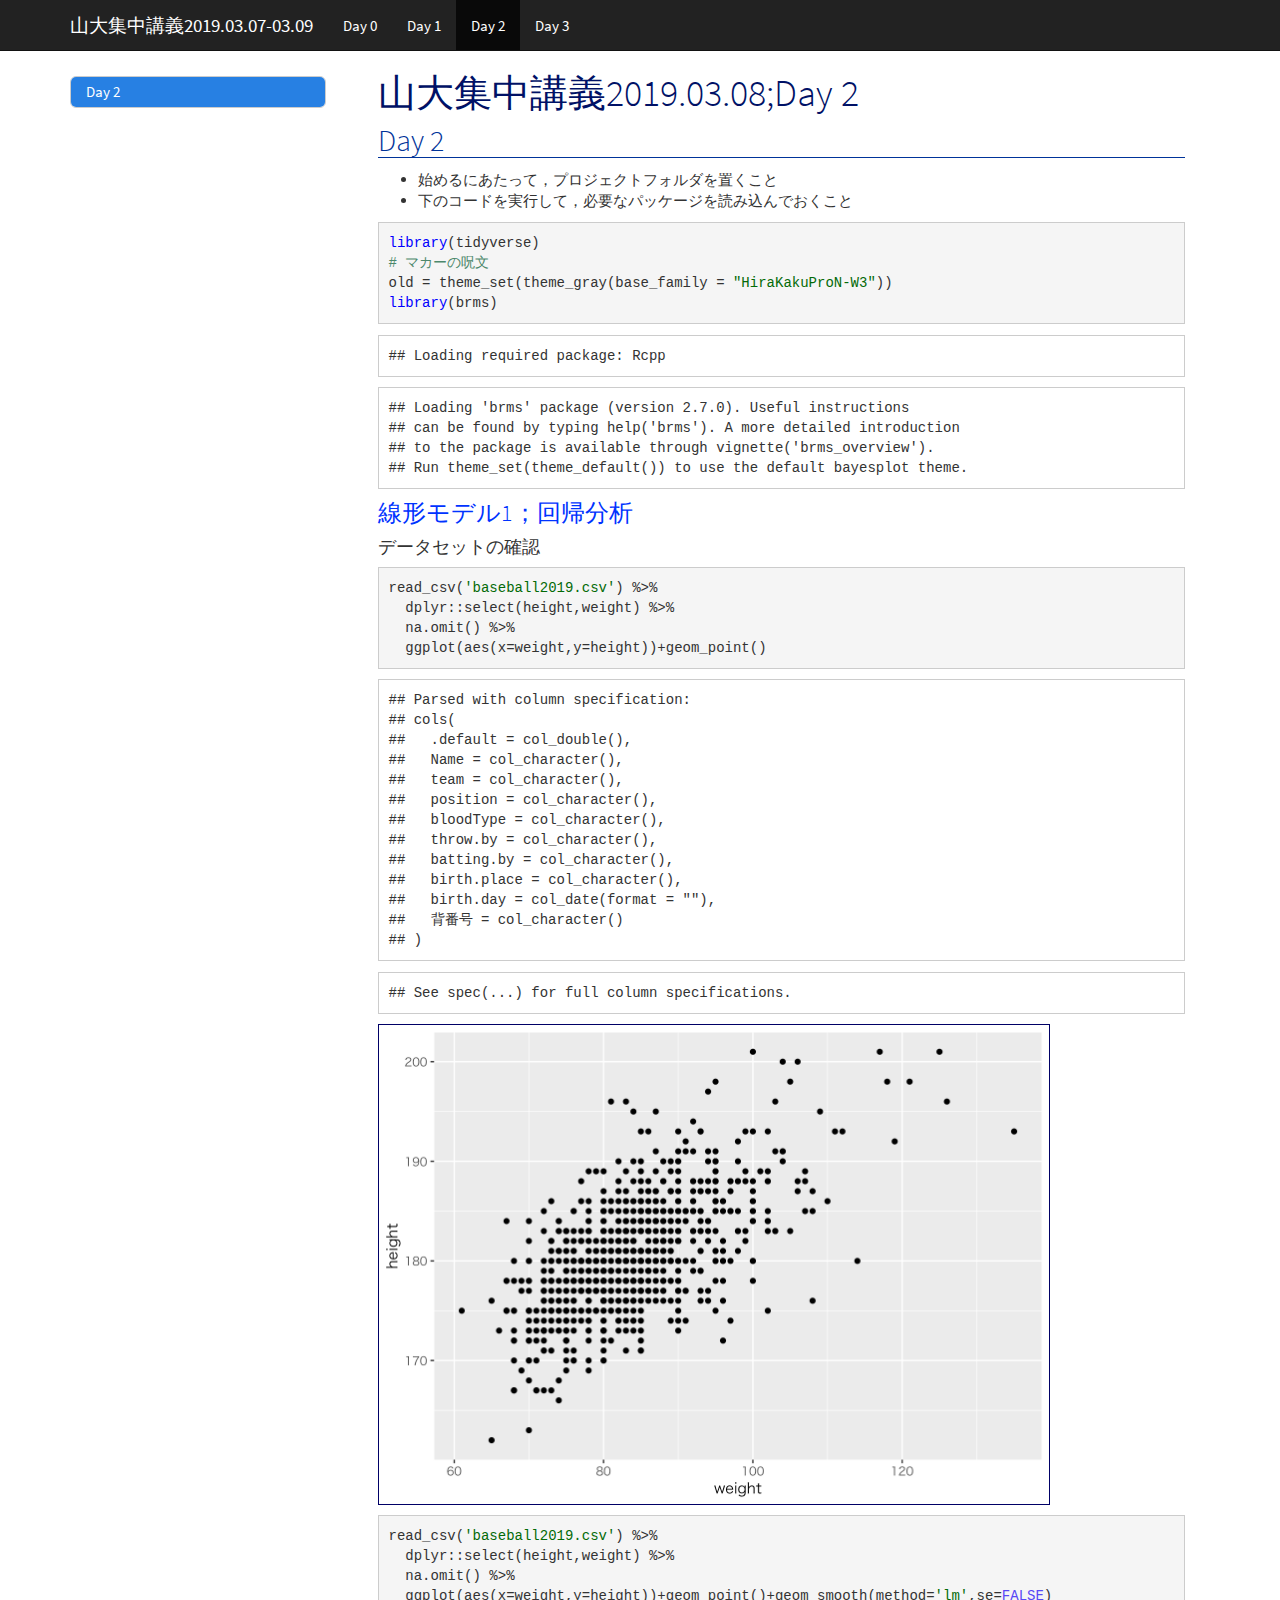
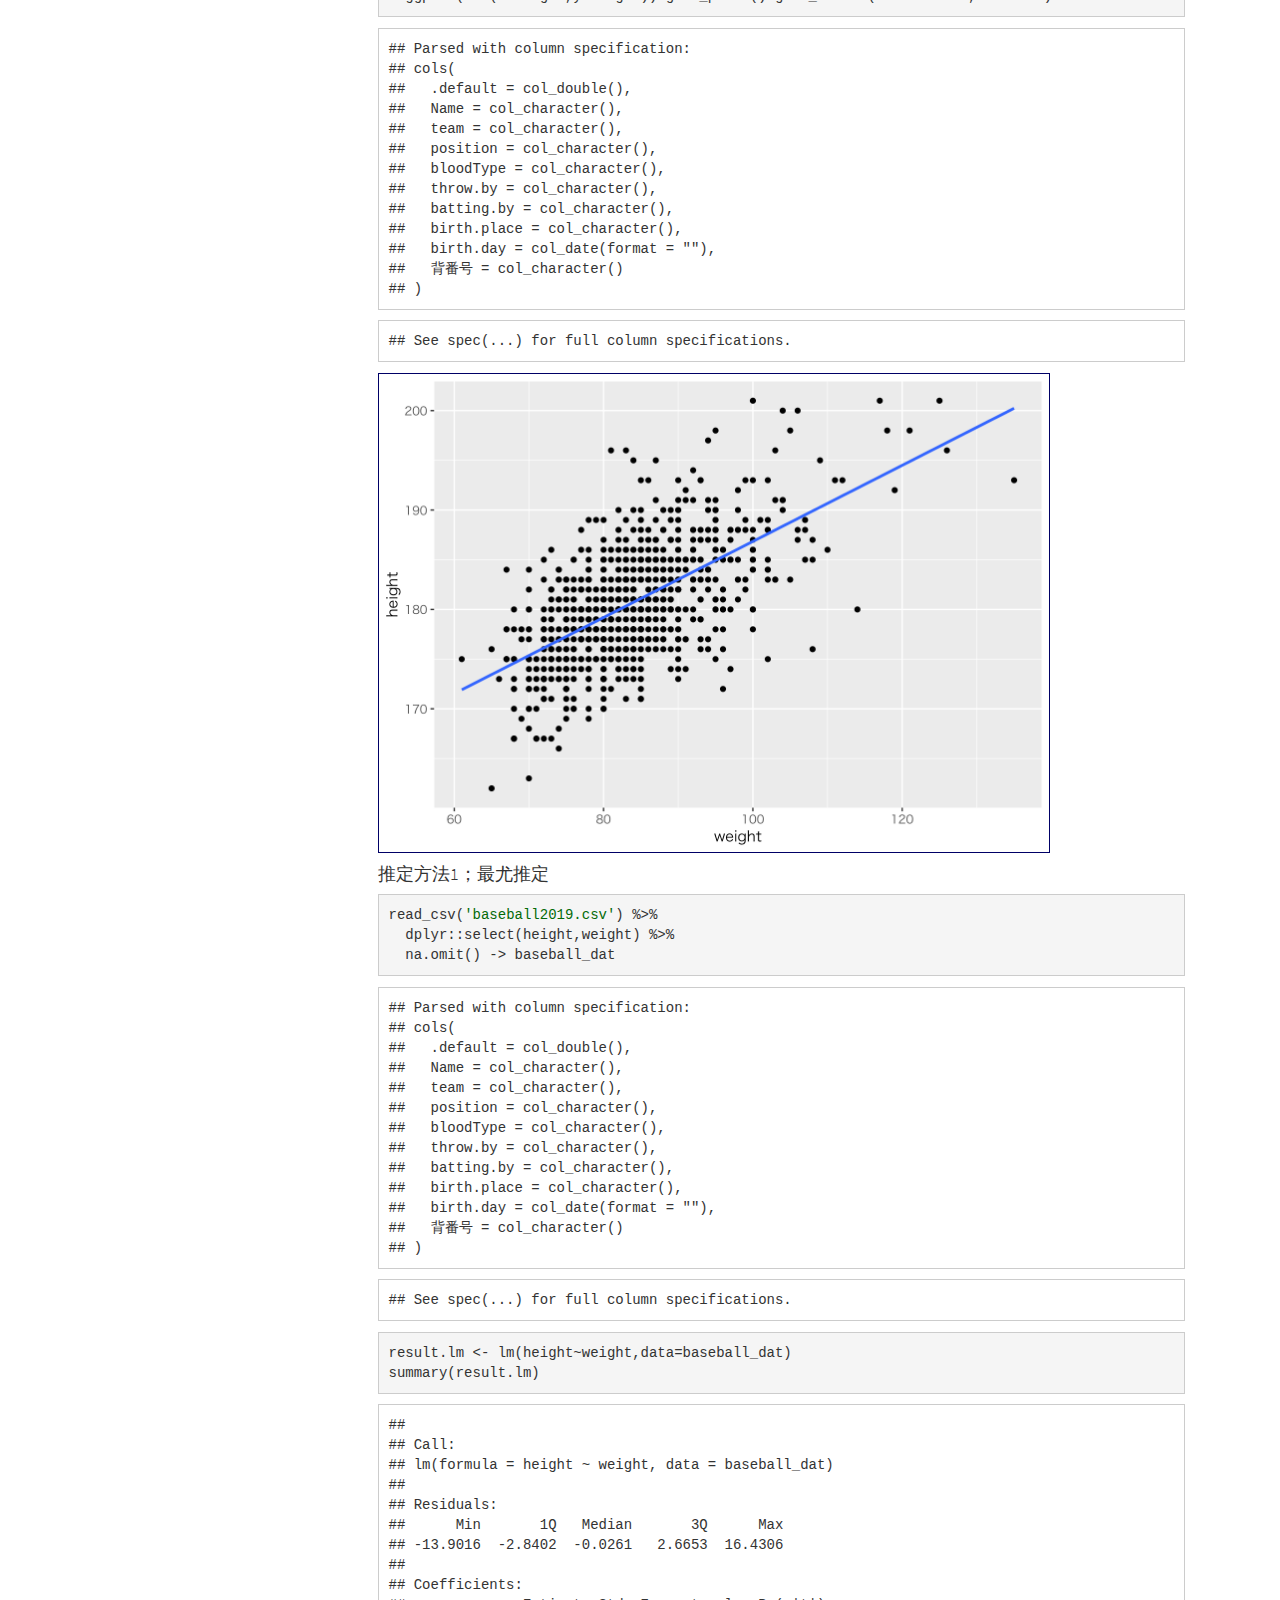
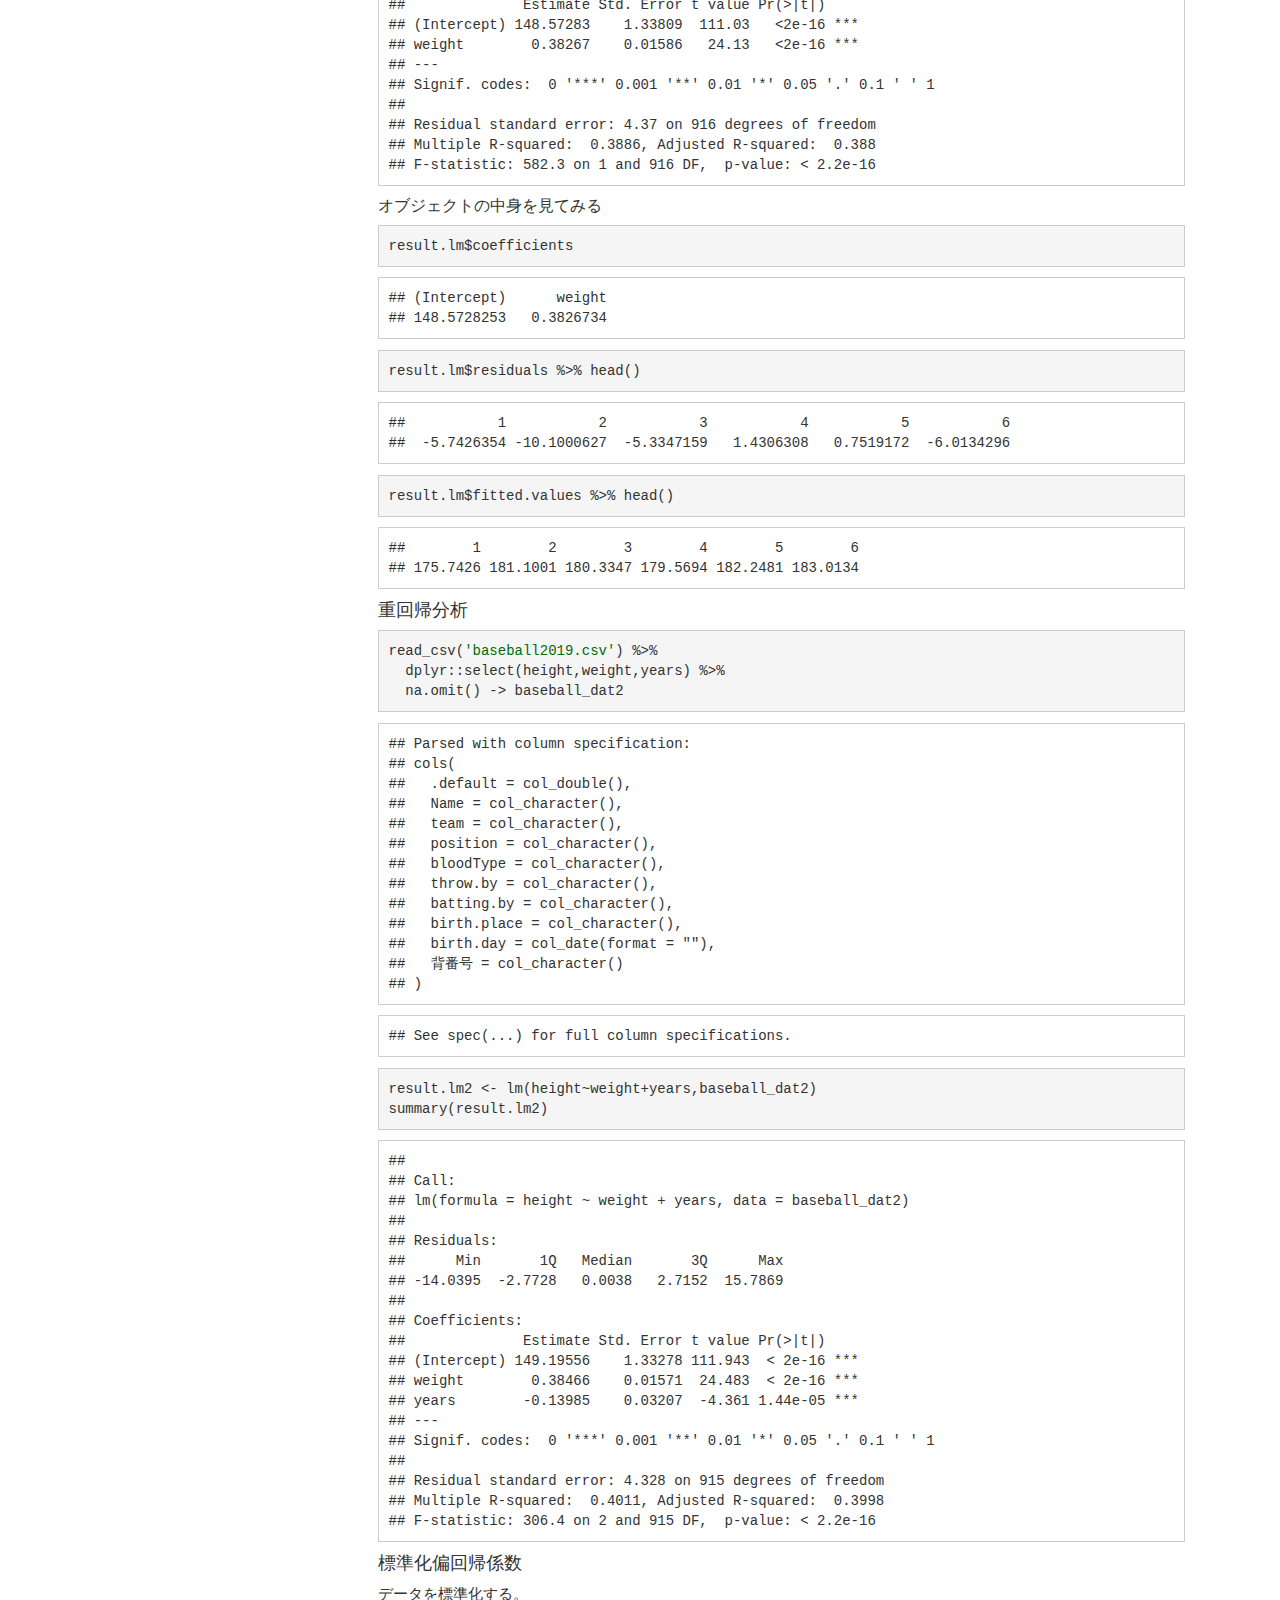
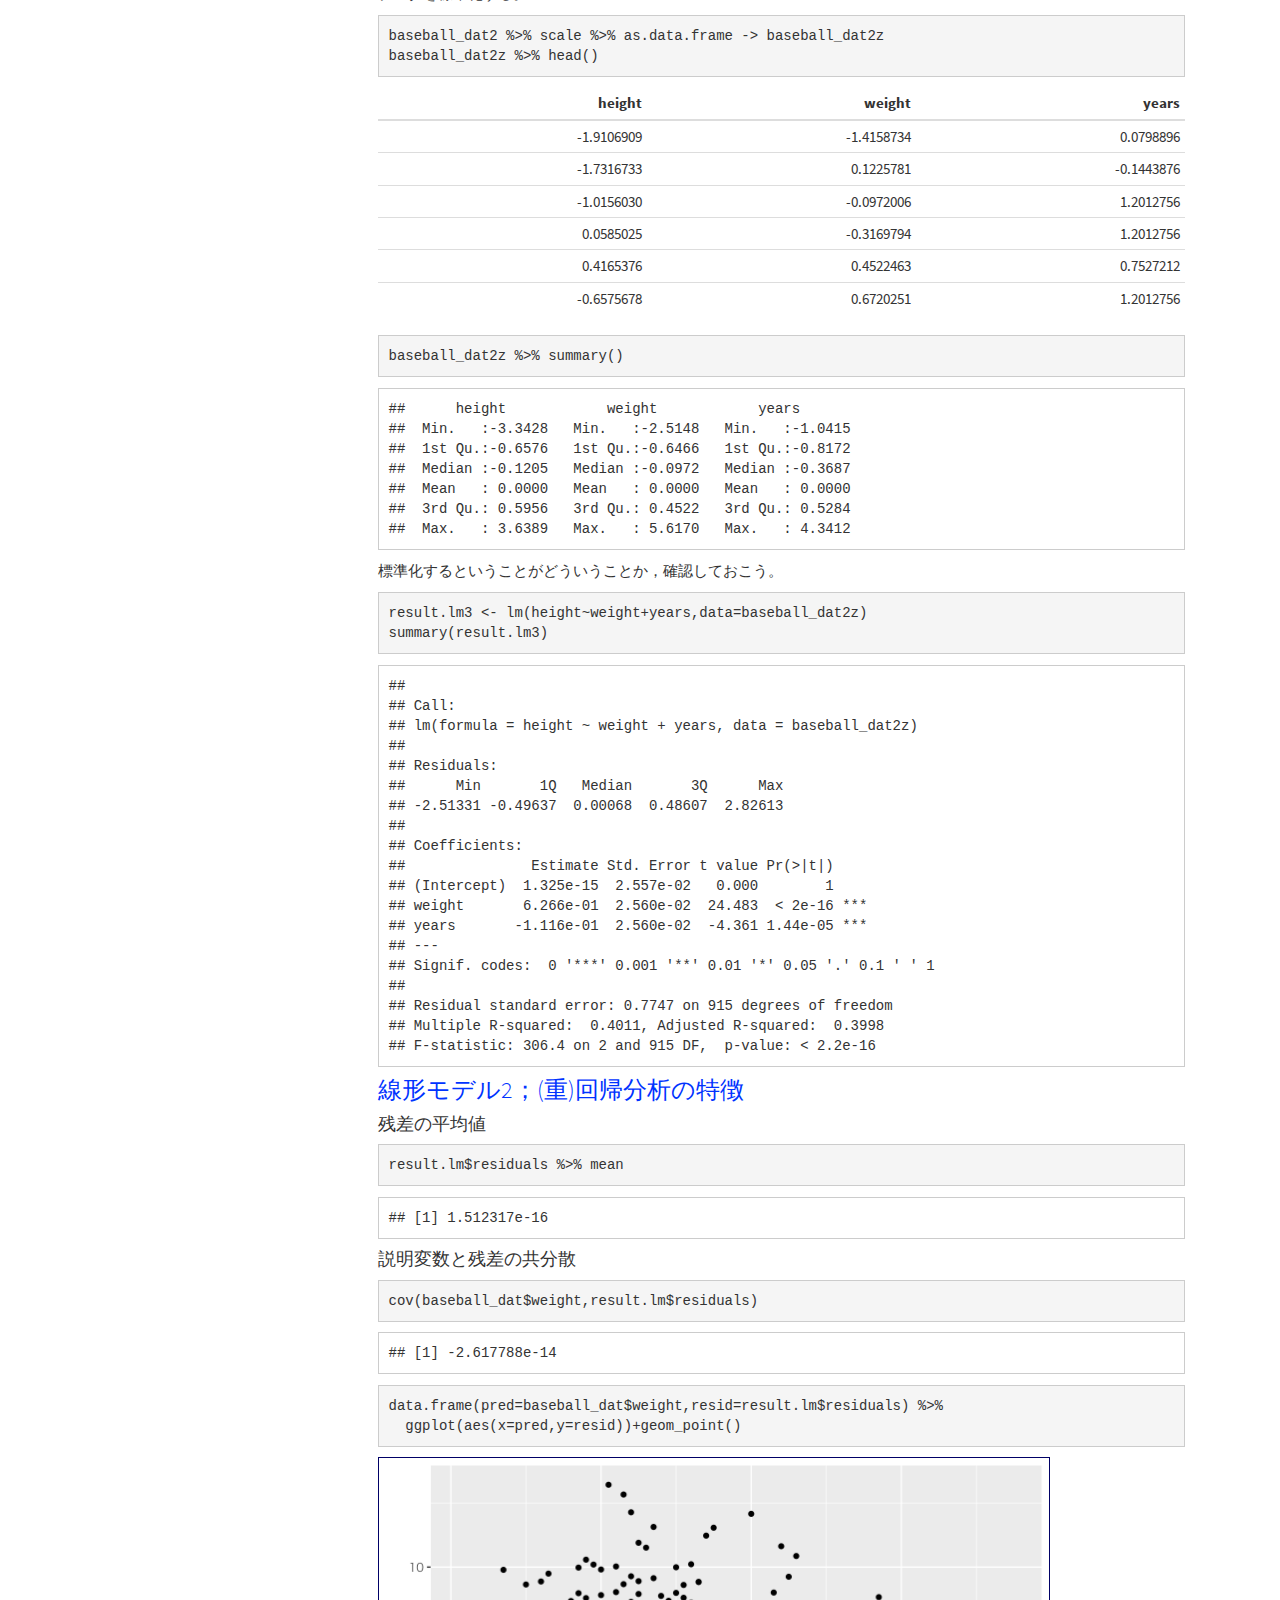
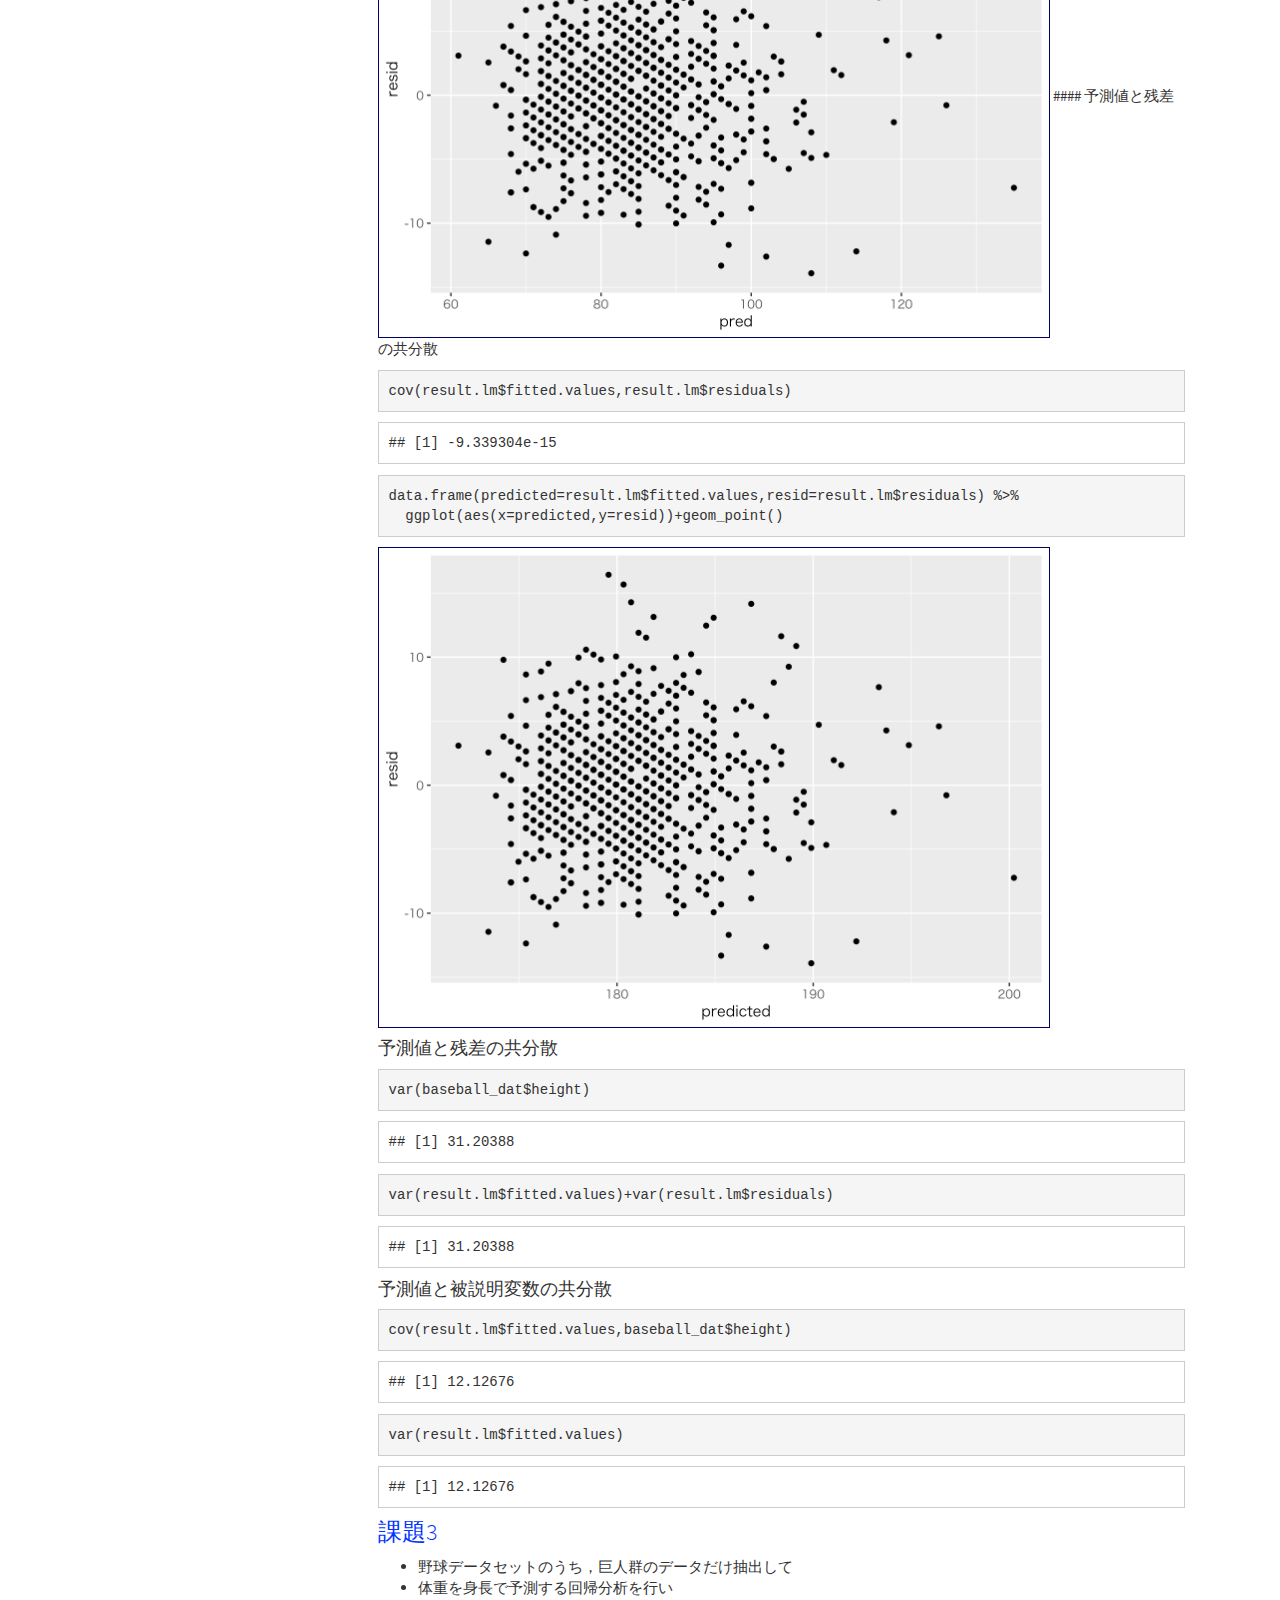
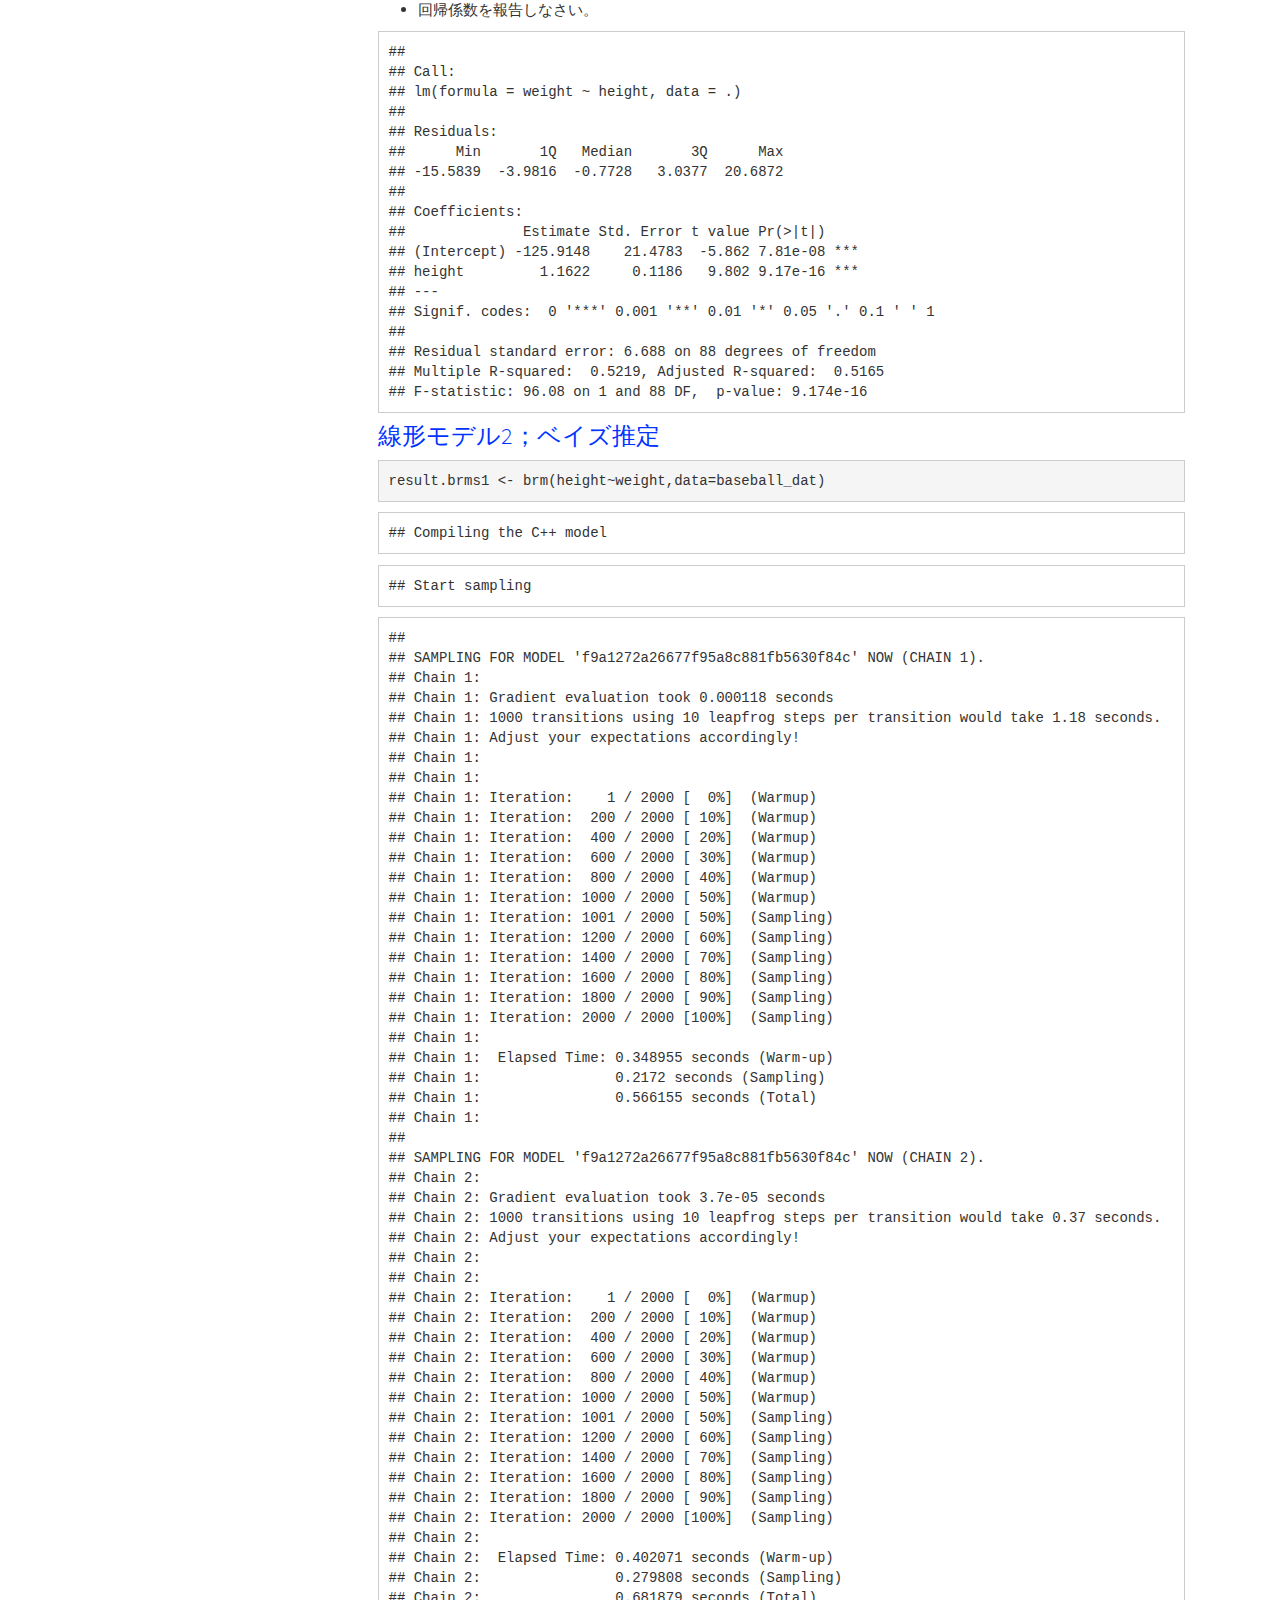
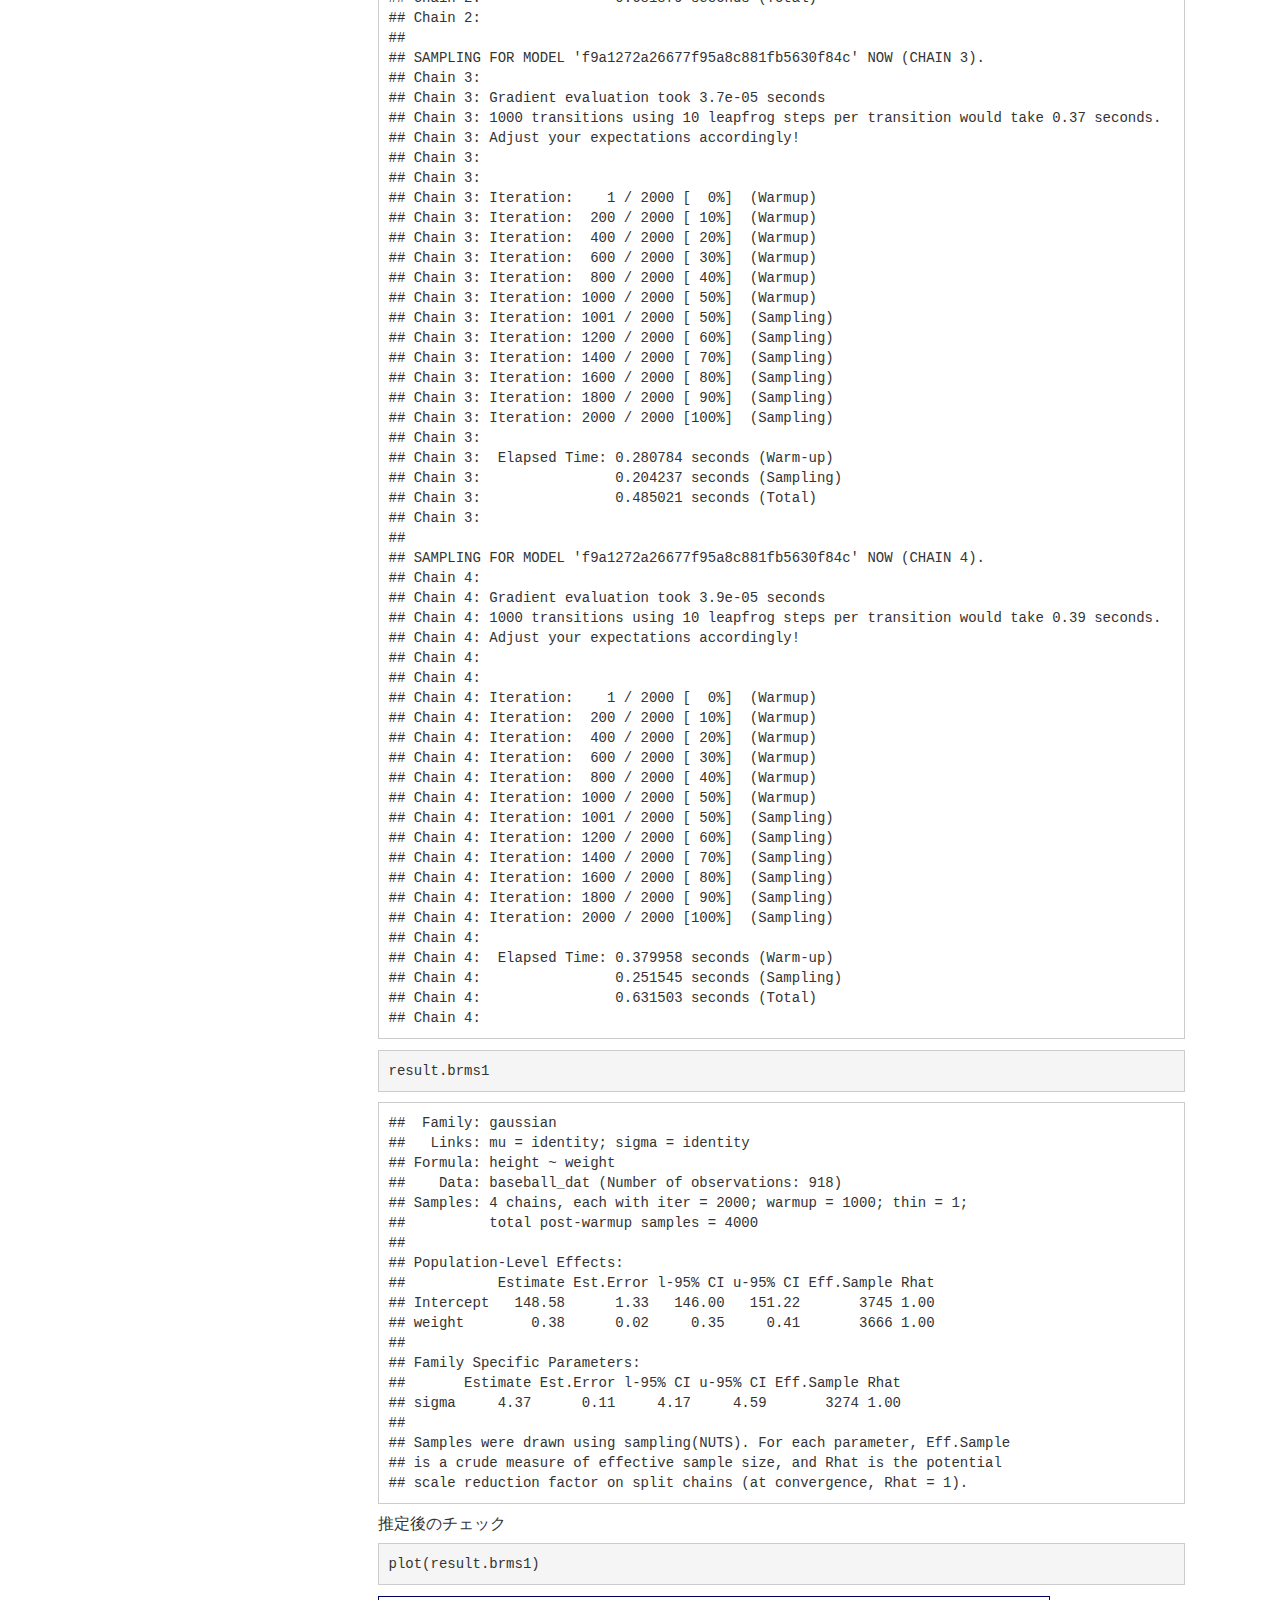
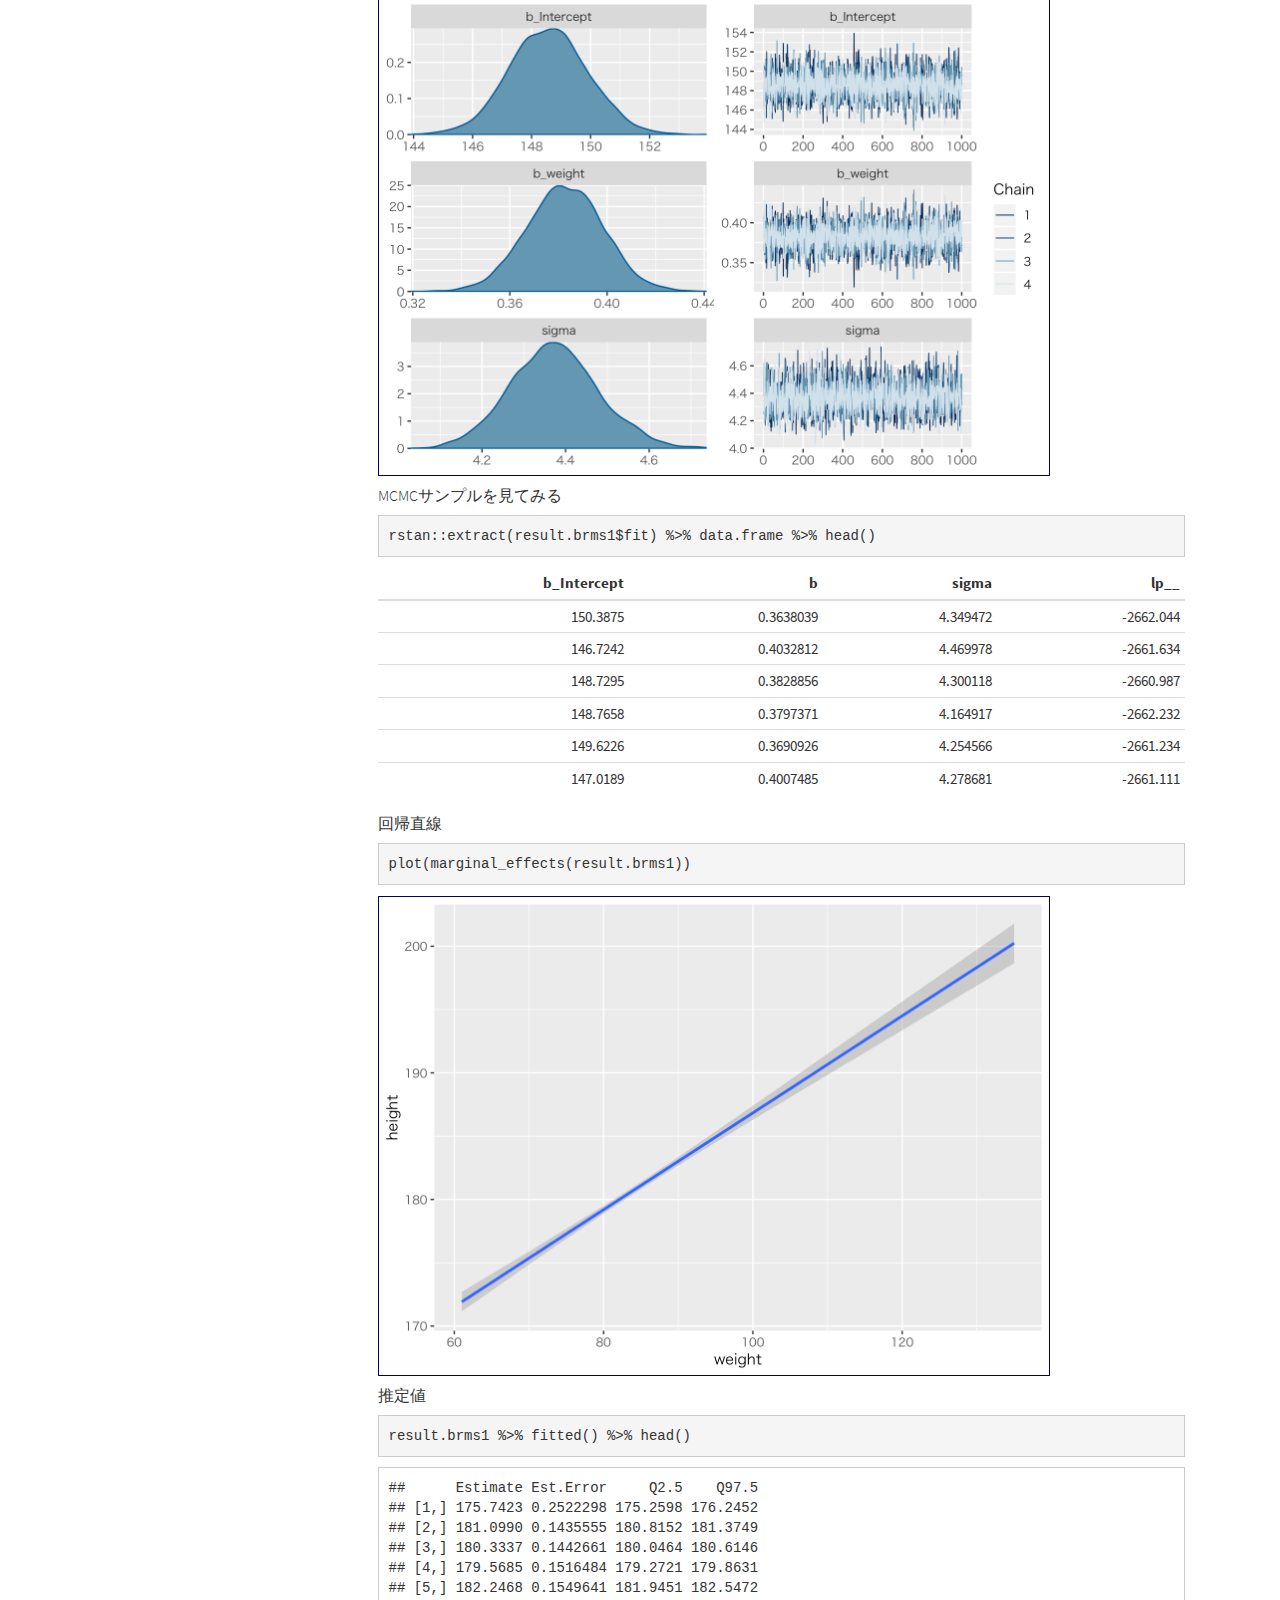
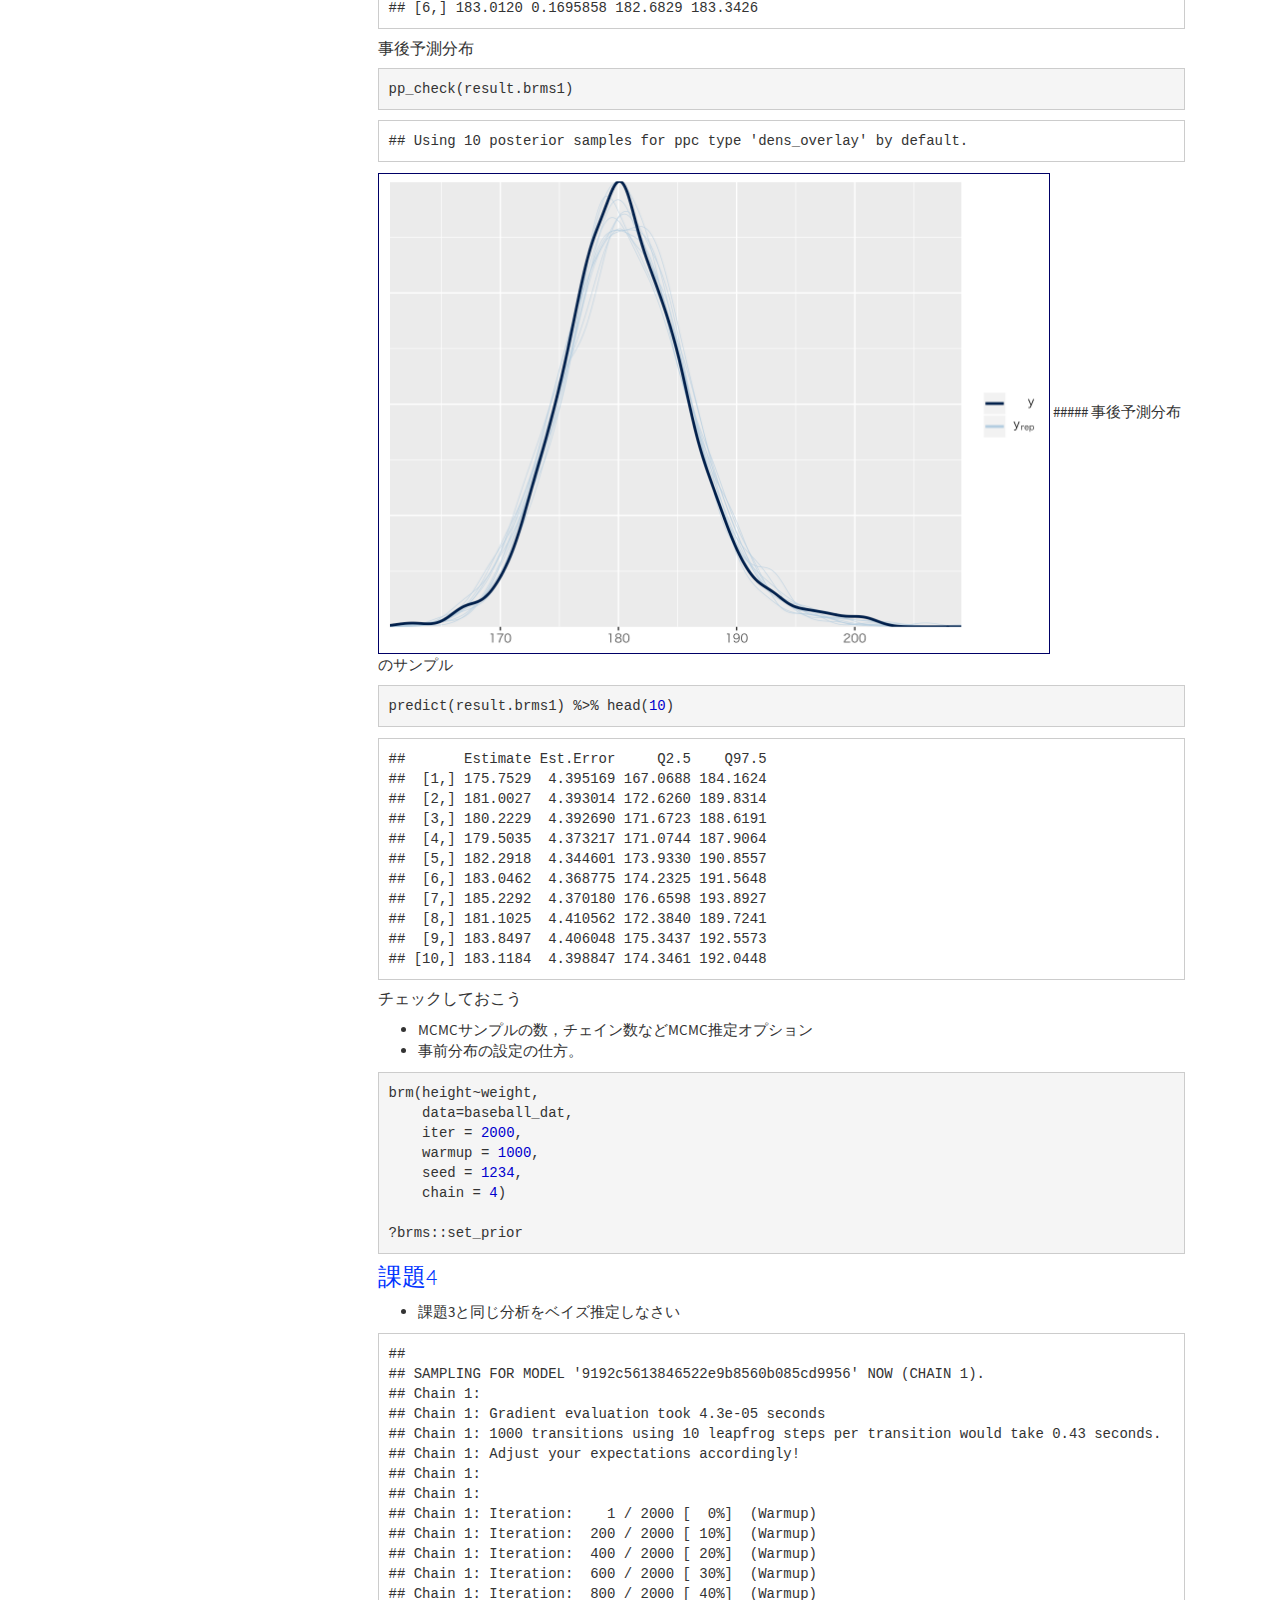
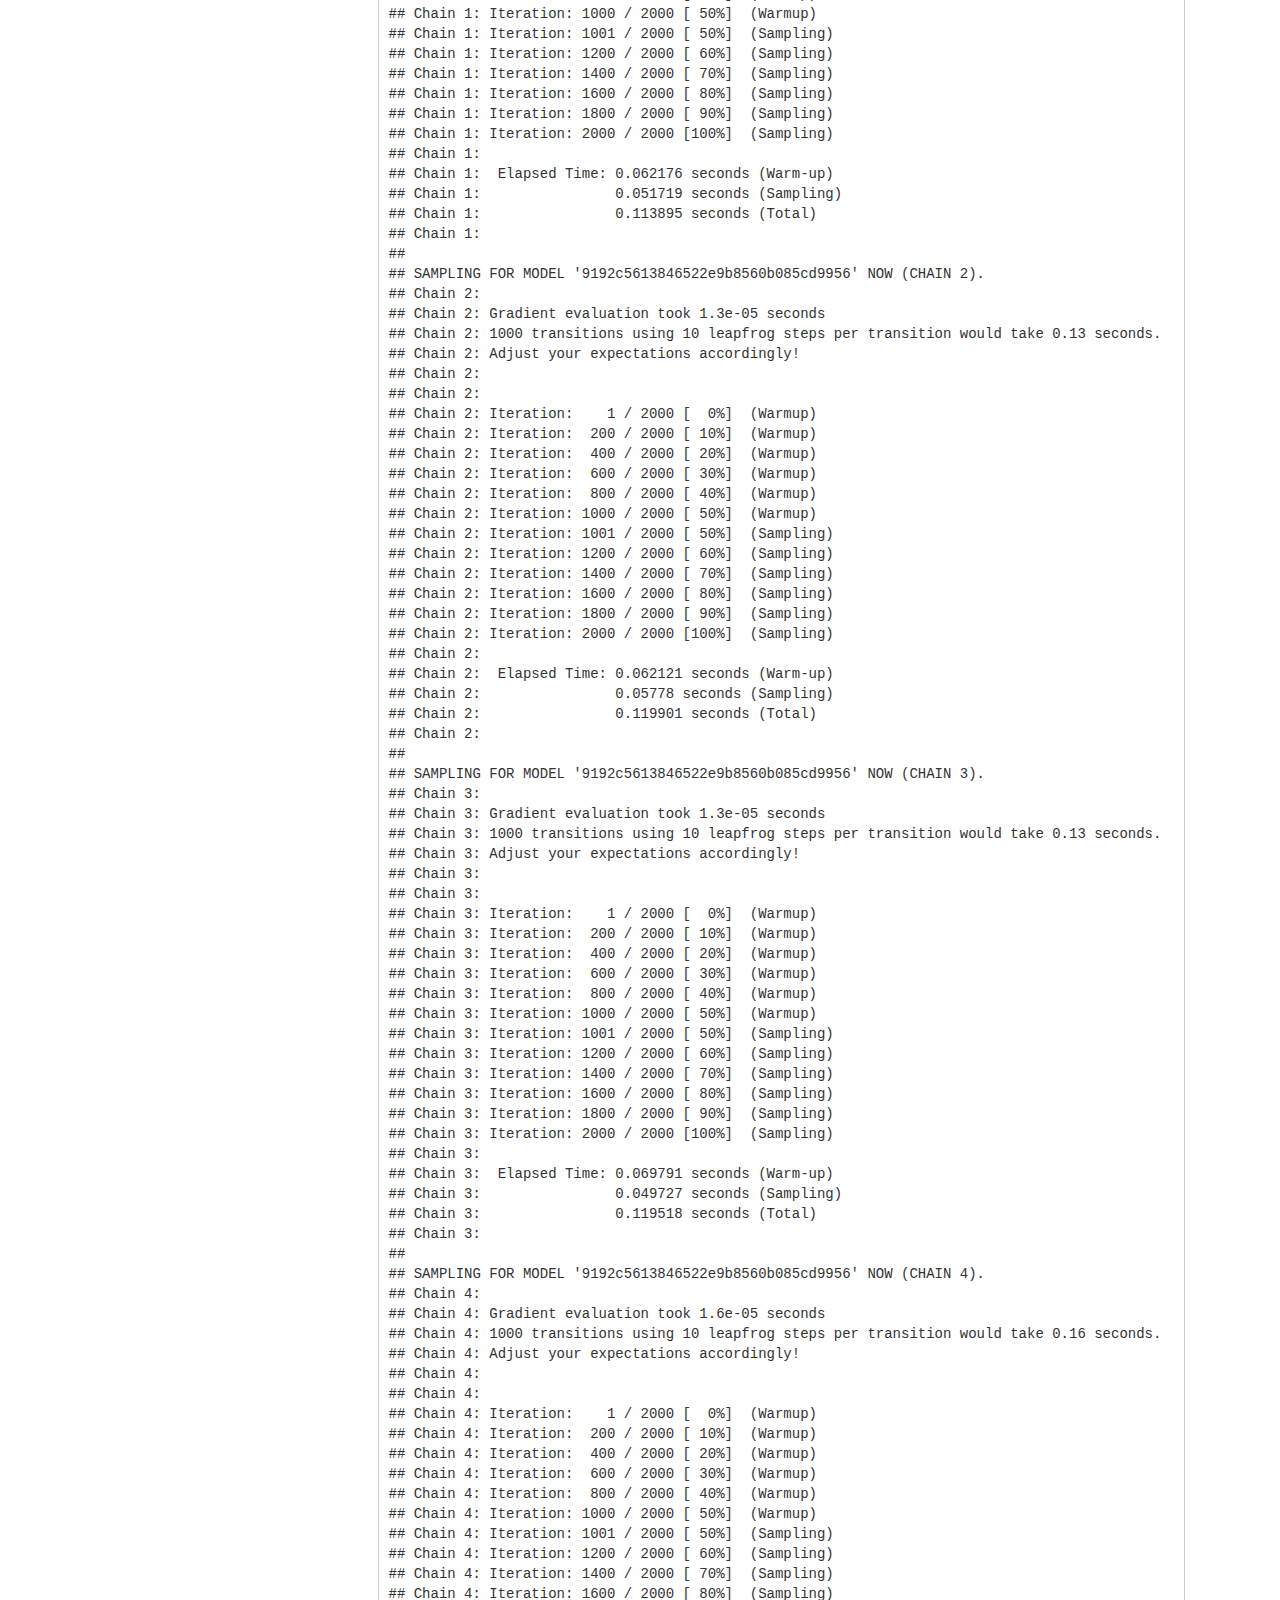
==== commit 709a3a27: "final commit" ====
--- a/docs/day2.html
+++ b/docs/day2.html
@@ -626,7 +626,7 @@
 ## 
 ## Coefficients:
 ##               Estimate Std. Error t value Pr(&gt;|t|)    
-## (Intercept)  1.062e-15  2.557e-02   0.000        1    
+## (Intercept)  1.325e-15  2.557e-02   0.000        1    
 ## weight       6.266e-01  2.560e-02  24.483  &lt; 2e-16 ***
 ## years       -1.116e-01  2.560e-02  -4.361 1.44e-05 ***
 ## ---
@@ -642,17 +642,17 @@
 <div id="section-7" class="section level4">
 <h4>残差の平均値</h4>
 <pre class="r"><code>result.lm$residuals %&gt;% mean</code></pre>
-<pre><code>## [1] -8.838037e-17</code></pre>
+<pre><code>## [1] 1.512317e-16</code></pre>
 </div>
 <div id="section-8" class="section level4">
 <h4>説明変数と残差の共分散</h4>
 <pre class="r"><code>cov(baseball_dat$weight,result.lm$residuals)</code></pre>
-<pre><code>## [1] -3.128182e-15</code></pre>
+<pre><code>## [1] -2.617788e-14</code></pre>
 <pre class="r"><code>data.frame(pred=baseball_dat$weight,resid=result.lm$residuals) %&gt;% 
   ggplot(aes(x=pred,y=resid))+geom_point()</code></pre>
 <p><img src="day2_files/figure-html/unnamed-chunk-12-1.png" width="672" /> #### 予測値と残差の共分散</p>
 <pre class="r"><code>cov(result.lm$fitted.values,result.lm$residuals)</code></pre>
-<pre><code>## [1] 1.262134e-14</code></pre>
+<pre><code>## [1] -9.339304e-15</code></pre>
 <pre class="r"><code>data.frame(predicted=result.lm$fitted.values,resid=result.lm$residuals) %&gt;% 
   ggplot(aes(x=predicted,y=resid))+geom_point()</code></pre>
 <p><img src="day2_files/figure-html/unnamed-chunk-13-1.png" width="672" /></p>
@@ -706,8 +706,8 @@
 <pre><code>## 
 ## SAMPLING FOR MODEL &#39;f9a1272a26677f95a8c881fb5630f84c&#39; NOW (CHAIN 1).
 ## Chain 1: 
-## Chain 1: Gradient evaluation took 0.000137 seconds
-## Chain 1: 1000 transitions using 10 leapfrog steps per transition would take 1.37 seconds.
+## Chain 1: Gradient evaluation took 0.000118 seconds
+## Chain 1: 1000 transitions using 10 leapfrog steps per transition would take 1.18 seconds.
 ## Chain 1: Adjust your expectations accordingly!
 ## Chain 1: 
 ## Chain 1: 
@@ -724,15 +724,15 @@
 ## Chain 1: Iteration: 1800 / 2000 [ 90%]  (Sampling)
 ## Chain 1: Iteration: 2000 / 2000 [100%]  (Sampling)
 ## Chain 1: 
-## Chain 1:  Elapsed Time: 0.448148 seconds (Warm-up)
-## Chain 1:                0.258306 seconds (Sampling)
-## Chain 1:                0.706454 seconds (Total)
+## Chain 1:  Elapsed Time: 0.348955 seconds (Warm-up)
+## Chain 1:                0.2172 seconds (Sampling)
+## Chain 1:                0.566155 seconds (Total)
 ## Chain 1: 
 ## 
 ## SAMPLING FOR MODEL &#39;f9a1272a26677f95a8c881fb5630f84c&#39; NOW (CHAIN 2).
 ## Chain 2: 
-## Chain 2: Gradient evaluation took 4.5e-05 seconds
-## Chain 2: 1000 transitions using 10 leapfrog steps per transition would take 0.45 seconds.
+## Chain 2: Gradient evaluation took 3.7e-05 seconds
+## Chain 2: 1000 transitions using 10 leapfrog steps per transition would take 0.37 seconds.
 ## Chain 2: Adjust your expectations accordingly!
 ## Chain 2: 
 ## Chain 2: 
@@ -749,15 +749,15 @@
 ## Chain 2: Iteration: 1800 / 2000 [ 90%]  (Sampling)
 ## Chain 2: Iteration: 2000 / 2000 [100%]  (Sampling)
 ## Chain 2: 
-## Chain 2:  Elapsed Time: 0.48728 seconds (Warm-up)
-## Chain 2:                0.350267 seconds (Sampling)
-## Chain 2:                0.837547 seconds (Total)
+## Chain 2:  Elapsed Time: 0.402071 seconds (Warm-up)
+## Chain 2:                0.279808 seconds (Sampling)
+## Chain 2:                0.681879 seconds (Total)
 ## Chain 2: 
 ## 
 ## SAMPLING FOR MODEL &#39;f9a1272a26677f95a8c881fb5630f84c&#39; NOW (CHAIN 3).
 ## Chain 3: 
-## Chain 3: Gradient evaluation took 4.6e-05 seconds
-## Chain 3: 1000 transitions using 10 leapfrog steps per transition would take 0.46 seconds.
+## Chain 3: Gradient evaluation took 3.7e-05 seconds
+## Chain 3: 1000 transitions using 10 leapfrog steps per transition would take 0.37 seconds.
 ## Chain 3: Adjust your expectations accordingly!
 ## Chain 3: 
 ## Chain 3: 
@@ -774,15 +774,15 @@
 ## Chain 3: Iteration: 1800 / 2000 [ 90%]  (Sampling)
 ## Chain 3: Iteration: 2000 / 2000 [100%]  (Sampling)
 ## Chain 3: 
-## Chain 3:  Elapsed Time: 0.315427 seconds (Warm-up)
-## Chain 3:                0.235993 seconds (Sampling)
-## Chain 3:                0.55142 seconds (Total)
+## Chain 3:  Elapsed Time: 0.280784 seconds (Warm-up)
+## Chain 3:                0.204237 seconds (Sampling)
+## Chain 3:                0.485021 seconds (Total)
 ## Chain 3: 
 ## 
 ## SAMPLING FOR MODEL &#39;f9a1272a26677f95a8c881fb5630f84c&#39; NOW (CHAIN 4).
 ## Chain 4: 
-## Chain 4: Gradient evaluation took 4.5e-05 seconds
-## Chain 4: 1000 transitions using 10 leapfrog steps per transition would take 0.45 seconds.
+## Chain 4: Gradient evaluation took 3.9e-05 seconds
+## Chain 4: 1000 transitions using 10 leapfrog steps per transition would take 0.39 seconds.
 ## Chain 4: Adjust your expectations accordingly!
 ## Chain 4: 
 ## Chain 4: 
@@ -799,9 +799,9 @@
 ## Chain 4: Iteration: 1800 / 2000 [ 90%]  (Sampling)
 ## Chain 4: Iteration: 2000 / 2000 [100%]  (Sampling)
 ## Chain 4: 
-## Chain 4:  Elapsed Time: 0.45922 seconds (Warm-up)
-## Chain 4:                0.307713 seconds (Sampling)
-## Chain 4:                0.766933 seconds (Total)
+## Chain 4:  Elapsed Time: 0.379958 seconds (Warm-up)
+## Chain 4:                0.251545 seconds (Sampling)
+## Chain 4:                0.631503 seconds (Total)
 ## Chain 4:</code></pre>
 <pre class="r"><code>result.brms1</code></pre>
 <pre><code>##  Family: gaussian 
@@ -940,8 +940,8 @@
 <pre><code>## 
 ## SAMPLING FOR MODEL &#39;9192c5613846522e9b8560b085cd9956&#39; NOW (CHAIN 1).
 ## Chain 1: 
-## Chain 1: Gradient evaluation took 6.3e-05 seconds
-## Chain 1: 1000 transitions using 10 leapfrog steps per transition would take 0.63 seconds.
+## Chain 1: Gradient evaluation took 4.3e-05 seconds
+## Chain 1: 1000 transitions using 10 leapfrog steps per transition would take 0.43 seconds.
 ## Chain 1: Adjust your expectations accordingly!
 ## Chain 1: 
 ## Chain 1: 
@@ -958,15 +958,15 @@
 ## Chain 1: Iteration: 1800 / 2000 [ 90%]  (Sampling)
 ## Chain 1: Iteration: 2000 / 2000 [100%]  (Sampling)
 ## Chain 1: 
-## Chain 1:  Elapsed Time: 0.082317 seconds (Warm-up)
-## Chain 1:                0.058999 seconds (Sampling)
-## Chain 1:                0.141316 seconds (Total)
+## Chain 1:  Elapsed Time: 0.062176 seconds (Warm-up)
+## Chain 1:                0.051719 seconds (Sampling)
+## Chain 1:                0.113895 seconds (Total)
 ## Chain 1: 
 ## 
 ## SAMPLING FOR MODEL &#39;9192c5613846522e9b8560b085cd9956&#39; NOW (CHAIN 2).
 ## Chain 2: 
-## Chain 2: Gradient evaluation took 1.4e-05 seconds
-## Chain 2: 1000 transitions using 10 leapfrog steps per transition would take 0.14 seconds.
+## Chain 2: Gradient evaluation took 1.3e-05 seconds
+## Chain 2: 1000 transitions using 10 leapfrog steps per transition would take 0.13 seconds.
 ## Chain 2: Adjust your expectations accordingly!
 ## Chain 2: 
 ## Chain 2: 
@@ -983,15 +983,15 @@
 ## Chain 2: Iteration: 1800 / 2000 [ 90%]  (Sampling)
 ## Chain 2: Iteration: 2000 / 2000 [100%]  (Sampling)
 ## Chain 2: 
-## Chain 2:  Elapsed Time: 0.071902 seconds (Warm-up)
-## Chain 2:                0.071579 seconds (Sampling)
-## Chain 2:                0.143481 seconds (Total)
+## Chain 2:  Elapsed Time: 0.062121 seconds (Warm-up)
+## Chain 2:                0.05778 seconds (Sampling)
+## Chain 2:                0.119901 seconds (Total)
 ## Chain 2: 
 ## 
 ## SAMPLING FOR MODEL &#39;9192c5613846522e9b8560b085cd9956&#39; NOW (CHAIN 3).
 ## Chain 3: 
-## Chain 3: Gradient evaluation took 1.5e-05 seconds
-## Chain 3: 1000 transitions using 10 leapfrog steps per transition would take 0.15 seconds.
+## Chain 3: Gradient evaluation took 1.3e-05 seconds
+## Chain 3: 1000 transitions using 10 leapfrog steps per transition would take 0.13 seconds.
 ## Chain 3: Adjust your expectations accordingly!
 ## Chain 3: 
 ## Chain 3: 
@@ -1008,15 +1008,15 @@
 ## Chain 3: Iteration: 1800 / 2000 [ 90%]  (Sampling)
 ## Chain 3: Iteration: 2000 / 2000 [100%]  (Sampling)
 ## Chain 3: 
-## Chain 3:  Elapsed Time: 0.071065 seconds (Warm-up)
-## Chain 3:                0.057409 seconds (Sampling)
-## Chain 3:                0.128474 seconds (Total)
+## Chain 3:  Elapsed Time: 0.069791 seconds (Warm-up)
+## Chain 3:                0.049727 seconds (Sampling)
+## Chain 3:                0.119518 seconds (Total)
 ## Chain 3: 
 ## 
 ## SAMPLING FOR MODEL &#39;9192c5613846522e9b8560b085cd9956&#39; NOW (CHAIN 4).
 ## Chain 4: 
-## Chain 4: Gradient evaluation took 1.5e-05 seconds
-## Chain 4: 1000 transitions using 10 leapfrog steps per transition would take 0.15 seconds.
+## Chain 4: Gradient evaluation took 1.6e-05 seconds
+## Chain 4: 1000 transitions using 10 leapfrog steps per transition would take 0.16 seconds.
 ## Chain 4: Adjust your expectations accordingly!
 ## Chain 4: 
 ## Chain 4: 
@@ -1033,9 +1033,9 @@
 ## Chain 4: Iteration: 1800 / 2000 [ 90%]  (Sampling)
 ## Chain 4: Iteration: 2000 / 2000 [100%]  (Sampling)
 ## Chain 4: 
-## Chain 4:  Elapsed Time: 0.063052 seconds (Warm-up)
-## Chain 4:                0.056142 seconds (Sampling)
-## Chain 4:                0.119194 seconds (Total)
+## Chain 4:  Elapsed Time: 0.057113 seconds (Warm-up)
+## Chain 4:                0.051701 seconds (Sampling)
+## Chain 4:                0.108814 seconds (Total)
 ## Chain 4:</code></pre>
 <pre><code>##  Family: gaussian 
 ##   Links: mu = identity; sigma = identity 
@@ -1127,8 +1127,8 @@
 <pre><code>## 
 ## SAMPLING FOR MODEL &#39;f9a1272a26677f95a8c881fb5630f84c&#39; NOW (CHAIN 1).
 ## Chain 1: 
-## Chain 1: Gradient evaluation took 8.5e-05 seconds
-## Chain 1: 1000 transitions using 10 leapfrog steps per transition would take 0.85 seconds.
+## Chain 1: Gradient evaluation took 7.2e-05 seconds
+## Chain 1: 1000 transitions using 10 leapfrog steps per transition would take 0.72 seconds.
 ## Chain 1: Adjust your expectations accordingly!
 ## Chain 1: 
 ## Chain 1: 
@@ -1145,15 +1145,15 @@
 ## Chain 1: Iteration: 1800 / 2000 [ 90%]  (Sampling)
 ## Chain 1: Iteration: 2000 / 2000 [100%]  (Sampling)
 ## Chain 1: 
-## Chain 1:  Elapsed Time: 0.402349 seconds (Warm-up)
-## Chain 1:                0.188359 seconds (Sampling)
-## Chain 1:                0.590708 seconds (Total)
+## Chain 1:  Elapsed Time: 0.32078 seconds (Warm-up)
+## Chain 1:                0.147356 seconds (Sampling)
+## Chain 1:                0.468136 seconds (Total)
 ## Chain 1: 
 ## 
 ## SAMPLING FOR MODEL &#39;f9a1272a26677f95a8c881fb5630f84c&#39; NOW (CHAIN 2).
 ## Chain 2: 
-## Chain 2: Gradient evaluation took 4.4e-05 seconds
-## Chain 2: 1000 transitions using 10 leapfrog steps per transition would take 0.44 seconds.
+## Chain 2: Gradient evaluation took 4e-05 seconds
+## Chain 2: 1000 transitions using 10 leapfrog steps per transition would take 0.4 seconds.
 ## Chain 2: Adjust your expectations accordingly!
 ## Chain 2: 
 ## Chain 2: 
@@ -1170,15 +1170,15 @@
 ## Chain 2: Iteration: 1800 / 2000 [ 90%]  (Sampling)
 ## Chain 2: Iteration: 2000 / 2000 [100%]  (Sampling)
 ## Chain 2: 
-## Chain 2:  Elapsed Time: 0.486573 seconds (Warm-up)
-## Chain 2:                0.253485 seconds (Sampling)
-## Chain 2:                0.740058 seconds (Total)
+## Chain 2:  Elapsed Time: 0.388411 seconds (Warm-up)
+## Chain 2:                0.201123 seconds (Sampling)
+## Chain 2:                0.589534 seconds (Total)
 ## Chain 2: 
 ## 
 ## SAMPLING FOR MODEL &#39;f9a1272a26677f95a8c881fb5630f84c&#39; NOW (CHAIN 3).
 ## Chain 3: 
-## Chain 3: Gradient evaluation took 4.5e-05 seconds
-## Chain 3: 1000 transitions using 10 leapfrog steps per transition would take 0.45 seconds.
+## Chain 3: Gradient evaluation took 3.8e-05 seconds
+## Chain 3: 1000 transitions using 10 leapfrog steps per transition would take 0.38 seconds.
 ## Chain 3: Adjust your expectations accordingly!
 ## Chain 3: 
 ## Chain 3: 
@@ -1195,15 +1195,15 @@
 ## Chain 3: Iteration: 1800 / 2000 [ 90%]  (Sampling)
 ## Chain 3: Iteration: 2000 / 2000 [100%]  (Sampling)
 ## Chain 3: 
-## Chain 3:  Elapsed Time: 0.487999 seconds (Warm-up)
-## Chain 3:                0.252283 seconds (Sampling)
-## Chain 3:                0.740282 seconds (Total)
+## Chain 3:  Elapsed Time: 0.384438 seconds (Warm-up)
+## Chain 3:                0.207236 seconds (Sampling)
+## Chain 3:                0.591674 seconds (Total)
 ## Chain 3: 
 ## 
 ## SAMPLING FOR MODEL &#39;f9a1272a26677f95a8c881fb5630f84c&#39; NOW (CHAIN 4).
 ## Chain 4: 
-## Chain 4: Gradient evaluation took 5.1e-05 seconds
-## Chain 4: 1000 transitions using 10 leapfrog steps per transition would take 0.51 seconds.
+## Chain 4: Gradient evaluation took 3.8e-05 seconds
+## Chain 4: 1000 transitions using 10 leapfrog steps per transition would take 0.38 seconds.
 ## Chain 4: Adjust your expectations accordingly!
 ## Chain 4: 
 ## Chain 4: 
@@ -1220,9 +1220,9 @@
 ## Chain 4: Iteration: 1800 / 2000 [ 90%]  (Sampling)
 ## Chain 4: Iteration: 2000 / 2000 [100%]  (Sampling)
 ## Chain 4: 
-## Chain 4:  Elapsed Time: 0.390577 seconds (Warm-up)
-## Chain 4:                0.374904 seconds (Sampling)
-## Chain 4:                0.765481 seconds (Total)
+## Chain 4:  Elapsed Time: 0.321407 seconds (Warm-up)
+## Chain 4:                0.305668 seconds (Sampling)
+## Chain 4:                0.627075 seconds (Total)
 ## Chain 4:</code></pre>
 <pre class="r"><code>result.brms2</code></pre>
 <pre><code>##  Family: gaussian 
@@ -1276,8 +1276,8 @@
 <pre><code>## 
 ## SAMPLING FOR MODEL &#39;f9a1272a26677f95a8c881fb5630f84c&#39; NOW (CHAIN 1).
 ## Chain 1: 
-## Chain 1: Gradient evaluation took 0.000179 seconds
-## Chain 1: 1000 transitions using 10 leapfrog steps per transition would take 1.79 seconds.
+## Chain 1: Gradient evaluation took 8.6e-05 seconds
+## Chain 1: 1000 transitions using 10 leapfrog steps per transition would take 0.86 seconds.
 ## Chain 1: Adjust your expectations accordingly!
 ## Chain 1: 
 ## Chain 1: 
@@ -1294,15 +1294,15 @@
 ## Chain 1: Iteration: 1800 / 2000 [ 90%]  (Sampling)
 ## Chain 1: Iteration: 2000 / 2000 [100%]  (Sampling)
 ## Chain 1: 
-## Chain 1:  Elapsed Time: 3.31761 seconds (Warm-up)
-## Chain 1:                2.407 seconds (Sampling)
-## Chain 1:                5.72461 seconds (Total)
+## Chain 1:  Elapsed Time: 2.52845 seconds (Warm-up)
+## Chain 1:                2.11898 seconds (Sampling)
+## Chain 1:                4.64743 seconds (Total)
 ## Chain 1: 
 ## 
 ## SAMPLING FOR MODEL &#39;f9a1272a26677f95a8c881fb5630f84c&#39; NOW (CHAIN 2).
 ## Chain 2: 
-## Chain 2: Gradient evaluation took 5.7e-05 seconds
-## Chain 2: 1000 transitions using 10 leapfrog steps per transition would take 0.57 seconds.
+## Chain 2: Gradient evaluation took 0.000112 seconds
+## Chain 2: 1000 transitions using 10 leapfrog steps per transition would take 1.12 seconds.
 ## Chain 2: Adjust your expectations accordingly!
 ## Chain 2: 
 ## Chain 2: 
@@ -1319,15 +1319,15 @@
 ## Chain 2: Iteration: 1800 / 2000 [ 90%]  (Sampling)
 ## Chain 2: Iteration: 2000 / 2000 [100%]  (Sampling)
 ## Chain 2: 
-## Chain 2:  Elapsed Time: 2.85265 seconds (Warm-up)
-## Chain 2:                2.23015 seconds (Sampling)
-## Chain 2:                5.0828 seconds (Total)
+## Chain 2:  Elapsed Time: 2.62598 seconds (Warm-up)
+## Chain 2:                1.98947 seconds (Sampling)
+## Chain 2:                4.61545 seconds (Total)
 ## Chain 2: 
 ## 
 ## SAMPLING FOR MODEL &#39;f9a1272a26677f95a8c881fb5630f84c&#39; NOW (CHAIN 3).
 ## Chain 3: 
-## Chain 3: Gradient evaluation took 5.7e-05 seconds
-## Chain 3: 1000 transitions using 10 leapfrog steps per transition would take 0.57 seconds.
+## Chain 3: Gradient evaluation took 5.2e-05 seconds
+## Chain 3: 1000 transitions using 10 leapfrog steps per transition would take 0.52 seconds.
 ## Chain 3: Adjust your expectations accordingly!
 ## Chain 3: 
 ## Chain 3: 
@@ -1344,15 +1344,15 @@
 ## Chain 3: Iteration: 1800 / 2000 [ 90%]  (Sampling)
 ## Chain 3: Iteration: 2000 / 2000 [100%]  (Sampling)
 ## Chain 3: 
-## Chain 3:  Elapsed Time: 3.54649 seconds (Warm-up)
-## Chain 3:                2.30658 seconds (Sampling)
-## Chain 3:                5.85307 seconds (Total)
+## Chain 3:  Elapsed Time: 3.1493 seconds (Warm-up)
+## Chain 3:                1.94628 seconds (Sampling)
+## Chain 3:                5.09558 seconds (Total)
 ## Chain 3: 
 ## 
 ## SAMPLING FOR MODEL &#39;f9a1272a26677f95a8c881fb5630f84c&#39; NOW (CHAIN 4).
 ## Chain 4: 
-## Chain 4: Gradient evaluation took 7.6e-05 seconds
-## Chain 4: 1000 transitions using 10 leapfrog steps per transition would take 0.76 seconds.
+## Chain 4: Gradient evaluation took 8.2e-05 seconds
+## Chain 4: 1000 transitions using 10 leapfrog steps per transition would take 0.82 seconds.
 ## Chain 4: Adjust your expectations accordingly!
 ## Chain 4: 
 ## Chain 4: 
@@ -1369,9 +1369,9 @@
 ## Chain 4: Iteration: 1800 / 2000 [ 90%]  (Sampling)
 ## Chain 4: Iteration: 2000 / 2000 [100%]  (Sampling)
 ## Chain 4: 
-## Chain 4:  Elapsed Time: 3.05524 seconds (Warm-up)
-## Chain 4:                2.64129 seconds (Sampling)
-## Chain 4:                5.69653 seconds (Total)
+## Chain 4:  Elapsed Time: 2.6967 seconds (Warm-up)
+## Chain 4:                2.43327 seconds (Sampling)
+## Chain 4:                5.12997 seconds (Total)
 ## Chain 4:</code></pre>
 <pre class="r"><code>result.brms4</code></pre>
 <pre><code>##  Family: gaussian 
@@ -1450,8 +1450,8 @@
 <pre><code>## 
 ## SAMPLING FOR MODEL &#39;121bc530f45cecede62dd01594d4df33&#39; NOW (CHAIN 1).
 ## Chain 1: 
-## Chain 1: Gradient evaluation took 8.6e-05 seconds
-## Chain 1: 1000 transitions using 10 leapfrog steps per transition would take 0.86 seconds.
+## Chain 1: Gradient evaluation took 7.5e-05 seconds
+## Chain 1: 1000 transitions using 10 leapfrog steps per transition would take 0.75 seconds.
 ## Chain 1: Adjust your expectations accordingly!
 ## Chain 1: 
 ## Chain 1: 
@@ -1468,15 +1468,15 @@
 ## Chain 1: Iteration: 1800 / 2000 [ 90%]  (Sampling)
 ## Chain 1: Iteration: 2000 / 2000 [100%]  (Sampling)
 ## Chain 1: 
-## Chain 1:  Elapsed Time: 0.34191 seconds (Warm-up)
-## Chain 1:                0.306665 seconds (Sampling)
-## Chain 1:                0.648575 seconds (Total)
+## Chain 1:  Elapsed Time: 0.31031 seconds (Warm-up)
+## Chain 1:                0.276074 seconds (Sampling)
+## Chain 1:                0.586384 seconds (Total)
 ## Chain 1: 
 ## 
 ## SAMPLING FOR MODEL &#39;121bc530f45cecede62dd01594d4df33&#39; NOW (CHAIN 2).
 ## Chain 2: 
-## Chain 2: Gradient evaluation took 4.4e-05 seconds
-## Chain 2: 1000 transitions using 10 leapfrog steps per transition would take 0.44 seconds.
+## Chain 2: Gradient evaluation took 3.9e-05 seconds
+## Chain 2: 1000 transitions using 10 leapfrog steps per transition would take 0.39 seconds.
 ## Chain 2: Adjust your expectations accordingly!
 ## Chain 2: 
 ## Chain 2: 
@@ -1493,15 +1493,15 @@
 ## Chain 2: Iteration: 1800 / 2000 [ 90%]  (Sampling)
 ## Chain 2: Iteration: 2000 / 2000 [100%]  (Sampling)
 ## Chain 2: 
-## Chain 2:  Elapsed Time: 0.378293 seconds (Warm-up)
-## Chain 2:                0.245377 seconds (Sampling)
-## Chain 2:                0.62367 seconds (Total)
+## Chain 2:  Elapsed Time: 0.338804 seconds (Warm-up)
+## Chain 2:                0.217032 seconds (Sampling)
+## Chain 2:                0.555836 seconds (Total)
 ## Chain 2: 
 ## 
 ## SAMPLING FOR MODEL &#39;121bc530f45cecede62dd01594d4df33&#39; NOW (CHAIN 3).
 ## Chain 3: 
-## Chain 3: Gradient evaluation took 4.5e-05 seconds
-## Chain 3: 1000 transitions using 10 leapfrog steps per transition would take 0.45 seconds.
+## Chain 3: Gradient evaluation took 4.1e-05 seconds
+## Chain 3: 1000 transitions using 10 leapfrog steps per transition would take 0.41 seconds.
 ## Chain 3: Adjust your expectations accordingly!
 ## Chain 3: 
 ## Chain 3: 
@@ -1518,15 +1518,15 @@
 ## Chain 3: Iteration: 1800 / 2000 [ 90%]  (Sampling)
 ## Chain 3: Iteration: 2000 / 2000 [100%]  (Sampling)
 ## Chain 3: 
-## Chain 3:  Elapsed Time: 0.423724 seconds (Warm-up)
-## Chain 3:                0.339008 seconds (Sampling)
-## Chain 3:                0.762732 seconds (Total)
+## Chain 3:  Elapsed Time: 0.36814 seconds (Warm-up)
+## Chain 3:                0.300107 seconds (Sampling)
+## Chain 3:                0.668247 seconds (Total)
 ## Chain 3: 
 ## 
 ## SAMPLING FOR MODEL &#39;121bc530f45cecede62dd01594d4df33&#39; NOW (CHAIN 4).
 ## Chain 4: 
-## Chain 4: Gradient evaluation took 4.5e-05 seconds
-## Chain 4: 1000 transitions using 10 leapfrog steps per transition would take 0.45 seconds.
+## Chain 4: Gradient evaluation took 4e-05 seconds
+## Chain 4: 1000 transitions using 10 leapfrog steps per transition would take 0.4 seconds.
 ## Chain 4: Adjust your expectations accordingly!
 ## Chain 4: 
 ## Chain 4: 
@@ -1543,9 +1543,9 @@
 ## Chain 4: Iteration: 1800 / 2000 [ 90%]  (Sampling)
 ## Chain 4: Iteration: 2000 / 2000 [100%]  (Sampling)
 ## Chain 4: 
-## Chain 4:  Elapsed Time: 0.366064 seconds (Warm-up)
-## Chain 4:                0.747787 seconds (Sampling)
-## Chain 4:                1.11385 seconds (Total)
+## Chain 4:  Elapsed Time: 0.32877 seconds (Warm-up)
+## Chain 4:                0.631914 seconds (Sampling)
+## Chain 4:                0.960684 seconds (Total)
 ## Chain 4:</code></pre>
 <pre><code>##  Family: gaussian 
 ##   Links: mu = identity; sigma = identity 
@@ -1644,8 +1644,8 @@
 <pre><code>## 
 ## SAMPLING FOR MODEL &#39;c174d626c8a5eb443f88f4a10a6d919e&#39; NOW (CHAIN 1).
 ## Chain 1: 
-## Chain 1: Gradient evaluation took 0.000109 seconds
-## Chain 1: 1000 transitions using 10 leapfrog steps per transition would take 1.09 seconds.
+## Chain 1: Gradient evaluation took 6e-05 seconds
+## Chain 1: 1000 transitions using 10 leapfrog steps per transition would take 0.6 seconds.
 ## Chain 1: Adjust your expectations accordingly!
 ## Chain 1: 
 ## Chain 1: 
@@ -1662,15 +1662,15 @@
 ## Chain 1: Iteration: 1800 / 2000 [ 90%]  (Sampling)
 ## Chain 1: Iteration: 2000 / 2000 [100%]  (Sampling)
 ## Chain 1: 
-## Chain 1:  Elapsed Time: 0.84076 seconds (Warm-up)
-## Chain 1:                0.371586 seconds (Sampling)
-## Chain 1:                1.21235 seconds (Total)
+## Chain 1:  Elapsed Time: 0.50161 seconds (Warm-up)
+## Chain 1:                0.219478 seconds (Sampling)
+## Chain 1:                0.721088 seconds (Total)
 ## Chain 1: 
 ## 
 ## SAMPLING FOR MODEL &#39;c174d626c8a5eb443f88f4a10a6d919e&#39; NOW (CHAIN 2).
 ## Chain 2: 
-## Chain 2: Gradient evaluation took 4.6e-05 seconds
-## Chain 2: 1000 transitions using 10 leapfrog steps per transition would take 0.46 seconds.
+## Chain 2: Gradient evaluation took 6.2e-05 seconds
+## Chain 2: 1000 transitions using 10 leapfrog steps per transition would take 0.62 seconds.
 ## Chain 2: Adjust your expectations accordingly!
 ## Chain 2: 
 ## Chain 2: 
@@ -1687,15 +1687,15 @@
 ## Chain 2: Iteration: 1800 / 2000 [ 90%]  (Sampling)
 ## Chain 2: Iteration: 2000 / 2000 [100%]  (Sampling)
 ## Chain 2: 
-## Chain 2:  Elapsed Time: 0.646542 seconds (Warm-up)
-## Chain 2:                0.34486 seconds (Sampling)
-## Chain 2:                0.991402 seconds (Total)
+## Chain 2:  Elapsed Time: 0.38922 seconds (Warm-up)
+## Chain 2:                0.220676 seconds (Sampling)
+## Chain 2:                0.609896 seconds (Total)
 ## Chain 2: 
 ## 
 ## SAMPLING FOR MODEL &#39;c174d626c8a5eb443f88f4a10a6d919e&#39; NOW (CHAIN 3).
 ## Chain 3: 
-## Chain 3: Gradient evaluation took 4.4e-05 seconds
-## Chain 3: 1000 transitions using 10 leapfrog steps per transition would take 0.44 seconds.
+## Chain 3: Gradient evaluation took 3.1e-05 seconds
+## Chain 3: 1000 transitions using 10 leapfrog steps per transition would take 0.31 seconds.
 ## Chain 3: Adjust your expectations accordingly!
 ## Chain 3: 
 ## Chain 3: 
@@ -1712,15 +1712,15 @@
 ## Chain 3: Iteration: 1800 / 2000 [ 90%]  (Sampling)
 ## Chain 3: Iteration: 2000 / 2000 [100%]  (Sampling)
 ## Chain 3: 
-## Chain 3:  Elapsed Time: 0.822606 seconds (Warm-up)
-## Chain 3:                0.407699 seconds (Sampling)
-## Chain 3:                1.2303 seconds (Total)
+## Chain 3:  Elapsed Time: 0.477339 seconds (Warm-up)
+## Chain 3:                0.256562 seconds (Sampling)
+## Chain 3:                0.733901 seconds (Total)
 ## Chain 3: 
 ## 
 ## SAMPLING FOR MODEL &#39;c174d626c8a5eb443f88f4a10a6d919e&#39; NOW (CHAIN 4).
 ## Chain 4: 
-## Chain 4: Gradient evaluation took 4.5e-05 seconds
-## Chain 4: 1000 transitions using 10 leapfrog steps per transition would take 0.45 seconds.
+## Chain 4: Gradient evaluation took 3e-05 seconds
+## Chain 4: 1000 transitions using 10 leapfrog steps per transition would take 0.3 seconds.
 ## Chain 4: Adjust your expectations accordingly!
 ## Chain 4: 
 ## Chain 4: 
@@ -1737,9 +1737,9 @@
 ## Chain 4: Iteration: 1800 / 2000 [ 90%]  (Sampling)
 ## Chain 4: Iteration: 2000 / 2000 [100%]  (Sampling)
 ## Chain 4: 
-## Chain 4:  Elapsed Time: 0.814715 seconds (Warm-up)
-## Chain 4:                0.410193 seconds (Sampling)
-## Chain 4:                1.22491 seconds (Total)
+## Chain 4:  Elapsed Time: 0.484557 seconds (Warm-up)
+## Chain 4:                0.238757 seconds (Sampling)
+## Chain 4:                0.723314 seconds (Total)
 ## Chain 4:</code></pre>
 <pre class="r"><code>pp_check(result.brms6)</code></pre>
 <pre><code>## Using 10 posterior samples for ppc type &#39;dens_overlay&#39; by default.</code></pre>
@@ -1771,8 +1771,8 @@
 <pre><code>## 
 ## SAMPLING FOR MODEL &#39;da1510c7db6742ffc115392b5fbaec1b&#39; NOW (CHAIN 1).
 ## Chain 1: 
-## Chain 1: Gradient evaluation took 6.4e-05 seconds
-## Chain 1: 1000 transitions using 10 leapfrog steps per transition would take 0.64 seconds.
+## Chain 1: Gradient evaluation took 5.1e-05 seconds
+## Chain 1: 1000 transitions using 10 leapfrog steps per transition would take 0.51 seconds.
 ## Chain 1: Adjust your expectations accordingly!
 ## Chain 1: 
 ## Chain 1: 
@@ -1789,15 +1789,15 @@
 ## Chain 1: Iteration: 1800 / 2000 [ 90%]  (Sampling)
 ## Chain 1: Iteration: 2000 / 2000 [100%]  (Sampling)
 ## Chain 1: 
-## Chain 1:  Elapsed Time: 0.163943 seconds (Warm-up)
-## Chain 1:                0.11104 seconds (Sampling)
-## Chain 1:                0.274983 seconds (Total)
+## Chain 1:  Elapsed Time: 0.13155 seconds (Warm-up)
+## Chain 1:                0.091776 seconds (Sampling)
+## Chain 1:                0.223326 seconds (Total)
 ## Chain 1: 
 ## 
 ## SAMPLING FOR MODEL &#39;da1510c7db6742ffc115392b5fbaec1b&#39; NOW (CHAIN 2).
 ## Chain 2: 
-## Chain 2: Gradient evaluation took 2.2e-05 seconds
-## Chain 2: 1000 transitions using 10 leapfrog steps per transition would take 0.22 seconds.
+## Chain 2: Gradient evaluation took 2.1e-05 seconds
+## Chain 2: 1000 transitions using 10 leapfrog steps per transition would take 0.21 seconds.
 ## Chain 2: Adjust your expectations accordingly!
 ## Chain 2: 
 ## Chain 2: 
@@ -1814,15 +1814,15 @@
 ## Chain 2: Iteration: 1800 / 2000 [ 90%]  (Sampling)
 ## Chain 2: Iteration: 2000 / 2000 [100%]  (Sampling)
 ## Chain 2: 
-## Chain 2:  Elapsed Time: 0.129053 seconds (Warm-up)
-## Chain 2:                0.128672 seconds (Sampling)
-## Chain 2:                0.257725 seconds (Total)
+## Chain 2:  Elapsed Time: 0.110571 seconds (Warm-up)
+## Chain 2:                0.117093 seconds (Sampling)
+## Chain 2:                0.227664 seconds (Total)
 ## Chain 2: 
 ## 
 ## SAMPLING FOR MODEL &#39;da1510c7db6742ffc115392b5fbaec1b&#39; NOW (CHAIN 3).
 ## Chain 3: 
-## Chain 3: Gradient evaluation took 2.6e-05 seconds
-## Chain 3: 1000 transitions using 10 leapfrog steps per transition would take 0.26 seconds.
+## Chain 3: Gradient evaluation took 2.1e-05 seconds
+## Chain 3: 1000 transitions using 10 leapfrog steps per transition would take 0.21 seconds.
 ## Chain 3: Adjust your expectations accordingly!
 ## Chain 3: 
 ## Chain 3: 
@@ -1839,15 +1839,15 @@
 ## Chain 3: Iteration: 1800 / 2000 [ 90%]  (Sampling)
 ## Chain 3: Iteration: 2000 / 2000 [100%]  (Sampling)
 ## Chain 3: 
-## Chain 3:  Elapsed Time: 0.133535 seconds (Warm-up)
-## Chain 3:                0.12224 seconds (Sampling)
-## Chain 3:                0.255775 seconds (Total)
+## Chain 3:  Elapsed Time: 0.106615 seconds (Warm-up)
+## Chain 3:                0.107854 seconds (Sampling)
+## Chain 3:                0.214469 seconds (Total)
 ## Chain 3: 
 ## 
 ## SAMPLING FOR MODEL &#39;da1510c7db6742ffc115392b5fbaec1b&#39; NOW (CHAIN 4).
 ## Chain 4: 
-## Chain 4: Gradient evaluation took 2.4e-05 seconds
-## Chain 4: 1000 transitions using 10 leapfrog steps per transition would take 0.24 seconds.
+## Chain 4: Gradient evaluation took 2e-05 seconds
+## Chain 4: 1000 transitions using 10 leapfrog steps per transition would take 0.2 seconds.
 ## Chain 4: Adjust your expectations accordingly!
 ## Chain 4: 
 ## Chain 4: 
@@ -1864,9 +1864,9 @@
 ## Chain 4: Iteration: 1800 / 2000 [ 90%]  (Sampling)
 ## Chain 4: Iteration: 2000 / 2000 [100%]  (Sampling)
 ## Chain 4: 
-## Chain 4:  Elapsed Time: 0.147094 seconds (Warm-up)
-## Chain 4:                0.114598 seconds (Sampling)
-## Chain 4:                0.261692 seconds (Total)
+## Chain 4:  Elapsed Time: 0.121412 seconds (Warm-up)
+## Chain 4:                0.093671 seconds (Sampling)
+## Chain 4:                0.215083 seconds (Total)
 ## Chain 4:</code></pre>
 <pre><code>## Using 10 posterior samples for ppc type &#39;dens_overlay&#39; by default.</code></pre>
 <p><img src="day2_files/figure-html/unnamed-chunk-36-1.png" width="672" /></p>
@@ -1909,8 +1909,8 @@
 <pre><code>## 
 ## SAMPLING FOR MODEL &#39;84e3046c0af1517d6481f0c9f6abbda4&#39; NOW (CHAIN 1).
 ## Chain 1: 
-## Chain 1: Gradient evaluation took 0.000132 seconds
-## Chain 1: 1000 transitions using 10 leapfrog steps per transition would take 1.32 seconds.
+## Chain 1: Gradient evaluation took 8.9e-05 seconds
+## Chain 1: 1000 transitions using 10 leapfrog steps per transition would take 0.89 seconds.
 ## Chain 1: Adjust your expectations accordingly!
 ## Chain 1: 
 ## Chain 1: 
@@ -1927,15 +1927,15 @@
 ## Chain 1: Iteration: 1800 / 2000 [ 90%]  (Sampling)
 ## Chain 1: Iteration: 2000 / 2000 [100%]  (Sampling)
 ## Chain 1: 
-## Chain 1:  Elapsed Time: 0.533179 seconds (Warm-up)
-## Chain 1:                0.334057 seconds (Sampling)
-## Chain 1:                0.867236 seconds (Total)
+## Chain 1:  Elapsed Time: 0.473367 seconds (Warm-up)
+## Chain 1:                0.297529 seconds (Sampling)
+## Chain 1:                0.770896 seconds (Total)
 ## Chain 1: 
 ## 
 ## SAMPLING FOR MODEL &#39;84e3046c0af1517d6481f0c9f6abbda4&#39; NOW (CHAIN 2).
 ## Chain 2: 
-## Chain 2: Gradient evaluation took 7.1e-05 seconds
-## Chain 2: 1000 transitions using 10 leapfrog steps per transition would take 0.71 seconds.
+## Chain 2: Gradient evaluation took 5.3e-05 seconds
+## Chain 2: 1000 transitions using 10 leapfrog steps per transition would take 0.53 seconds.
 ## Chain 2: Adjust your expectations accordingly!
 ## Chain 2: 
 ## Chain 2: 
@@ -1952,15 +1952,15 @@
 ## Chain 2: Iteration: 1800 / 2000 [ 90%]  (Sampling)
 ## Chain 2: Iteration: 2000 / 2000 [100%]  (Sampling)
 ## Chain 2: 
-## Chain 2:  Elapsed Time: 0.40194 seconds (Warm-up)
-## Chain 2:                0.363711 seconds (Sampling)
-## Chain 2:                0.765651 seconds (Total)
+## Chain 2:  Elapsed Time: 0.379724 seconds (Warm-up)
+## Chain 2:                0.335794 seconds (Sampling)
+## Chain 2:                0.715518 seconds (Total)
 ## Chain 2: 
 ## 
 ## SAMPLING FOR MODEL &#39;84e3046c0af1517d6481f0c9f6abbda4&#39; NOW (CHAIN 3).
 ## Chain 3: 
-## Chain 3: Gradient evaluation took 6e-05 seconds
-## Chain 3: 1000 transitions using 10 leapfrog steps per transition would take 0.6 seconds.
+## Chain 3: Gradient evaluation took 5.6e-05 seconds
+## Chain 3: 1000 transitions using 10 leapfrog steps per transition would take 0.56 seconds.
 ## Chain 3: Adjust your expectations accordingly!
 ## Chain 3: 
 ## Chain 3: 
@@ -1977,15 +1977,15 @@
 ## Chain 3: Iteration: 1800 / 2000 [ 90%]  (Sampling)
 ## Chain 3: Iteration: 2000 / 2000 [100%]  (Sampling)
 ## Chain 3: 
-## Chain 3:  Elapsed Time: 0.482469 seconds (Warm-up)
-## Chain 3:                0.297065 seconds (Sampling)
-## Chain 3:                0.779534 seconds (Total)
+## Chain 3:  Elapsed Time: 0.448113 seconds (Warm-up)
+## Chain 3:                0.286415 seconds (Sampling)
+## Chain 3:                0.734528 seconds (Total)
 ## Chain 3: 
 ## 
 ## SAMPLING FOR MODEL &#39;84e3046c0af1517d6481f0c9f6abbda4&#39; NOW (CHAIN 4).
 ## Chain 4: 
-## Chain 4: Gradient evaluation took 5.8e-05 seconds
-## Chain 4: 1000 transitions using 10 leapfrog steps per transition would take 0.58 seconds.
+## Chain 4: Gradient evaluation took 5.1e-05 seconds
+## Chain 4: 1000 transitions using 10 leapfrog steps per transition would take 0.51 seconds.
 ## Chain 4: Adjust your expectations accordingly!
 ## Chain 4: 
 ## Chain 4: 
@@ -2002,9 +2002,9 @@
 ## Chain 4: Iteration: 1800 / 2000 [ 90%]  (Sampling)
 ## Chain 4: Iteration: 2000 / 2000 [100%]  (Sampling)
 ## Chain 4: 
-## Chain 4:  Elapsed Time: 0.507145 seconds (Warm-up)
-## Chain 4:                0.258673 seconds (Sampling)
-## Chain 4:                0.765818 seconds (Total)
+## Chain 4:  Elapsed Time: 0.448483 seconds (Warm-up)
+## Chain 4:                0.228692 seconds (Sampling)
+## Chain 4:                0.677175 seconds (Total)
 ## Chain 4:</code></pre>
 <pre class="r"><code>result.brms7</code></pre>
 <pre><code>##  Family: poisson 
@@ -2069,8 +2069,8 @@
 <pre><code>## 
 ## SAMPLING FOR MODEL &#39;1954cda67d3d56cc4af3c182cf785a1e&#39; NOW (CHAIN 1).
 ## Chain 1: 
-## Chain 1: Gradient evaluation took 0.000382 seconds
-## Chain 1: 1000 transitions using 10 leapfrog steps per transition would take 3.82 seconds.
+## Chain 1: Gradient evaluation took 0.00018 seconds
+## Chain 1: 1000 transitions using 10 leapfrog steps per transition would take 1.8 seconds.
 ## Chain 1: Adjust your expectations accordingly!
 ## Chain 1: 
 ## Chain 1: 
@@ -2087,15 +2087,15 @@
 ## Chain 1: Iteration: 1800 / 2000 [ 90%]  (Sampling)
 ## Chain 1: Iteration: 2000 / 2000 [100%]  (Sampling)
 ## Chain 1: 
-## Chain 1:  Elapsed Time: 1.6491 seconds (Warm-up)
-## Chain 1:                1.34533 seconds (Sampling)
-## Chain 1:                2.99443 seconds (Total)
+## Chain 1:  Elapsed Time: 1.42163 seconds (Warm-up)
+## Chain 1:                1.21274 seconds (Sampling)
+## Chain 1:                2.63437 seconds (Total)
 ## Chain 1: 
 ## 
 ## SAMPLING FOR MODEL &#39;1954cda67d3d56cc4af3c182cf785a1e&#39; NOW (CHAIN 2).
 ## Chain 2: 
-## Chain 2: Gradient evaluation took 0.000168 seconds
-## Chain 2: 1000 transitions using 10 leapfrog steps per transition would take 1.68 seconds.
+## Chain 2: Gradient evaluation took 0.000151 seconds
+## Chain 2: 1000 transitions using 10 leapfrog steps per transition would take 1.51 seconds.
 ## Chain 2: Adjust your expectations accordingly!
 ## Chain 2: 
 ## Chain 2: 
@@ -2112,15 +2112,15 @@
 ## Chain 2: Iteration: 1800 / 2000 [ 90%]  (Sampling)
 ## Chain 2: Iteration: 2000 / 2000 [100%]  (Sampling)
 ## Chain 2: 
-## Chain 2:  Elapsed Time: 1.71735 seconds (Warm-up)
-## Chain 2:                1.27689 seconds (Sampling)
-## Chain 2:                2.99424 seconds (Total)
+## Chain 2:  Elapsed Time: 1.52988 seconds (Warm-up)
+## Chain 2:                1.09113 seconds (Sampling)
+## Chain 2:                2.62101 seconds (Total)
 ## Chain 2: 
 ## 
 ## SAMPLING FOR MODEL &#39;1954cda67d3d56cc4af3c182cf785a1e&#39; NOW (CHAIN 3).
 ## Chain 3: 
-## Chain 3: Gradient evaluation took 0.000169 seconds
-## Chain 3: 1000 transitions using 10 leapfrog steps per transition would take 1.69 seconds.
+## Chain 3: Gradient evaluation took 0.000144 seconds
+## Chain 3: 1000 transitions using 10 leapfrog steps per transition would take 1.44 seconds.
 ## Chain 3: Adjust your expectations accordingly!
 ## Chain 3: 
 ## Chain 3: 
@@ -2137,15 +2137,15 @@
 ## Chain 3: Iteration: 1800 / 2000 [ 90%]  (Sampling)
 ## Chain 3: Iteration: 2000 / 2000 [100%]  (Sampling)
 ## Chain 3: 
-## Chain 3:  Elapsed Time: 1.68316 seconds (Warm-up)
-## Chain 3:                1.27289 seconds (Sampling)
-## Chain 3:                2.95605 seconds (Total)
+## Chain 3:  Elapsed Time: 1.48482 seconds (Warm-up)
+## Chain 3:                1.10443 seconds (Sampling)
+## Chain 3:                2.58925 seconds (Total)
 ## Chain 3: 
 ## 
 ## SAMPLING FOR MODEL &#39;1954cda67d3d56cc4af3c182cf785a1e&#39; NOW (CHAIN 4).
 ## Chain 4: 
-## Chain 4: Gradient evaluation took 0.000168 seconds
-## Chain 4: 1000 transitions using 10 leapfrog steps per transition would take 1.68 seconds.
+## Chain 4: Gradient evaluation took 0.000145 seconds
+## Chain 4: 1000 transitions using 10 leapfrog steps per transition would take 1.45 seconds.
 ## Chain 4: Adjust your expectations accordingly!
 ## Chain 4: 
 ## Chain 4: 
@@ -2162,9 +2162,9 @@
 ## Chain 4: Iteration: 1800 / 2000 [ 90%]  (Sampling)
 ## Chain 4: Iteration: 2000 / 2000 [100%]  (Sampling)
 ## Chain 4: 
-## Chain 4:  Elapsed Time: 1.56733 seconds (Warm-up)
-## Chain 4:                1.184 seconds (Sampling)
-## Chain 4:                2.75133 seconds (Total)
+## Chain 4:  Elapsed Time: 1.37707 seconds (Warm-up)
+## Chain 4:                1.07974 seconds (Sampling)
+## Chain 4:                2.45681 seconds (Total)
 ## Chain 4:</code></pre>
 <pre class="r"><code>result.brms8</code></pre>
 <pre><code>##  Family: binomial 
@@ -2220,8 +2220,8 @@
 <pre><code>## 
 ## SAMPLING FOR MODEL &#39;7b5502e0422700fa03c91fff0d5e2f30&#39; NOW (CHAIN 1).
 ## Chain 1: 
-## Chain 1: Gradient evaluation took 0.000112 seconds
-## Chain 1: 1000 transitions using 10 leapfrog steps per transition would take 1.12 seconds.
+## Chain 1: Gradient evaluation took 6.8e-05 seconds
+## Chain 1: 1000 transitions using 10 leapfrog steps per transition would take 0.68 seconds.
 ## Chain 1: Adjust your expectations accordingly!
 ## Chain 1: 
 ## Chain 1: 
@@ -2238,15 +2238,15 @@
 ## Chain 1: Iteration: 1800 / 2000 [ 90%]  (Sampling)
 ## Chain 1: Iteration: 2000 / 2000 [100%]  (Sampling)
 ## Chain 1: 
-## Chain 1:  Elapsed Time: 0.231069 seconds (Warm-up)
-## Chain 1:                0.181722 seconds (Sampling)
-## Chain 1:                0.412791 seconds (Total)
+## Chain 1:  Elapsed Time: 0.200388 seconds (Warm-up)
+## Chain 1:                0.155132 seconds (Sampling)
+## Chain 1:                0.35552 seconds (Total)
 ## Chain 1: 
 ## 
 ## SAMPLING FOR MODEL &#39;7b5502e0422700fa03c91fff0d5e2f30&#39; NOW (CHAIN 2).
 ## Chain 2: 
-## Chain 2: Gradient evaluation took 4.4e-05 seconds
-## Chain 2: 1000 transitions using 10 leapfrog steps per transition would take 0.44 seconds.
+## Chain 2: Gradient evaluation took 4.1e-05 seconds
+## Chain 2: 1000 transitions using 10 leapfrog steps per transition would take 0.41 seconds.
 ## Chain 2: Adjust your expectations accordingly!
 ## Chain 2: 
 ## Chain 2: 
@@ -2263,15 +2263,15 @@
 ## Chain 2: Iteration: 1800 / 2000 [ 90%]  (Sampling)
 ## Chain 2: Iteration: 2000 / 2000 [100%]  (Sampling)
 ## Chain 2: 
-## Chain 2:  Elapsed Time: 0.234661 seconds (Warm-up)
-## Chain 2:                0.236267 seconds (Sampling)
-## Chain 2:                0.470928 seconds (Total)
+## Chain 2:  Elapsed Time: 0.208905 seconds (Warm-up)
+## Chain 2:                0.206531 seconds (Sampling)
+## Chain 2:                0.415436 seconds (Total)
 ## Chain 2: 
 ## 
 ## SAMPLING FOR MODEL &#39;7b5502e0422700fa03c91fff0d5e2f30&#39; NOW (CHAIN 3).
 ## Chain 3: 
-## Chain 3: Gradient evaluation took 5.4e-05 seconds
-## Chain 3: 1000 transitions using 10 leapfrog steps per transition would take 0.54 seconds.
+## Chain 3: Gradient evaluation took 4e-05 seconds
+## Chain 3: 1000 transitions using 10 leapfrog steps per transition would take 0.4 seconds.
 ## Chain 3: Adjust your expectations accordingly!
 ## Chain 3: 
 ## Chain 3: 
@@ -2288,15 +2288,15 @@
 ## Chain 3: Iteration: 1800 / 2000 [ 90%]  (Sampling)
 ## Chain 3: Iteration: 2000 / 2000 [100%]  (Sampling)
 ## Chain 3: 
-## Chain 3:  Elapsed Time: 0.240061 seconds (Warm-up)
-## Chain 3:                0.20652 seconds (Sampling)
-## Chain 3:                0.446581 seconds (Total)
+## Chain 3:  Elapsed Time: 0.209445 seconds (Warm-up)
+## Chain 3:                0.186179 seconds (Sampling)
+## Chain 3:                0.395624 seconds (Total)
 ## Chain 3: 
 ## 
 ## SAMPLING FOR MODEL &#39;7b5502e0422700fa03c91fff0d5e2f30&#39; NOW (CHAIN 4).
 ## Chain 4: 
-## Chain 4: Gradient evaluation took 4.4e-05 seconds
-## Chain 4: 1000 transitions using 10 leapfrog steps per transition would take 0.44 seconds.
+## Chain 4: Gradient evaluation took 4e-05 seconds
+## Chain 4: 1000 transitions using 10 leapfrog steps per transition would take 0.4 seconds.
 ## Chain 4: Adjust your expectations accordingly!
 ## Chain 4: 
 ## Chain 4: 
@@ -2313,9 +2313,9 @@
 ## Chain 4: Iteration: 1800 / 2000 [ 90%]  (Sampling)
 ## Chain 4: Iteration: 2000 / 2000 [100%]  (Sampling)
 ## Chain 4: 
-## Chain 4:  Elapsed Time: 0.222543 seconds (Warm-up)
-## Chain 4:                0.159832 seconds (Sampling)
-## Chain 4:                0.382375 seconds (Total)
+## Chain 4:  Elapsed Time: 0.201427 seconds (Warm-up)
+## Chain 4:                0.143782 seconds (Sampling)
+## Chain 4:                0.345209 seconds (Total)
 ## Chain 4:</code></pre>
 <pre class="r"><code>result.brms9</code></pre>
 <pre><code>##  Family: bernoulli 
@@ -2348,8 +2348,8 @@
 <pre><code>## 
 ## SAMPLING FOR MODEL &#39;84e3046c0af1517d6481f0c9f6abbda4&#39; NOW (CHAIN 1).
 ## Chain 1: 
-## Chain 1: Gradient evaluation took 9.5e-05 seconds
-## Chain 1: 1000 transitions using 10 leapfrog steps per transition would take 0.95 seconds.
+## Chain 1: Gradient evaluation took 8.1e-05 seconds
+## Chain 1: 1000 transitions using 10 leapfrog steps per transition would take 0.81 seconds.
 ## Chain 1: Adjust your expectations accordingly!
 ## Chain 1: 
 ## Chain 1: 
@@ -2366,15 +2366,15 @@
 ## Chain 1: Iteration: 1800 / 2000 [ 90%]  (Sampling)
 ## Chain 1: Iteration: 2000 / 2000 [100%]  (Sampling)
 ## Chain 1: 
-## Chain 1:  Elapsed Time: 0.275606 seconds (Warm-up)
-## Chain 1:                0.271605 seconds (Sampling)
-## Chain 1:                0.547211 seconds (Total)
+## Chain 1:  Elapsed Time: 0.239551 seconds (Warm-up)
+## Chain 1:                0.231472 seconds (Sampling)
+## Chain 1:                0.471023 seconds (Total)
 ## Chain 1: 
 ## 
 ## SAMPLING FOR MODEL &#39;84e3046c0af1517d6481f0c9f6abbda4&#39; NOW (CHAIN 2).
 ## Chain 2: 
-## Chain 2: Gradient evaluation took 6e-05 seconds
-## Chain 2: 1000 transitions using 10 leapfrog steps per transition would take 0.6 seconds.
+## Chain 2: Gradient evaluation took 5.1e-05 seconds
+## Chain 2: 1000 transitions using 10 leapfrog steps per transition would take 0.51 seconds.
 ## Chain 2: Adjust your expectations accordingly!
 ## Chain 2: 
 ## Chain 2: 
@@ -2391,15 +2391,15 @@
 ## Chain 2: Iteration: 1800 / 2000 [ 90%]  (Sampling)
 ## Chain 2: Iteration: 2000 / 2000 [100%]  (Sampling)
 ## Chain 2: 
-## Chain 2:  Elapsed Time: 0.289457 seconds (Warm-up)
-## Chain 2:                0.290265 seconds (Sampling)
-## Chain 2:                0.579722 seconds (Total)
+## Chain 2:  Elapsed Time: 0.242342 seconds (Warm-up)
+## Chain 2:                0.24581 seconds (Sampling)
+## Chain 2:                0.488152 seconds (Total)
 ## Chain 2: 
 ## 
 ## SAMPLING FOR MODEL &#39;84e3046c0af1517d6481f0c9f6abbda4&#39; NOW (CHAIN 3).
 ## Chain 3: 
-## Chain 3: Gradient evaluation took 5.9e-05 seconds
-## Chain 3: 1000 transitions using 10 leapfrog steps per transition would take 0.59 seconds.
+## Chain 3: Gradient evaluation took 5.1e-05 seconds
+## Chain 3: 1000 transitions using 10 leapfrog steps per transition would take 0.51 seconds.
 ## Chain 3: Adjust your expectations accordingly!
 ## Chain 3: 
 ## Chain 3: 
@@ -2416,15 +2416,15 @@
 ## Chain 3: Iteration: 1800 / 2000 [ 90%]  (Sampling)
 ## Chain 3: Iteration: 2000 / 2000 [100%]  (Sampling)
 ## Chain 3: 
-## Chain 3:  Elapsed Time: 0.322819 seconds (Warm-up)
-## Chain 3:                0.239443 seconds (Sampling)
-## Chain 3:                0.562262 seconds (Total)
+## Chain 3:  Elapsed Time: 0.263 seconds (Warm-up)
+## Chain 3:                0.224224 seconds (Sampling)
+## Chain 3:                0.487224 seconds (Total)
 ## Chain 3: 
 ## 
 ## SAMPLING FOR MODEL &#39;84e3046c0af1517d6481f0c9f6abbda4&#39; NOW (CHAIN 4).
 ## Chain 4: 
-## Chain 4: Gradient evaluation took 6.1e-05 seconds
-## Chain 4: 1000 transitions using 10 leapfrog steps per transition would take 0.61 seconds.
+## Chain 4: Gradient evaluation took 5.9e-05 seconds
+## Chain 4: 1000 transitions using 10 leapfrog steps per transition would take 0.59 seconds.
 ## Chain 4: Adjust your expectations accordingly!
 ## Chain 4: 
 ## Chain 4: 
@@ -2441,16 +2441,16 @@
 ## Chain 4: Iteration: 1800 / 2000 [ 90%]  (Sampling)
 ## Chain 4: Iteration: 2000 / 2000 [100%]  (Sampling)
 ## Chain 4: 
-## Chain 4:  Elapsed Time: 0.337563 seconds (Warm-up)
-## Chain 4:                0.356332 seconds (Sampling)
-## Chain 4:                0.693895 seconds (Total)
+## Chain 4:  Elapsed Time: 0.268938 seconds (Warm-up)
+## Chain 4:                0.265592 seconds (Sampling)
+## Chain 4:                0.53453 seconds (Total)
 ## Chain 4:</code></pre>
 <p><img src="day2_files/figure-html/unnamed-chunk-46-1.png" width="672" /></p>
 <pre><code>## 
 ## SAMPLING FOR MODEL &#39;1954cda67d3d56cc4af3c182cf785a1e&#39; NOW (CHAIN 1).
 ## Chain 1: 
-## Chain 1: Gradient evaluation took 0.00022 seconds
-## Chain 1: 1000 transitions using 10 leapfrog steps per transition would take 2.2 seconds.
+## Chain 1: Gradient evaluation took 0.000222 seconds
+## Chain 1: 1000 transitions using 10 leapfrog steps per transition would take 2.22 seconds.
 ## Chain 1: Adjust your expectations accordingly!
 ## Chain 1: 
 ## Chain 1: 
@@ -2467,15 +2467,15 @@
 ## Chain 1: Iteration: 1800 / 2000 [ 90%]  (Sampling)
 ## Chain 1: Iteration: 2000 / 2000 [100%]  (Sampling)
 ## Chain 1: 
-## Chain 1:  Elapsed Time: 0.965721 seconds (Warm-up)
-## Chain 1:                1.16447 seconds (Sampling)
-## Chain 1:                2.13019 seconds (Total)
+## Chain 1:  Elapsed Time: 0.932941 seconds (Warm-up)
+## Chain 1:                1.16347 seconds (Sampling)
+## Chain 1:                2.09641 seconds (Total)
 ## Chain 1: 
 ## 
 ## SAMPLING FOR MODEL &#39;1954cda67d3d56cc4af3c182cf785a1e&#39; NOW (CHAIN 2).
 ## Chain 2: 
-## Chain 2: Gradient evaluation took 0.000185 seconds
-## Chain 2: 1000 transitions using 10 leapfrog steps per transition would take 1.85 seconds.
+## Chain 2: Gradient evaluation took 0.000188 seconds
+## Chain 2: 1000 transitions using 10 leapfrog steps per transition would take 1.88 seconds.
 ## Chain 2: Adjust your expectations accordingly!
 ## Chain 2: 
 ## Chain 2: 
@@ -2492,15 +2492,15 @@
 ## Chain 2: Iteration: 1800 / 2000 [ 90%]  (Sampling)
 ## Chain 2: Iteration: 2000 / 2000 [100%]  (Sampling)
 ## Chain 2: 
-## Chain 2:  Elapsed Time: 1.04448 seconds (Warm-up)
-## Chain 2:                0.867725 seconds (Sampling)
-## Chain 2:                1.91221 seconds (Total)
+## Chain 2:  Elapsed Time: 1.02735 seconds (Warm-up)
+## Chain 2:                0.857705 seconds (Sampling)
+## Chain 2:                1.88505 seconds (Total)
 ## Chain 2: 
 ## 
 ## SAMPLING FOR MODEL &#39;1954cda67d3d56cc4af3c182cf785a1e&#39; NOW (CHAIN 3).
 ## Chain 3: 
-## Chain 3: Gradient evaluation took 0.000188 seconds
-## Chain 3: 1000 transitions using 10 leapfrog steps per transition would take 1.88 seconds.
+## Chain 3: Gradient evaluation took 0.000187 seconds
+## Chain 3: 1000 transitions using 10 leapfrog steps per transition would take 1.87 seconds.
 ## Chain 3: Adjust your expectations accordingly!
 ## Chain 3: 
 ## Chain 3: 
@@ -2517,15 +2517,15 @@
 ## Chain 3: Iteration: 1800 / 2000 [ 90%]  (Sampling)
 ## Chain 3: Iteration: 2000 / 2000 [100%]  (Sampling)
 ## Chain 3: 
-## Chain 3:  Elapsed Time: 0.923344 seconds (Warm-up)
-## Chain 3:                0.82795 seconds (Sampling)
-## Chain 3:                1.75129 seconds (Total)
+## Chain 3:  Elapsed Time: 0.922619 seconds (Warm-up)
+## Chain 3:                0.825997 seconds (Sampling)
+## Chain 3:                1.74862 seconds (Total)
 ## Chain 3: 
 ## 
 ## SAMPLING FOR MODEL &#39;1954cda67d3d56cc4af3c182cf785a1e&#39; NOW (CHAIN 4).
 ## Chain 4: 
-## Chain 4: Gradient evaluation took 0.000185 seconds
-## Chain 4: 1000 transitions using 10 leapfrog steps per transition would take 1.85 seconds.
+## Chain 4: Gradient evaluation took 0.000186 seconds
+## Chain 4: 1000 transitions using 10 leapfrog steps per transition would take 1.86 seconds.
 ## Chain 4: Adjust your expectations accordingly!
 ## Chain 4: 
 ## Chain 4: 
@@ -2542,9 +2542,9 @@
 ## Chain 4: Iteration: 1800 / 2000 [ 90%]  (Sampling)
 ## Chain 4: Iteration: 2000 / 2000 [100%]  (Sampling)
 ## Chain 4: 
-## Chain 4:  Elapsed Time: 0.935339 seconds (Warm-up)
-## Chain 4:                1.10068 seconds (Sampling)
-## Chain 4:                2.03602 seconds (Total)
+## Chain 4:  Elapsed Time: 0.934279 seconds (Warm-up)
+## Chain 4:                1.0831 seconds (Sampling)
+## Chain 4:                2.01738 seconds (Total)
 ## Chain 4:</code></pre>
 <p><img src="day2_files/figure-html/unnamed-chunk-46-2.png" width="672" /></p>
 </div>
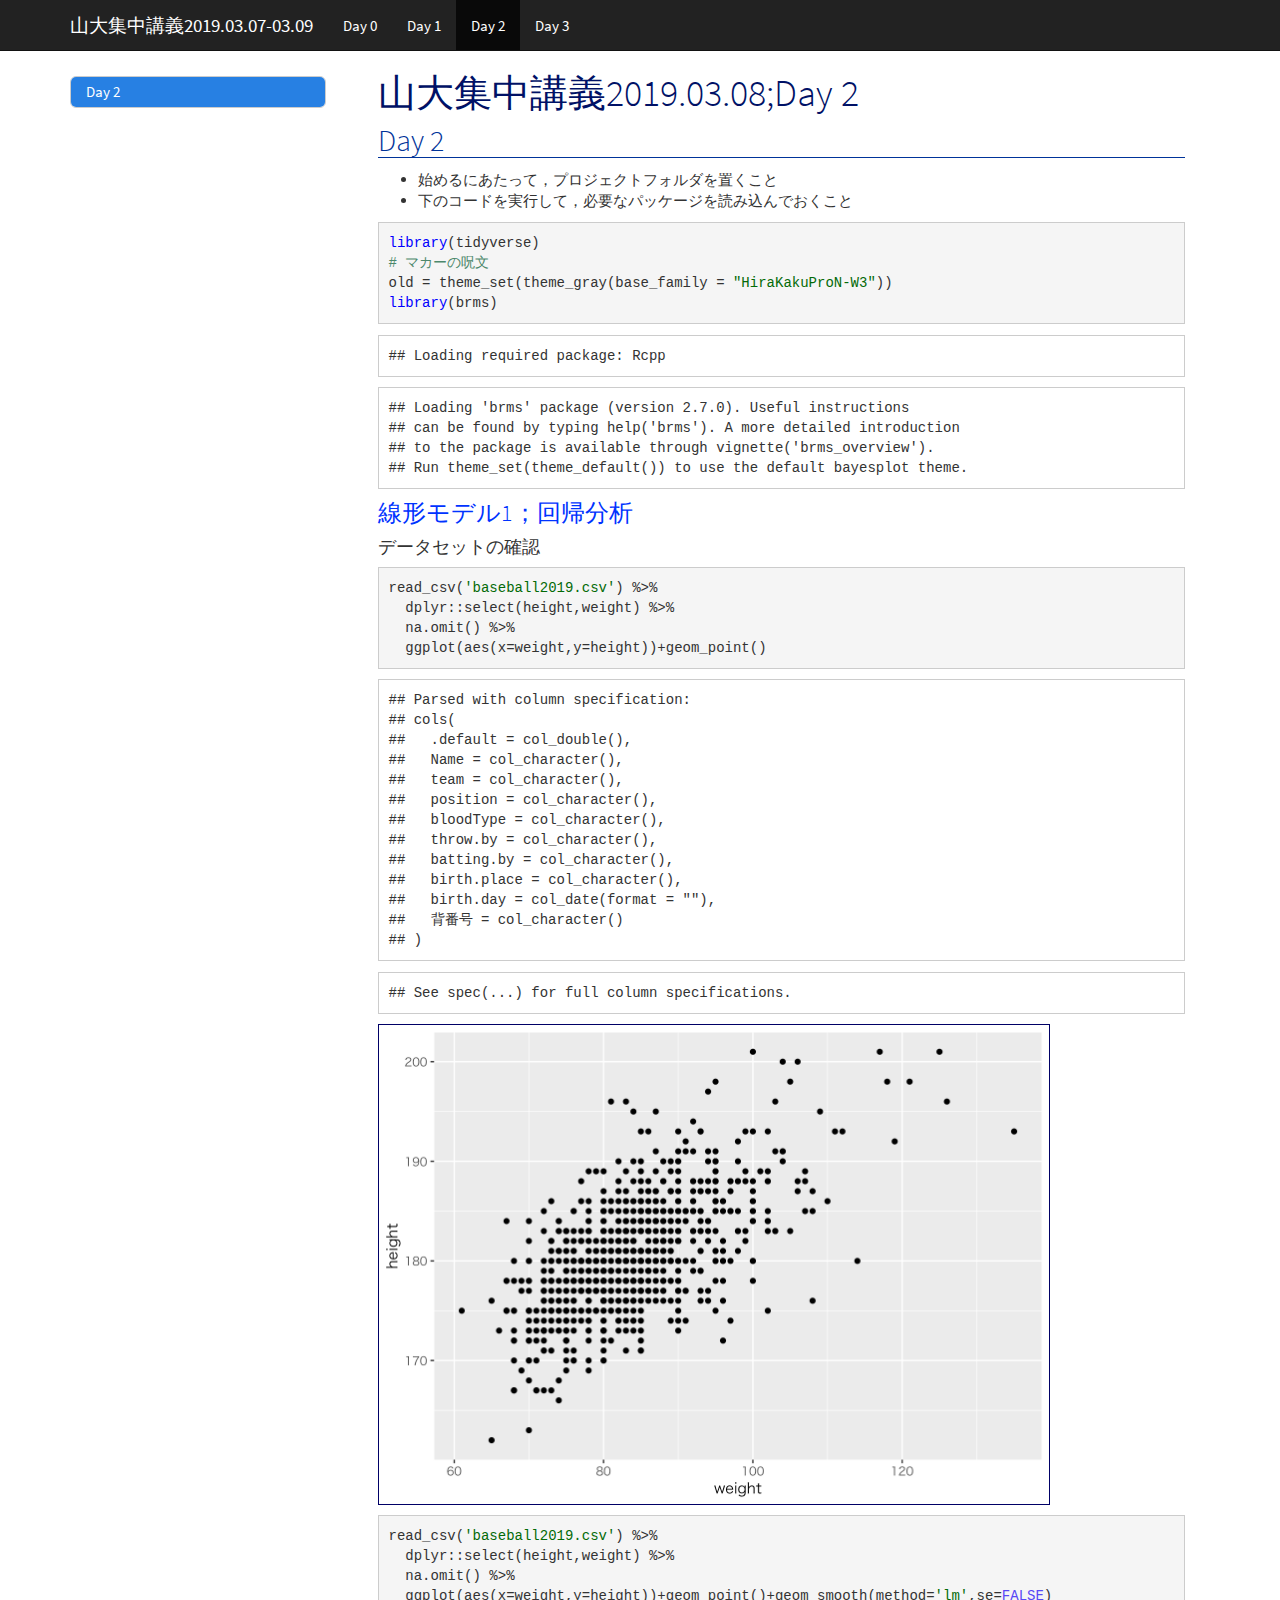
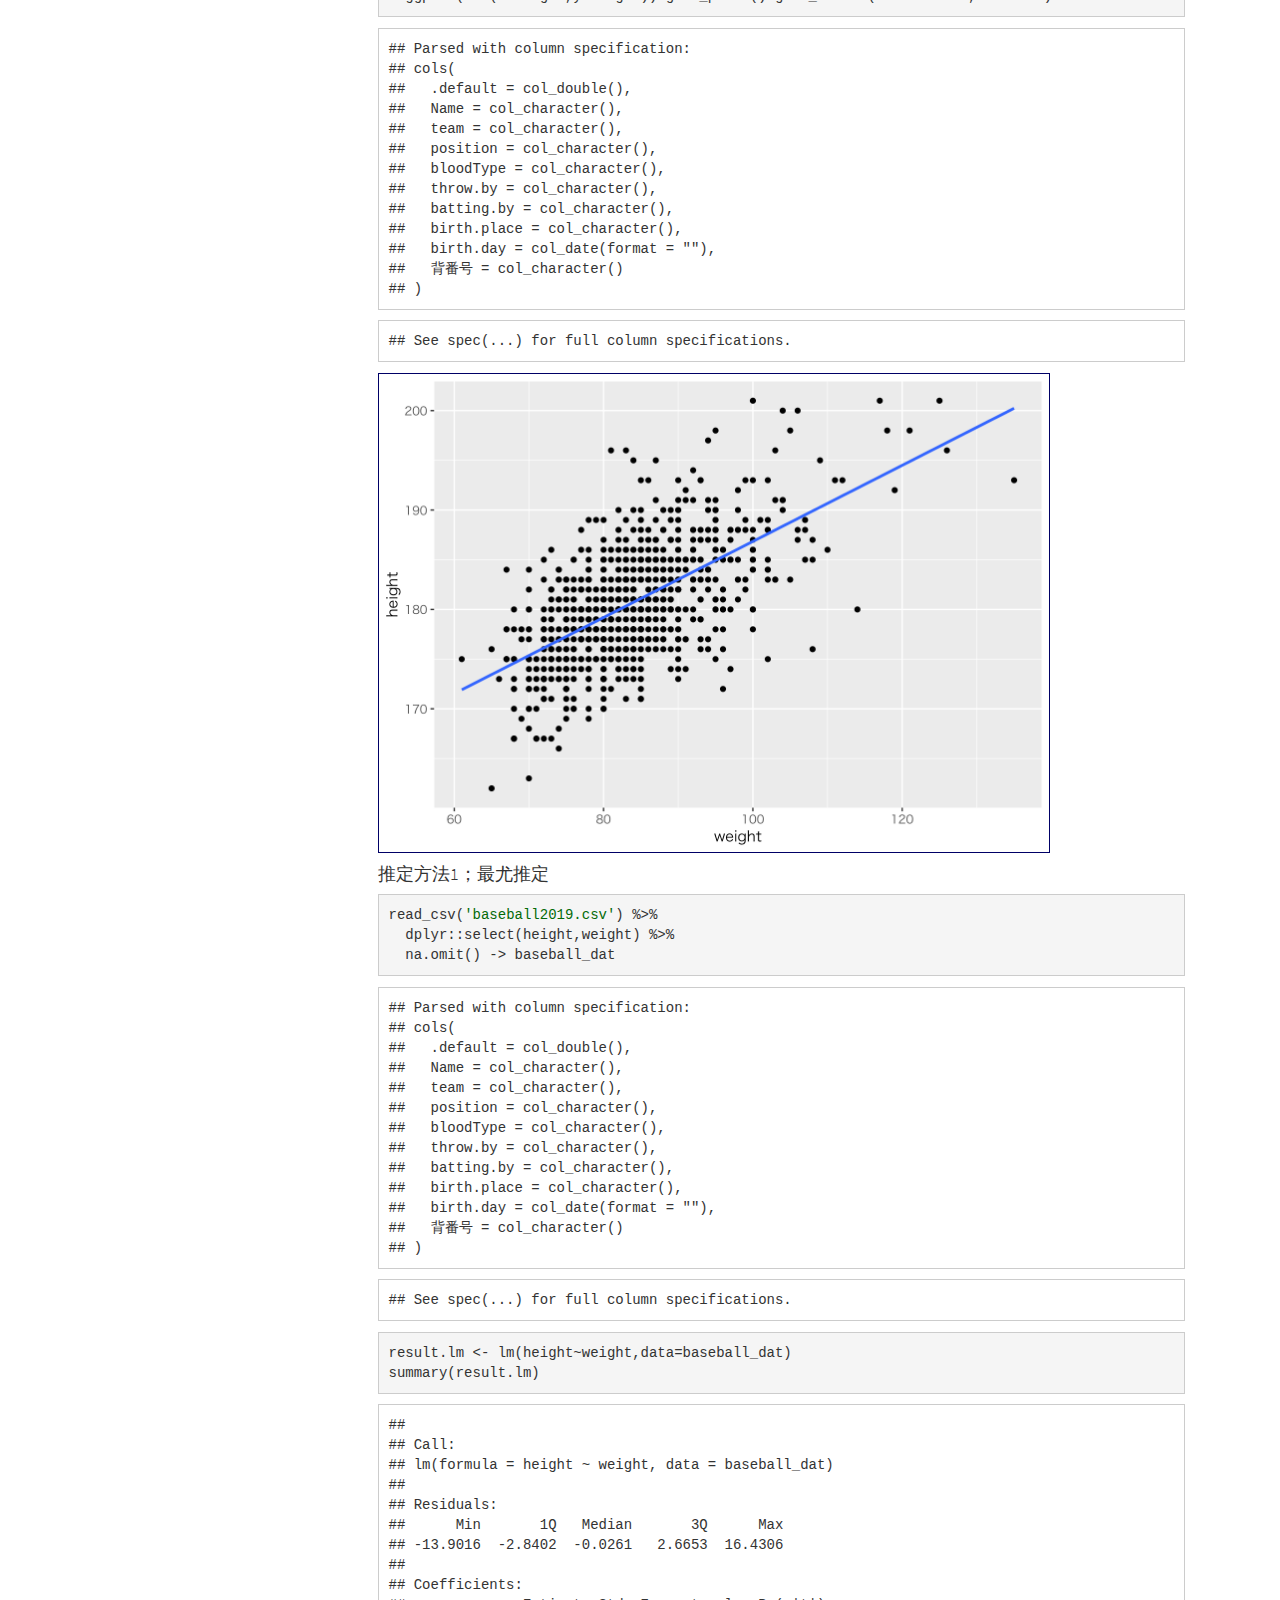
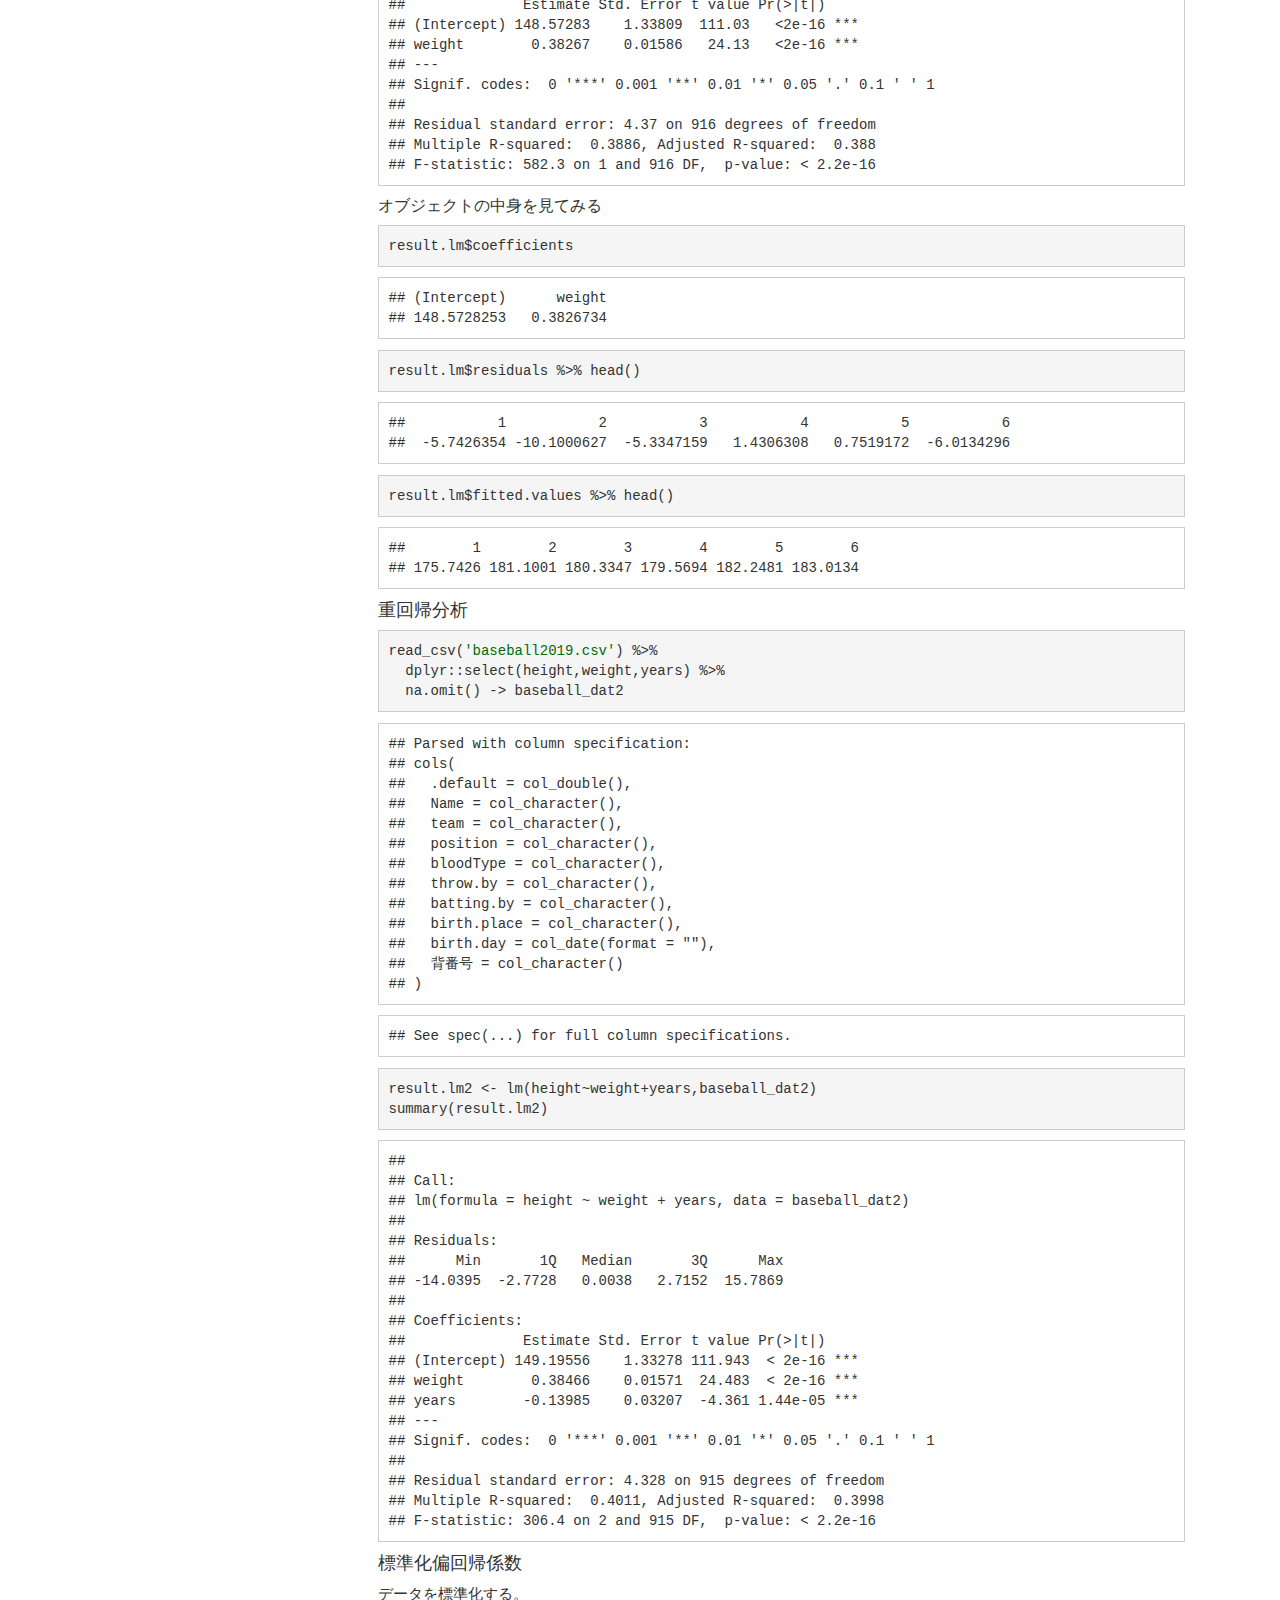
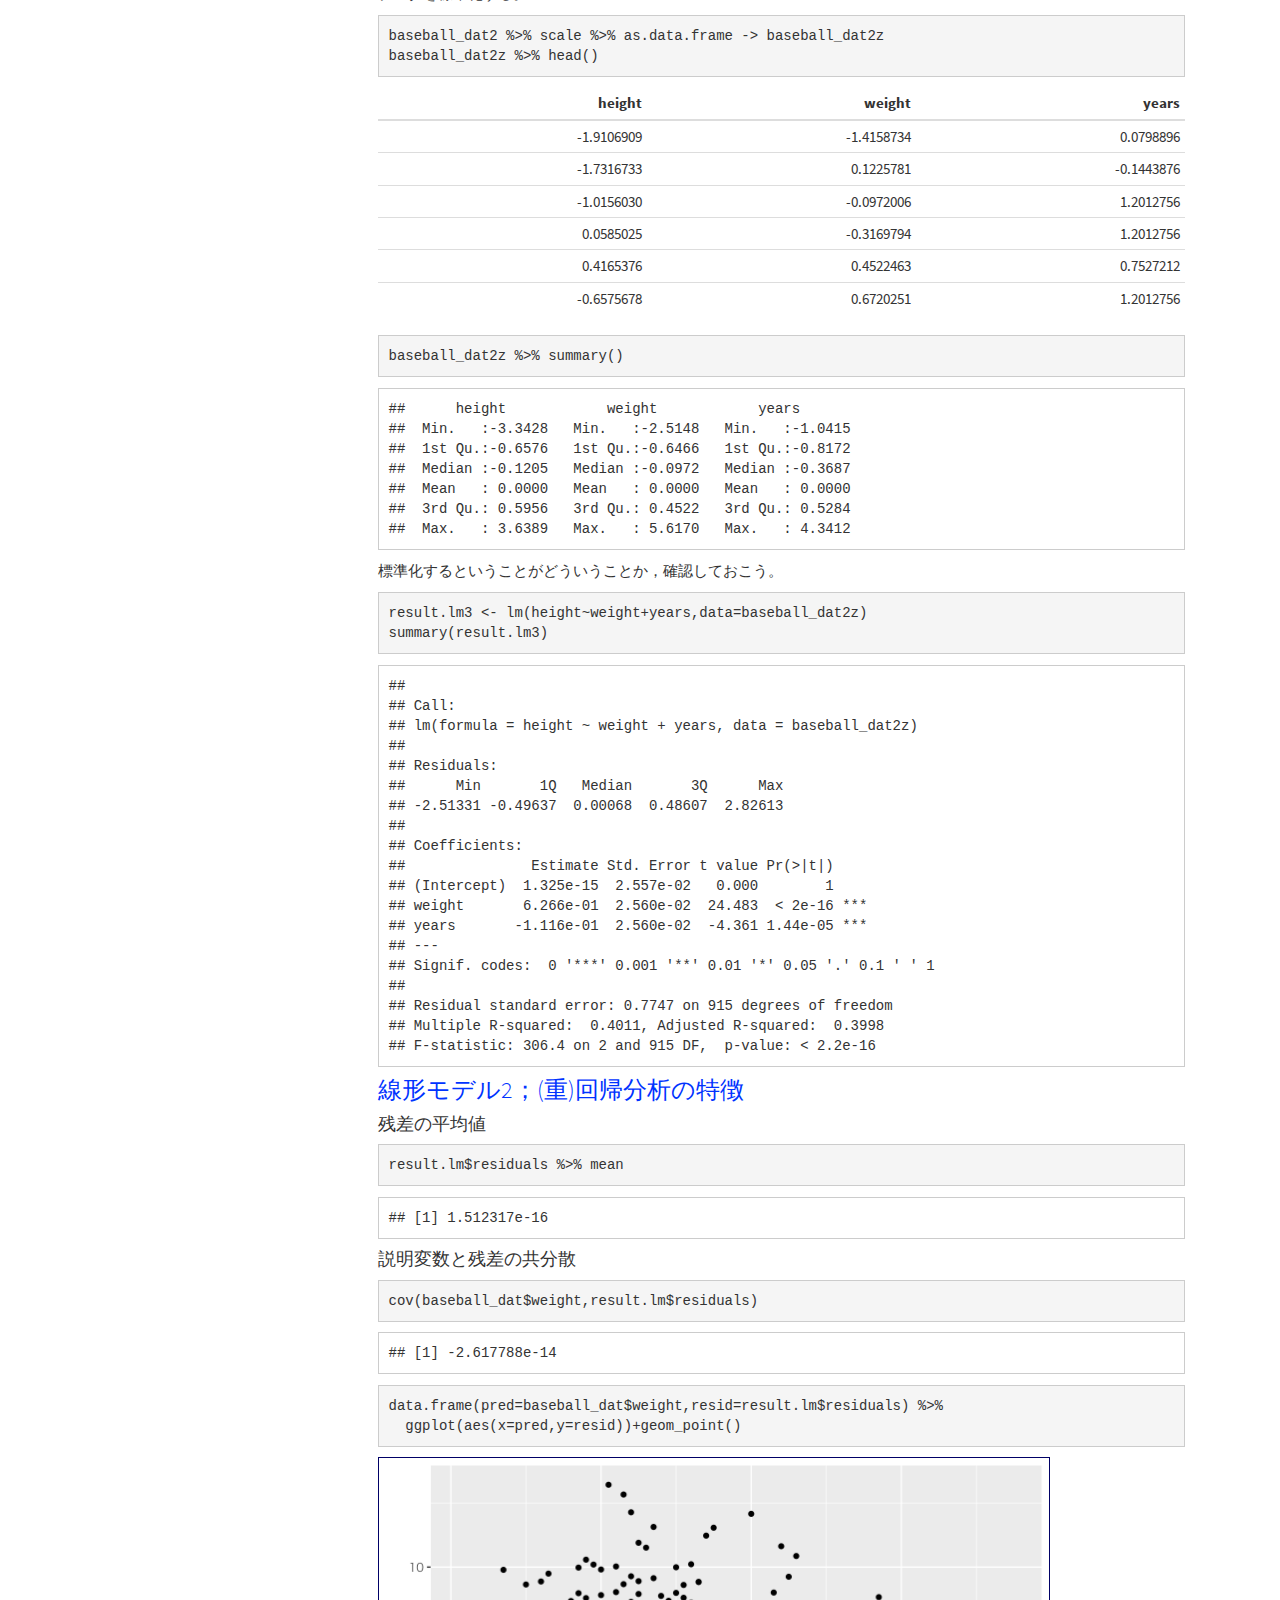
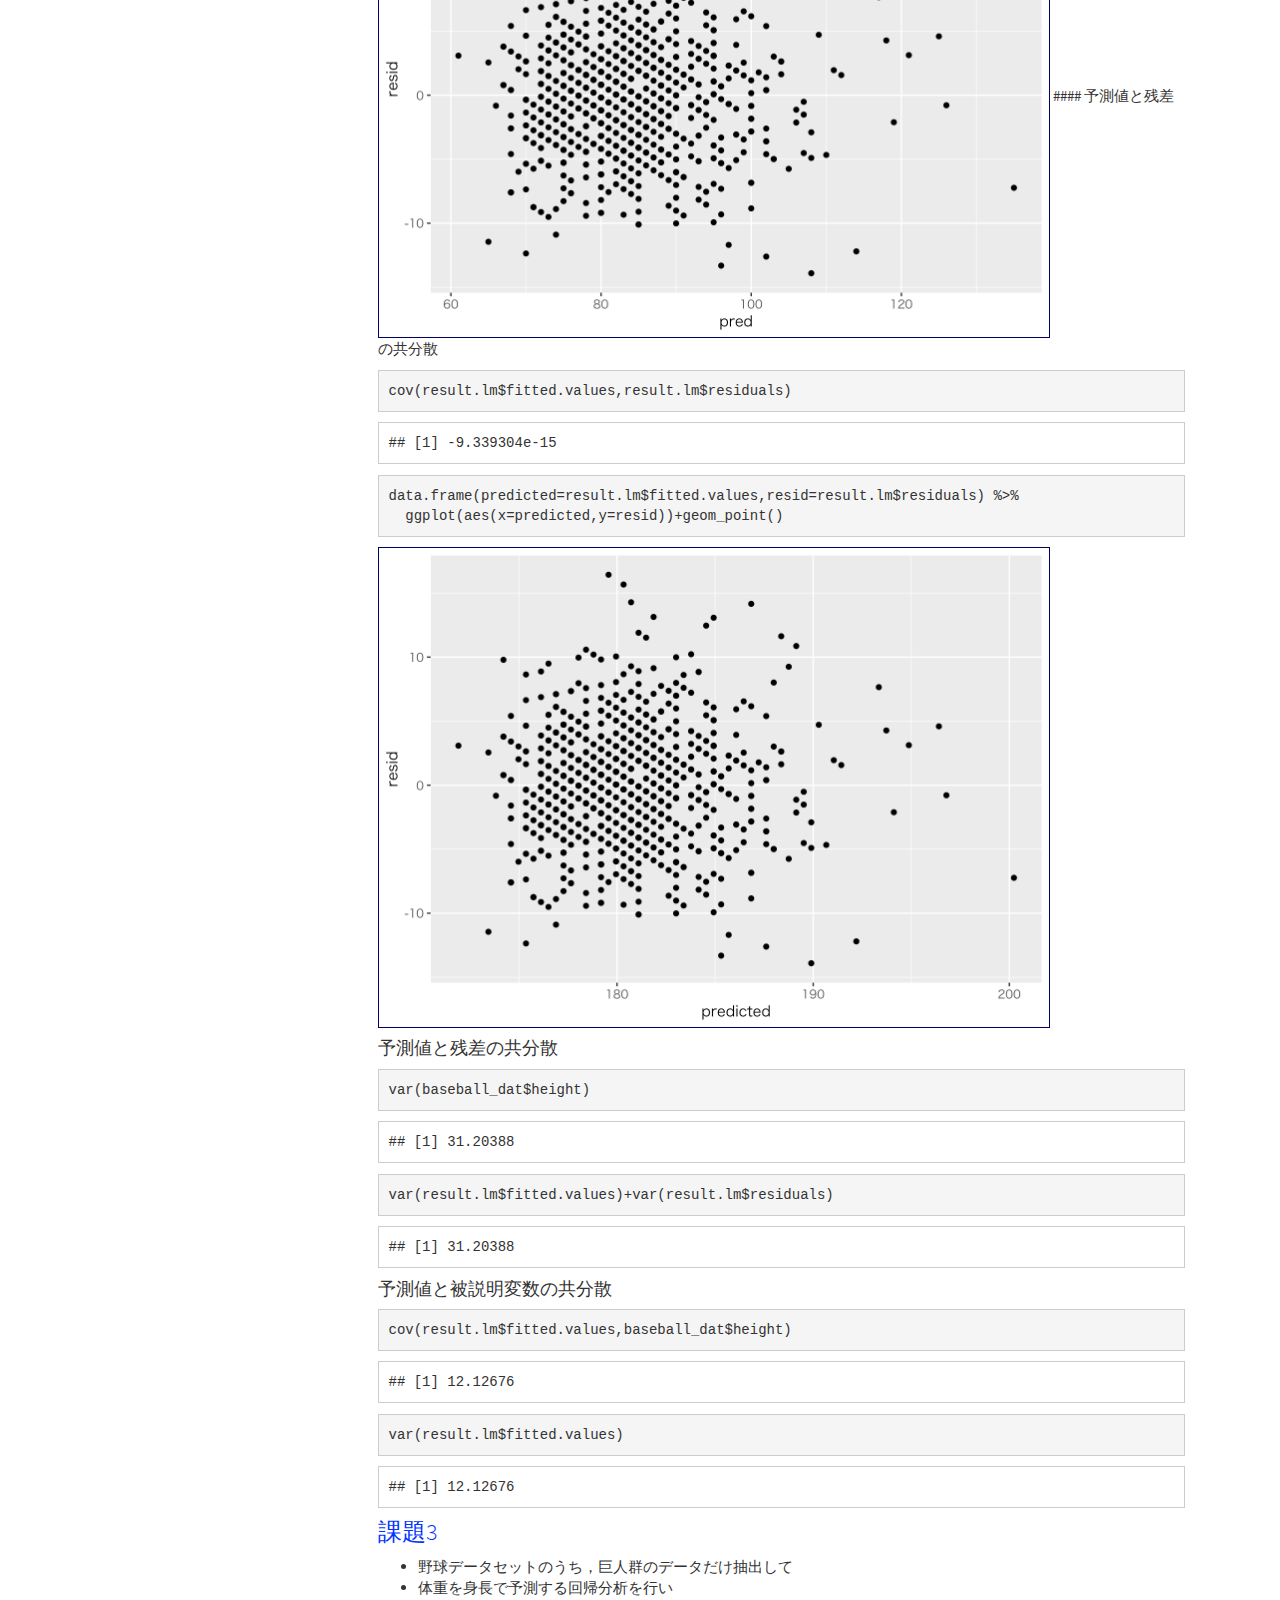
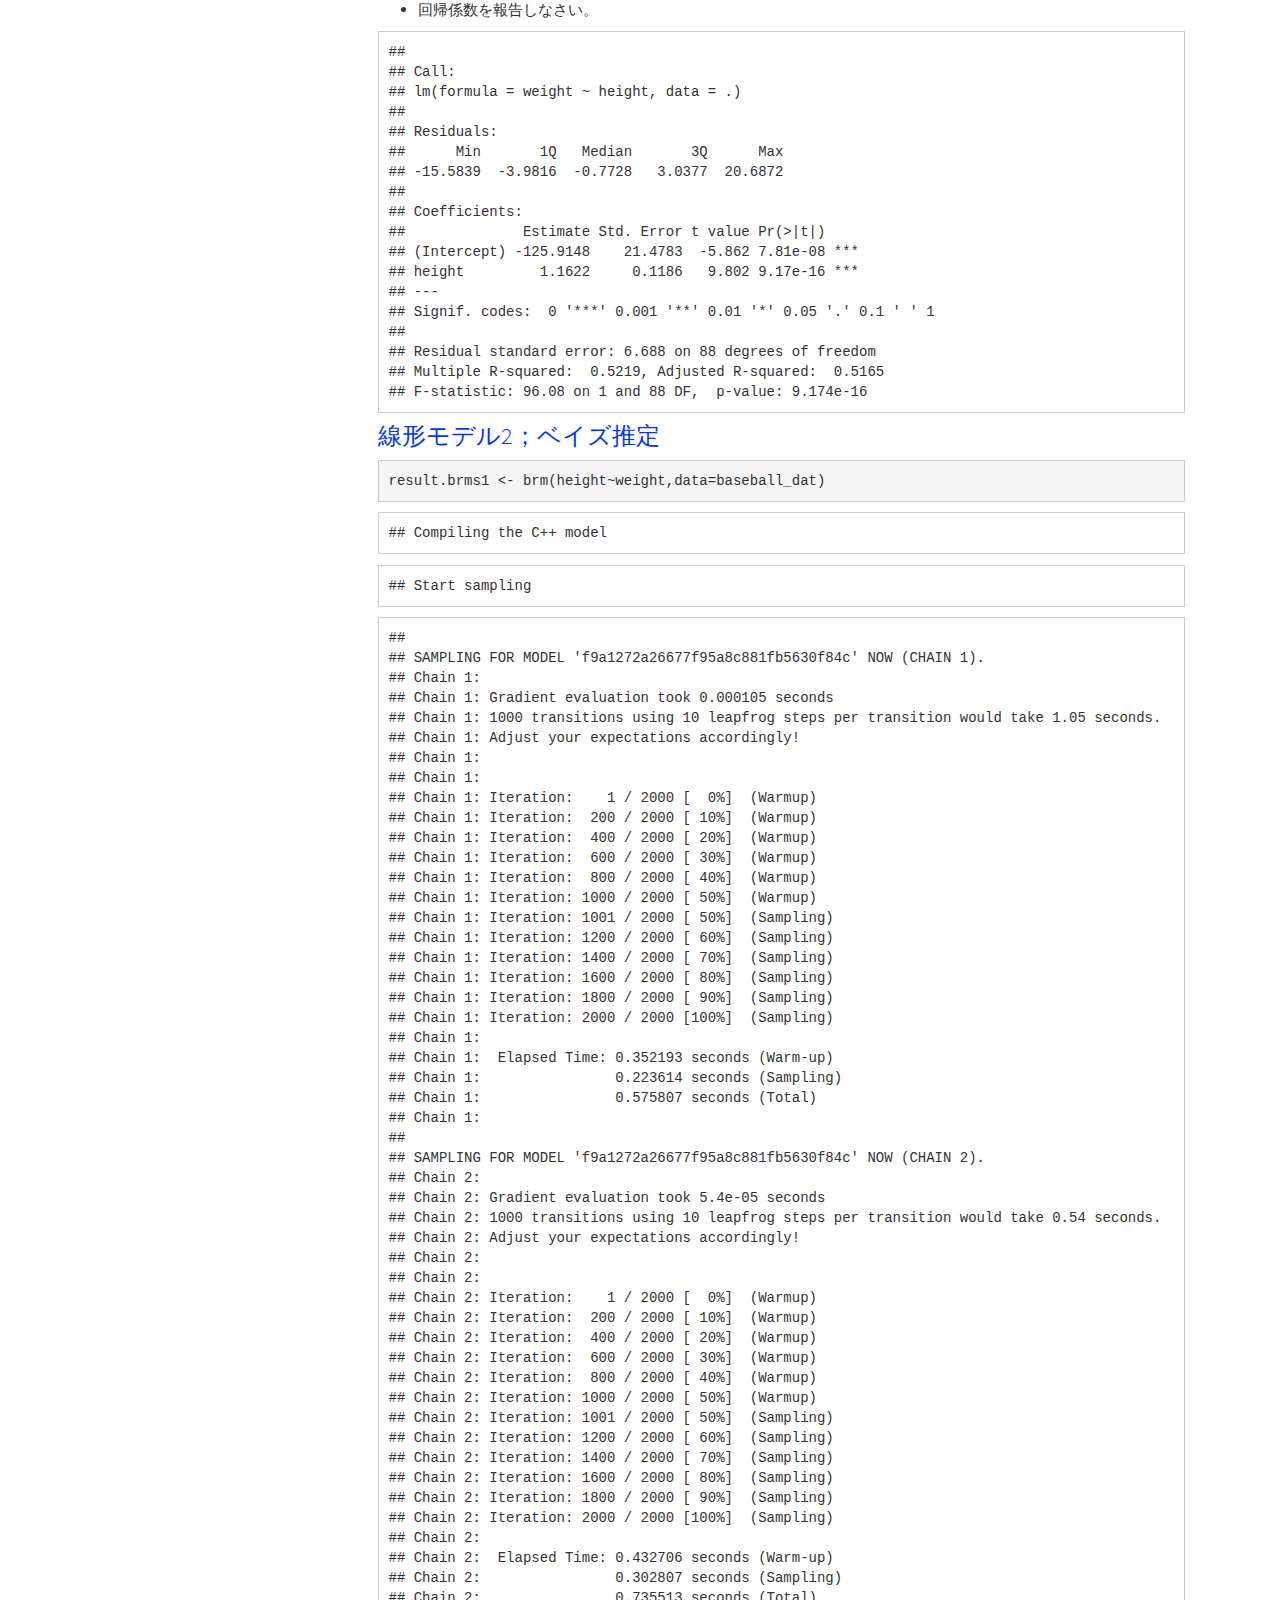
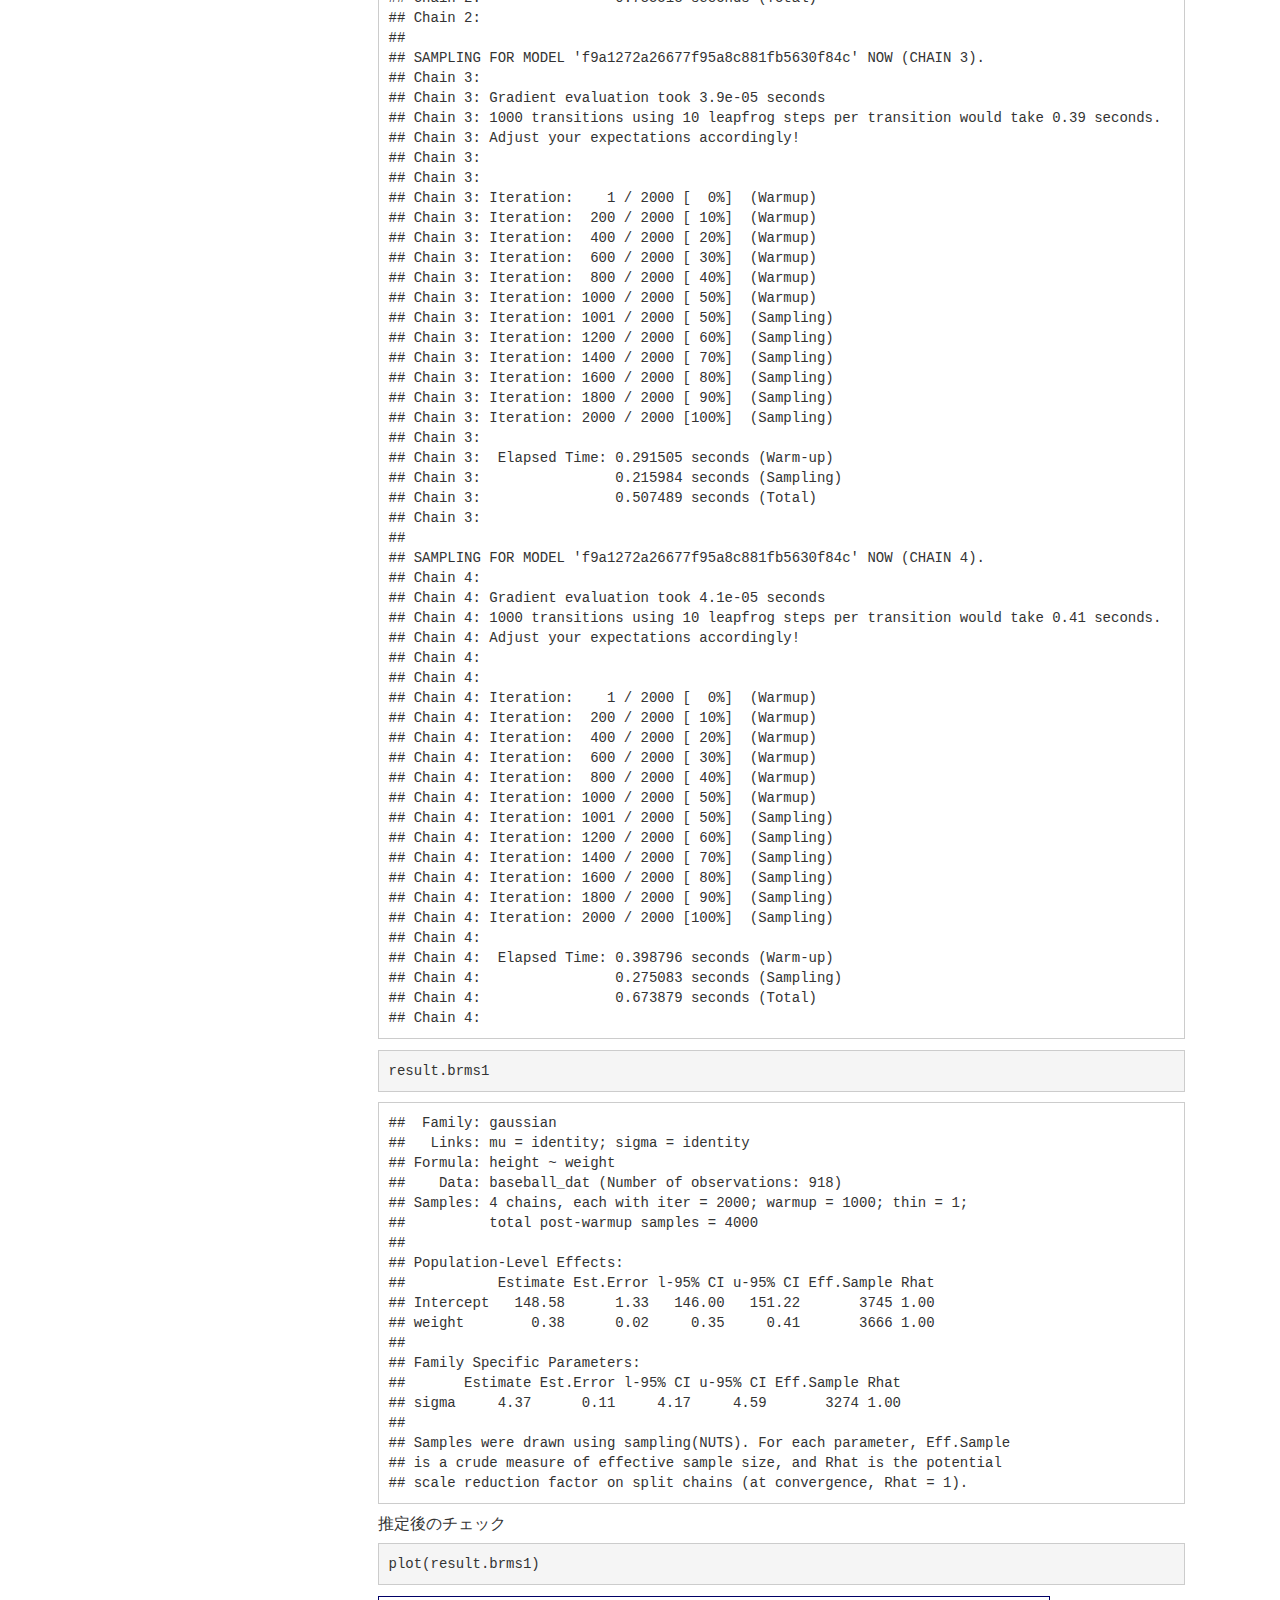
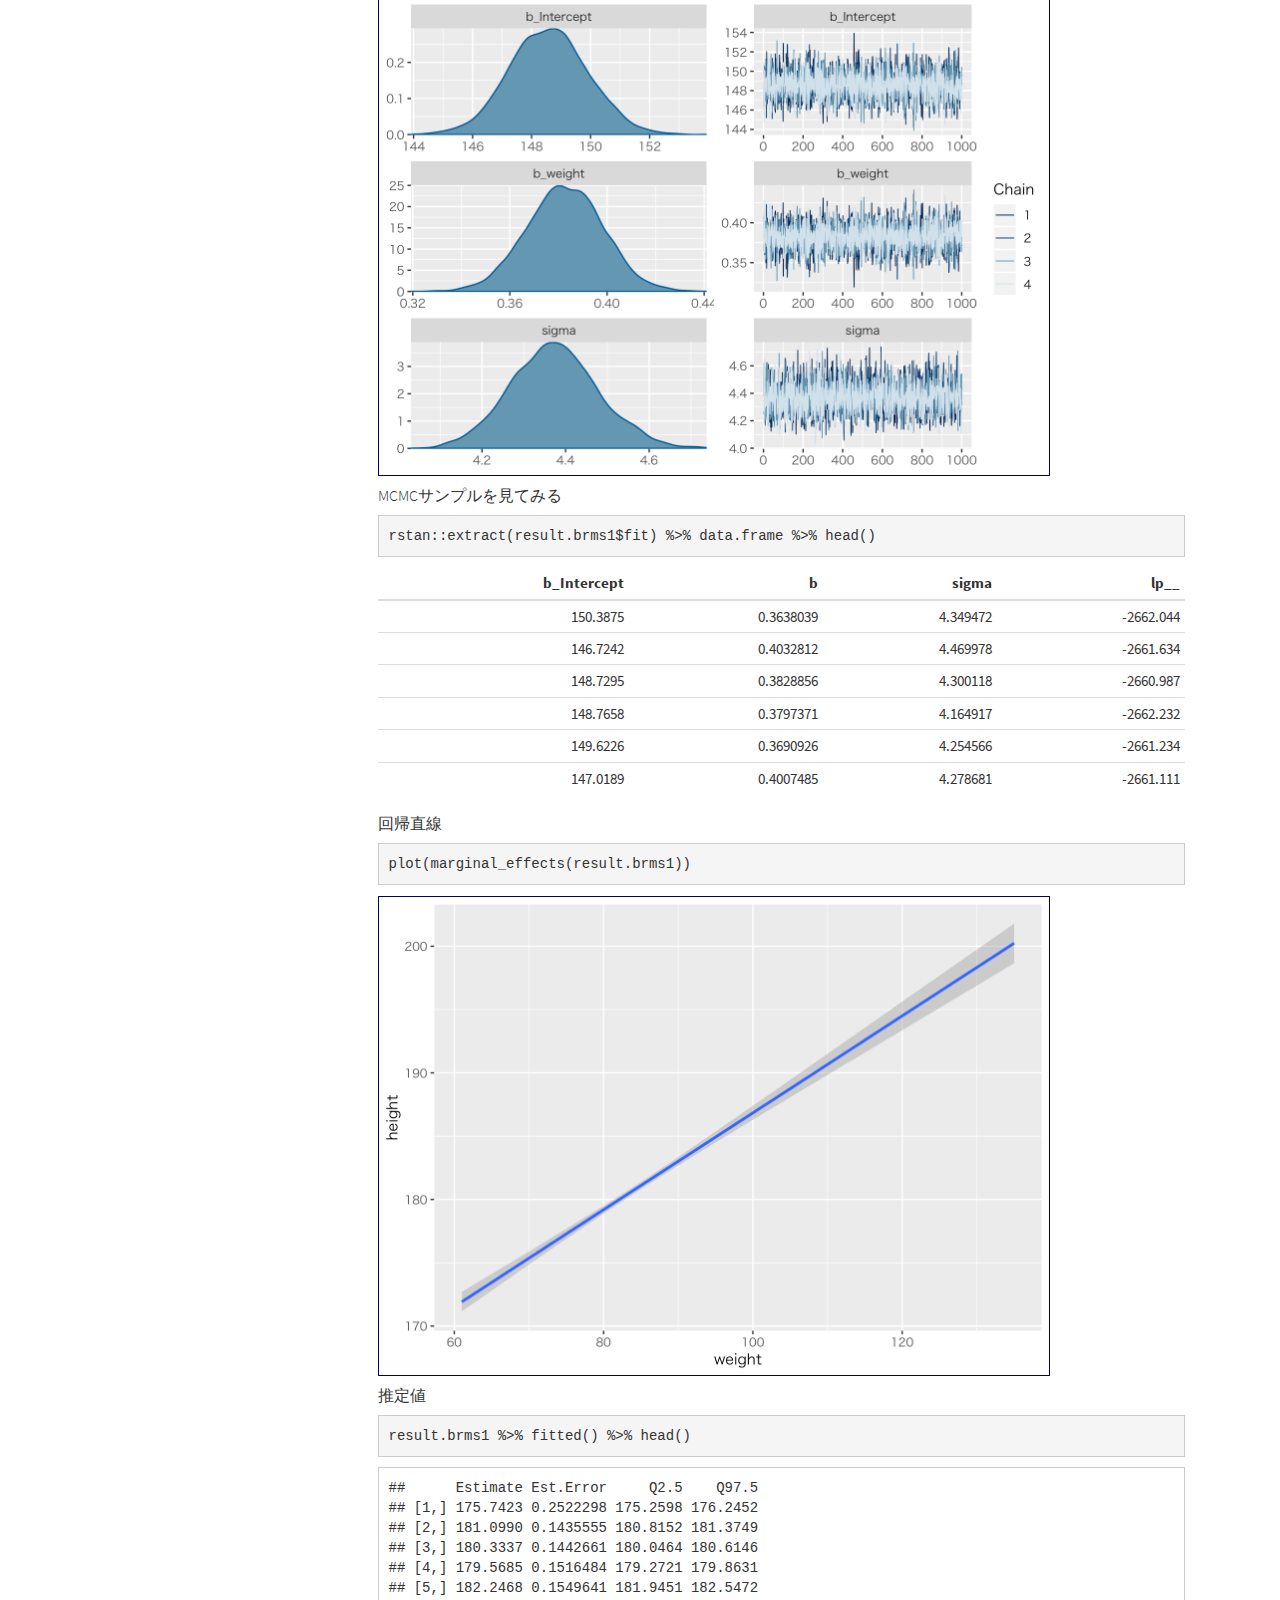
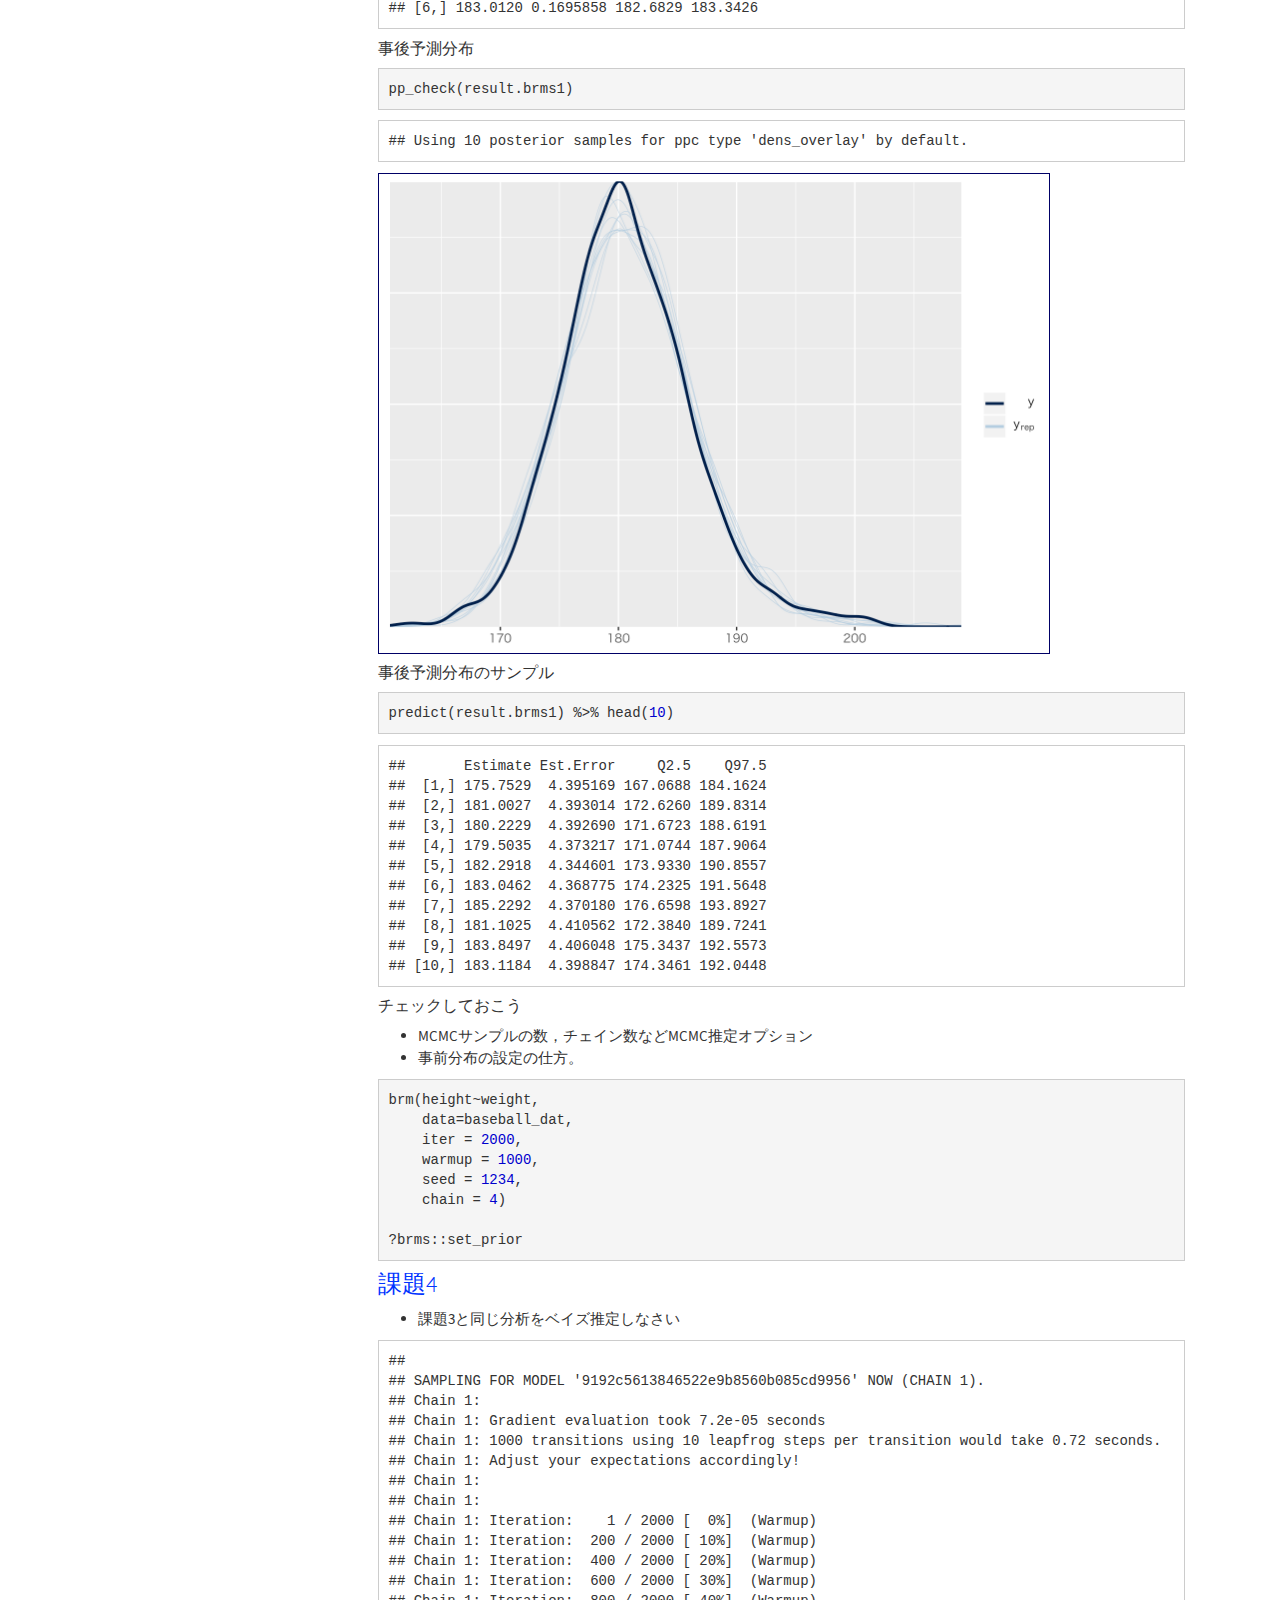
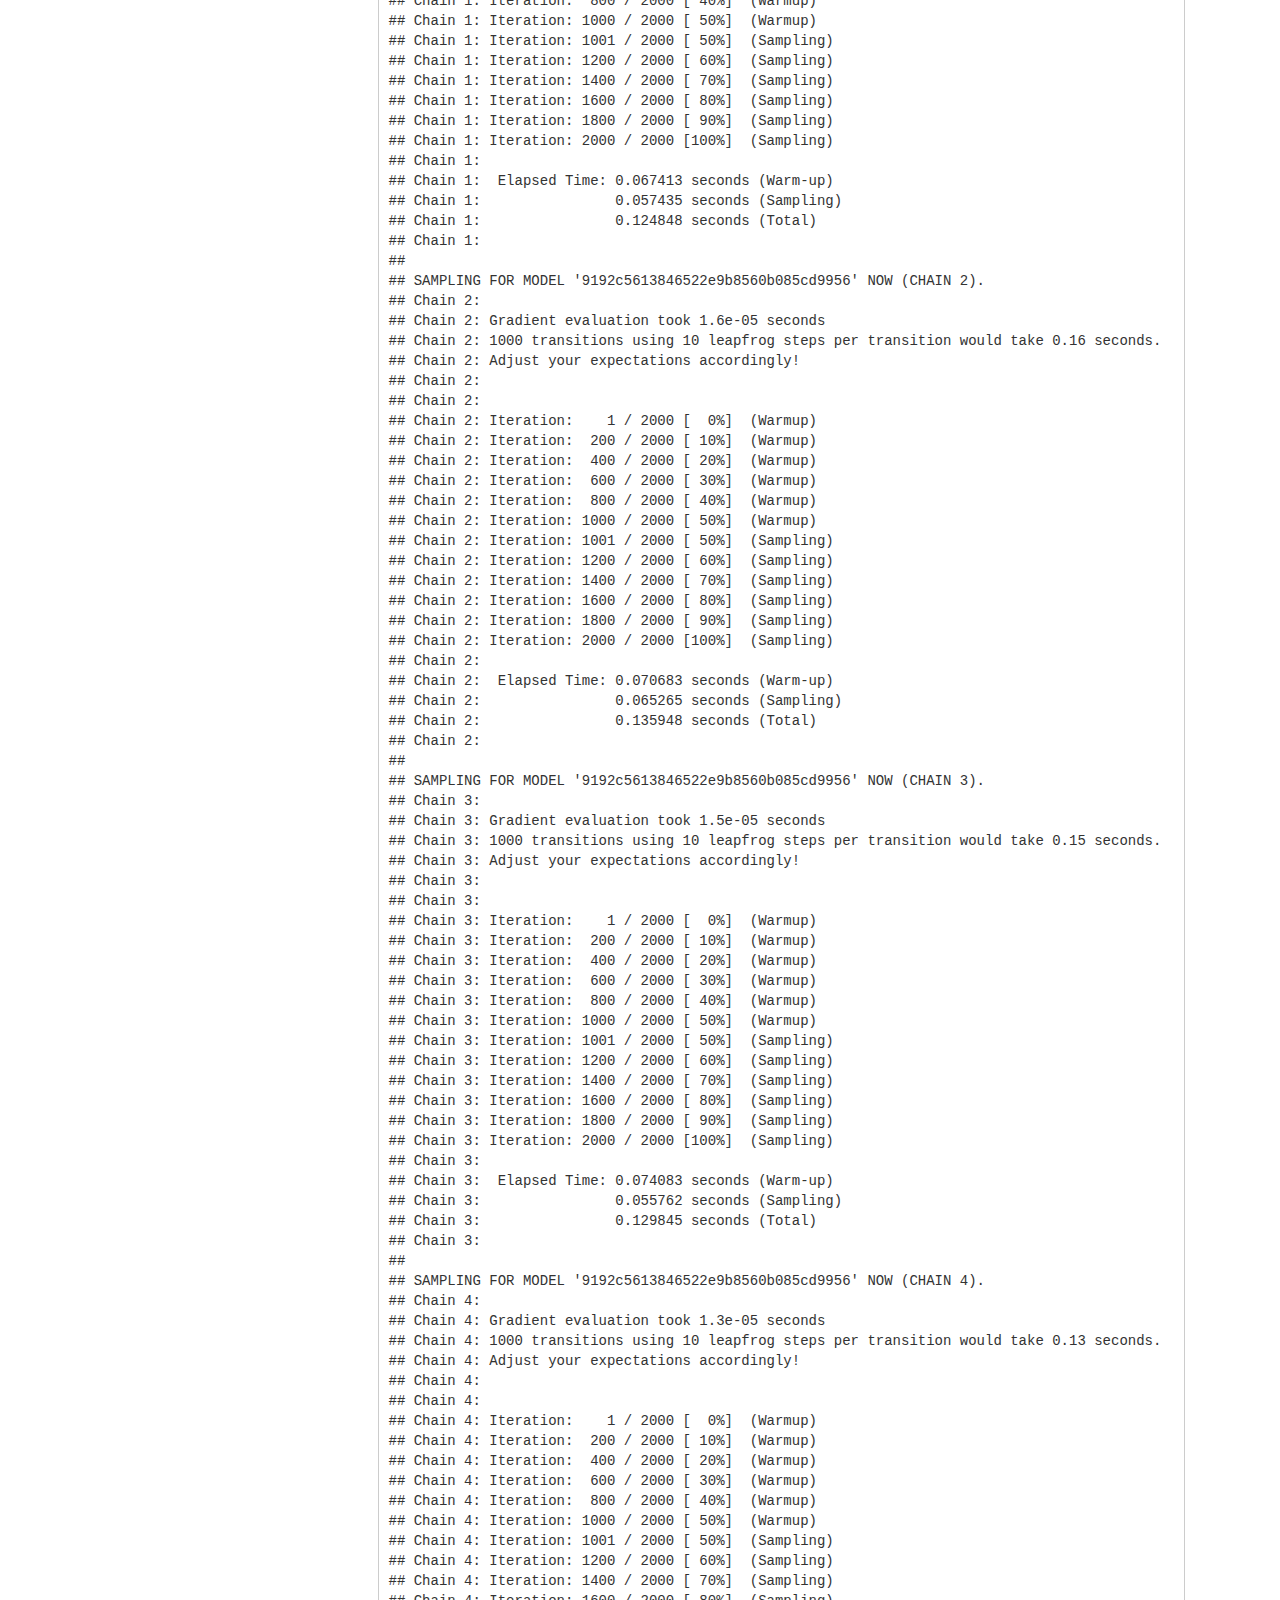
==== commit bc6b1094: "訂正" ====
--- a/docs/day2.html
+++ b/docs/day2.html
@@ -706,8 +706,8 @@
 <pre><code>## 
 ## SAMPLING FOR MODEL &#39;f9a1272a26677f95a8c881fb5630f84c&#39; NOW (CHAIN 1).
 ## Chain 1: 
-## Chain 1: Gradient evaluation took 0.000118 seconds
-## Chain 1: 1000 transitions using 10 leapfrog steps per transition would take 1.18 seconds.
+## Chain 1: Gradient evaluation took 0.000105 seconds
+## Chain 1: 1000 transitions using 10 leapfrog steps per transition would take 1.05 seconds.
 ## Chain 1: Adjust your expectations accordingly!
 ## Chain 1: 
 ## Chain 1: 
@@ -724,15 +724,15 @@
 ## Chain 1: Iteration: 1800 / 2000 [ 90%]  (Sampling)
 ## Chain 1: Iteration: 2000 / 2000 [100%]  (Sampling)
 ## Chain 1: 
-## Chain 1:  Elapsed Time: 0.348955 seconds (Warm-up)
-## Chain 1:                0.2172 seconds (Sampling)
-## Chain 1:                0.566155 seconds (Total)
+## Chain 1:  Elapsed Time: 0.352193 seconds (Warm-up)
+## Chain 1:                0.223614 seconds (Sampling)
+## Chain 1:                0.575807 seconds (Total)
 ## Chain 1: 
 ## 
 ## SAMPLING FOR MODEL &#39;f9a1272a26677f95a8c881fb5630f84c&#39; NOW (CHAIN 2).
 ## Chain 2: 
-## Chain 2: Gradient evaluation took 3.7e-05 seconds
-## Chain 2: 1000 transitions using 10 leapfrog steps per transition would take 0.37 seconds.
+## Chain 2: Gradient evaluation took 5.4e-05 seconds
+## Chain 2: 1000 transitions using 10 leapfrog steps per transition would take 0.54 seconds.
 ## Chain 2: Adjust your expectations accordingly!
 ## Chain 2: 
 ## Chain 2: 
@@ -749,15 +749,15 @@
 ## Chain 2: Iteration: 1800 / 2000 [ 90%]  (Sampling)
 ## Chain 2: Iteration: 2000 / 2000 [100%]  (Sampling)
 ## Chain 2: 
-## Chain 2:  Elapsed Time: 0.402071 seconds (Warm-up)
-## Chain 2:                0.279808 seconds (Sampling)
-## Chain 2:                0.681879 seconds (Total)
+## Chain 2:  Elapsed Time: 0.432706 seconds (Warm-up)
+## Chain 2:                0.302807 seconds (Sampling)
+## Chain 2:                0.735513 seconds (Total)
 ## Chain 2: 
 ## 
 ## SAMPLING FOR MODEL &#39;f9a1272a26677f95a8c881fb5630f84c&#39; NOW (CHAIN 3).
 ## Chain 3: 
-## Chain 3: Gradient evaluation took 3.7e-05 seconds
-## Chain 3: 1000 transitions using 10 leapfrog steps per transition would take 0.37 seconds.
+## Chain 3: Gradient evaluation took 3.9e-05 seconds
+## Chain 3: 1000 transitions using 10 leapfrog steps per transition would take 0.39 seconds.
 ## Chain 3: Adjust your expectations accordingly!
 ## Chain 3: 
 ## Chain 3: 
@@ -774,15 +774,15 @@
 ## Chain 3: Iteration: 1800 / 2000 [ 90%]  (Sampling)
 ## Chain 3: Iteration: 2000 / 2000 [100%]  (Sampling)
 ## Chain 3: 
-## Chain 3:  Elapsed Time: 0.280784 seconds (Warm-up)
-## Chain 3:                0.204237 seconds (Sampling)
-## Chain 3:                0.485021 seconds (Total)
+## Chain 3:  Elapsed Time: 0.291505 seconds (Warm-up)
+## Chain 3:                0.215984 seconds (Sampling)
+## Chain 3:                0.507489 seconds (Total)
 ## Chain 3: 
 ## 
 ## SAMPLING FOR MODEL &#39;f9a1272a26677f95a8c881fb5630f84c&#39; NOW (CHAIN 4).
 ## Chain 4: 
-## Chain 4: Gradient evaluation took 3.9e-05 seconds
-## Chain 4: 1000 transitions using 10 leapfrog steps per transition would take 0.39 seconds.
+## Chain 4: Gradient evaluation took 4.1e-05 seconds
+## Chain 4: 1000 transitions using 10 leapfrog steps per transition would take 0.41 seconds.
 ## Chain 4: Adjust your expectations accordingly!
 ## Chain 4: 
 ## Chain 4: 
@@ -799,9 +799,9 @@
 ## Chain 4: Iteration: 1800 / 2000 [ 90%]  (Sampling)
 ## Chain 4: Iteration: 2000 / 2000 [100%]  (Sampling)
 ## Chain 4: 
-## Chain 4:  Elapsed Time: 0.379958 seconds (Warm-up)
-## Chain 4:                0.251545 seconds (Sampling)
-## Chain 4:                0.631503 seconds (Total)
+## Chain 4:  Elapsed Time: 0.398796 seconds (Warm-up)
+## Chain 4:                0.275083 seconds (Sampling)
+## Chain 4:                0.673879 seconds (Total)
 ## Chain 4:</code></pre>
 <pre class="r"><code>result.brms1</code></pre>
 <pre><code>##  Family: gaussian 
@@ -902,7 +902,10 @@
 <h5>事後予測分布</h5>
 <pre class="r"><code>pp_check(result.brms1)</code></pre>
 <pre><code>## Using 10 posterior samples for ppc type &#39;dens_overlay&#39; by default.</code></pre>
-<p><img src="day2_files/figure-html/unnamed-chunk-22-1.png" width="672" /> ##### 事後予測分布のサンプル</p>
+<p><img src="day2_files/figure-html/unnamed-chunk-22-1.png" width="672" /></p>
+</div>
+<div id="section-17" class="section level5">
+<h5>事後予測分布のサンプル</h5>
 <pre class="r"><code>predict(result.brms1) %&gt;% head(10)</code></pre>
 <pre><code>##       Estimate Est.Error     Q2.5    Q97.5
 ##  [1,] 175.7529  4.395169 167.0688 184.1624
@@ -916,7 +919,7 @@
 ##  [9,] 183.8497  4.406048 175.3437 192.5573
 ## [10,] 183.1184  4.398847 174.3461 192.0448</code></pre>
 </div>
-<div id="section-17" class="section level5">
+<div id="section-18" class="section level5">
 <h5>チェックしておこう</h5>
 <ul>
 <li>MCMCサンプルの数，チェイン数などMCMC推定オプション</li>
@@ -932,7 +935,7 @@
 ?brms::set_prior</code></pre>
 </div>
 </div>
-<div id="section-18" class="section level3">
+<div id="section-19" class="section level3">
 <h3>課題4</h3>
 <ul>
 <li>課題3と同じ分析をベイズ推定しなさい</li>
@@ -940,8 +943,8 @@
 <pre><code>## 
 ## SAMPLING FOR MODEL &#39;9192c5613846522e9b8560b085cd9956&#39; NOW (CHAIN 1).
 ## Chain 1: 
-## Chain 1: Gradient evaluation took 4.3e-05 seconds
-## Chain 1: 1000 transitions using 10 leapfrog steps per transition would take 0.43 seconds.
+## Chain 1: Gradient evaluation took 7.2e-05 seconds
+## Chain 1: 1000 transitions using 10 leapfrog steps per transition would take 0.72 seconds.
 ## Chain 1: Adjust your expectations accordingly!
 ## Chain 1: 
 ## Chain 1: 
@@ -958,15 +961,15 @@
 ## Chain 1: Iteration: 1800 / 2000 [ 90%]  (Sampling)
 ## Chain 1: Iteration: 2000 / 2000 [100%]  (Sampling)
 ## Chain 1: 
-## Chain 1:  Elapsed Time: 0.062176 seconds (Warm-up)
-## Chain 1:                0.051719 seconds (Sampling)
-## Chain 1:                0.113895 seconds (Total)
+## Chain 1:  Elapsed Time: 0.067413 seconds (Warm-up)
+## Chain 1:                0.057435 seconds (Sampling)
+## Chain 1:                0.124848 seconds (Total)
 ## Chain 1: 
 ## 
 ## SAMPLING FOR MODEL &#39;9192c5613846522e9b8560b085cd9956&#39; NOW (CHAIN 2).
 ## Chain 2: 
-## Chain 2: Gradient evaluation took 1.3e-05 seconds
-## Chain 2: 1000 transitions using 10 leapfrog steps per transition would take 0.13 seconds.
+## Chain 2: Gradient evaluation took 1.6e-05 seconds
+## Chain 2: 1000 transitions using 10 leapfrog steps per transition would take 0.16 seconds.
 ## Chain 2: Adjust your expectations accordingly!
 ## Chain 2: 
 ## Chain 2: 
@@ -983,15 +986,15 @@
 ## Chain 2: Iteration: 1800 / 2000 [ 90%]  (Sampling)
 ## Chain 2: Iteration: 2000 / 2000 [100%]  (Sampling)
 ## Chain 2: 
-## Chain 2:  Elapsed Time: 0.062121 seconds (Warm-up)
-## Chain 2:                0.05778 seconds (Sampling)
-## Chain 2:                0.119901 seconds (Total)
+## Chain 2:  Elapsed Time: 0.070683 seconds (Warm-up)
+## Chain 2:                0.065265 seconds (Sampling)
+## Chain 2:                0.135948 seconds (Total)
 ## Chain 2: 
 ## 
 ## SAMPLING FOR MODEL &#39;9192c5613846522e9b8560b085cd9956&#39; NOW (CHAIN 3).
 ## Chain 3: 
-## Chain 3: Gradient evaluation took 1.3e-05 seconds
-## Chain 3: 1000 transitions using 10 leapfrog steps per transition would take 0.13 seconds.
+## Chain 3: Gradient evaluation took 1.5e-05 seconds
+## Chain 3: 1000 transitions using 10 leapfrog steps per transition would take 0.15 seconds.
 ## Chain 3: Adjust your expectations accordingly!
 ## Chain 3: 
 ## Chain 3: 
@@ -1008,15 +1011,15 @@
 ## Chain 3: Iteration: 1800 / 2000 [ 90%]  (Sampling)
 ## Chain 3: Iteration: 2000 / 2000 [100%]  (Sampling)
 ## Chain 3: 
-## Chain 3:  Elapsed Time: 0.069791 seconds (Warm-up)
-## Chain 3:                0.049727 seconds (Sampling)
-## Chain 3:                0.119518 seconds (Total)
+## Chain 3:  Elapsed Time: 0.074083 seconds (Warm-up)
+## Chain 3:                0.055762 seconds (Sampling)
+## Chain 3:                0.129845 seconds (Total)
 ## Chain 3: 
 ## 
 ## SAMPLING FOR MODEL &#39;9192c5613846522e9b8560b085cd9956&#39; NOW (CHAIN 4).
 ## Chain 4: 
-## Chain 4: Gradient evaluation took 1.6e-05 seconds
-## Chain 4: 1000 transitions using 10 leapfrog steps per transition would take 0.16 seconds.
+## Chain 4: Gradient evaluation took 1.3e-05 seconds
+## Chain 4: 1000 transitions using 10 leapfrog steps per transition would take 0.13 seconds.
 ## Chain 4: Adjust your expectations accordingly!
 ## Chain 4: 
 ## Chain 4: 
@@ -1033,9 +1036,9 @@
 ## Chain 4: Iteration: 1800 / 2000 [ 90%]  (Sampling)
 ## Chain 4: Iteration: 2000 / 2000 [100%]  (Sampling)
 ## Chain 4: 
-## Chain 4:  Elapsed Time: 0.057113 seconds (Warm-up)
-## Chain 4:                0.051701 seconds (Sampling)
-## Chain 4:                0.108814 seconds (Total)
+## Chain 4:  Elapsed Time: 0.061684 seconds (Warm-up)
+## Chain 4:                0.05435 seconds (Sampling)
+## Chain 4:                0.116034 seconds (Total)
 ## Chain 4:</code></pre>
 <pre><code>##  Family: gaussian 
 ##   Links: mu = identity; sigma = identity 
@@ -1057,7 +1060,7 @@
 ## is a crude measure of effective sample size, and Rhat is the potential 
 ## scale reduction factor on split chains (at convergence, Rhat = 1).</code></pre>
 </div>
-<div id="section-19" class="section level3">
+<div id="section-20" class="section level3">
 <h3>線形モデル3；一般線形モデル</h3>
 <p>利き腕の違いを考慮したいとする。</p>
 <pre class="r"><code>read_csv(&#39;baseball2019.csv&#39;) %&gt;% 
@@ -1102,7 +1105,7 @@
 ## Residual standard error: 5.577 on 916 degrees of freedom
 ## Multiple R-squared:  0.004285,   Adjusted R-squared:  0.003198 
 ## F-statistic: 3.942 on 1 and 916 DF,  p-value: 0.0474</code></pre>
-<div id="section-20" class="section level5">
+<div id="section-21" class="section level5">
 <h5>ちなみに検定では</h5>
 <pre class="r"><code>t.test(height~throw.by,data=baseball_dat3)</code></pre>
 <pre><code>## 
@@ -1117,7 +1120,7 @@
 ## mean in group 右 mean in group 左 
 ##         180.8455         179.8982</code></pre>
 </div>
-<div id="section-21" class="section level5">
+<div id="section-22" class="section level5">
 <h5>ベイズ推定では</h5>
 <p>こっちのほうがわかりやすい。</p>
 <pre class="r"><code>result.brms2 &lt;- brm(height~throw.by,baseball_dat3)</code></pre>
@@ -1127,8 +1130,8 @@
 <pre><code>## 
 ## SAMPLING FOR MODEL &#39;f9a1272a26677f95a8c881fb5630f84c&#39; NOW (CHAIN 1).
 ## Chain 1: 
-## Chain 1: Gradient evaluation took 7.2e-05 seconds
-## Chain 1: 1000 transitions using 10 leapfrog steps per transition would take 0.72 seconds.
+## Chain 1: Gradient evaluation took 8.1e-05 seconds
+## Chain 1: 1000 transitions using 10 leapfrog steps per transition would take 0.81 seconds.
 ## Chain 1: Adjust your expectations accordingly!
 ## Chain 1: 
 ## Chain 1: 
@@ -1145,15 +1148,15 @@
 ## Chain 1: Iteration: 1800 / 2000 [ 90%]  (Sampling)
 ## Chain 1: Iteration: 2000 / 2000 [100%]  (Sampling)
 ## Chain 1: 
-## Chain 1:  Elapsed Time: 0.32078 seconds (Warm-up)
-## Chain 1:                0.147356 seconds (Sampling)
-## Chain 1:                0.468136 seconds (Total)
+## Chain 1:  Elapsed Time: 0.355082 seconds (Warm-up)
+## Chain 1:                0.164915 seconds (Sampling)
+## Chain 1:                0.519997 seconds (Total)
 ## Chain 1: 
 ## 
 ## SAMPLING FOR MODEL &#39;f9a1272a26677f95a8c881fb5630f84c&#39; NOW (CHAIN 2).
 ## Chain 2: 
-## Chain 2: Gradient evaluation took 4e-05 seconds
-## Chain 2: 1000 transitions using 10 leapfrog steps per transition would take 0.4 seconds.
+## Chain 2: Gradient evaluation took 4.4e-05 seconds
+## Chain 2: 1000 transitions using 10 leapfrog steps per transition would take 0.44 seconds.
 ## Chain 2: Adjust your expectations accordingly!
 ## Chain 2: 
 ## Chain 2: 
@@ -1170,15 +1173,15 @@
 ## Chain 2: Iteration: 1800 / 2000 [ 90%]  (Sampling)
 ## Chain 2: Iteration: 2000 / 2000 [100%]  (Sampling)
 ## Chain 2: 
-## Chain 2:  Elapsed Time: 0.388411 seconds (Warm-up)
-## Chain 2:                0.201123 seconds (Sampling)
-## Chain 2:                0.589534 seconds (Total)
+## Chain 2:  Elapsed Time: 0.436207 seconds (Warm-up)
+## Chain 2:                0.22492 seconds (Sampling)
+## Chain 2:                0.661127 seconds (Total)
 ## Chain 2: 
 ## 
 ## SAMPLING FOR MODEL &#39;f9a1272a26677f95a8c881fb5630f84c&#39; NOW (CHAIN 3).
 ## Chain 3: 
-## Chain 3: Gradient evaluation took 3.8e-05 seconds
-## Chain 3: 1000 transitions using 10 leapfrog steps per transition would take 0.38 seconds.
+## Chain 3: Gradient evaluation took 4.4e-05 seconds
+## Chain 3: 1000 transitions using 10 leapfrog steps per transition would take 0.44 seconds.
 ## Chain 3: Adjust your expectations accordingly!
 ## Chain 3: 
 ## Chain 3: 
@@ -1195,15 +1198,15 @@
 ## Chain 3: Iteration: 1800 / 2000 [ 90%]  (Sampling)
 ## Chain 3: Iteration: 2000 / 2000 [100%]  (Sampling)
 ## Chain 3: 
-## Chain 3:  Elapsed Time: 0.384438 seconds (Warm-up)
-## Chain 3:                0.207236 seconds (Sampling)
-## Chain 3:                0.591674 seconds (Total)
+## Chain 3:  Elapsed Time: 0.432731 seconds (Warm-up)
+## Chain 3:                0.262282 seconds (Sampling)
+## Chain 3:                0.695013 seconds (Total)
 ## Chain 3: 
 ## 
 ## SAMPLING FOR MODEL &#39;f9a1272a26677f95a8c881fb5630f84c&#39; NOW (CHAIN 4).
 ## Chain 4: 
-## Chain 4: Gradient evaluation took 3.8e-05 seconds
-## Chain 4: 1000 transitions using 10 leapfrog steps per transition would take 0.38 seconds.
+## Chain 4: Gradient evaluation took 4.2e-05 seconds
+## Chain 4: 1000 transitions using 10 leapfrog steps per transition would take 0.42 seconds.
 ## Chain 4: Adjust your expectations accordingly!
 ## Chain 4: 
 ## Chain 4: 
@@ -1220,9 +1223,9 @@
 ## Chain 4: Iteration: 1800 / 2000 [ 90%]  (Sampling)
 ## Chain 4: Iteration: 2000 / 2000 [100%]  (Sampling)
 ## Chain 4: 
-## Chain 4:  Elapsed Time: 0.321407 seconds (Warm-up)
-## Chain 4:                0.305668 seconds (Sampling)
-## Chain 4:                0.627075 seconds (Total)
+## Chain 4:  Elapsed Time: 0.357155 seconds (Warm-up)
+## Chain 4:                0.346893 seconds (Sampling)
+## Chain 4:                0.704048 seconds (Total)
 ## Chain 4:</code></pre>
 <pre class="r"><code>result.brms2</code></pre>
 <pre><code>##  Family: gaussian 
@@ -1247,7 +1250,7 @@
 <pre class="r"><code>plot(marginal_effects(result.brms2))</code></pre>
 <p><img src="day2_files/figure-html/unnamed-chunk-29-1.png" width="672" /></p>
 </div>
-<div id="section-22" class="section level5">
+<div id="section-23" class="section level5">
 <h5>二要因の場合(間・間計画)</h5>
 <p>利き手は投げる時と打つときがあるので・・・</p>
 <pre class="r"><code>read_csv(&quot;baseball2019.csv&quot;) %&gt;% 
@@ -1276,8 +1279,8 @@
 <pre><code>## 
 ## SAMPLING FOR MODEL &#39;f9a1272a26677f95a8c881fb5630f84c&#39; NOW (CHAIN 1).
 ## Chain 1: 
-## Chain 1: Gradient evaluation took 8.6e-05 seconds
-## Chain 1: 1000 transitions using 10 leapfrog steps per transition would take 0.86 seconds.
+## Chain 1: Gradient evaluation took 0.000104 seconds
+## Chain 1: 1000 transitions using 10 leapfrog steps per transition would take 1.04 seconds.
 ## Chain 1: Adjust your expectations accordingly!
 ## Chain 1: 
 ## Chain 1: 
@@ -1294,15 +1297,15 @@
 ## Chain 1: Iteration: 1800 / 2000 [ 90%]  (Sampling)
 ## Chain 1: Iteration: 2000 / 2000 [100%]  (Sampling)
 ## Chain 1: 
-## Chain 1:  Elapsed Time: 2.52845 seconds (Warm-up)
-## Chain 1:                2.11898 seconds (Sampling)
-## Chain 1:                4.64743 seconds (Total)
+## Chain 1:  Elapsed Time: 2.9133 seconds (Warm-up)
+## Chain 1:                2.43391 seconds (Sampling)
+## Chain 1:                5.34721 seconds (Total)
 ## Chain 1: 
 ## 
 ## SAMPLING FOR MODEL &#39;f9a1272a26677f95a8c881fb5630f84c&#39; NOW (CHAIN 2).
 ## Chain 2: 
-## Chain 2: Gradient evaluation took 0.000112 seconds
-## Chain 2: 1000 transitions using 10 leapfrog steps per transition would take 1.12 seconds.
+## Chain 2: Gradient evaluation took 6.2e-05 seconds
+## Chain 2: 1000 transitions using 10 leapfrog steps per transition would take 0.62 seconds.
 ## Chain 2: Adjust your expectations accordingly!
 ## Chain 2: 
 ## Chain 2: 
@@ -1319,15 +1322,15 @@
 ## Chain 2: Iteration: 1800 / 2000 [ 90%]  (Sampling)
 ## Chain 2: Iteration: 2000 / 2000 [100%]  (Sampling)
 ## Chain 2: 
-## Chain 2:  Elapsed Time: 2.62598 seconds (Warm-up)
-## Chain 2:                1.98947 seconds (Sampling)
-## Chain 2:                4.61545 seconds (Total)
+## Chain 2:  Elapsed Time: 2.97995 seconds (Warm-up)
+## Chain 2:                2.29487 seconds (Sampling)
+## Chain 2:                5.27483 seconds (Total)
 ## Chain 2: 
 ## 
 ## SAMPLING FOR MODEL &#39;f9a1272a26677f95a8c881fb5630f84c&#39; NOW (CHAIN 3).
 ## Chain 3: 
-## Chain 3: Gradient evaluation took 5.2e-05 seconds
-## Chain 3: 1000 transitions using 10 leapfrog steps per transition would take 0.52 seconds.
+## Chain 3: Gradient evaluation took 7.3e-05 seconds
+## Chain 3: 1000 transitions using 10 leapfrog steps per transition would take 0.73 seconds.
 ## Chain 3: Adjust your expectations accordingly!
 ## Chain 3: 
 ## Chain 3: 
@@ -1344,15 +1347,15 @@
 ## Chain 3: Iteration: 1800 / 2000 [ 90%]  (Sampling)
 ## Chain 3: Iteration: 2000 / 2000 [100%]  (Sampling)
 ## Chain 3: 
-## Chain 3:  Elapsed Time: 3.1493 seconds (Warm-up)
-## Chain 3:                1.94628 seconds (Sampling)
-## Chain 3:                5.09558 seconds (Total)
+## Chain 3:  Elapsed Time: 3.9114 seconds (Warm-up)
+## Chain 3:                2.34817 seconds (Sampling)
+## Chain 3:                6.25957 seconds (Total)
 ## Chain 3: 
 ## 
 ## SAMPLING FOR MODEL &#39;f9a1272a26677f95a8c881fb5630f84c&#39; NOW (CHAIN 4).
 ## Chain 4: 
-## Chain 4: Gradient evaluation took 8.2e-05 seconds
-## Chain 4: 1000 transitions using 10 leapfrog steps per transition would take 0.82 seconds.
+## Chain 4: Gradient evaluation took 6e-05 seconds
+## Chain 4: 1000 transitions using 10 leapfrog steps per transition would take 0.6 seconds.
 ## Chain 4: Adjust your expectations accordingly!
 ## Chain 4: 
 ## Chain 4: 
@@ -1369,9 +1372,9 @@
 ## Chain 4: Iteration: 1800 / 2000 [ 90%]  (Sampling)
 ## Chain 4: Iteration: 2000 / 2000 [100%]  (Sampling)
 ## Chain 4: 
-## Chain 4:  Elapsed Time: 2.6967 seconds (Warm-up)
-## Chain 4:                2.43327 seconds (Sampling)
-## Chain 4:                5.12997 seconds (Total)
+## Chain 4:  Elapsed Time: 3.09466 seconds (Warm-up)
+## Chain 4:                2.99537 seconds (Sampling)
+## Chain 4:                6.09004 seconds (Total)
 ## Chain 4:</code></pre>
 <pre class="r"><code>result.brms4</code></pre>
 <pre><code>##  Family: gaussian 
@@ -1412,7 +1415,7 @@
 <p><img src="day2_files/figure-html/unnamed-chunk-30-3.png" width="672" /></p>
 </div>
 </div>
-<div id="section-23" class="section level3">
+<div id="section-24" class="section level3">
 <h3>課題5</h3>
 <ul>
 <li>野球選手の体重について，利き腕の違いによる差があるかどうかを検証するため，</li>
@@ -1450,8 +1453,8 @@
 <pre><code>## 
 ## SAMPLING FOR MODEL &#39;121bc530f45cecede62dd01594d4df33&#39; NOW (CHAIN 1).
 ## Chain 1: 
-## Chain 1: Gradient evaluation took 7.5e-05 seconds
-## Chain 1: 1000 transitions using 10 leapfrog steps per transition would take 0.75 seconds.
+## Chain 1: Gradient evaluation took 8.3e-05 seconds
+## Chain 1: 1000 transitions using 10 leapfrog steps per transition would take 0.83 seconds.
 ## Chain 1: Adjust your expectations accordingly!
 ## Chain 1: 
 ## Chain 1: 
@@ -1468,15 +1471,15 @@
 ## Chain 1: Iteration: 1800 / 2000 [ 90%]  (Sampling)
 ## Chain 1: Iteration: 2000 / 2000 [100%]  (Sampling)
 ## Chain 1: 
-## Chain 1:  Elapsed Time: 0.31031 seconds (Warm-up)
-## Chain 1:                0.276074 seconds (Sampling)
-## Chain 1:                0.586384 seconds (Total)
+## Chain 1:  Elapsed Time: 0.355782 seconds (Warm-up)
+## Chain 1:                0.302804 seconds (Sampling)
+## Chain 1:                0.658586 seconds (Total)
 ## Chain 1: 
 ## 
 ## SAMPLING FOR MODEL &#39;121bc530f45cecede62dd01594d4df33&#39; NOW (CHAIN 2).
 ## Chain 2: 
-## Chain 2: Gradient evaluation took 3.9e-05 seconds
-## Chain 2: 1000 transitions using 10 leapfrog steps per transition would take 0.39 seconds.
+## Chain 2: Gradient evaluation took 7.4e-05 seconds
+## Chain 2: 1000 transitions using 10 leapfrog steps per transition would take 0.74 seconds.
 ## Chain 2: Adjust your expectations accordingly!
 ## Chain 2: 
 ## Chain 2: 
@@ -1493,15 +1496,15 @@
 ## Chain 2: Iteration: 1800 / 2000 [ 90%]  (Sampling)
 ## Chain 2: Iteration: 2000 / 2000 [100%]  (Sampling)
 ## Chain 2: 
-## Chain 2:  Elapsed Time: 0.338804 seconds (Warm-up)
-## Chain 2:                0.217032 seconds (Sampling)
-## Chain 2:                0.555836 seconds (Total)
+## Chain 2:  Elapsed Time: 0.420004 seconds (Warm-up)
+## Chain 2:                0.252997 seconds (Sampling)
+## Chain 2:                0.673001 seconds (Total)
 ## Chain 2: 
 ## 
 ## SAMPLING FOR MODEL &#39;121bc530f45cecede62dd01594d4df33&#39; NOW (CHAIN 3).
 ## Chain 3: 
-## Chain 3: Gradient evaluation took 4.1e-05 seconds
-## Chain 3: 1000 transitions using 10 leapfrog steps per transition would take 0.41 seconds.
+## Chain 3: Gradient evaluation took 4.5e-05 seconds
+## Chain 3: 1000 transitions using 10 leapfrog steps per transition would take 0.45 seconds.
 ## Chain 3: Adjust your expectations accordingly!
 ## Chain 3: 
 ## Chain 3: 
@@ -1518,15 +1521,15 @@
 ## Chain 3: Iteration: 1800 / 2000 [ 90%]  (Sampling)
 ## Chain 3: Iteration: 2000 / 2000 [100%]  (Sampling)
 ## Chain 3: 
-## Chain 3:  Elapsed Time: 0.36814 seconds (Warm-up)
-## Chain 3:                0.300107 seconds (Sampling)
-## Chain 3:                0.668247 seconds (Total)
+## Chain 3:  Elapsed Time: 0.453687 seconds (Warm-up)
+## Chain 3:                0.40502 seconds (Sampling)
+## Chain 3:                0.858707 seconds (Total)
 ## Chain 3: 
 ## 
 ## SAMPLING FOR MODEL &#39;121bc530f45cecede62dd01594d4df33&#39; NOW (CHAIN 4).
 ## Chain 4: 
-## Chain 4: Gradient evaluation took 4e-05 seconds
-## Chain 4: 1000 transitions using 10 leapfrog steps per transition would take 0.4 seconds.
+## Chain 4: Gradient evaluation took 5.2e-05 seconds
+## Chain 4: 1000 transitions using 10 leapfrog steps per transition would take 0.52 seconds.
 ## Chain 4: Adjust your expectations accordingly!
 ## Chain 4: 
 ## Chain 4: 
@@ -1543,9 +1546,9 @@
 ## Chain 4: Iteration: 1800 / 2000 [ 90%]  (Sampling)
 ## Chain 4: Iteration: 2000 / 2000 [100%]  (Sampling)
 ## Chain 4: 
-## Chain 4:  Elapsed Time: 0.32877 seconds (Warm-up)
-## Chain 4:                0.631914 seconds (Sampling)
-## Chain 4:                0.960684 seconds (Total)
+## Chain 4:  Elapsed Time: 0.380931 seconds (Warm-up)
+## Chain 4:                0.712407 seconds (Sampling)
+## Chain 4:                1.09334 seconds (Total)
 ## Chain 4:</code></pre>
 <pre><code>##  Family: gaussian 
 ##   Links: mu = identity; sigma = identity 
@@ -1568,9 +1571,9 @@
 ## scale reduction factor on split chains (at convergence, Rhat = 1).</code></pre>
 <p><img src="day2_files/figure-html/unnamed-chunk-31-1.png" width="672" /></p>
 </div>
-<div id="section-24" class="section level3">
+<div id="section-25" class="section level3">
 <h3>線形モデル4；一般化線形モデル</h3>
-<div id="section-25" class="section level4">
+<div id="section-26" class="section level4">
 <h4>対数正規分布</h4>
 <p>年俸のデータは正規分布しない。</p>
 <pre class="r"><code>read_csv(&#39;baseball2019.csv&#39;) %&gt;% 
@@ -1644,8 +1647,8 @@
 <pre><code>## 
 ## SAMPLING FOR MODEL &#39;c174d626c8a5eb443f88f4a10a6d919e&#39; NOW (CHAIN 1).
 ## Chain 1: 
-## Chain 1: Gradient evaluation took 6e-05 seconds
-## Chain 1: 1000 transitions using 10 leapfrog steps per transition would take 0.6 seconds.
+## Chain 1: Gradient evaluation took 6.1e-05 seconds
+## Chain 1: 1000 transitions using 10 leapfrog steps per transition would take 0.61 seconds.
 ## Chain 1: Adjust your expectations accordingly!
 ## Chain 1: 
 ## Chain 1: 
@@ -1662,15 +1665,15 @@
 ## Chain 1: Iteration: 1800 / 2000 [ 90%]  (Sampling)
 ## Chain 1: Iteration: 2000 / 2000 [100%]  (Sampling)
 ## Chain 1: 
-## Chain 1:  Elapsed Time: 0.50161 seconds (Warm-up)
-## Chain 1:                0.219478 seconds (Sampling)
-## Chain 1:                0.721088 seconds (Total)
+## Chain 1:  Elapsed Time: 0.436417 seconds (Warm-up)
+## Chain 1:                0.195528 seconds (Sampling)
+## Chain 1:                0.631945 seconds (Total)
 ## Chain 1: 
 ## 
 ## SAMPLING FOR MODEL &#39;c174d626c8a5eb443f88f4a10a6d919e&#39; NOW (CHAIN 2).
 ## Chain 2: 
-## Chain 2: Gradient evaluation took 6.2e-05 seconds
-## Chain 2: 1000 transitions using 10 leapfrog steps per transition would take 0.62 seconds.
+## Chain 2: Gradient evaluation took 3e-05 seconds
+## Chain 2: 1000 transitions using 10 leapfrog steps per transition would take 0.3 seconds.
 ## Chain 2: Adjust your expectations accordingly!
 ## Chain 2: 
 ## Chain 2: 
@@ -1687,15 +1690,15 @@
 ## Chain 2: Iteration: 1800 / 2000 [ 90%]  (Sampling)
 ## Chain 2: Iteration: 2000 / 2000 [100%]  (Sampling)
 ## Chain 2: 
-## Chain 2:  Elapsed Time: 0.38922 seconds (Warm-up)
-## Chain 2:                0.220676 seconds (Sampling)
-## Chain 2:                0.609896 seconds (Total)
+## Chain 2:  Elapsed Time: 0.358331 seconds (Warm-up)
+## Chain 2:                0.205708 seconds (Sampling)
+## Chain 2:                0.564039 seconds (Total)
 ## Chain 2: 
 ## 
 ## SAMPLING FOR MODEL &#39;c174d626c8a5eb443f88f4a10a6d919e&#39; NOW (CHAIN 3).
 ## Chain 3: 
-## Chain 3: Gradient evaluation took 3.1e-05 seconds
-## Chain 3: 1000 transitions using 10 leapfrog steps per transition would take 0.31 seconds.
+## Chain 3: Gradient evaluation took 6e-05 seconds
+## Chain 3: 1000 transitions using 10 leapfrog steps per transition would take 0.6 seconds.
 ## Chain 3: Adjust your expectations accordingly!
 ## Chain 3: 
 ## Chain 3: 
@@ -1712,15 +1715,15 @@
 ## Chain 3: Iteration: 1800 / 2000 [ 90%]  (Sampling)
 ## Chain 3: Iteration: 2000 / 2000 [100%]  (Sampling)
 ## Chain 3: 
-## Chain 3:  Elapsed Time: 0.477339 seconds (Warm-up)
-## Chain 3:                0.256562 seconds (Sampling)
-## Chain 3:                0.733901 seconds (Total)
+## Chain 3:  Elapsed Time: 0.446142 seconds (Warm-up)
+## Chain 3:                0.212787 seconds (Sampling)
+## Chain 3:                0.658929 seconds (Total)
 ## Chain 3: 
 ## 
 ## SAMPLING FOR MODEL &#39;c174d626c8a5eb443f88f4a10a6d919e&#39; NOW (CHAIN 4).
 ## Chain 4: 
-## Chain 4: Gradient evaluation took 3e-05 seconds
-## Chain 4: 1000 transitions using 10 leapfrog steps per transition would take 0.3 seconds.
+## Chain 4: Gradient evaluation took 6e-05 seconds
+## Chain 4: 1000 transitions using 10 leapfrog steps per transition would take 0.6 seconds.
 ## Chain 4: Adjust your expectations accordingly!
 ## Chain 4: 
 ## Chain 4: 
@@ -1737,9 +1740,9 @@
 ## Chain 4: Iteration: 1800 / 2000 [ 90%]  (Sampling)
 ## Chain 4: Iteration: 2000 / 2000 [100%]  (Sampling)
 ## Chain 4: 
-## Chain 4:  Elapsed Time: 0.484557 seconds (Warm-up)
-## Chain 4:                0.238757 seconds (Sampling)
-## Chain 4:                0.723314 seconds (Total)
+## Chain 4:  Elapsed Time: 0.434915 seconds (Warm-up)
+## Chain 4:                0.212289 seconds (Sampling)
+## Chain 4:                0.647204 seconds (Total)
 ## Chain 4:</code></pre>
 <pre class="r"><code>pp_check(result.brms6)</code></pre>
 <pre><code>## Using 10 posterior samples for ppc type &#39;dens_overlay&#39; by default.</code></pre>
@@ -1771,8 +1774,8 @@
 <pre><code>## 
 ## SAMPLING FOR MODEL &#39;da1510c7db6742ffc115392b5fbaec1b&#39; NOW (CHAIN 1).
 ## Chain 1: 
-## Chain 1: Gradient evaluation took 5.1e-05 seconds
-## Chain 1: 1000 transitions using 10 leapfrog steps per transition would take 0.51 seconds.
+## Chain 1: Gradient evaluation took 6e-05 seconds
+## Chain 1: 1000 transitions using 10 leapfrog steps per transition would take 0.6 seconds.
 ## Chain 1: Adjust your expectations accordingly!
 ## Chain 1: 
 ## Chain 1: 
@@ -1789,15 +1792,15 @@
 ## Chain 1: Iteration: 1800 / 2000 [ 90%]  (Sampling)
 ## Chain 1: Iteration: 2000 / 2000 [100%]  (Sampling)
 ## Chain 1: 
-## Chain 1:  Elapsed Time: 0.13155 seconds (Warm-up)
-## Chain 1:                0.091776 seconds (Sampling)
-## Chain 1:                0.223326 seconds (Total)
+## Chain 1:  Elapsed Time: 0.154702 seconds (Warm-up)
+## Chain 1:                0.10641 seconds (Sampling)
+## Chain 1:                0.261112 seconds (Total)
 ## Chain 1: 
 ## 
 ## SAMPLING FOR MODEL &#39;da1510c7db6742ffc115392b5fbaec1b&#39; NOW (CHAIN 2).
 ## Chain 2: 
-## Chain 2: Gradient evaluation took 2.1e-05 seconds
-## Chain 2: 1000 transitions using 10 leapfrog steps per transition would take 0.21 seconds.
+## Chain 2: Gradient evaluation took 3e-05 seconds
+## Chain 2: 1000 transitions using 10 leapfrog steps per transition would take 0.3 seconds.
 ## Chain 2: Adjust your expectations accordingly!
 ## Chain 2: 
 ## Chain 2: 
@@ -1814,15 +1817,15 @@
 ## Chain 2: Iteration: 1800 / 2000 [ 90%]  (Sampling)
 ## Chain 2: Iteration: 2000 / 2000 [100%]  (Sampling)
 ## Chain 2: 
-## Chain 2:  Elapsed Time: 0.110571 seconds (Warm-up)
-## Chain 2:                0.117093 seconds (Sampling)
-## Chain 2:                0.227664 seconds (Total)
+## Chain 2:  Elapsed Time: 0.14133 seconds (Warm-up)
+## Chain 2:                0.137439 seconds (Sampling)
+## Chain 2:                0.278769 seconds (Total)
 ## Chain 2: 
 ## 
 ## SAMPLING FOR MODEL &#39;da1510c7db6742ffc115392b5fbaec1b&#39; NOW (CHAIN 3).
 ## Chain 3: 
-## Chain 3: Gradient evaluation took 2.1e-05 seconds
-## Chain 3: 1000 transitions using 10 leapfrog steps per transition would take 0.21 seconds.
+## Chain 3: Gradient evaluation took 2.4e-05 seconds
+## Chain 3: 1000 transitions using 10 leapfrog steps per transition would take 0.24 seconds.
 ## Chain 3: Adjust your expectations accordingly!
 ## Chain 3: 
 ## Chain 3: 
@@ -1839,15 +1842,15 @@
 ## Chain 3: Iteration: 1800 / 2000 [ 90%]  (Sampling)
 ## Chain 3: Iteration: 2000 / 2000 [100%]  (Sampling)
 ## Chain 3: 
-## Chain 3:  Elapsed Time: 0.106615 seconds (Warm-up)
-## Chain 3:                0.107854 seconds (Sampling)
-## Chain 3:                0.214469 seconds (Total)
+## Chain 3:  Elapsed Time: 0.124805 seconds (Warm-up)
+## Chain 3:                0.122363 seconds (Sampling)
+## Chain 3:                0.247168 seconds (Total)
 ## Chain 3: 
 ## 
 ## SAMPLING FOR MODEL &#39;da1510c7db6742ffc115392b5fbaec1b&#39; NOW (CHAIN 4).
 ## Chain 4: 
-## Chain 4: Gradient evaluation took 2e-05 seconds
-## Chain 4: 1000 transitions using 10 leapfrog steps per transition would take 0.2 seconds.
+## Chain 4: Gradient evaluation took 2.3e-05 seconds
+## Chain 4: 1000 transitions using 10 leapfrog steps per transition would take 0.23 seconds.
 ## Chain 4: Adjust your expectations accordingly!
 ## Chain 4: 
 ## Chain 4: 
@@ -1864,15 +1867,15 @@
 ## Chain 4: Iteration: 1800 / 2000 [ 90%]  (Sampling)
 ## Chain 4: Iteration: 2000 / 2000 [100%]  (Sampling)
 ## Chain 4: 
-## Chain 4:  Elapsed Time: 0.121412 seconds (Warm-up)
-## Chain 4:                0.093671 seconds (Sampling)
-## Chain 4:                0.215083 seconds (Total)
+## Chain 4:  Elapsed Time: 0.144446 seconds (Warm-up)
+## Chain 4:                0.112172 seconds (Sampling)
+## Chain 4:                0.256618 seconds (Total)
 ## Chain 4:</code></pre>
 <pre><code>## Using 10 posterior samples for ppc type &#39;dens_overlay&#39; by default.</code></pre>
 <p><img src="day2_files/figure-html/unnamed-chunk-36-1.png" width="672" /></p>
 <p>分析は分布に合わせないといけないことを肝に命じておいてほしい。</p>
 </div>
-<div id="section-26" class="section level4">
+<div id="section-27" class="section level4">
 <h4>ポアソン分布</h4>
 <pre class="r"><code>ggplot(data.frame(x=c(0:10)), aes(x)) +
     stat_function(geom=&quot;point&quot;, n=11, fun=dpois, args=list(1),color=&quot;black&quot;) + 
@@ -1909,8 +1912,8 @@
 <pre><code>## 
 ## SAMPLING FOR MODEL &#39;84e3046c0af1517d6481f0c9f6abbda4&#39; NOW (CHAIN 1).
 ## Chain 1: 
-## Chain 1: Gradient evaluation took 8.9e-05 seconds
-## Chain 1: 1000 transitions using 10 leapfrog steps per transition would take 0.89 seconds.
+## Chain 1: Gradient evaluation took 9.3e-05 seconds
+## Chain 1: 1000 transitions using 10 leapfrog steps per transition would take 0.93 seconds.
 ## Chain 1: Adjust your expectations accordingly!
 ## Chain 1: 
 ## Chain 1: 
@@ -1927,15 +1930,15 @@
 ## Chain 1: Iteration: 1800 / 2000 [ 90%]  (Sampling)
 ## Chain 1: Iteration: 2000 / 2000 [100%]  (Sampling)
 ## Chain 1: 
-## Chain 1:  Elapsed Time: 0.473367 seconds (Warm-up)
-## Chain 1:                0.297529 seconds (Sampling)
-## Chain 1:                0.770896 seconds (Total)
+## Chain 1:  Elapsed Time: 0.520852 seconds (Warm-up)
+## Chain 1:                0.348999 seconds (Sampling)
+## Chain 1:                0.869851 seconds (Total)
 ## Chain 1: 
 ## 
 ## SAMPLING FOR MODEL &#39;84e3046c0af1517d6481f0c9f6abbda4&#39; NOW (CHAIN 2).
 ## Chain 2: 
-## Chain 2: Gradient evaluation took 5.3e-05 seconds
-## Chain 2: 1000 transitions using 10 leapfrog steps per transition would take 0.53 seconds.
+## Chain 2: Gradient evaluation took 6e-05 seconds
+## Chain 2: 1000 transitions using 10 leapfrog steps per transition would take 0.6 seconds.
 ## Chain 2: Adjust your expectations accordingly!
 ## Chain 2: 
 ## Chain 2: 
@@ -1952,15 +1955,15 @@
 ## Chain 2: Iteration: 1800 / 2000 [ 90%]  (Sampling)
 ## Chain 2: Iteration: 2000 / 2000 [100%]  (Sampling)
 ## Chain 2: 
-## Chain 2:  Elapsed Time: 0.379724 seconds (Warm-up)
-## Chain 2:                0.335794 seconds (Sampling)
-## Chain 2:                0.715518 seconds (Total)
+## Chain 2:  Elapsed Time: 0.418863 seconds (Warm-up)
+## Chain 2:                0.360305 seconds (Sampling)
+## Chain 2:                0.779168 seconds (Total)
 ## Chain 2: 
 ## 
 ## SAMPLING FOR MODEL &#39;84e3046c0af1517d6481f0c9f6abbda4&#39; NOW (CHAIN 3).
 ## Chain 3: 
-## Chain 3: Gradient evaluation took 5.6e-05 seconds
-## Chain 3: 1000 transitions using 10 leapfrog steps per transition would take 0.56 seconds.
+## Chain 3: Gradient evaluation took 5.8e-05 seconds
+## Chain 3: 1000 transitions using 10 leapfrog steps per transition would take 0.58 seconds.
 ## Chain 3: Adjust your expectations accordingly!
 ## Chain 3: 
 ## Chain 3: 
@@ -1977,15 +1980,15 @@
 ## Chain 3: Iteration: 1800 / 2000 [ 90%]  (Sampling)
 ## Chain 3: Iteration: 2000 / 2000 [100%]  (Sampling)
 ## Chain 3: 
-## Chain 3:  Elapsed Time: 0.448113 seconds (Warm-up)
-## Chain 3:                0.286415 seconds (Sampling)
-## Chain 3:                0.734528 seconds (Total)
+## Chain 3:  Elapsed Time: 0.486497 seconds (Warm-up)
+## Chain 3:                0.321302 seconds (Sampling)
+## Chain 3:                0.807799 seconds (Total)
 ## Chain 3: 
 ## 
 ## SAMPLING FOR MODEL &#39;84e3046c0af1517d6481f0c9f6abbda4&#39; NOW (CHAIN 4).
 ## Chain 4: 
-## Chain 4: Gradient evaluation took 5.1e-05 seconds
-## Chain 4: 1000 transitions using 10 leapfrog steps per transition would take 0.51 seconds.
+## Chain 4: Gradient evaluation took 6.2e-05 seconds
+## Chain 4: 1000 transitions using 10 leapfrog steps per transition would take 0.62 seconds.
 ## Chain 4: Adjust your expectations accordingly!
 ## Chain 4: 
 ## Chain 4: 
@@ -2002,9 +2005,9 @@
 ## Chain 4: Iteration: 1800 / 2000 [ 90%]  (Sampling)
 ## Chain 4: Iteration: 2000 / 2000 [100%]  (Sampling)
 ## Chain 4: 
-## Chain 4:  Elapsed Time: 0.448483 seconds (Warm-up)
-## Chain 4:                0.228692 seconds (Sampling)
-## Chain 4:                0.677175 seconds (Total)
+## Chain 4:  Elapsed Time: 0.509766 seconds (Warm-up)
+## Chain 4:                0.270811 seconds (Sampling)
+## Chain 4:                0.780577 seconds (Total)
 ## Chain 4:</code></pre>
 <pre class="r"><code>result.brms7</code></pre>
 <pre><code>##  Family: poisson 
@@ -2026,7 +2029,7 @@
 <pre><code>## Using 10 posterior samples for ppc type &#39;dens_overlay&#39; by default.</code></pre>
 <p><img src="day2_files/figure-html/unnamed-chunk-39-1.png" width="672" /></p>
 </div>
-<div id="section-27" class="section level4">
+<div id="section-28" class="section level4">
 <h4>二項分布</h4>
 <pre class="r"><code>ggplot(data.frame(x=c(0, 10)), aes(x=x)) + 
   stat_function(geom = &quot;point&quot;,n=11,fun = dbinom,args=list(size=10,prob=0.5),color=&quot;black&quot;)+
@@ -2069,8 +2072,8 @@
 <pre><code>## 
 ## SAMPLING FOR MODEL &#39;1954cda67d3d56cc4af3c182cf785a1e&#39; NOW (CHAIN 1).
 ## Chain 1: 
-## Chain 1: Gradient evaluation took 0.00018 seconds
-## Chain 1: 1000 transitions using 10 leapfrog steps per transition would take 1.8 seconds.
+## Chain 1: Gradient evaluation took 0.000201 seconds
+## Chain 1: 1000 transitions using 10 leapfrog steps per transition would take 2.01 seconds.
 ## Chain 1: Adjust your expectations accordingly!
 ## Chain 1: 
 ## Chain 1: 
@@ -2087,15 +2090,15 @@
 ## Chain 1: Iteration: 1800 / 2000 [ 90%]  (Sampling)
 ## Chain 1: Iteration: 2000 / 2000 [100%]  (Sampling)
 ## Chain 1: 
-## Chain 1:  Elapsed Time: 1.42163 seconds (Warm-up)
-## Chain 1:                1.21274 seconds (Sampling)
-## Chain 1:                2.63437 seconds (Total)
+## Chain 1:  Elapsed Time: 1.58861 seconds (Warm-up)
+## Chain 1:                1.3675 seconds (Sampling)
+## Chain 1:                2.95611 seconds (Total)
 ## Chain 1: 
 ## 
 ## SAMPLING FOR MODEL &#39;1954cda67d3d56cc4af3c182cf785a1e&#39; NOW (CHAIN 2).
 ## Chain 2: 
-## Chain 2: Gradient evaluation took 0.000151 seconds
-## Chain 2: 1000 transitions using 10 leapfrog steps per transition would take 1.51 seconds.
+## Chain 2: Gradient evaluation took 0.00017 seconds
+## Chain 2: 1000 transitions using 10 leapfrog steps per transition would take 1.7 seconds.
 ## Chain 2: Adjust your expectations accordingly!
 ## Chain 2: 
 ## Chain 2: 
@@ -2112,15 +2115,15 @@
 ## Chain 2: Iteration: 1800 / 2000 [ 90%]  (Sampling)
 ## Chain 2: Iteration: 2000 / 2000 [100%]  (Sampling)
 ## Chain 2: 
-## Chain 2:  Elapsed Time: 1.52988 seconds (Warm-up)
-## Chain 2:                1.09113 seconds (Sampling)
-## Chain 2:                2.62101 seconds (Total)
+## Chain 2:  Elapsed Time: 1.87393 seconds (Warm-up)
+## Chain 2:                1.31273 seconds (Sampling)
+## Chain 2:                3.18667 seconds (Total)
 ## Chain 2: 
 ## 
 ## SAMPLING FOR MODEL &#39;1954cda67d3d56cc4af3c182cf785a1e&#39; NOW (CHAIN 3).
 ## Chain 3: 
-## Chain 3: Gradient evaluation took 0.000144 seconds
-## Chain 3: 1000 transitions using 10 leapfrog steps per transition would take 1.44 seconds.
+## Chain 3: Gradient evaluation took 0.000171 seconds
+## Chain 3: 1000 transitions using 10 leapfrog steps per transition would take 1.71 seconds.
 ## Chain 3: Adjust your expectations accordingly!
 ## Chain 3: 
 ## Chain 3: 
@@ -2137,15 +2140,15 @@
 ## Chain 3: Iteration: 1800 / 2000 [ 90%]  (Sampling)
 ## Chain 3: Iteration: 2000 / 2000 [100%]  (Sampling)
 ## Chain 3: 
-## Chain 3:  Elapsed Time: 1.48482 seconds (Warm-up)
-## Chain 3:                1.10443 seconds (Sampling)
-## Chain 3:                2.58925 seconds (Total)
+## Chain 3:  Elapsed Time: 1.81627 seconds (Warm-up)
+## Chain 3:                1.30983 seconds (Sampling)
+## Chain 3:                3.12609 seconds (Total)
 ## Chain 3: 
 ## 
 ## SAMPLING FOR MODEL &#39;1954cda67d3d56cc4af3c182cf785a1e&#39; NOW (CHAIN 4).
 ## Chain 4: 
-## Chain 4: Gradient evaluation took 0.000145 seconds
-## Chain 4: 1000 transitions using 10 leapfrog steps per transition would take 1.45 seconds.
+## Chain 4: Gradient evaluation took 0.000169 seconds
+## Chain 4: 1000 transitions using 10 leapfrog steps per transition would take 1.69 seconds.
 ## Chain 4: Adjust your expectations accordingly!
 ## Chain 4: 
 ## Chain 4: 
@@ -2162,9 +2165,9 @@
 ## Chain 4: Iteration: 1800 / 2000 [ 90%]  (Sampling)
 ## Chain 4: Iteration: 2000 / 2000 [100%]  (Sampling)
 ## Chain 4: 
-## Chain 4:  Elapsed Time: 1.37707 seconds (Warm-up)
-## Chain 4:                1.07974 seconds (Sampling)
-## Chain 4:                2.45681 seconds (Total)
+## Chain 4:  Elapsed Time: 1.70538 seconds (Warm-up)
+## Chain 4:                1.21192 seconds (Sampling)
+## Chain 4:                2.9173 seconds (Total)
 ## Chain 4:</code></pre>
 <pre class="r"><code>result.brms8</code></pre>
 <pre><code>##  Family: binomial 
@@ -2186,7 +2189,7 @@
 <pre><code>## Using 10 posterior samples for ppc type &#39;dens_overlay&#39; by default.</code></pre>
 <p><img src="day2_files/figure-html/unnamed-chunk-42-1.png" width="672" /></p>
 </div>
-<div id="section-28" class="section level4">
+<div id="section-29" class="section level4">
 <h4>ロジスティック回帰</h4>
 <p>0/1データが従属変数の時は，特にロジスティック回帰という。</p>
 <pre class="r"><code>read_csv(&#39;baseball2019.csv&#39;) %&gt;% 
@@ -2220,8 +2223,8 @@
 <pre><code>## 
 ## SAMPLING FOR MODEL &#39;7b5502e0422700fa03c91fff0d5e2f30&#39; NOW (CHAIN 1).
 ## Chain 1: 
-## Chain 1: Gradient evaluation took 6.8e-05 seconds
-## Chain 1: 1000 transitions using 10 leapfrog steps per transition would take 0.68 seconds.
+## Chain 1: Gradient evaluation took 7.2e-05 seconds
+## Chain 1: 1000 transitions using 10 leapfrog steps per transition would take 0.72 seconds.
 ## Chain 1: Adjust your expectations accordingly!
 ## Chain 1: 
 ## Chain 1: 
@@ -2238,15 +2241,15 @@
 ## Chain 1: Iteration: 1800 / 2000 [ 90%]  (Sampling)
 ## Chain 1: Iteration: 2000 / 2000 [100%]  (Sampling)
 ## Chain 1: 
-## Chain 1:  Elapsed Time: 0.200388 seconds (Warm-up)
-## Chain 1:                0.155132 seconds (Sampling)
-## Chain 1:                0.35552 seconds (Total)
+## Chain 1:  Elapsed Time: 0.214785 seconds (Warm-up)
+## Chain 1:                0.167177 seconds (Sampling)
+## Chain 1:                0.381962 seconds (Total)
 ## Chain 1: 
 ## 
 ## SAMPLING FOR MODEL &#39;7b5502e0422700fa03c91fff0d5e2f30&#39; NOW (CHAIN 2).
 ## Chain 2: 
-## Chain 2: Gradient evaluation took 4.1e-05 seconds
-## Chain 2: 1000 transitions using 10 leapfrog steps per transition would take 0.41 seconds.
+## Chain 2: Gradient evaluation took 4.4e-05 seconds
+## Chain 2: 1000 transitions using 10 leapfrog steps per transition would take 0.44 seconds.
 ## Chain 2: Adjust your expectations accordingly!
 ## Chain 2: 
 ## Chain 2: 
@@ -2263,15 +2266,15 @@
 ## Chain 2: Iteration: 1800 / 2000 [ 90%]  (Sampling)
 ## Chain 2: Iteration: 2000 / 2000 [100%]  (Sampling)
 ## Chain 2: 
-## Chain 2:  Elapsed Time: 0.208905 seconds (Warm-up)
-## Chain 2:                0.206531 seconds (Sampling)
-## Chain 2:                0.415436 seconds (Total)
+## Chain 2:  Elapsed Time: 0.224253 seconds (Warm-up)
+## Chain 2:                0.213649 seconds (Sampling)
+## Chain 2:                0.437902 seconds (Total)
 ## Chain 2: 
 ## 
 ## SAMPLING FOR MODEL &#39;7b5502e0422700fa03c91fff0d5e2f30&#39; NOW (CHAIN 3).
 ## Chain 3: 
-## Chain 3: Gradient evaluation took 4e-05 seconds
-## Chain 3: 1000 transitions using 10 leapfrog steps per transition would take 0.4 seconds.
+## Chain 3: Gradient evaluation took 4.4e-05 seconds
+## Chain 3: 1000 transitions using 10 leapfrog steps per transition would take 0.44 seconds.
 ## Chain 3: Adjust your expectations accordingly!
 ## Chain 3: 
 ## Chain 3: 
@@ -2288,15 +2291,15 @@
 ## Chain 3: Iteration: 1800 / 2000 [ 90%]  (Sampling)
 ## Chain 3: Iteration: 2000 / 2000 [100%]  (Sampling)
 ## Chain 3: 
-## Chain 3:  Elapsed Time: 0.209445 seconds (Warm-up)
-## Chain 3:                0.186179 seconds (Sampling)
-## Chain 3:                0.395624 seconds (Total)
+## Chain 3:  Elapsed Time: 0.224216 seconds (Warm-up)
+## Chain 3:                0.210684 seconds (Sampling)
+## Chain 3:                0.4349 seconds (Total)
 ## Chain 3: 
 ## 
 ## SAMPLING FOR MODEL &#39;7b5502e0422700fa03c91fff0d5e2f30&#39; NOW (CHAIN 4).
 ## Chain 4: 
-## Chain 4: Gradient evaluation took 4e-05 seconds
-## Chain 4: 1000 transitions using 10 leapfrog steps per transition would take 0.4 seconds.
+## Chain 4: Gradient evaluation took 4.5e-05 seconds
+## Chain 4: 1000 transitions using 10 leapfrog steps per transition would take 0.45 seconds.
 ## Chain 4: Adjust your expectations accordingly!
 ## Chain 4: 
 ## Chain 4: 
@@ -2313,9 +2316,9 @@
 ## Chain 4: Iteration: 1800 / 2000 [ 90%]  (Sampling)
 ## Chain 4: Iteration: 2000 / 2000 [100%]  (Sampling)
 ## Chain 4: 
-## Chain 4:  Elapsed Time: 0.201427 seconds (Warm-up)
-## Chain 4:                0.143782 seconds (Sampling)
-## Chain 4:                0.345209 seconds (Total)
+## Chain 4:  Elapsed Time: 0.220199 seconds (Warm-up)
+## Chain 4:                0.160407 seconds (Sampling)
+## Chain 4:                0.380606 seconds (Total)
 ## Chain 4:</code></pre>
 <pre class="r"><code>result.brms9</code></pre>
 <pre><code>##  Family: bernoulli 
@@ -2338,7 +2341,7 @@
 <p><img src="day2_files/figure-html/unnamed-chunk-45-1.png" width="672" /></p>
 </div>
 </div>
-<div id="section-29" class="section level3">
+<div id="section-30" class="section level3">
 <h3>課題6</h3>
 <ul>
 <li>野球データの投手のデータを用いて，</li>
@@ -2348,8 +2351,8 @@
 <pre><code>## 
 ## SAMPLING FOR MODEL &#39;84e3046c0af1517d6481f0c9f6abbda4&#39; NOW (CHAIN 1).
 ## Chain 1: 
-## Chain 1: Gradient evaluation took 8.1e-05 seconds
-## Chain 1: 1000 transitions using 10 leapfrog steps per transition would take 0.81 seconds.
+## Chain 1: Gradient evaluation took 9.5e-05 seconds
+## Chain 1: 1000 transitions using 10 leapfrog steps per transition would take 0.95 seconds.
 ## Chain 1: Adjust your expectations accordingly!
 ## Chain 1: 
 ## Chain 1: 
@@ -2366,15 +2369,15 @@
 ## Chain 1: Iteration: 1800 / 2000 [ 90%]  (Sampling)
 ## Chain 1: Iteration: 2000 / 2000 [100%]  (Sampling)
 ## Chain 1: 
-## Chain 1:  Elapsed Time: 0.239551 seconds (Warm-up)
-## Chain 1:                0.231472 seconds (Sampling)
-## Chain 1:                0.471023 seconds (Total)
+## Chain 1:  Elapsed Time: 0.29145 seconds (Warm-up)
+## Chain 1:                0.277772 seconds (Sampling)
+## Chain 1:                0.569222 seconds (Total)
 ## Chain 1: 
 ## 
 ## SAMPLING FOR MODEL &#39;84e3046c0af1517d6481f0c9f6abbda4&#39; NOW (CHAIN 2).
 ## Chain 2: 
-## Chain 2: Gradient evaluation took 5.1e-05 seconds
-## Chain 2: 1000 transitions using 10 leapfrog steps per transition would take 0.51 seconds.
+## Chain 2: Gradient evaluation took 6.1e-05 seconds
+## Chain 2: 1000 transitions using 10 leapfrog steps per transition would take 0.61 seconds.
 ## Chain 2: Adjust your expectations accordingly!
 ## Chain 2: 
 ## Chain 2: 
@@ -2391,15 +2394,15 @@
 ## Chain 2: Iteration: 1800 / 2000 [ 90%]  (Sampling)
 ## Chain 2: Iteration: 2000 / 2000 [100%]  (Sampling)
 ## Chain 2: 
-## Chain 2:  Elapsed Time: 0.242342 seconds (Warm-up)
-## Chain 2:                0.24581 seconds (Sampling)
-## Chain 2:                0.488152 seconds (Total)
+## Chain 2:  Elapsed Time: 0.302591 seconds (Warm-up)
+## Chain 2:                0.298087 seconds (Sampling)
+## Chain 2:                0.600678 seconds (Total)
 ## Chain 2: 
 ## 
 ## SAMPLING FOR MODEL &#39;84e3046c0af1517d6481f0c9f6abbda4&#39; NOW (CHAIN 3).
 ## Chain 3: 
-## Chain 3: Gradient evaluation took 5.1e-05 seconds
-## Chain 3: 1000 transitions using 10 leapfrog steps per transition would take 0.51 seconds.
+## Chain 3: Gradient evaluation took 6.3e-05 seconds
+## Chain 3: 1000 transitions using 10 leapfrog steps per transition would take 0.63 seconds.
 ## Chain 3: Adjust your expectations accordingly!
 ## Chain 3: 
 ## Chain 3: 
@@ -2416,15 +2419,15 @@
 ## Chain 3: Iteration: 1800 / 2000 [ 90%]  (Sampling)
 ## Chain 3: Iteration: 2000 / 2000 [100%]  (Sampling)
 ## Chain 3: 
-## Chain 3:  Elapsed Time: 0.263 seconds (Warm-up)
-## Chain 3:                0.224224 seconds (Sampling)
-## Chain 3:                0.487224 seconds (Total)
+## Chain 3:  Elapsed Time: 0.305621 seconds (Warm-up)
+## Chain 3:                0.238853 seconds (Sampling)
+## Chain 3:                0.544474 seconds (Total)
 ## Chain 3: 
 ## 
 ## SAMPLING FOR MODEL &#39;84e3046c0af1517d6481f0c9f6abbda4&#39; NOW (CHAIN 4).
 ## Chain 4: 
-## Chain 4: Gradient evaluation took 5.9e-05 seconds
-## Chain 4: 1000 transitions using 10 leapfrog steps per transition would take 0.59 seconds.
+## Chain 4: Gradient evaluation took 6.2e-05 seconds
+## Chain 4: 1000 transitions using 10 leapfrog steps per transition would take 0.62 seconds.
 ## Chain 4: Adjust your expectations accordingly!
 ## Chain 4: 
 ## Chain 4: 
@@ -2441,16 +2444,31 @@
 ## Chain 4: Iteration: 1800 / 2000 [ 90%]  (Sampling)
 ## Chain 4: Iteration: 2000 / 2000 [100%]  (Sampling)
 ## Chain 4: 
-## Chain 4:  Elapsed Time: 0.268938 seconds (Warm-up)
-## Chain 4:                0.265592 seconds (Sampling)
-## Chain 4:                0.53453 seconds (Total)
+## Chain 4:  Elapsed Time: 0.30971 seconds (Warm-up)
+## Chain 4:                0.321397 seconds (Sampling)
+## Chain 4:                0.631107 seconds (Total)
 ## Chain 4:</code></pre>
+<pre><code>##  Family: poisson 
+##   Links: mu = log 
+## Formula: win ~ years 
+##    Data: baseball_dat9 (Number of observations: 337) 
+## Samples: 4 chains, each with iter = 2000; warmup = 1000; thin = 1;
+##          total post-warmup samples = 4000
+## 
+## Population-Level Effects: 
+##           Estimate Est.Error l-95% CI u-95% CI Eff.Sample Rhat
+## Intercept     0.90      0.06     0.78     1.01       3159 1.00
+## years         0.00      0.01    -0.01     0.02       3683 1.00
+## 
+## Samples were drawn using sampling(NUTS). For each parameter, Eff.Sample 
+## is a crude measure of effective sample size, and Rhat is the potential 
+## scale reduction factor on split chains (at convergence, Rhat = 1).</code></pre>
 <p><img src="day2_files/figure-html/unnamed-chunk-46-1.png" width="672" /></p>
 <pre><code>## 
 ## SAMPLING FOR MODEL &#39;1954cda67d3d56cc4af3c182cf785a1e&#39; NOW (CHAIN 1).
 ## Chain 1: 
-## Chain 1: Gradient evaluation took 0.000222 seconds
-## Chain 1: 1000 transitions using 10 leapfrog steps per transition would take 2.22 seconds.
+## Chain 1: Gradient evaluation took 0.000229 seconds
+## Chain 1: 1000 transitions using 10 leapfrog steps per transition would take 2.29 seconds.
 ## Chain 1: Adjust your expectations accordingly!
 ## Chain 1: 
 ## Chain 1: 
@@ -2467,15 +2485,15 @@
 ## Chain 1: Iteration: 1800 / 2000 [ 90%]  (Sampling)
 ## Chain 1: Iteration: 2000 / 2000 [100%]  (Sampling)
 ## Chain 1: 
-## Chain 1:  Elapsed Time: 0.932941 seconds (Warm-up)
-## Chain 1:                1.16347 seconds (Sampling)
-## Chain 1:                2.09641 seconds (Total)
+## Chain 1:  Elapsed Time: 0.991109 seconds (Warm-up)
+## Chain 1:                1.17928 seconds (Sampling)
+## Chain 1:                2.17039 seconds (Total)
 ## Chain 1: 
 ## 
 ## SAMPLING FOR MODEL &#39;1954cda67d3d56cc4af3c182cf785a1e&#39; NOW (CHAIN 2).
 ## Chain 2: 
-## Chain 2: Gradient evaluation took 0.000188 seconds
-## Chain 2: 1000 transitions using 10 leapfrog steps per transition would take 1.88 seconds.
+## Chain 2: Gradient evaluation took 0.000192 seconds
+## Chain 2: 1000 transitions using 10 leapfrog steps per transition would take 1.92 seconds.
 ## Chain 2: Adjust your expectations accordingly!
 ## Chain 2: 
 ## Chain 2: 
@@ -2492,15 +2510,15 @@
 ## Chain 2: Iteration: 1800 / 2000 [ 90%]  (Sampling)
 ## Chain 2: Iteration: 2000 / 2000 [100%]  (Sampling)
 ## Chain 2: 
-## Chain 2:  Elapsed Time: 1.02735 seconds (Warm-up)
-## Chain 2:                0.857705 seconds (Sampling)
-## Chain 2:                1.88505 seconds (Total)
+## Chain 2:  Elapsed Time: 1.02118 seconds (Warm-up)
+## Chain 2:                0.885995 seconds (Sampling)
+## Chain 2:                1.90718 seconds (Total)
 ## Chain 2: 
 ## 
 ## SAMPLING FOR MODEL &#39;1954cda67d3d56cc4af3c182cf785a1e&#39; NOW (CHAIN 3).
 ## Chain 3: 
-## Chain 3: Gradient evaluation took 0.000187 seconds
-## Chain 3: 1000 transitions using 10 leapfrog steps per transition would take 1.87 seconds.
+## Chain 3: Gradient evaluation took 0.00022 seconds
+## Chain 3: 1000 transitions using 10 leapfrog steps per transition would take 2.2 seconds.
 ## Chain 3: Adjust your expectations accordingly!
 ## Chain 3: 
 ## Chain 3: 
@@ -2517,15 +2535,15 @@
 ## Chain 3: Iteration: 1800 / 2000 [ 90%]  (Sampling)
 ## Chain 3: Iteration: 2000 / 2000 [100%]  (Sampling)
 ## Chain 3: 
-## Chain 3:  Elapsed Time: 0.922619 seconds (Warm-up)
-## Chain 3:                0.825997 seconds (Sampling)
-## Chain 3:                1.74862 seconds (Total)
+## Chain 3:  Elapsed Time: 0.956418 seconds (Warm-up)
+## Chain 3:                0.856267 seconds (Sampling)
+## Chain 3:                1.81269 seconds (Total)
 ## Chain 3: 
 ## 
 ## SAMPLING FOR MODEL &#39;1954cda67d3d56cc4af3c182cf785a1e&#39; NOW (CHAIN 4).
 ## Chain 4: 
-## Chain 4: Gradient evaluation took 0.000186 seconds
-## Chain 4: 1000 transitions using 10 leapfrog steps per transition would take 1.86 seconds.
+## Chain 4: Gradient evaluation took 0.000189 seconds
+## Chain 4: 1000 transitions using 10 leapfrog steps per transition would take 1.89 seconds.
 ## Chain 4: Adjust your expectations accordingly!
 ## Chain 4: 
 ## Chain 4: 
@@ -2542,10 +2560,25 @@
 ## Chain 4: Iteration: 1800 / 2000 [ 90%]  (Sampling)
 ## Chain 4: Iteration: 2000 / 2000 [100%]  (Sampling)
 ## Chain 4: 
-## Chain 4:  Elapsed Time: 0.934279 seconds (Warm-up)
-## Chain 4:                1.0831 seconds (Sampling)
-## Chain 4:                2.01738 seconds (Total)
+## Chain 4:  Elapsed Time: 0.96961 seconds (Warm-up)
+## Chain 4:                1.13957 seconds (Sampling)
+## Chain 4:                2.10918 seconds (Total)
 ## Chain 4:</code></pre>
+<pre><code>##  Family: binomial 
+##   Links: mu = logit 
+## Formula: win | trials(Times) ~ years 
+##    Data: baseball_dat9 (Number of observations: 337) 
+## Samples: 4 chains, each with iter = 2000; warmup = 1000; thin = 1;
+##          total post-warmup samples = 4000
+## 
+## Population-Level Effects: 
+##           Estimate Est.Error l-95% CI u-95% CI Eff.Sample Rhat
+## Intercept    -1.88      0.06    -2.01    -1.75       3561 1.00
+## years        -0.02      0.01    -0.04    -0.00       4070 1.00
+## 
+## Samples were drawn using sampling(NUTS). For each parameter, Eff.Sample 
+## is a crude measure of effective sample size, and Rhat is the potential 
+## scale reduction factor on split chains (at convergence, Rhat = 1).</code></pre>
 <p><img src="day2_files/figure-html/unnamed-chunk-46-2.png" width="672" /></p>
 </div>
 </div>
